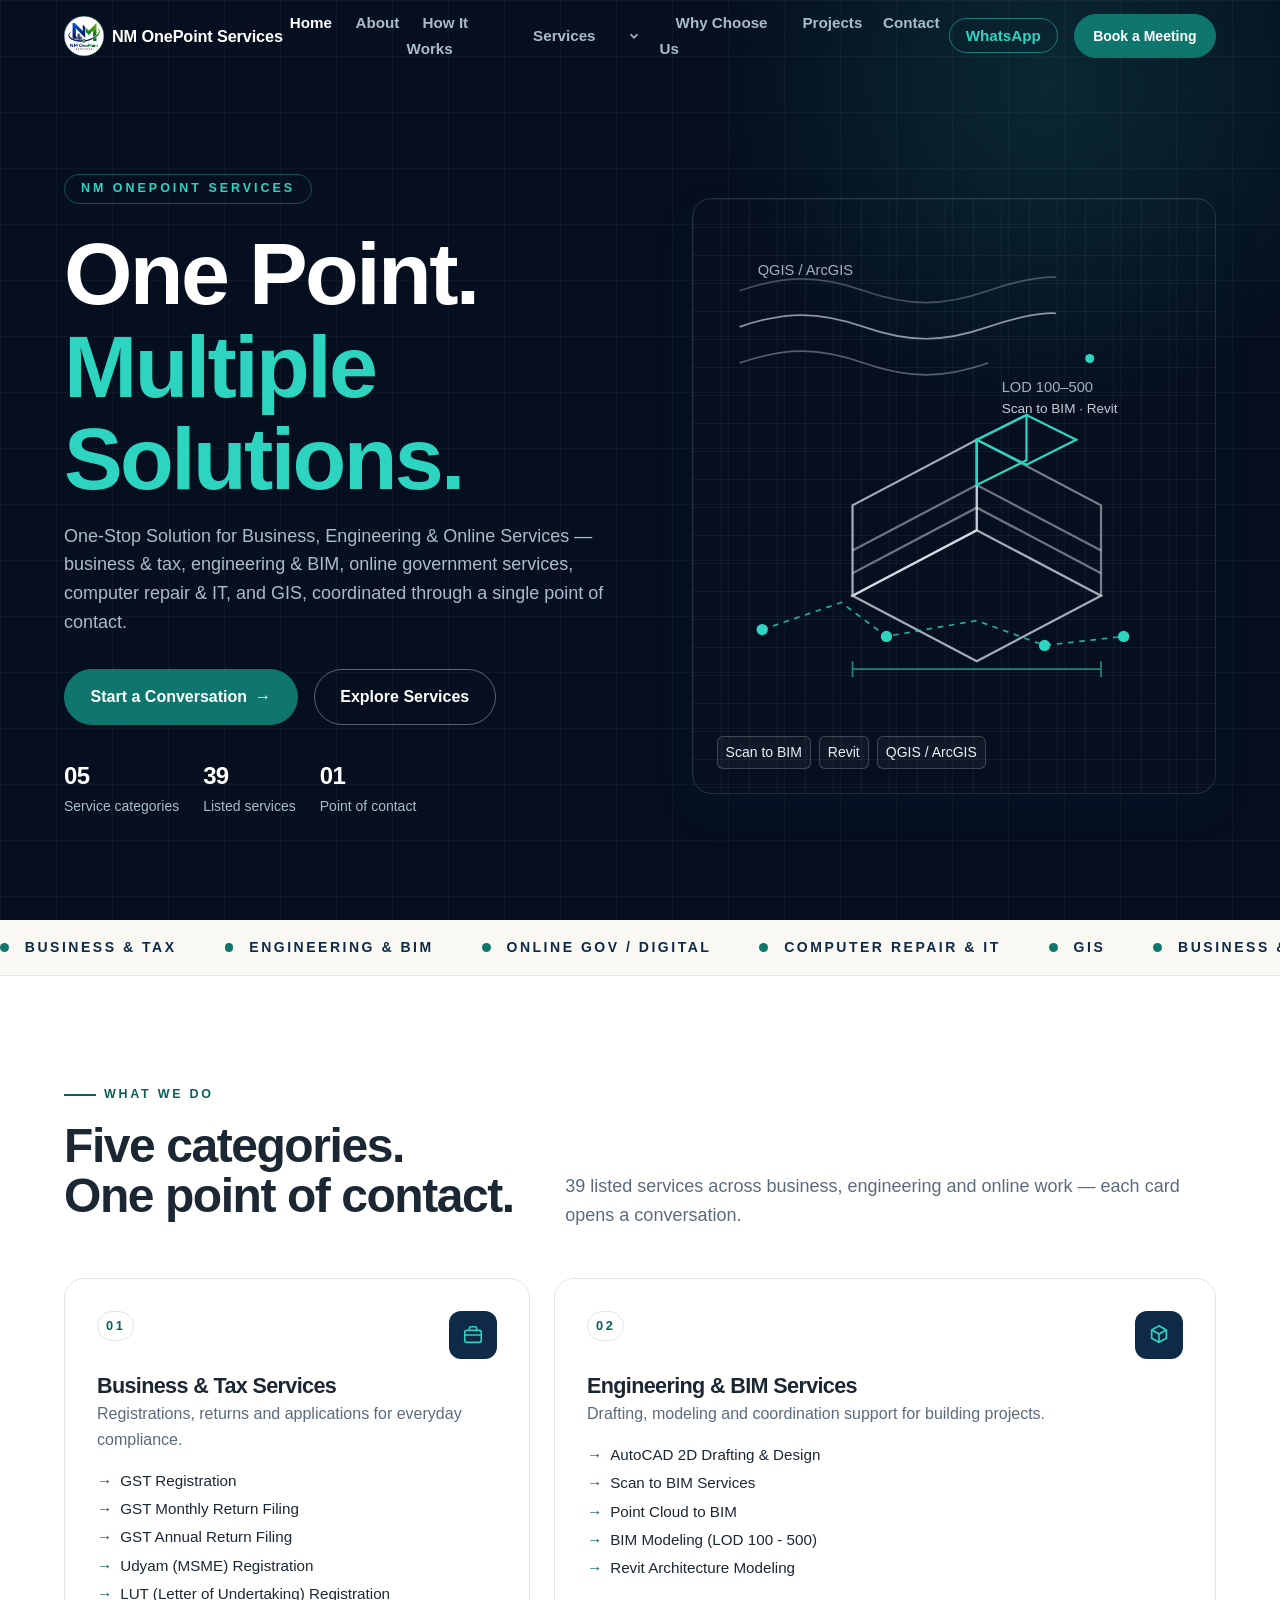
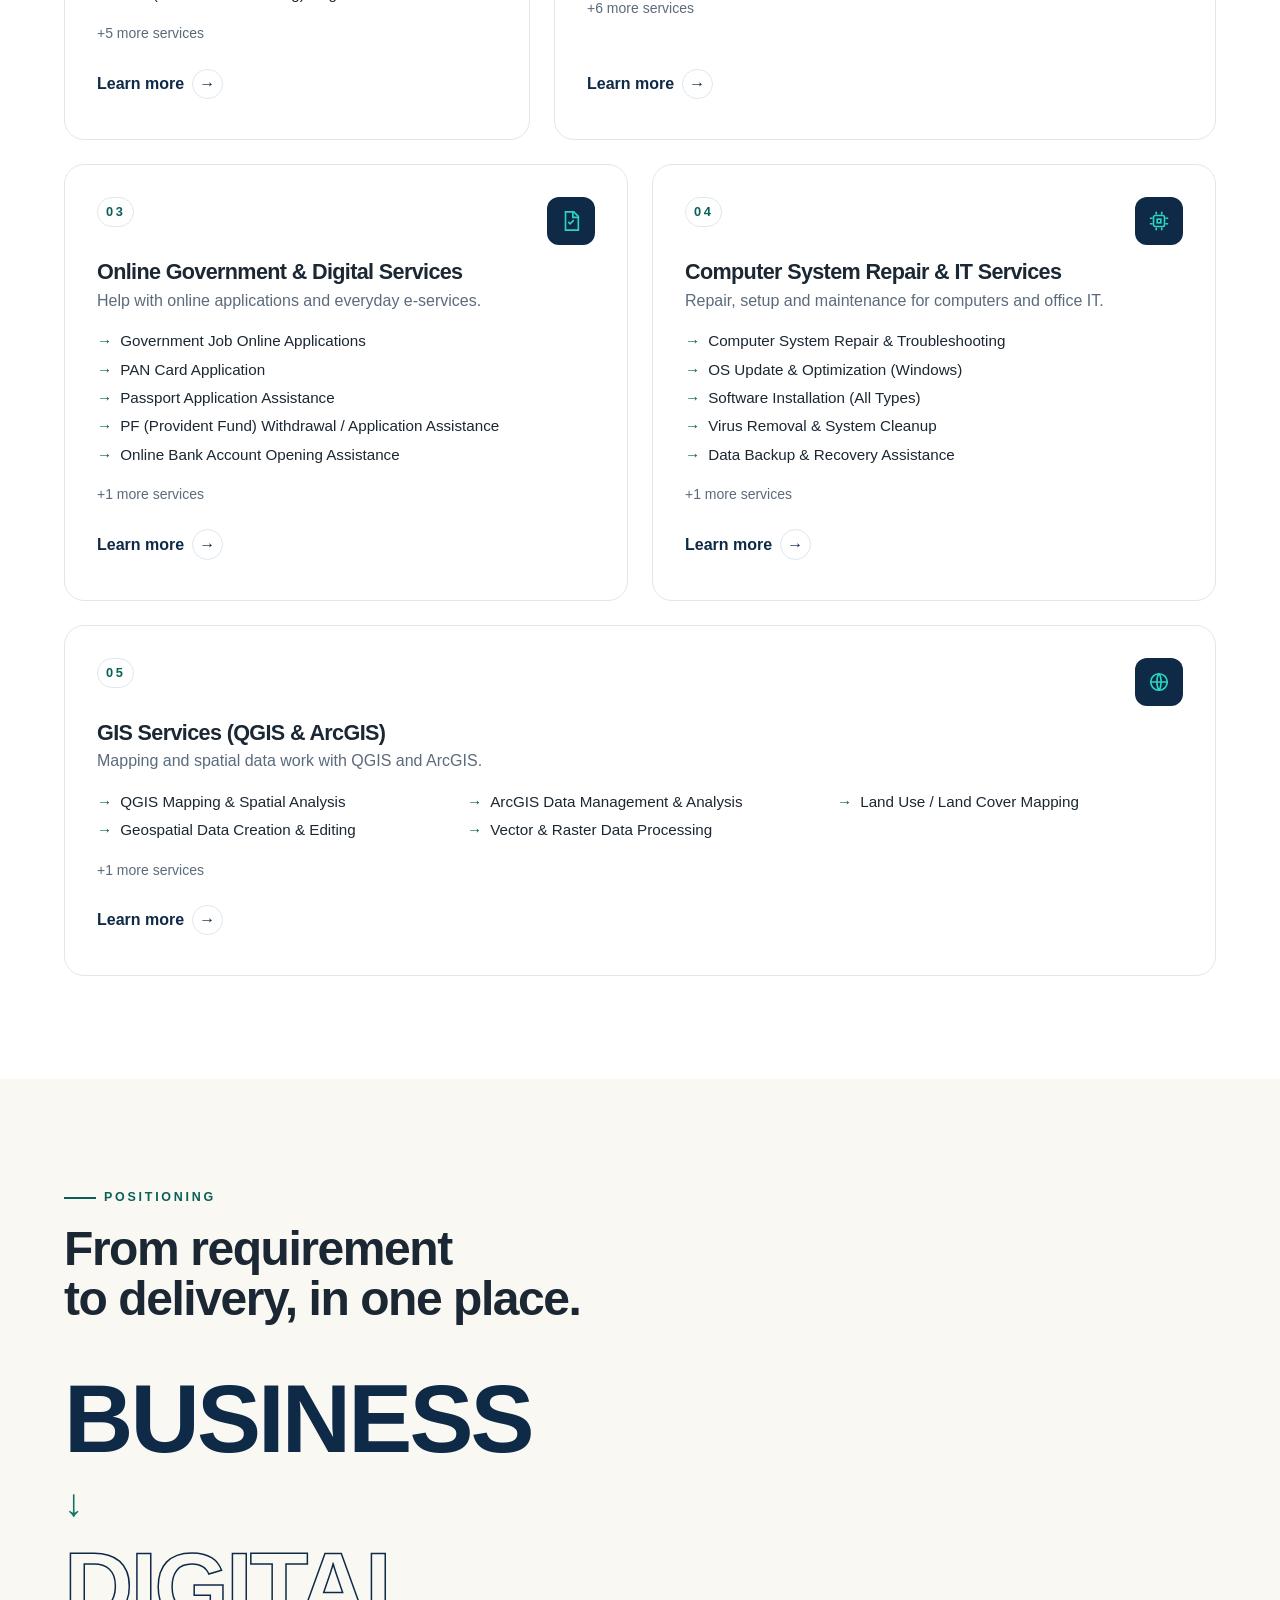
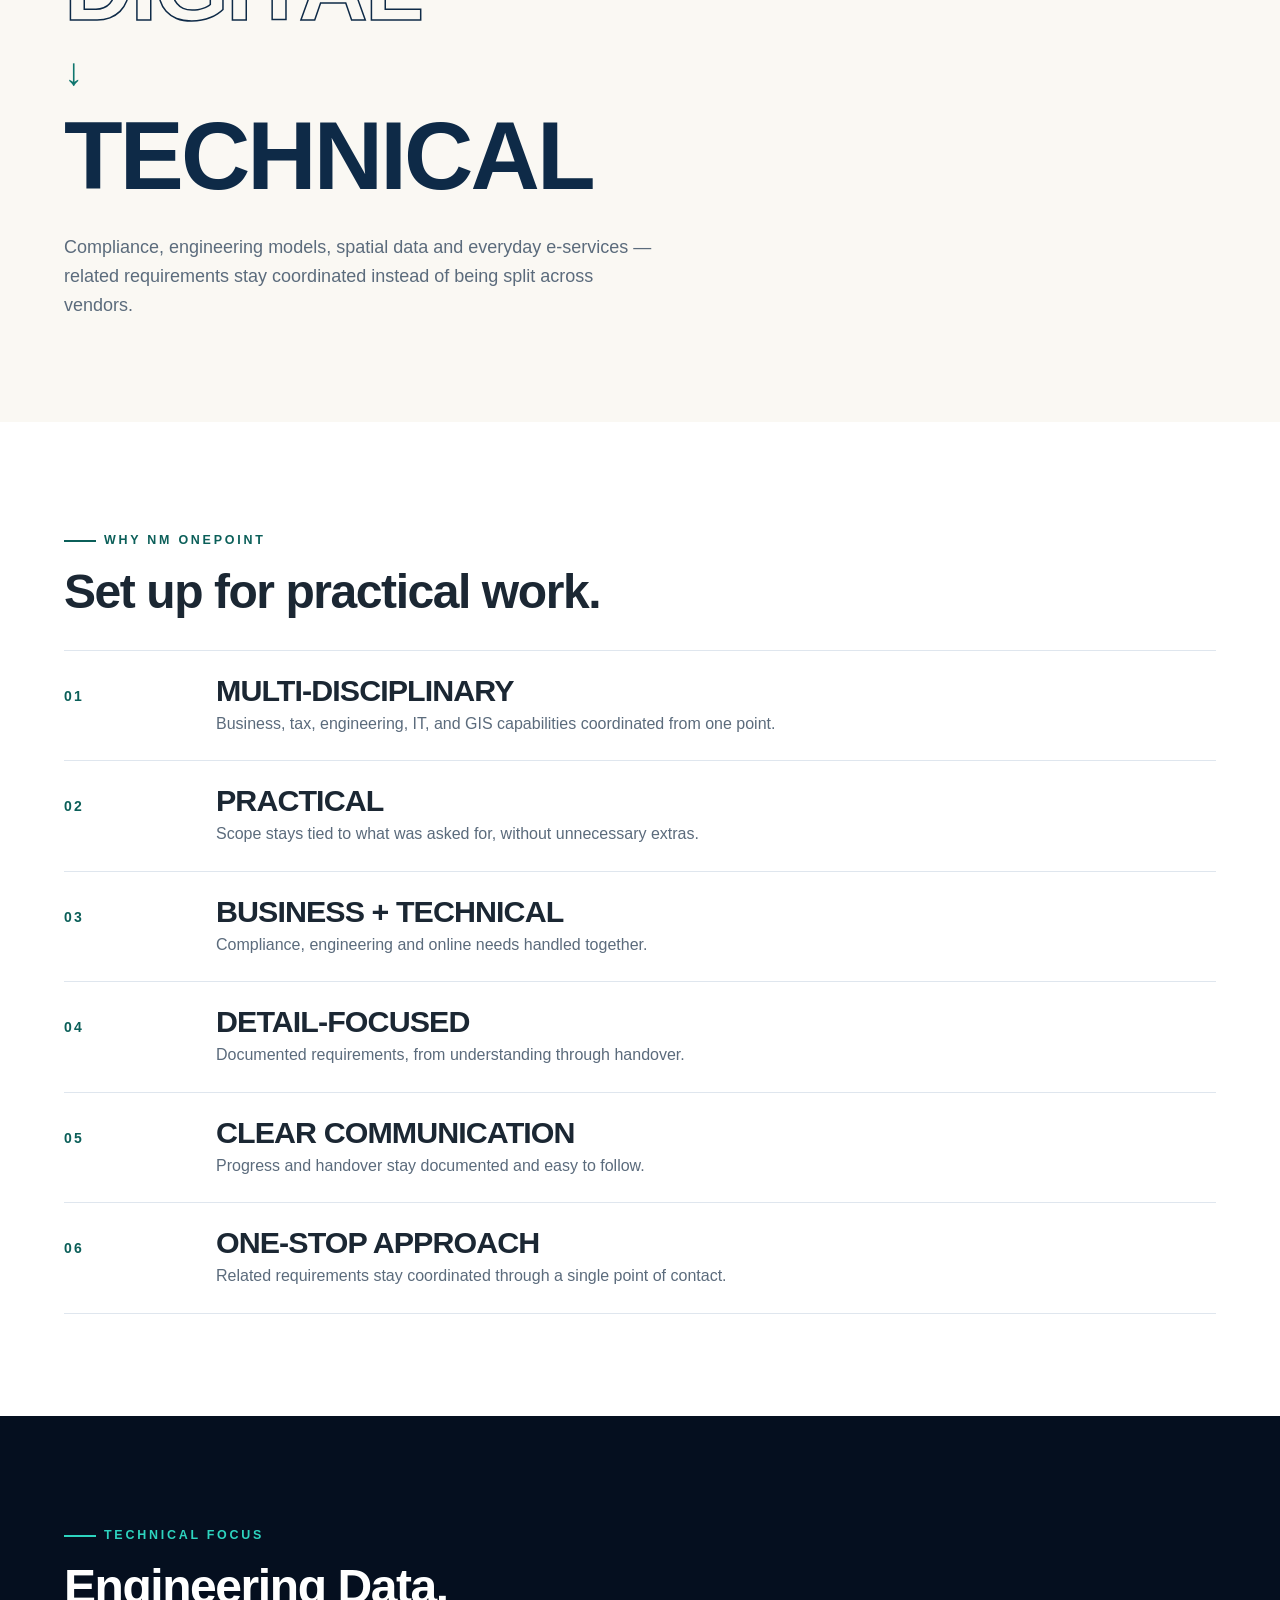
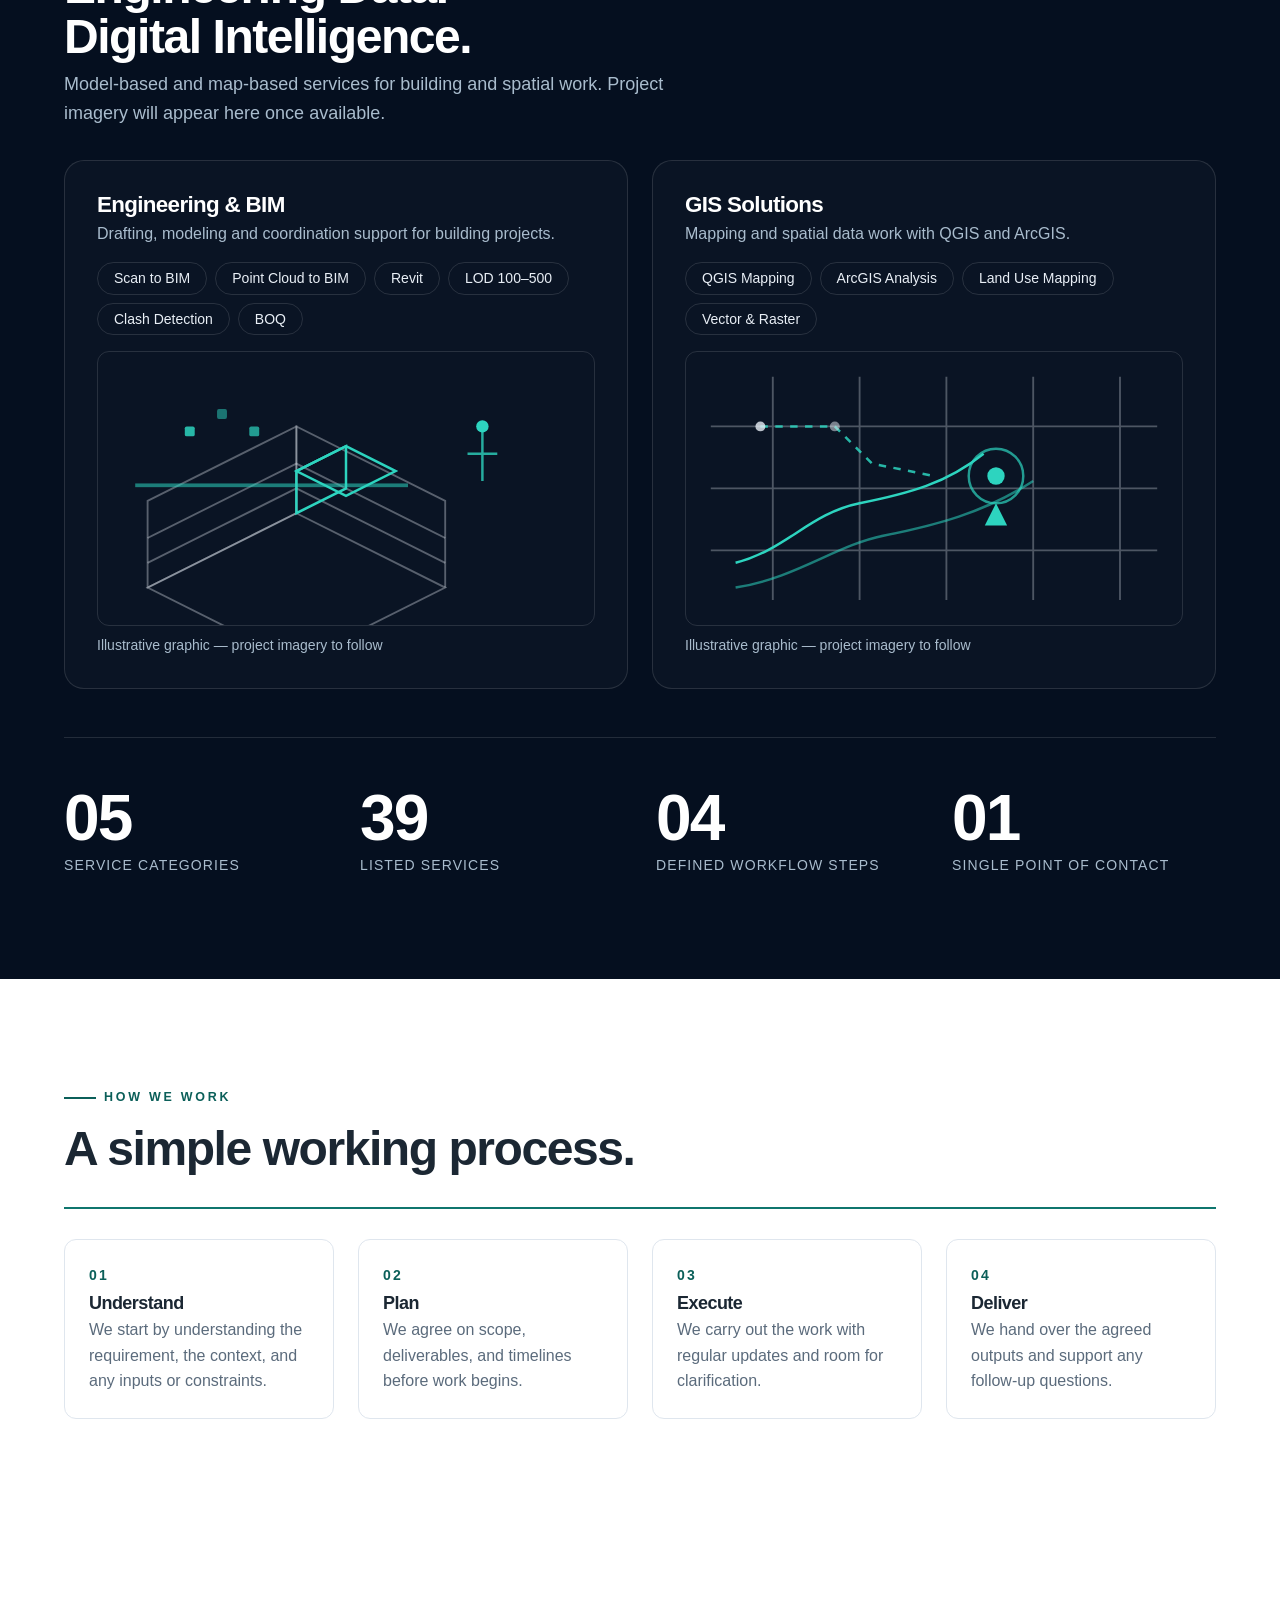
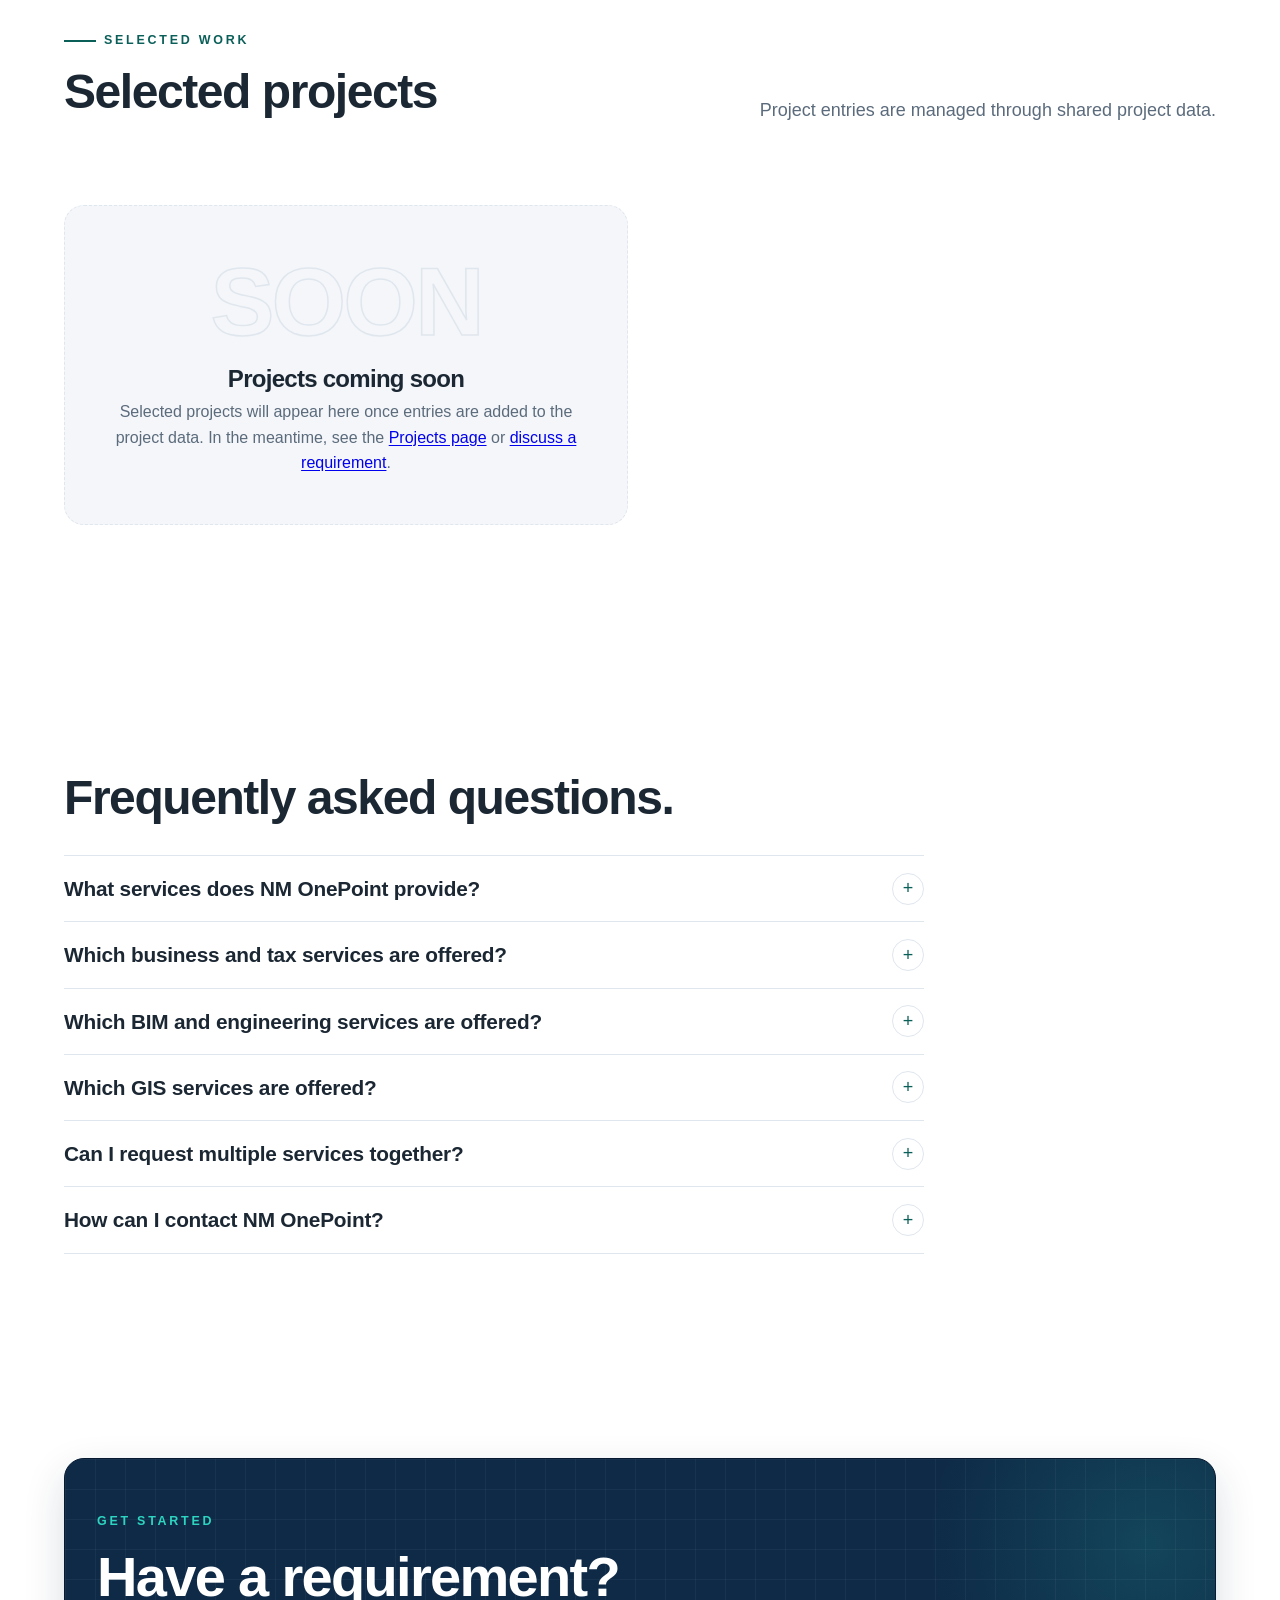
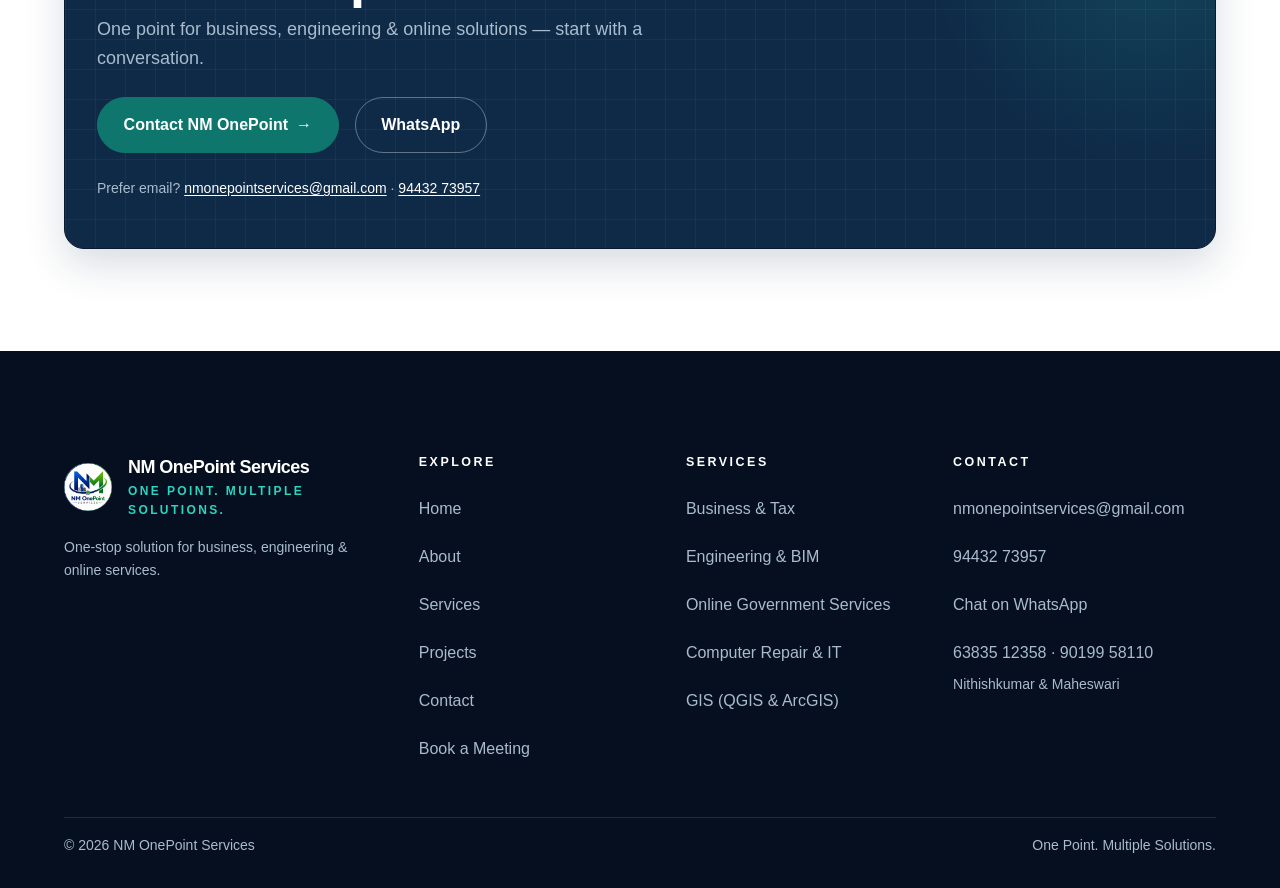
==== index.html @ 9d51ae18 "feat: finalize modern NM OnePoint website" ====
﻿<!DOCTYPE html>
<html lang="en">
<head>
    <meta charset="UTF-8">
    <meta name="viewport" content="width=device-width, initial-scale=1.0">
    <meta name="description" content="NM OnePoint Services — One Point. Multiple Solutions. Business & tax, engineering & BIM, online government services, computer repair & IT, and GIS with QGIS & ArcGIS.">
    <title>NM OnePoint Services | One Point. Multiple Solutions.</title>

    <meta property="og:type" content="website">
    <meta property="og:title" content="NM OnePoint Services | One Point. Multiple Solutions.">
    <meta property="og:description" content="One-stop solution for business, engineering & online services: business & tax, engineering & BIM, online government services, IT support, and GIS.">
    <meta property="og:image" content="assets/images/og-image.svg">
    <meta property="og:image:width" content="1200">
    <meta property="og:image:height" content="630">
    <meta property="og:image:alt" content="NM OnePoint Services — one point for business and technical solutions">
    <meta name="twitter:card" content="summary_large_image">
    <meta name="twitter:title" content="NM OnePoint Services | One Point. Multiple Solutions.">
    <meta name="twitter:description" content="One-stop solution for business, engineering & online services: business & tax, engineering & BIM, online government services, IT support, and GIS.">
    <meta name="twitter:image" content="assets/images/og-image.svg">
    <meta name="theme-color" content="#050f1f">

    <link rel="icon" type="image/svg+xml" href="assets/icons/favicon.svg">
    <link rel="apple-touch-icon" href="assets/logos/logo.jpg">
    <link rel="manifest" href="site.webmanifest">

    <link rel="stylesheet" href="css/variables.css">
    <link rel="stylesheet" href="css/reset.css">
    <link rel="stylesheet" href="css/style.css">
    <link rel="stylesheet" href="css/components.css">
    <link rel="stylesheet" href="css/responsive.css">
</head>
<body>

    <a class="skip-link" href="#main-content">Skip to main content</a>

    <div data-component="header">
        <noscript>
            <header class="site-header is-scrolled">
                <div class="container site-header-inner">
                    <a class="site-brand" href="index.html">NM OnePoint Services</a>
                    <nav class="site-nav" aria-label="Primary">
                        <ul>
                            <li><a href="index.html" aria-current="page">Home</a></li>
                            <li><a href="about.html">About</a></li>
                            <li><a href="services.html">Services</a></li>
                            <li><a href="projects.html">Projects</a></li>
                            <li><a href="contact.html">Contact</a></li>
                        </ul>
                    </nav>
                </div>
            </header>
        </noscript>
    </div>

    <main id="main-content" class="site-main">
        <section class="hero" aria-labelledby="hero-title">
            <div class="container hero-grid">
                <div>
                    <p class="hero-eyebrow" data-reveal="fade">NM OnePoint Services</p>
                    <h1 class="hero-title" id="hero-title" data-reveal="up">One Point.<br><span class="accent">Multiple Solutions.</span></h1>
                    <p class="hero-lead" data-reveal="up" data-delay="100">One-Stop Solution for Business, Engineering &amp; Online Services — business &amp; tax, engineering &amp; BIM, online government services, computer repair &amp; IT, and GIS, coordinated through a single point of contact.</p>
                    <div class="hero-actions" data-reveal="up" data-delay="200">
                        <a class="btn btn-primary" href="contact.html">Start a Conversation <span class="btn-arrow" aria-hidden="true">&rarr;</span></a>
                        <a class="btn btn-secondary" href="services.html">Explore Services</a>
                    </div>
                    <div class="hero-meta" data-reveal="fade" data-delay="300">
                        <div><strong>05</strong>Service categories</div>
                        <div><strong>39</strong>Listed services</div>
                        <div><strong>01</strong>Point of contact</div>
                    </div>
                </div>
                <figure class="hero-visual" aria-label="Technical disciplines overview" data-reveal="scale" data-delay="200">
                    <div class="tech-stage">
                        <span class="tech-scan" aria-hidden="true"></span>
                        <svg class="tech-art" viewBox="0 0 420 440" aria-hidden="true" focusable="false">
                            <g fill="none" stroke="#e8eef5" stroke-opacity="0.28" stroke-width="1.5">
                                <path d="M20 60c40-14 70-14 110 0s70 14 110 0 60-12 60-12"/>
                                <path d="M20 92c40-14 70-14 110 0s70 14 110 0 60-12 60-12" stroke-opacity="0.6"/>
                                <path d="M20 124c40-14 70-14 110 0s70 14 110 0" stroke-opacity="0.35"/>
                            </g>
                            <g class="tech-drift">
                                <g fill="none" stroke="#e8eef5" stroke-opacity="0.7" stroke-width="2">
                                    <path d="M120 330l110-58 110 58-110 58z"/>
                                    <path d="M120 330v-80l110-58v80z"/>
                                    <path d="M340 330v-80l-110-58v80" stroke-opacity="0.5"/>
                                    <path d="M120 290l110-58 110 58M120 310l110-58 110 58" stroke-opacity="0.45"/>
                                </g>
                                <g fill="none" stroke="#2dd4bf" stroke-width="2">
                                    <path d="M230 232v-40l44-22v40z"/>
                                    <path d="M230 192l44-22 44 22-44 22z"/>
                                </g>
                            </g>
                            <g fill="none" stroke="#2dd4bf" stroke-width="1.5" stroke-dasharray="5 5" stroke-opacity="0.8">
                                <path d="M40 360l70-24 40 30 80-14 60 22 70-8"/>
                            </g>
                            <g>
                                <circle class="tech-node" cx="40" cy="360" r="5" fill="#2dd4bf"/>
                                <circle class="tech-node" cx="150" cy="366" r="5" fill="#2dd4bf" style="animation-delay:0.9s"/>
                                <circle class="tech-node" cx="290" cy="374" r="5" fill="#2dd4bf" style="animation-delay:1.8s"/>
                                <circle class="tech-node" cx="360" cy="366" r="5" fill="#2dd4bf" style="animation-delay:2.6s"/>
                                <circle class="tech-node" cx="330" cy="120" r="4" fill="#2dd4bf" style="animation-delay:1.2s"/>
                            </g>
                            <g font-family="Arial, Helvetica, sans-serif" font-size="13" fill="#9fb0c3">
                                <text x="252" y="150">LOD 100–500</text>
                                <text x="36" y="46">QGIS / ArcGIS</text>
                            </g>
                            <g font-family="Arial, Helvetica, sans-serif" font-size="12" fill="#e8eef5" fill-opacity="0.85">
                                <text x="252" y="168">Scan to BIM · Revit</text>
                            </g>
                            <g stroke="#2dd4bf" stroke-opacity="0.6" stroke-width="1.5">
                                <path d="M120 388v14M340 388v14M120 395h220"/>
                            </g>
                        </svg>
                        <div class="tech-float-row" aria-hidden="true">
                            <span class="tech-float-card">Scan to BIM</span>
                            <span class="tech-float-card">Revit</span>
                            <span class="tech-float-card">QGIS / ArcGIS</span>
                        </div>
                    </div>
                </figure>
            </div>
        </section>

        <div class="ticker" role="marquee" aria-label="Service capabilities">
            <ul class="ticker-track">
                <li>Business &amp; Tax</li>
                <li>Engineering &amp; BIM</li>
                <li>Online Gov / Digital</li>
                <li>Computer Repair &amp; IT</li>
                <li>GIS</li>
                <li aria-hidden="true">Business &amp; Tax</li>
                <li aria-hidden="true">Engineering &amp; BIM</li>
                <li aria-hidden="true">Online Gov / Digital</li>
                <li aria-hidden="true">Computer Repair &amp; IT</li>
                <li aria-hidden="true">GIS</li>
            </ul>
        </div>

        <section class="section" aria-labelledby="services-title">
            <div class="container">
                <div class="section-head split">
                    <div>
                        <p class="eyebrow" data-reveal="fade">What we do</p>
                        <h2 class="section-title" id="services-title" data-reveal="up">Five categories.<br>One point of contact.</h2>
                    </div>
                    <p class="section-lead" data-reveal="up" data-delay="100">39 listed services across business, engineering and online work — each card opens a conversation.</p>
                </div>
                <div class="bento" data-services-grid>
                    <article class="card" data-reveal>
                        <h3>Services</h3>
                        <p>Service details are listed on the <a href="services.html">Services page</a>.</p>
                    </article>
                </div>
            </div>
        </section>

        <section class="section story" aria-labelledby="story-title">
            <div class="container">
                <p class="eyebrow" data-reveal="fade">Positioning</p>
                <h2 class="section-title" id="story-title" data-reveal="up">From requirement<br>to delivery, in one place.</h2>
                <div style="margin-top: var(--space-xxl)">
                    <p class="story-word" data-reveal="right">BUSINESS</p>
                    <p class="story-arrow" aria-hidden="true" data-reveal="fade">&darr;</p>
                    <p class="story-word dim" data-reveal="left">DIGITAL</p>
                    <p class="story-arrow" aria-hidden="true" data-reveal="fade">&darr;</p>
                    <p class="story-word" data-reveal="right">TECHNICAL</p>
                </div>
                <p class="story-note" data-reveal="up">Compliance, engineering models, spatial data and everyday e-services — related requirements stay coordinated instead of being split across vendors.</p>
            </div>
        </section>

        <section class="section" aria-labelledby="why-title">
            <div class="container">
                <p class="eyebrow" data-reveal="fade">Why NM OnePoint</p>
                <h2 class="section-title" id="why-title" data-reveal="up">Set up for practical work.</h2>
                <div class="why-list">
                    <div class="why-row" data-reveal="right">
                        <span class="why-num">01</span>
                        <div><h3>Multi-disciplinary</h3><p>Business, tax, engineering, IT, and GIS capabilities coordinated from one point.</p></div>
                    </div>
                    <div class="why-row" data-reveal="right" data-delay="80">
                        <span class="why-num">02</span>
                        <div><h3>Practical</h3><p>Scope stays tied to what was asked for, without unnecessary extras.</p></div>
                    </div>
                    <div class="why-row" data-reveal="right" data-delay="120">
                        <span class="why-num">03</span>
                        <div><h3>Business + Technical</h3><p>Compliance, engineering and online needs handled together.</p></div>
                    </div>
                    <div class="why-row" data-reveal="right" data-delay="160">
                        <span class="why-num">04</span>
                        <div><h3>Detail-focused</h3><p>Documented requirements, from understanding through handover.</p></div>
                    </div>
                    <div class="why-row" data-reveal="right" data-delay="200">
                        <span class="why-num">05</span>
                        <div><h3>Clear communication</h3><p>Progress and handover stay documented and easy to follow.</p></div>
                    </div>
                    <div class="why-row" data-reveal="right" data-delay="240">
                        <span class="why-num">06</span>
                        <div><h3>One-stop approach</h3><p>Related requirements stay coordinated through a single point of contact.</p></div>
                    </div>
                </div>
            </div>
        </section>

        <section class="section section-dark tech-section" aria-labelledby="tech-title">
            <div class="container">
                <p class="eyebrow eyebrow-light" data-reveal="fade">Technical focus</p>
                <h2 class="section-title" id="tech-title" data-reveal="up">Engineering Data.<br>Digital Intelligence.</h2>
                <p class="section-lead" data-reveal="up" data-delay="100">Model-based and map-based services for building and spatial work. Project imagery will appear here once available.</p>
                <div class="tech-grid">
                    <article class="tech-panel" data-reveal="up">
                        <h3>Engineering &amp; BIM</h3>
                        <p>Drafting, modeling and coordination support for building projects.</p>
                        <ul>
                            <li>Scan to BIM</li>
                            <li>Point Cloud to BIM</li>
                            <li>Revit</li>
                            <li>LOD 100–500</li>
                            <li>Clash Detection</li>
                            <li>BOQ</li>
                        </ul>
                        <figure class="tech-figure" role="img" aria-label="Illustrative BIM graphic: building model wireframe with a scan line">
                            <span class="showcase-scan" aria-hidden="true"></span>
                            <svg viewBox="0 0 400 220" aria-hidden="true" focusable="false">
                                <g fill="none" stroke="#e8eef5" stroke-opacity="0.35" stroke-width="1.5">
                                    <path d="M40 190l120-60 120 60-120 60z"/>
                                    <path d="M40 190v-70l120-60v70z"/>
                                    <path d="M280 190v-70l-120-60v70"/>
                                    <path d="M40 150l120-60 120 60M40 170l120-60 120 60"/>
                                </g>
                                <g fill="none" stroke="#2dd4bf" stroke-width="2">
                                    <path d="M160 130v-34l40-20v34z"/>
                                    <path d="M160 96l40-20 40 20-40 20z"/>
                                    <path d="M310 60v44M298 82h24" stroke-opacity="0.8"/>
                                    <circle cx="310" cy="60" r="5" fill="#2dd4bf" stroke="none"/>
                                </g>
                                <g fill="#2dd4bf">
                                    <rect x="70" y="60" width="8" height="8" rx="1.5" fill-opacity="0.85"/>
                                    <rect x="96" y="46" width="8" height="8" rx="1.5" fill-opacity="0.5"/>
                                    <rect x="122" y="60" width="8" height="8" rx="1.5" fill-opacity="0.7"/>
                                </g>
                                <rect x="30" y="106" width="220" height="3" fill="#2dd4bf" fill-opacity="0.55"/>
                            </svg>
                        </figure>
                        <span class="tech-caption">Illustrative graphic — project imagery to follow</span>
                    </article>
                    <article class="tech-panel" data-reveal="up" data-delay="150">
                        <h3>GIS Solutions</h3>
                        <p>Mapping and spatial data work with QGIS and ArcGIS.</p>
                        <ul>
                            <li>QGIS Mapping</li>
                            <li>ArcGIS Analysis</li>
                            <li>Land Use Mapping</li>
                            <li>Vector &amp; Raster</li>
                        </ul>
                        <figure class="tech-figure" role="img" aria-label="Illustrative GIS graphic: map contours with a location marker">
                            <span class="showcase-scan" aria-hidden="true"></span>
                            <svg viewBox="0 0 400 220" aria-hidden="true" focusable="false">
                                <g fill="none" stroke="#e8eef5" stroke-opacity="0.3" stroke-width="1.5">
                                    <path d="M20 60h360M20 110h360M20 160h360M70 20v180M140 20v180M210 20v180M280 20v180M350 20v180"/>
                                </g>
                                <g fill="none" stroke="#2dd4bf" stroke-width="2">
                                    <path d="M40 170c40-10 60-40 100-48s70-16 100-40"/>
                                    <path d="M40 190c50-8 80-34 120-42s80-18 120-44" stroke-opacity="0.55"/>
                                    <path d="M60 60h60l30 30 50 10" stroke-dasharray="6 6" stroke-opacity="0.85"/>
                                </g>
                                <g>
                                    <circle cx="250" cy="100" r="22" fill="none" stroke="#2dd4bf" stroke-width="2" stroke-opacity="0.7"/>
                                    <circle cx="250" cy="100" r="7" fill="#2dd4bf"/>
                                    <path d="M250 122l-9 18h18z" fill="#2dd4bf"/>
                                </g>
                                <g fill="#e8eef5" fill-opacity="0.8">
                                    <circle cx="60" cy="60" r="4"/>
                                    <circle cx="120" cy="60" r="4" fill-opacity="0.5"/>
                                </g>
                            </svg>
                        </figure>
                        <span class="tech-caption">Illustrative graphic — project imagery to follow</span>
                    </article>
                </div>
                <div class="stats-band">
                    <div class="stats-grid" data-stats-grid>
                        <div data-reveal="up">
                            <span class="stat-value" data-count="5">05</span>
                            <p class="stat-label">Service categories</p>
                        </div>
                        <div data-reveal="up" data-delay="100">
                            <span class="stat-value" data-count="39">39</span>
                            <p class="stat-label">Listed services</p>
                        </div>
                        <div data-reveal="up" data-delay="200">
                            <span class="stat-value" data-count="4">04</span>
                            <p class="stat-label">Defined workflow steps</p>
                        </div>
                        <div data-reveal="up" data-delay="300">
                            <span class="stat-value" data-count="1">01</span>
                            <p class="stat-label">Single point of contact</p>
                        </div>
                    </div>
                </div>
            </div>
        </section>

        <section class="section" aria-labelledby="process-title">
            <div class="container">
                <p class="eyebrow" data-reveal="fade">How we work</p>
                <h2 class="section-title" id="process-title" data-reveal="up">A simple working process.</h2>
                <div class="process" data-reveal="fade">
                    <div class="process-line" aria-hidden="true"><div class="process-fill"></div></div>
                    <div class="process-grid">
                        <article class="step" data-reveal="up">
                            <span class="step-number">01</span>
                            <h3>Understand</h3>
                            <p>We start by understanding the requirement, the context, and any inputs or constraints.</p>
                        </article>
                        <article class="step" data-reveal="up" data-delay="100">
                            <span class="step-number">02</span>
                            <h3>Plan</h3>
                            <p>We agree on scope, deliverables, and timelines before work begins.</p>
                        </article>
                        <article class="step" data-reveal="up" data-delay="200">
                            <span class="step-number">03</span>
                            <h3>Execute</h3>
                            <p>We carry out the work with regular updates and room for clarification.</p>
                        </article>
                        <article class="step" data-reveal="up" data-delay="300">
                            <span class="step-number">04</span>
                            <h3>Deliver</h3>
                            <p>We hand over the agreed outputs and support any follow-up questions.</p>
                        </article>
                    </div>
                </div>
            </div>
        </section>

        <section class="section" aria-labelledby="projects-title">
            <div class="container">
                <div class="section-head split">
                    <div>
                        <p class="eyebrow" data-reveal="fade">Selected work</p>
                        <h2 class="section-title" id="projects-title" data-reveal="up">Selected projects</h2>
                    </div>
                    <p class="section-lead" data-reveal="up" data-delay="100">Project entries are managed through shared project data.</p>
                </div>
                <div class="card-grid" data-projects-grid>
                    <article class="card project-empty" data-reveal="up">
                        <span class="project-empty-ghost" aria-hidden="true">SOON</span>
                        <h3>Projects coming soon</h3>
                        <p>Selected projects will appear here once entries are added to the project data. In the meantime, see the <a href="projects.html">Projects page</a> or <a href="contact.html">discuss a requirement</a>.</p>
                    </article>
                </div>
            </div>
        </section>

        <section class="section" aria-labelledby="faq-title">
            <div class="container">
                <p class="eyebrow" data-reveal="fade">Questions</p>
                <h2 class="section-title" id="faq-title" data-reveal="up">Frequently asked questions.</h2>
                <div class="faq-list" data-faq-list>
                    <div class="faq-item" data-reveal>
                        <p>Questions and answers appear here. See the <a href="contact.html">Contact page</a> for anything else.</p>
                    </div>
                </div>
            </div>
        </section>

        <section class="section" aria-labelledby="cta-title">
            <div class="container">
                <div class="cta-band" data-reveal="scale">
                    <p class="cta-kicker">Get started</p>
                    <h2 class="cta-title" id="cta-title">Have a requirement?</h2>
                    <p class="section-lead">One point for business, engineering &amp; online solutions — start with a conversation.</p>
                    <div class="cta-actions">
                        <a class="btn btn-primary" href="contact.html">Contact NM OnePoint <span class="btn-arrow" aria-hidden="true">&rarr;</span></a>
                        <a class="btn btn-secondary" href="https://wa.me/919443273957" rel="noopener">WhatsApp</a>
                    </div>
                    <p class="cta-contact-line">Prefer email? <a href="mailto:nmonepointservices@gmail.com">nmonepointservices@gmail.com</a> · <a href="tel:+919443273957">94432 73957</a></p>
                </div>
            </div>
        </section>
    </main>

    <div data-component="footer">
        <noscript>
            <footer class="site-footer">
                <div class="container">
                    <p>&copy; 2026 NM OnePoint Services</p>
                </div>
            </footer>
        </noscript>
    </div>

    <script src="js/navigation.js" defer></script>
    <script src="js/animations.js" defer></script>
    <script src="js/forms.js" defer></script>
    <script src="js/main.js" defer></script>
</body>
</html>
---- css/variables.css ----
﻿:root {
    /* NM OnePoint 2026 Hybrid — brand core (compatible with verified identity) */
    --color-primary: #0e2a47;
    --color-navy: #0e2a47;
    --color-navy-deep: #081a30;
    --color-abyss: #050f1f;
    --color-ink: #15202c;
    --color-background: #ffffff;
    --color-surface: #f4f6f9;
    --color-cream: #faf8f3;
    --color-text: #1b2733;
    --color-muted: #5b6b7c;
    --color-border: #dfe6ee;
    --color-line-dark: rgba(255, 255, 255, 0.12);
    --color-accent: #0f766e;
    --color-accent-ink: #0b5f59;
    --color-mint: #2dd4bf;
    --color-mint-soft: rgba(45, 212, 191, 0.14);
    --color-leaf: #2e9e4f;
    --color-focus: #2563eb;

    /* Dark-section text */
    --color-dark-text: #e9eff6;
    --color-dark-muted: #a9bccd;

    /* Typography — system stack, editorial scale */
    --font-sans: -apple-system, BlinkMacSystemFont, "Segoe UI", Roboto, Arial, Helvetica, sans-serif;
    --font-size-sm: 0.875rem;
    --font-size-base: 1rem;
    --font-size-lg: 1.125rem;
    --font-size-xl: 1.5rem;
    --font-size-xxl: 2rem;
    --font-size-hero: clamp(2.75rem, 7vw + 1rem, 5.5rem);
    --font-size-display: clamp(2.5rem, 8vw, 6rem);
    --font-size-section: clamp(1.9rem, 3.5vw + 0.75rem, 3rem);
    --line-height-base: 1.6;
    --line-height-heading: 1.05;
    --font-weight-normal: 400;
    --font-weight-semibold: 600;
    --font-weight-bold: 700;
    --font-weight-black: 800;
    --letter-tight: -0.03em;

    /* Spacing scale */
    --space-xs: 0.25rem;
    --space-sm: 0.5rem;
    --space-md: 1rem;
    --space-lg: 1.5rem;
    --space-xl: 2rem;
    --space-xxl: 3rem;
    --space-xxxl: 4rem;
    --space-mega: clamp(4rem, 8vw, 8rem);

    /* Radius — restrained */
    --radius-sm: 6px;
    --radius-md: 12px;
    --radius-lg: 20px;
    --radius-pill: 999px;

    /* Shadows — subtle */
    --shadow-sm: 0 1px 2px rgba(14, 42, 71, 0.08);
    --shadow-md: 0 6px 18px rgba(14, 42, 71, 0.1);
    --shadow-lg: 0 16px 40px rgba(14, 42, 71, 0.16);

    /* Containers */
    --container-max: 1200px;
    --container-padding: 1.25rem;

    /* Motion */
    --transition-fast: 150ms ease;
    --transition-base: 250ms ease;
    --ease-out: cubic-bezier(0.22, 0.9, 0.28, 1);
    --reveal-duration: 700ms;
    --reveal-distance: 26px;

    /* Header */
    --header-height: 4.5rem;

    /* Z-index */
    --z-skip: 1000;
    --z-header: 100;
    --z-nav: 200;
}
---- css/style.css ----
body {
    font-family: var(--font-sans);
    font-size: var(--font-size-base);
    line-height: var(--line-height-base);
    background: var(--color-background);
    color: var(--color-text);
    overflow-x: clip;
}

body.menu-open {
    overflow: hidden;
}

main {
    display: block;
}

h1,
h2,
h3 {
    line-height: var(--line-height-heading);
    letter-spacing: var(--letter-tight);
    margin-bottom: var(--space-md);
    text-wrap: balance;
}

p {
    margin-bottom: var(--space-md);
    max-width: 65ch;
}

::selection {
    background: var(--color-accent);
    color: #ffffff;
}

.container {
    width: 100%;
    max-width: var(--container-max);
    margin-left: auto;
    margin-right: auto;
    padding-left: var(--container-padding);
    padding-right: var(--container-padding);
}

.site-main {
    padding-top: 0;
    padding-bottom: 0;
}

/* Section shells — light / dark rhythm */

.section {
    padding-top: var(--space-mega);
    padding-bottom: var(--space-mega);
}

.section-dark {
    background: var(--color-abyss);
    color: var(--color-dark-text);
}

.section-dark .section-title {
    color: #ffffff;
}

.section-dark .section-lead {
    color: var(--color-dark-muted);
}

.section-title {
    font-size: var(--font-size-section);
    font-weight: var(--font-weight-black);
    margin-bottom: var(--space-sm);
}

.section-lead {
    color: var(--color-muted);
    font-size: var(--font-size-lg);
    margin-bottom: 0;
}

.section-head {
    max-width: 780px;
    margin-bottom: var(--space-xxl);
}

.section-head.split {
    display: flex;
    flex-wrap: wrap;
    align-items: end;
    justify-content: space-between;
    gap: var(--space-md);
    max-width: none;
}

.eyebrow {
    display: inline-flex;
    align-items: center;
    gap: var(--space-sm);
    font-size: 0.78rem;
    font-weight: var(--font-weight-bold);
    letter-spacing: 0.22em;
    text-transform: uppercase;
    color: var(--color-accent-ink);
    margin-bottom: var(--space-md);
}

.eyebrow::before {
    content: "";
    width: 2rem;
    height: 2px;
    background: currentColor;
    flex: none;
}

.eyebrow-light {
    color: var(--color-mint);
}

.skip-link {
    position: absolute;
    left: var(--space-md);
    top: -100px;
    z-index: var(--z-skip);
    background: var(--color-primary);
    color: var(--color-background);
    padding: var(--space-sm) var(--space-md);
    border-radius: var(--radius-sm);
    text-decoration: none;
    transition: top var(--transition-fast);
}

.skip-link:focus {
    top: var(--space-sm);
}

/* Anchored headings clear the fixed header */

[id] {
    scroll-margin-top: calc(var(--header-height) + 1rem);
}

:focus-visible {
    outline: 3px solid var(--color-focus);
    outline-offset: 2px;
}
---- css/components.css ----
/* NM OnePoint 2026 Hybrid — component system */

/* ---------- Buttons ---------- */

.btn {
    display: inline-flex;
    align-items: center;
    gap: var(--space-sm);
    padding: 0.9rem 1.6rem;
    border: 1px solid var(--color-primary);
    border-radius: var(--radius-pill);
    background: transparent;
    color: var(--color-text);
    font-weight: var(--font-weight-semibold);
    font-size: var(--font-size-base);
    text-decoration: none;
    cursor: pointer;
    white-space: nowrap;
    transition: background var(--transition-base), color var(--transition-base),
        border-color var(--transition-base), transform var(--transition-base);
}

.btn .btn-arrow {
    transition: transform var(--transition-base);
}

.btn:hover .btn-arrow {
    transform: translateX(4px);
}

.btn-primary {
    background: var(--color-accent);
    border-color: var(--color-accent);
    color: #ffffff;
}

.btn-primary:hover {
    background: var(--color-accent-ink);
    border-color: var(--color-accent-ink);
    transform: translateY(-1px);
}

.btn-secondary {
    border-color: rgba(255, 255, 255, 0.35);
    background: transparent;
    color: #ffffff;
}

.btn-secondary:hover {
    border-color: #ffffff;
    background: rgba(255, 255, 255, 0.08);
}

.btn-light {
    background: #ffffff;
    border-color: #ffffff;
    color: var(--color-primary);
}

.btn-light:hover {
    background: var(--color-surface);
    border-color: var(--color-surface);
}

.btn-small {
    padding: 0.6rem 1.15rem;
    font-size: var(--font-size-sm);
}

.btn-dark {
    background: var(--color-primary);
    border-color: var(--color-primary);
    color: #ffffff;
}

.btn-dark:hover {
    background: var(--color-navy-deep);
    border-color: var(--color-navy-deep);
}

/* ---------- Header ---------- */

.site-header {
    position: fixed;
    top: 0;
    left: 0;
    right: 0;
    z-index: var(--z-header);
    border-bottom: 1px solid transparent;
    background: transparent;
    transition: background var(--transition-base), border-color var(--transition-base),
        backdrop-filter var(--transition-base);
}

.site-header.is-scrolled {
    background: rgba(5, 15, 31, 0.86);
    -webkit-backdrop-filter: blur(14px);
    backdrop-filter: blur(14px);
    border-bottom-color: var(--color-line-dark);
}

.site-header-inner {
    display: flex;
    align-items: center;
    justify-content: space-between;
    gap: var(--space-md);
    height: var(--header-height);
}

.site-brand {
    display: inline-flex;
    align-items: center;
    gap: var(--space-sm);
    font-weight: var(--font-weight-bold);
    text-decoration: none;
    color: #ffffff;
    font-size: 1.02rem;
    white-space: nowrap;
}

.site-brand-logo {
    width: 2.5rem;
    height: 2.5rem;
    flex: none;
    border-radius: 50%;
    background: #ffffff;
    object-fit: cover;
    transition: transform var(--transition-base);
}

.site-brand:hover .site-brand-logo {
    transform: rotate(-6deg) scale(1.04);
}

.site-brand-text {
    font-weight: var(--font-weight-bold);
    letter-spacing: -0.01em;
}

.site-nav ul {
    display: flex;
    align-items: center;
    gap: var(--space-xs);
    list-style: none;
}

.site-nav a {
    position: relative;
    color: var(--color-dark-muted);
    text-decoration: none;
    font-size: 0.95rem;
    font-weight: var(--font-weight-semibold);
    padding: var(--space-sm) var(--space-md);
    transition: color var(--transition-fast);
}

.site-nav a::after {
    content: "";
    position: absolute;
    left: var(--space-md);
    right: var(--space-md);
    bottom: 2px;
    height: 2px;
    border-radius: 2px;
    background: var(--color-mint);
    transform: scaleX(0);
    transform-origin: left;
    transition: transform var(--transition-base);
}

.site-nav a:hover {
    color: #ffffff;
}

.site-nav a:hover::after,
.site-nav a[aria-current="page"]::after {
    transform: scaleX(1);
}

.site-nav a[aria-current="page"] {
    color: #ffffff;
}

.header-actions {
    display: flex;
    align-items: center;
    gap: var(--space-sm);
}

.nav-toggle {
    display: none;
    border: 1px solid var(--color-line-dark);
    border-radius: var(--radius-sm);
    background: transparent;
    color: #ffffff;
    padding: var(--space-xs) var(--space-md);
    min-height: 44px;
    cursor: pointer;
    font: inherit;
    font-weight: var(--font-weight-semibold);
}

/* ---------- Hero ---------- */

.hero {
    position: relative;
    overflow: hidden;
    background: var(--color-abyss);
    color: var(--color-dark-text);
    padding-top: calc(var(--header-height) + var(--space-mega));
    padding-bottom: var(--space-mega);
    background-image:
        linear-gradient(rgba(255, 255, 255, 0.035) 1px, transparent 1px),
        linear-gradient(90deg, rgba(255, 255, 255, 0.035) 1px, transparent 1px);
    background-size: 56px 56px;
}

.hero::after {
    content: "";
    position: absolute;
    top: -30%;
    right: -10%;
    width: 60vw;
    height: 60vw;
    max-width: 720px;
    max-height: 720px;
    background: radial-gradient(circle, rgba(45, 212, 191, 0.13) 0%, transparent 65%);
    pointer-events: none;
}

.hero-grid {
    position: relative;
    z-index: 1;
    display: grid;
    grid-template-columns: 1fr;
    gap: var(--space-xxl);
    align-items: center;
}

.hero-eyebrow {
    display: inline-flex;
    align-items: center;
    gap: var(--space-sm);
    font-size: 0.78rem;
    font-weight: var(--font-weight-bold);
    letter-spacing: 0.24em;
    text-transform: uppercase;
    color: var(--color-mint);
    border: 1px solid rgba(45, 212, 191, 0.35);
    border-radius: var(--radius-pill);
    padding: var(--space-xs) var(--space-md);
    margin-bottom: var(--space-lg);
}

.hero-title {
    font-size: var(--font-size-hero);
    font-weight: var(--font-weight-black);
    color: #ffffff;
    margin-bottom: var(--space-md);
}

.hero-title .accent {
    color: var(--color-mint);
}

.hero-lead {
    font-size: var(--font-size-lg);
    color: var(--color-dark-muted);
    max-width: 56ch;
    margin-bottom: var(--space-xl);
}

.hero-actions {
    display: flex;
    flex-wrap: wrap;
    gap: var(--space-md);
    margin-bottom: var(--space-xl);
}

.hero-meta {
    display: flex;
    flex-wrap: wrap;
    gap: var(--space-lg);
    font-size: var(--font-size-sm);
    color: var(--color-dark-muted);
}

.hero-meta strong {
    display: block;
    font-size: var(--font-size-xl);
    color: #ffffff;
    letter-spacing: var(--letter-tight);
}

.hero-visual {
    margin: 0;
    min-width: 0;
}

.tech-stage {
    position: relative;
    overflow: hidden;
    border: 1px solid var(--color-line-dark);
    border-radius: var(--radius-lg);
    background: linear-gradient(160deg, rgba(14, 42, 71, 0.9), rgba(5, 15, 31, 0.95));
    padding: var(--space-lg);
    box-shadow: var(--shadow-lg);
    background-image:
        linear-gradient(rgba(255, 255, 255, 0.05) 1px, transparent 1px),
        linear-gradient(90deg, rgba(255, 255, 255, 0.05) 1px, transparent 1px);
    background-size: 28px 28px;
}

.tech-art {
    display: block;
    width: 100%;
    height: auto;
}

.tech-scan {
    position: absolute;
    left: 0;
    right: 0;
    top: -20%;
    height: 20%;
    background: linear-gradient(transparent, rgba(45, 212, 191, 0.16), transparent);
    animation: tech-scan 7s ease-in-out infinite;
    pointer-events: none;
}

.tech-node {
    transform-box: fill-box;
    transform-origin: center;
    animation: node-pulse 3.4s ease-in-out infinite;
}

.tech-drift {
    animation: drift-soft 8s ease-in-out infinite;
}

.tech-drift-slow {
    animation: drift-soft 11s ease-in-out infinite reverse;
}

.tech-float-row {
    position: relative;
    display: flex;
    flex-wrap: wrap;
    gap: var(--space-sm);
    margin-top: var(--space-md);
}

.tech-float-card {
    border: 1px solid rgba(255, 255, 255, 0.2);
    border-radius: var(--radius-sm);
    padding: var(--space-xs) var(--space-sm);
    font-size: var(--font-size-sm);
    color: var(--color-dark-text);
    background: rgba(255, 255, 255, 0.04);
    animation: float-soft 6s ease-in-out infinite;
}

.tech-float-card:nth-child(2) {
    animation-delay: 1.4s;
}

.tech-float-card:nth-child(3) {
    animation-delay: 2.8s;
}

@keyframes tech-scan {
    0%, 100% { top: -20%; }
    50% { top: 110%; }
}

@keyframes node-pulse {
    0%, 100% { opacity: 0.3; transform: scale(1); }
    50% { opacity: 1; transform: scale(1.4); }
}

@keyframes drift-soft {
    0%, 100% { transform: translate(0, 0); }
    50% { transform: translate(6px, -8px); }
}

@keyframes float-soft {
    0%, 100% { transform: translateY(0); }
    50% { transform: translateY(-5px); }
}

/* ---------- Capability ticker ---------- */

.ticker {
    overflow: hidden;
    background: var(--color-cream);
    border-bottom: 1px solid var(--color-border);
    padding-top: var(--space-md);
    padding-bottom: var(--space-md);
}

.ticker-track {
    display: flex;
    width: max-content;
    list-style: none;
    margin: 0;
    padding: 0;
    animation: ticker-scroll 32s linear infinite;
}

.ticker-track li {
    display: inline-flex;
    align-items: center;
    gap: var(--space-md);
    padding-right: var(--space-xxl);
    font-size: var(--font-size-sm);
    font-weight: var(--font-weight-bold);
    letter-spacing: 0.18em;
    text-transform: uppercase;
    color: var(--color-primary);
    white-space: nowrap;
}

.ticker-track li::before {
    content: "";
    width: 0.55rem;
    height: 0.55rem;
    border-radius: var(--radius-pill);
    background: var(--color-accent);
    flex: none;
}

@keyframes ticker-scroll {
    from { transform: translateX(0); }
    to { transform: translateX(-50%); }
}

/* ---------- Bento services ---------- */

.bento {
    display: grid;
    grid-template-columns: 1fr;
    gap: var(--space-lg);
    margin-top: var(--space-xl);
}

.bento-card {
    position: relative;
    overflow: hidden;
    display: flex;
    flex-direction: column;
    border: 1px solid var(--color-border);
    border-radius: var(--radius-lg);
    background: var(--color-background);
    padding: var(--space-xl);
    transition: transform var(--transition-base), border-color var(--transition-base),
        box-shadow var(--transition-base);
}

.bento-card::after {
    content: "";
    position: absolute;
    inset: 0;
    background-image:
        linear-gradient(rgba(14, 42, 71, 0.05) 1px, transparent 1px),
        linear-gradient(90deg, rgba(14, 42, 71, 0.05) 1px, transparent 1px);
    background-size: 26px 26px;
    opacity: 0;
    transition: opacity var(--transition-base);
    pointer-events: none;
}

.bento-card:hover {
    transform: translateY(-4px);
    border-color: var(--color-accent);
    box-shadow: var(--shadow-md);
}

.bento-card:hover::after {
    opacity: 1;
}

.bento-top {
    display: flex;
    align-items: flex-start;
    justify-content: space-between;
    gap: var(--space-md);
    margin-bottom: var(--space-md);
}

.bento-num {
    font-size: 0.8rem;
    font-weight: var(--font-weight-bold);
    letter-spacing: 0.2em;
    color: var(--color-accent-ink);
    border: 1px solid var(--color-border);
    border-radius: var(--radius-pill);
    padding: var(--space-xs) var(--space-sm);
}

.bento-icon {
    display: inline-flex;
    align-items: center;
    justify-content: center;
    width: 3rem;
    height: 3rem;
    border-radius: var(--radius-md);
    background: var(--color-navy);
    color: var(--color-mint);
    transition: transform var(--transition-base), background var(--transition-base);
}

.bento-card:hover .bento-icon {
    transform: translateY(-3px) rotate(-4deg);
    background: var(--color-accent-ink);
}

.bento-icon svg {
    display: block;
}

.bento-card h3 {
    font-size: 1.35rem;
    font-weight: var(--font-weight-black);
    margin-bottom: var(--space-xs);
}

.bento-tag {
    color: var(--color-muted);
    margin-bottom: var(--space-md);
}

.bento-list {
    list-style: none;
    margin: 0 0 var(--space-md);
    padding: 0;
    display: grid;
    gap: var(--space-xs);
    font-size: 0.95rem;
    color: var(--color-text);
}

.bento-list li {
    display: flex;
    gap: var(--space-sm);
    align-items: baseline;
}

.bento-list li::before {
    content: "→";
    color: var(--color-accent-ink);
    flex: none;
    font-weight: var(--font-weight-bold);
}

.bento-more {
    font-size: var(--font-size-sm);
    color: var(--color-muted);
    margin-bottom: var(--space-md);
}

.bento-link {
    margin-top: auto;
    display: inline-flex;
    align-items: center;
    gap: var(--space-sm);
    padding: 0.5rem 0;
    font-weight: var(--font-weight-bold);
    color: var(--color-primary);
    text-decoration: none;
}

.bento-link .bento-arrow {
    display: inline-flex;
    align-items: center;
    justify-content: center;
    width: 1.9rem;
    height: 1.9rem;
    border: 1px solid var(--color-border);
    border-radius: var(--radius-pill);
    transition: background var(--transition-base), border-color var(--transition-base),
        transform var(--transition-base);
}

.bento-link:hover .bento-arrow {
    background: var(--color-primary);
    border-color: var(--color-primary);
    color: #ffffff;
    transform: translateX(4px);
}

/* Fallback card (JS-disabled service/project placeholders) */

.card-grid {
    display: grid;
    grid-template-columns: 1fr;
    gap: var(--space-lg);
    margin-top: var(--space-xl);
}

.card {
    border: 1px solid var(--color-border);
    border-radius: var(--radius-md);
    background: var(--color-background);
    padding: var(--space-lg);
}

.card h3 {
    font-size: var(--font-size-lg);
    margin-bottom: var(--space-sm);
}

.card p {
    color: var(--color-muted);
    margin-bottom: 0;
}

.card-list {
    list-style: none;
    margin: 0 0 var(--space-md);
    padding: 0;
    display: grid;
    gap: var(--space-sm);
}

/* ---------- Story: business → digital → technical ---------- */

.story {
    background: var(--color-cream);
}

.story-word {
    font-size: var(--font-size-display);
    font-weight: var(--font-weight-black);
    letter-spacing: var(--letter-tight);
    line-height: 0.95;
    color: var(--color-primary);
    margin-bottom: 0;
}

.story-word.dim {
    color: transparent;
    -webkit-text-stroke: 1.5px var(--color-primary);
}

.story-arrow {
    font-size: clamp(1.5rem, 3vw, 2.5rem);
    color: var(--color-accent);
    margin: var(--space-sm) 0;
}

.story-note {
    color: var(--color-muted);
    font-size: var(--font-size-lg);
    max-width: 60ch;
    margin-top: var(--space-xl);
    margin-bottom: 0;
}

/* ---------- Tech experience (dark) ---------- */

.tech-section {
    background: var(--color-abyss);
    color: var(--color-dark-text);
    position: relative;
    overflow: hidden;
}

.tech-grid {
    display: grid;
    grid-template-columns: 1fr;
    gap: var(--space-lg);
    margin-top: var(--space-xl);
}

.tech-panel {
    position: relative;
    overflow: hidden;
    border: 1px solid var(--color-line-dark);
    border-radius: var(--radius-lg);
    background: rgba(255, 255, 255, 0.025);
    padding: var(--space-xl);
}

.tech-panel h3 {
    color: #ffffff;
    font-size: 1.4rem;
    margin-bottom: var(--space-xs);
}

.tech-panel > p {
    color: var(--color-dark-muted);
    margin-bottom: var(--space-md);
}

.tech-panel ul {
    margin: 0 0 var(--space-md);
    padding: 0;
    list-style: none;
    display: flex;
    flex-wrap: wrap;
    gap: var(--space-sm);
}

.tech-panel ul li {
    border: 1px solid var(--color-line-dark);
    border-radius: var(--radius-pill);
    padding: var(--space-xs) var(--space-md);
    font-size: var(--font-size-sm);
    color: var(--color-dark-text);
}

.tech-figure {
    position: relative;
    overflow: hidden;
    border-radius: var(--radius-md);
    border: 1px solid var(--color-line-dark);
    margin: 0;
}

.tech-figure svg {
    display: block;
    width: 100%;
    height: auto;
}

.tech-caption {
    display: block;
    margin-top: var(--space-sm);
    font-size: var(--font-size-sm);
    color: var(--color-dark-muted);
}

.showcase-scan {
    position: absolute;
    left: 0;
    right: 0;
    top: -30%;
    height: 30%;
    background: linear-gradient(transparent, rgba(45, 212, 191, 0.2), transparent);
    animation: tech-scan 8s ease-in-out infinite;
    pointer-events: none;
}

/* ---------- Stats ---------- */

.stats-band {
    border-top: 1px solid var(--color-line-dark);
    margin-top: var(--space-xxl);
    padding-top: var(--space-xxl);
}

.stats-grid {
    display: grid;
    grid-template-columns: repeat(2, 1fr);
    gap: var(--space-xl);
}

.stat-value {
    display: block;
    font-size: clamp(2.5rem, 5vw, 4rem);
    font-weight: var(--font-weight-black);
    letter-spacing: var(--letter-tight);
    color: #ffffff;
    line-height: 1;
}

.stat-value .stat-suffix {
    color: var(--color-mint);
}

.stat-label {
    color: var(--color-dark-muted);
    font-size: var(--font-size-sm);
    letter-spacing: 0.08em;
    text-transform: uppercase;
    margin-bottom: 0;
    margin-top: var(--space-xs);
}

/* ---------- Why: numbered statements ---------- */

.why-list {
    margin-top: var(--space-xl);
    border-top: 1px solid var(--color-border);
}

.why-row {
    display: grid;
    grid-template-columns: auto 1fr;
    gap: var(--space-md) var(--space-xl);
    align-items: baseline;
    padding: var(--space-lg) 0;
    border-bottom: 1px solid var(--color-border);
}

.why-num {
    font-size: var(--font-size-sm);
    font-weight: var(--font-weight-bold);
    letter-spacing: 0.15em;
    color: var(--color-accent-ink);
}

.why-row h3 {
    font-size: clamp(1.3rem, 2.5vw, 1.9rem);
    font-weight: var(--font-weight-black);
    text-transform: uppercase;
    margin-bottom: var(--space-xs);
}

.why-row p {
    color: var(--color-muted);
    margin-bottom: 0;
    max-width: 70ch;
}

/* ---------- Projects ---------- */

.project-empty {
    border: 1px dashed var(--color-border);
    border-radius: var(--radius-lg);
    background: var(--color-surface);
    padding: var(--space-xxl) var(--space-xl);
    text-align: center;
    margin-top: var(--space-xl);
}

.project-empty-ghost {
    display: block;
    font-size: clamp(3rem, 9vw, 6rem);
    font-weight: var(--font-weight-black);
    letter-spacing: var(--letter-tight);
    color: transparent;
    -webkit-text-stroke: 1.5px var(--color-border);
    line-height: 1;
    margin-bottom: var(--space-md);
    user-select: none;
}

.project-empty h3 {
    font-size: var(--font-size-xl);
    margin-bottom: var(--space-sm);
}

.project-empty p {
    color: var(--color-muted);
    margin-left: auto;
    margin-right: auto;
}

.filter-row {
    display: flex;
    flex-wrap: wrap;
    gap: var(--space-sm);
    margin-top: var(--space-lg);
}

.filter-row[hidden] {
    display: none;
}

.filter-chip {
    border: 1px solid var(--color-border);
    border-radius: var(--radius-pill);
    background: var(--color-background);
    padding: var(--space-xs) var(--space-md);
    font: inherit;
    font-size: var(--font-size-sm);
    font-weight: var(--font-weight-semibold);
    cursor: pointer;
    min-height: 44px;
    transition: background var(--transition-base), border-color var(--transition-base),
        color var(--transition-base);
}

.filter-chip:hover {
    border-color: var(--color-primary);
}

.filter-chip[aria-pressed="true"] {
    background: var(--color-primary);
    border-color: var(--color-primary);
    color: #ffffff;
}

a.filter-chip {
    display: inline-flex;
    align-items: center;
    text-decoration: none;
    color: var(--color-text);
}

/* ---------- Process timeline ---------- */

.process {
    position: relative;
    margin-top: var(--space-xl);
}

.process-line {
    position: absolute;
    background: var(--color-border);
}

.process-fill {
    background: var(--color-accent);
    transform-origin: left;
}

.process-grid {
    display: grid;
    grid-template-columns: 1fr;
    gap: var(--space-lg);
}

.step {
    position: relative;
    border: 1px solid var(--color-border);
    border-radius: var(--radius-md);
    background: var(--color-background);
    padding: var(--space-lg);
}

.step-number {
    display: block;
    font-size: var(--font-size-sm);
    font-weight: var(--font-weight-bold);
    letter-spacing: 0.15em;
    color: var(--color-accent-ink);
    margin-bottom: var(--space-sm);
}

.step h3 {
    font-size: var(--font-size-lg);
    margin-bottom: var(--space-xs);
}

.step p {
    color: var(--color-muted);
    margin-bottom: 0;
}

/* ---------- FAQ ---------- */

.faq-list {
    margin-top: var(--space-xl);
    max-width: 860px;
    border-top: 1px solid var(--color-border);
}

.faq-item {
    border-bottom: 1px solid var(--color-border);
}

.faq-question {
    display: flex;
    align-items: center;
    justify-content: space-between;
    gap: var(--space-md);
    width: 100%;
    min-height: 64px;
    padding: var(--space-md) 0;
    background: transparent;
    border: none;
    cursor: pointer;
    font: inherit;
    font-size: clamp(1.05rem, 1.5vw + 0.8rem, 1.3rem);
    font-weight: var(--font-weight-bold);
    letter-spacing: -0.01em;
    color: var(--color-text);
    text-align: left;
    transition: color var(--transition-fast);
}

.faq-question:hover {
    color: var(--color-accent-ink);
}

.faq-marker {
    flex: none;
    display: inline-flex;
    align-items: center;
    justify-content: center;
    width: 2rem;
    height: 2rem;
    border: 1px solid var(--color-border);
    border-radius: var(--radius-pill);
    font-size: var(--font-size-lg);
    font-weight: var(--font-weight-normal);
    color: var(--color-accent-ink);
    transition: transform var(--transition-base), background var(--transition-base),
        border-color var(--transition-base);
}

.faq-question[aria-expanded="true"] .faq-marker {
    transform: rotate(45deg);
    background: var(--color-primary);
    border-color: var(--color-primary);
    color: #ffffff;
}

.faq-answer {
    padding-bottom: var(--space-lg);
}

.faq-answer[hidden] {
    display: none;
}

.faq-answer p {
    color: var(--color-muted);
    margin-bottom: 0;
    max-width: 70ch;
}

/* ---------- CTA ---------- */

.cta-band {
    position: relative;
    overflow: hidden;
    background: var(--color-navy);
    border: 1px solid var(--color-navy-deep);
    border-radius: var(--radius-lg);
    padding: var(--space-xxl) var(--space-xl);
    color: var(--color-dark-text);
    box-shadow: var(--shadow-lg);
    background-image:
        linear-gradient(rgba(255, 255, 255, 0.045) 1px, transparent 1px),
        linear-gradient(90deg, rgba(255, 255, 255, 0.045) 1px, transparent 1px);
    background-size: 30px 30px;
}

.cta-band::after {
    content: "";
    position: absolute;
    top: -40%;
    right: -15%;
    width: 480px;
    height: 480px;
    background: radial-gradient(circle, rgba(45, 212, 191, 0.16) 0%, transparent 65%);
    pointer-events: none;
}

.cta-band > * {
    position: relative;
    z-index: 1;
}

.cta-kicker {
    display: inline-flex;
    align-items: center;
    gap: var(--space-sm);
    font-size: 0.78rem;
    font-weight: var(--font-weight-bold);
    letter-spacing: 0.22em;
    text-transform: uppercase;
    color: var(--color-mint);
    margin-bottom: var(--space-md);
}

.cta-title {
    font-size: clamp(2rem, 5vw, 3.5rem);
    font-weight: var(--font-weight-black);
    color: #ffffff;
    margin-bottom: var(--space-sm);
}

.cta-band .section-lead {
    color: var(--color-dark-muted);
}

.cta-actions {
    display: flex;
    flex-wrap: wrap;
    gap: var(--space-md);
    margin-top: var(--space-lg);
}

.cta-contact-line {
    margin-top: var(--space-lg);
    margin-bottom: 0;
    font-size: var(--font-size-sm);
    color: var(--color-dark-muted);
}

.cta-contact-line a {
    color: #ffffff;
}

/* ---------- Footer ---------- */

.site-footer {
    background: var(--color-abyss);
    color: var(--color-dark-muted);
    padding-top: var(--space-mega);
    padding-bottom: var(--space-xl);
}

.footer-grid {
    display: grid;
    grid-template-columns: 1fr;
    gap: var(--space-xxl);
}

.footer-brand {
    display: flex;
    align-items: center;
    gap: var(--space-md);
    margin-bottom: var(--space-md);
}

.footer-brand img {
    width: 3rem;
    height: 3rem;
    border-radius: 50%;
    background: #ffffff;
    object-fit: cover;
    flex: none;
}

.footer-brand strong {
    display: block;
    color: #ffffff;
    font-size: var(--font-size-lg);
    letter-spacing: var(--letter-tight);
}

.footer-brand small {
    display: block;
    font-size: 0.75rem;
    letter-spacing: 0.2em;
    text-transform: uppercase;
    color: var(--color-mint);
    font-weight: var(--font-weight-bold);
}

.footer-note {
    font-size: var(--font-size-sm);
    color: var(--color-dark-muted);
    margin-bottom: var(--space-sm);
}

.footer-heading {
    font-size: 0.78rem;
    font-weight: var(--font-weight-bold);
    letter-spacing: 0.2em;
    text-transform: uppercase;
    color: #ffffff;
    margin-bottom: var(--space-md);
}

.site-footer nav ul,
.footer-contact {
    display: grid;
    gap: var(--space-sm);
    list-style: none;
    margin: 0;
    padding: 0;
}

.site-footer a {
    display: inline-block;
    padding: 0.45rem 0;
    color: var(--color-dark-muted);
    text-decoration: none;
    transition: color var(--transition-fast);
}

.site-footer a:hover {
    color: #ffffff;
    text-decoration: underline;
    text-underline-offset: 4px;
}

.footer-bottom {
    border-top: 1px solid var(--color-line-dark);
    margin-top: var(--space-xxl);
    padding-top: var(--space-md);
    display: flex;
    flex-wrap: wrap;
    gap: var(--space-sm) var(--space-xl);
    justify-content: space-between;
    font-size: var(--font-size-sm);
    color: var(--color-dark-muted);
}

.footer-bottom p {
    margin-bottom: 0;
}

/* ---------- Inner page hero ---------- */

.page-hero {
    position: relative;
    overflow: hidden;
    background: var(--color-abyss);
    color: var(--color-dark-text);
    padding-top: calc(var(--header-height) + var(--space-xxl));
    padding-bottom: var(--space-xxl);
    background-image:
        linear-gradient(rgba(255, 255, 255, 0.035) 1px, transparent 1px),
        linear-gradient(90deg, rgba(255, 255, 255, 0.035) 1px, transparent 1px);
    background-size: 56px 56px;
}

.page-hero h1 {
    color: #ffffff;
    font-size: var(--font-size-section);
    font-weight: var(--font-weight-black);
    max-width: 22ch;
}

.page-lead {
    font-size: var(--font-size-lg);
    color: var(--color-dark-muted);
    max-width: 62ch;
    margin-bottom: 0;
}

/* ---------- Contact ---------- */

.contact-grid {
    display: grid;
    grid-template-columns: 1fr;
    gap: var(--space-xxl);
    margin-top: var(--space-xl);
}

.contact-aside {
    border: 1px solid var(--color-border);
    border-radius: var(--radius-lg);
    background: var(--color-navy);
    color: var(--color-dark-text);
    padding: var(--space-xl);
    align-self: start;
    background-image:
        linear-gradient(rgba(255, 255, 255, 0.045) 1px, transparent 1px),
        linear-gradient(90deg, rgba(255, 255, 255, 0.045) 1px, transparent 1px);
    background-size: 26px 26px;
}

.contact-aside h2 {
    font-size: var(--font-size-lg);
    color: #ffffff;
}

.contact-aside p {
    color: var(--color-dark-muted);
}

.contact-aside a {
    color: #ffffff;
}

.contact-aside .card-list li {
    border-top: 1px solid var(--color-line-dark);
    padding: var(--space-sm) 0;
    color: var(--color-dark-text);
}

.contact-aside .card-list li:first-child {
    border-top: none;
}

.contact-cards {
    display: grid;
    grid-template-columns: 1fr;
    gap: var(--space-md);
    margin-top: var(--space-xl);
}

.contact-card {
    display: block;
    border: 1px solid var(--color-border);
    border-radius: var(--radius-md);
    padding: var(--space-lg);
    text-decoration: none;
    color: var(--color-text);
    transition: border-color var(--transition-base), transform var(--transition-base);
}

.contact-card:hover {
    border-color: var(--color-accent);
    transform: translateY(-2px);
}

.contact-card span {
    display: block;
    font-size: var(--font-size-sm);
    letter-spacing: 0.12em;
    text-transform: uppercase;
    font-weight: var(--font-weight-bold);
    color: var(--color-accent-ink);
    margin-bottom: var(--space-xs);
}

.contact-card strong {
    font-size: var(--font-size-lg);
    letter-spacing: var(--letter-tight);
}

/* ---------- Forms ---------- */

form label {
    display: block;
    margin-bottom: var(--space-xs);
    font-weight: var(--font-weight-bold);
}

form input,
form textarea,
form select {
    width: 100%;
    padding: 0.85rem var(--space-md);
    border: 1px solid var(--color-border);
    border-radius: var(--radius-sm);
    margin-bottom: var(--space-md);
    background: var(--color-background);
    font-size: 1rem;
    min-height: 48px;
}

form input:focus,
form textarea:focus,
form select:focus {
    border-color: var(--color-accent);
    outline: 2px solid rgba(15, 118, 110, 0.25);
    outline-offset: 1px;
}

.form-field {
    margin-bottom: var(--space-md);
}

.form-field label {
    margin-bottom: var(--space-xs);
}

.form-field input,
.form-field select,
.form-field textarea {
    margin-bottom: 0;
}

.form-status {
    border: 1px solid var(--color-border);
    border-radius: var(--radius-sm);
    background: var(--color-surface);
    color: var(--color-text);
    padding: var(--space-sm) var(--space-md);
    margin-bottom: var(--space-md);
}

.form-status[hidden] {
    display: none;
}

.form-note {
    font-size: var(--font-size-sm);
    color: var(--color-muted);
}

/* ---------- Reveal animation system ---------- */

[data-reveal] {
    transition:
        opacity var(--reveal-duration) var(--ease-out),
        transform var(--reveal-duration) var(--ease-out);
    will-change: opacity, transform;
}

.has-js-anim [data-reveal],
.has-js-anim [data-reveal="up"] {
    opacity: 0;
    transform: translateY(var(--reveal-distance));
}

.has-js-anim [data-reveal="down"] {
    opacity: 0;
    transform: translateY(calc(var(--reveal-distance) * -1));
}

.has-js-anim [data-reveal="left"] {
    opacity: 0;
    transform: translateX(var(--reveal-distance));
}

.has-js-anim [data-reveal="right"] {
    opacity: 0;
    transform: translateX(calc(var(--reveal-distance) * -1));
}

.has-js-anim [data-reveal="scale"] {
    opacity: 0;
    transform: scale(0.96);
}

.has-js-anim [data-reveal="fade"] {
    opacity: 0;
    transform: none;
}

.has-js-anim [data-reveal][data-revealed="true"] {
    opacity: 1;
    transform: none;
    will-change: auto;
}

/* ---------- Back to top ---------- */

.back-to-top {
    position: fixed;
    right: var(--space-lg);
    bottom: var(--space-lg);
    z-index: var(--z-nav);
    width: 3rem;
    height: 3rem;
    border: 1px solid var(--color-accent);
    border-radius: var(--radius-pill);
    background: var(--color-accent);
    color: #ffffff;
    font-size: var(--font-size-lg);
    line-height: 1;
    cursor: pointer;
    box-shadow: var(--shadow-md);
    transition: background var(--transition-base), transform var(--transition-base);
}

.back-to-top:hover {
    background: var(--color-accent-ink);
    border-color: var(--color-accent-ink);
    transform: translateY(-2px);
}

.back-to-top[hidden] {
    display: none;
}

/* ---------- Services dropdown (compact) + flyout submenus ---------- */

.nav-item-has-mega {
    position: relative;
    display: flex;
    align-items: center;
}

.mega-toggle {
    display: inline-flex;
    align-items: center;
    justify-content: center;
    min-width: 44px;
    min-height: 44px;
    border: none;
    border-radius: var(--radius-sm);
    background: transparent;
    color: var(--color-dark-muted);
    cursor: pointer;
    transition: color var(--transition-fast), transform 200ms ease;
}

.mega-toggle:hover {
    color: #ffffff;
}

.nav-item-has-mega.mega-open .mega-toggle {
    transform: rotate(180deg);
    color: var(--color-mint);
}

/* Hover-safe bridge: transparent padding keeps the pointer inside the menu */

.mega-menu {
    position: absolute;
    top: 100%;
    left: 0;
    min-width: 264px;
    padding-top: 12px;
    background: transparent;
    visibility: hidden;
    opacity: 0;
    transform: translateY(8px);
    transition: opacity 200ms ease, transform 200ms ease, visibility 0s linear 200ms;
    pointer-events: none;
    z-index: var(--z-nav);
}

.nav-item-has-mega:hover .mega-menu,
.nav-item-has-mega:focus-within .mega-menu,
.nav-item-has-mega.mega-open .mega-menu {
    visibility: visible;
    opacity: 1;
    transform: none;
    transition: opacity 200ms ease, transform 200ms ease;
    pointer-events: auto;
}

.mega-panel {
    background: var(--color-background);
    border: 1px solid var(--color-border);
    border-radius: var(--radius-md);
    box-shadow: var(--shadow-lg);
    padding: var(--space-sm);
}

.drop-cat {
    position: relative;
}

.drop-cat-row {
    display: contents;
}

.drop-cat-link {
    display: flex;
    align-items: center;
    justify-content: space-between;
    gap: var(--space-md);
    min-height: 46px;
    padding: 0.6rem var(--space-md);
    border-radius: var(--radius-sm);
    color: var(--color-primary) !important;
    font-weight: var(--font-weight-semibold);
    font-size: 0.95rem;
    text-decoration: none;
    white-space: nowrap;
    transition: background var(--transition-fast), color var(--transition-fast);
}

.drop-cat-link::after {
    display: none;
}

.drop-cat-link svg {
    color: var(--color-muted);
    flex: none;
    transition: transform var(--transition-fast), color var(--transition-fast);
}

.drop-cat:hover .drop-cat-link,
.drop-cat:focus-within .drop-cat-link {
    background: var(--color-surface);
    color: var(--color-accent-ink) !important;
}

.drop-cat:hover .drop-cat-link svg,
.drop-cat:focus-within .drop-cat-link svg {
    color: var(--color-accent-ink);
    transform: translateX(3px);
}

.drop-sub-toggle {
    display: none;
}

.drop-sub {
    position: absolute;
    top: -4px;
    left: calc(100% + 10px);
    min-width: 270px;
    max-width: 320px;
    max-height: 70vh;
    overflow-y: auto;
    list-style: none;
    margin: 0;
    padding: var(--space-sm);
    background: var(--color-background);
    border: 1px solid var(--color-border);
    border-radius: var(--radius-md);
    box-shadow: var(--shadow-lg);
    visibility: hidden;
    opacity: 0;
    transform: translateX(-6px);
    transition: opacity 180ms ease, transform 180ms ease, visibility 0s linear 180ms;
    pointer-events: none;
    z-index: var(--z-nav);
}

.drop-cat:hover > .drop-sub,
.drop-cat:focus-within > .drop-sub {
    visibility: visible;
    opacity: 1;
    transform: none;
    transition: opacity 180ms ease, transform 180ms ease;
    pointer-events: auto;
}

.drop-sub a {
    display: block;
    min-height: 44px;
    padding: 0.55rem var(--space-md);
    border-radius: var(--radius-sm);
    font-size: 0.88rem;
    color: var(--color-text) !important;
    text-decoration: none;
    transition: background var(--transition-fast), color var(--transition-fast);
}

.drop-sub a::after {
    display: none;
}

.drop-sub a:hover {
    background: var(--color-surface);
    color: var(--color-accent-ink) !important;
}

.drop-all {
    display: flex;
    align-items: center;
    justify-content: space-between;
    gap: var(--space-md);
    margin-top: var(--space-xs);
    padding: 0.7rem var(--space-md);
    border-top: 1px solid var(--color-border);
    border-radius: 0 0 var(--radius-sm) var(--radius-sm);
    color: var(--color-accent-ink) !important;
    font-weight: var(--font-weight-bold);
    font-size: 0.9rem;
    text-decoration: none;
    white-space: nowrap;
}

.drop-all::after {
    display: none;
}

.drop-all:hover {
    background: var(--color-surface);
}

.nav-whatsapp a {
    border: 1px solid rgba(45, 212, 191, 0.5);
    border-radius: var(--radius-pill);
    color: var(--color-mint) !important;
    margin-left: var(--space-xs);
}

.nav-whatsapp a::after {
    display: none;
}

.nav-whatsapp a:hover {
    background: rgba(45, 212, 191, 0.12);
    color: #ffffff !important;
}

.nav-book {
    display: none;
}

/* ---------- Service directory ---------- */

.dir-toolbar {
    display: flex;
    flex-wrap: wrap;
    gap: var(--space-md);
    align-items: center;
    justify-content: space-between;
    margin-top: var(--space-xl);
}

.dir-filter-row {
    display: flex;
    flex-wrap: wrap;
    gap: var(--space-sm);
}

.dir-search {
    flex: 1 1 240px;
    max-width: 360px;
}

.dir-search input {
    margin-bottom: 0;
}

.dir-cats {
    display: grid;
    gap: var(--space-xxl);
    margin-top: var(--space-xl);
}

.dir-cat {
    border-top: 2px solid var(--color-primary);
    padding-top: var(--space-lg);
}

.dir-cat-head {
    display: flex;
    align-items: center;
    gap: var(--space-md);
    margin-bottom: var(--space-md);
}

.dir-cat-head h3 {
    font-size: 1.4rem;
    font-weight: var(--font-weight-black);
    margin-bottom: 2px;
}

.dir-cat-head p {
    color: var(--color-muted);
    margin-bottom: 0;
    font-size: 0.95rem;
}

.dir-list {
    list-style: none;
    margin: 0;
    padding: 0;
    display: grid;
    grid-template-columns: 1fr;
    gap: var(--space-sm);
}

.dir-list a {
    display: flex;
    align-items: center;
    justify-content: space-between;
    gap: var(--space-md);
    border: 1px solid var(--color-border);
    border-radius: var(--radius-md);
    padding: var(--space-md) var(--space-lg);
    min-height: 56px;
    text-decoration: none;
    color: var(--color-text);
    font-weight: var(--font-weight-semibold);
    background: var(--color-background);
    transition: border-color var(--transition-base), transform var(--transition-base);
}

.dir-list a:hover {
    border-color: var(--color-accent);
    transform: translateX(4px);
}

.dir-list a span {
    color: var(--color-accent-ink);
    font-weight: var(--font-weight-bold);
}

.dir-empty {
    border: 1px dashed var(--color-border);
    border-radius: var(--radius-md);
    padding: var(--space-xl);
    text-align: center;
    color: var(--color-muted);
    margin-top: var(--space-lg);
}

.dir-empty[hidden] {
    display: none;
}

/* ---------- Service detail ---------- */

.service-detail {
    max-width: 820px;
}

.detail-crumb {
    display: flex;
    flex-wrap: wrap;
    gap: var(--space-sm);
    font-size: var(--font-size-sm);
    color: var(--color-muted);
    margin-bottom: var(--space-lg);
}

.detail-crumb a {
    color: var(--color-accent-ink);
}

.detail-siblings {
    margin-top: var(--space-xxl);
    border-top: 1px solid var(--color-border);
    padding-top: var(--space-lg);
}

.detail-siblings h2 {
    font-size: var(--font-size-lg);
    margin-bottom: var(--space-md);
}

.detail-siblings ul {
    list-style: none;
    margin: 0;
    padding: 0;
    display: grid;
    gap: var(--space-sm);
}

.detail-siblings a {
    color: var(--color-primary);
    font-weight: var(--font-weight-semibold);
}

.detail-steps {
    margin: 0 0 var(--space-lg);
    padding-left: var(--space-lg);
    display: grid;
    gap: var(--space-sm);
    color: var(--color-text);
}

.detail-steps li::marker {
    color: var(--color-accent-ink);
    font-weight: var(--font-weight-bold);
}

.service-detail h2 {
    font-size: var(--font-size-lg);
    margin-top: var(--space-xl);
}

/* ---------- Media guards ---------- */

.site-brand-logo,
.tech-art,
.hero-visual svg,
.tech-figure svg {
    max-width: 100%;
}

.hero-visual,
.tech-figure,
.bento-card {
    min-width: 0;
}

/* ---------- Reduced motion: content fully visible, effects off ---------- */

@media (prefers-reduced-motion: reduce) {
    [data-reveal] {
        transition: none;
    }

    .has-js-anim [data-reveal] {
        opacity: 1;
        transform: none;
    }

    .tech-scan,
    .showcase-scan,
    .tech-float-card,
    .tech-node,
    .tech-drift,
    .tech-drift-slow,
    .ticker-track,
    .mega-menu {
        animation: none;
    }

    .mega-menu {
        transition: none;
    }

    .bento-card:hover,
    .btn-primary:hover,
    .back-to-top:hover {
        transform: none;
    }
}
---- css/responsive.css ----
/* NM OnePoint 2026 Hybrid — responsive, mobile-first. No framework. */

/* ---------- Mobile navigation panel ---------- */

@media (max-width: 860px) {
    .nav-toggle {
        display: inline-flex;
        align-items: center;
    }

    .header-cta {
        display: none;
    }

    .site-nav ul[data-nav-menu][hidden] {
        display: none;
    }

    .site-nav ul[data-nav-menu] {
        position: fixed;
        top: var(--header-height);
        left: 0;
        right: 0;
        flex-direction: column;
        align-items: stretch;
        gap: 0;
        background: rgba(5, 15, 31, 0.98);
        border-bottom: 1px solid var(--color-line-dark);
        padding: var(--space-md) var(--container-padding) var(--space-xl);
        z-index: var(--z-nav);
        animation: menu-in 280ms var(--ease-out);
    }

    .site-nav ul[data-nav-menu] a {
        display: block;
        font-size: 1.35rem;
        font-weight: var(--font-weight-black);
        letter-spacing: var(--letter-tight);
        color: #ffffff;
        padding: var(--space-md) var(--space-xs);
        border-bottom: 1px solid var(--color-line-dark);
    }

    .site-nav ul[data-nav-menu] a::after {
        display: none;
    }

    .nav-book {
        display: block;
    }

    .nav-book a {
        border: 1px solid var(--color-accent);
        background: var(--color-accent);
        border-radius: var(--radius-md);
        text-align: center;
        margin-top: var(--space-md);
        font-size: 1.1rem;
        color: #ffffff !important;
    }

    .nav-book a:hover {
        background: var(--color-accent-ink);
        border-color: var(--color-accent-ink);
    }

    .nav-whatsapp a {
        border: 1px solid rgba(45, 212, 191, 0.5);
        border-radius: var(--radius-md);
        text-align: center;
        margin-top: var(--space-md);
        font-size: 1.1rem;
    }

    /* Services dropdown becomes a stacked accordion inside the mobile panel */

    .nav-item-has-mega {
        flex-direction: row;
        flex-wrap: wrap;
        align-items: center;
    }

    .nav-item-has-mega > a {
        flex: 1;
        border-bottom: 1px solid var(--color-line-dark);
    }

    .mega-toggle {
        display: inline-flex;
        width: 44px;
        height: 44px;
        flex: none;
        border: 1px solid var(--color-line-dark);
        border-radius: var(--radius-sm);
        color: var(--color-mint);
    }

    .mega-toggle[aria-expanded="true"] {
        transform: rotate(180deg);
    }

    .mega-menu {
        position: static;
        flex-basis: 100%;
        min-width: 0;
        padding-top: 0;
        visibility: visible;
        opacity: 1;
        transform: none;
        pointer-events: auto;
        transition: none;
        display: none;
    }

    .nav-item-has-mega.mega-open .mega-menu {
        display: block;
    }

    .mega-panel {
        background: transparent;
        border: none;
        border-radius: 0;
        box-shadow: none;
        padding: 0;
    }

    .drop-cat {
        position: static;
        border-bottom: 1px solid var(--color-line-dark);
    }

    .drop-cat-row {
        display: flex;
        align-items: center;
    }

    .drop-cat-link {
        flex: 1;
        padding: var(--space-md) var(--space-xs);
        font-size: 1.05rem;
        color: #ffffff !important;
        white-space: normal;
    }

    .drop-cat-link svg {
        display: none;
    }

    .drop-cat:hover > .drop-cat-link,
    .drop-cat:focus-within > .drop-cat-link {
        background: transparent;
        color: var(--color-mint) !important;
    }

    .drop-sub-toggle {
        display: inline-flex;
        align-items: center;
        justify-content: center;
        width: 44px;
        height: 44px;
        flex: none;
        border: 1px solid var(--color-line-dark);
        border-radius: var(--radius-sm);
        background: transparent;
        color: var(--color-mint);
        cursor: pointer;
        transition: transform 200ms ease;
    }

    .drop-sub-toggle[aria-expanded="true"] {
        transform: rotate(180deg);
    }

    .drop-sub {
        position: static;
        min-width: 0;
        max-width: none;
        max-height: none;
        overflow: visible;
        visibility: visible;
        opacity: 1;
        transform: none;
        pointer-events: auto;
        background: transparent;
        border: none;
        border-radius: 0;
        box-shadow: none;
        transition: none;
        display: none;
        padding: 0 0 var(--space-md) var(--space-md);
    }

    .drop-cat.open .drop-sub {
        display: block;
    }

    .drop-cat:hover > .drop-sub,
    .drop-cat:focus-within > .drop-sub {
        visibility: visible;
        opacity: 1;
        transform: none;
        pointer-events: auto;
    }

    .drop-sub a {
        padding: 0.7rem 0;
        font-size: 0.95rem;
        min-height: 44px;
        display: flex;
        align-items: center;
        color: var(--color-dark-muted) !important;
    }

    .drop-sub a:hover {
        background: transparent;
        color: #ffffff !important;
    }

    .drop-all {
        border-top: none;
        padding: var(--space-md) 0;
        color: var(--color-mint) !important;
    }

    .drop-all:hover {
        background: transparent;
    }

    @keyframes menu-in {
        from {
            opacity: 0;
            transform: translateY(-12px);
        }
        to {
            opacity: 1;
            transform: none;
        }
    }
}

/* ---------- Small phones ---------- */

@media (max-width: 480px) {
    :root {
        --container-padding: 1rem;
    }

    .hero-actions .btn {
        width: 100%;
        justify-content: center;
    }

    .site-brand-text {
        font-size: 0.92rem;
    }

    .site-brand-logo {
        width: 2rem;
        height: 2rem;
    }

    .ticker-track {
        animation-duration: 48s;
    }

    .cta-band {
        padding: var(--space-xl) var(--space-md);
    }

    .cta-actions .btn {
        width: 100%;
        justify-content: center;
    }

    .stats-grid {
        grid-template-columns: 1fr 1fr;
    }
}

/* ---------- Tablet and up ---------- */

@media (min-width: 768px) {
    :root {
        --container-padding: 1.5rem;
    }

    .bento {
        grid-template-columns: repeat(2, 1fr);
    }

    .card-grid {
        grid-template-columns: repeat(2, 1fr);
    }

    .dir-list {
        grid-template-columns: repeat(2, 1fr);
    }

    .bento-lg,
    .bento-wide {
        grid-column: span 2;
    }

    .tech-grid {
        grid-template-columns: repeat(2, 1fr);
    }

    .contact-cards {
        grid-template-columns: repeat(3, 1fr);
    }

    .footer-grid {
        grid-template-columns: repeat(2, 1fr);
    }

    .why-row {
        grid-template-columns: 120px 1fr;
    }
}

/* ---------- Desktop ---------- */

@media (min-width: 1024px) {
    .hero-grid {
        grid-template-columns: 1.05fr 0.95fr;
        gap: var(--space-xxl);
    }

    .bento {
        grid-template-columns: repeat(12, 1fr);
    }

    .bento-lg {
        grid-column: span 7;
    }

    .bento-md {
        grid-column: span 5;
    }

    .bento-half {
        grid-column: span 6;
    }

    .bento-wide {
        grid-column: span 12;
    }

    .bento-wide .bento-list {
        grid-template-columns: repeat(3, 1fr);
        gap: var(--space-xs) var(--space-lg);
    }

    .stats-grid {
        grid-template-columns: repeat(4, 1fr);
    }

    .process-grid {
        grid-template-columns: repeat(4, 1fr);
    }

    .process {
        padding-top: var(--space-xl);
    }

    .process-line {
        top: 0;
        left: 0;
        right: 0;
        height: 2px;
    }

    .process-fill {
        height: 100%;
        transform: scaleX(0);
        transition: transform 1.4s var(--ease-out) 0.2s;
    }

    .process[data-revealed="true"] .process-fill {
        transform: scaleX(1);
    }

    .footer-grid {
        grid-template-columns: 1.4fr 1fr 1fr 1.2fr;
    }

    .contact-grid {
        grid-template-columns: 1.15fr 0.85fr;
        align-items: start;
    }
}

/* ---------- Mobile process rail ---------- */

@media (max-width: 1023px) {
    .process {
        padding-left: var(--space-lg);
    }

    .process-line {
        top: 0;
        bottom: 0;
        left: 6px;
        width: 2px;
    }

    .process-fill {
        width: 100%;
        height: 100%;
    }
}

/* ---------- Compact desktop nav (many items must fit above mobile breakpoint) ---------- */

@media (max-width: 1150px) and (min-width: 861px) {
    .site-nav a {
        font-size: 0.85rem;
        padding: var(--space-xs) var(--space-sm);
    }

    .site-nav a::after {
        left: var(--space-sm);
        right: var(--space-sm);
    }

    .nav-whatsapp a {
        font-size: 0.85rem;
        margin-left: 0;
    }

    .header-cta {
        padding: 0.5rem 0.9rem;
        font-size: 0.82rem;
    }
}

@media (max-width: 1080px) and (min-width: 861px) {
    .site-brand-text {
        position: absolute;
        width: 1px;
        height: 1px;
        margin: -1px;
        padding: 0;
        overflow: hidden;
        clip: rect(0 0 0 0);
        clip-path: inset(50%);
        border: 0;
        white-space: nowrap;
    }
}

/* ---------- Large screens ---------- */

@media (min-width: 1440px) {
    :root {
        --container-max: 1280px;
    }
}

@media (min-width: 1920px) {
    .hero {
        padding-top: calc(var(--header-height) + var(--space-mega) + var(--space-xxl));
        padding-bottom: calc(var(--space-mega) + var(--space-xxl));
    }
}

/* ---------- Reduced motion: no menu animation ---------- */

@media (prefers-reduced-motion: reduce) {
    .site-nav ul[data-nav-menu] {
        animation: none;
    }

    .process-fill {
        transition: none;
    }

    .process[data-revealed="true"] .process-fill,
    .process-fill {
        transform: none;
    }
}
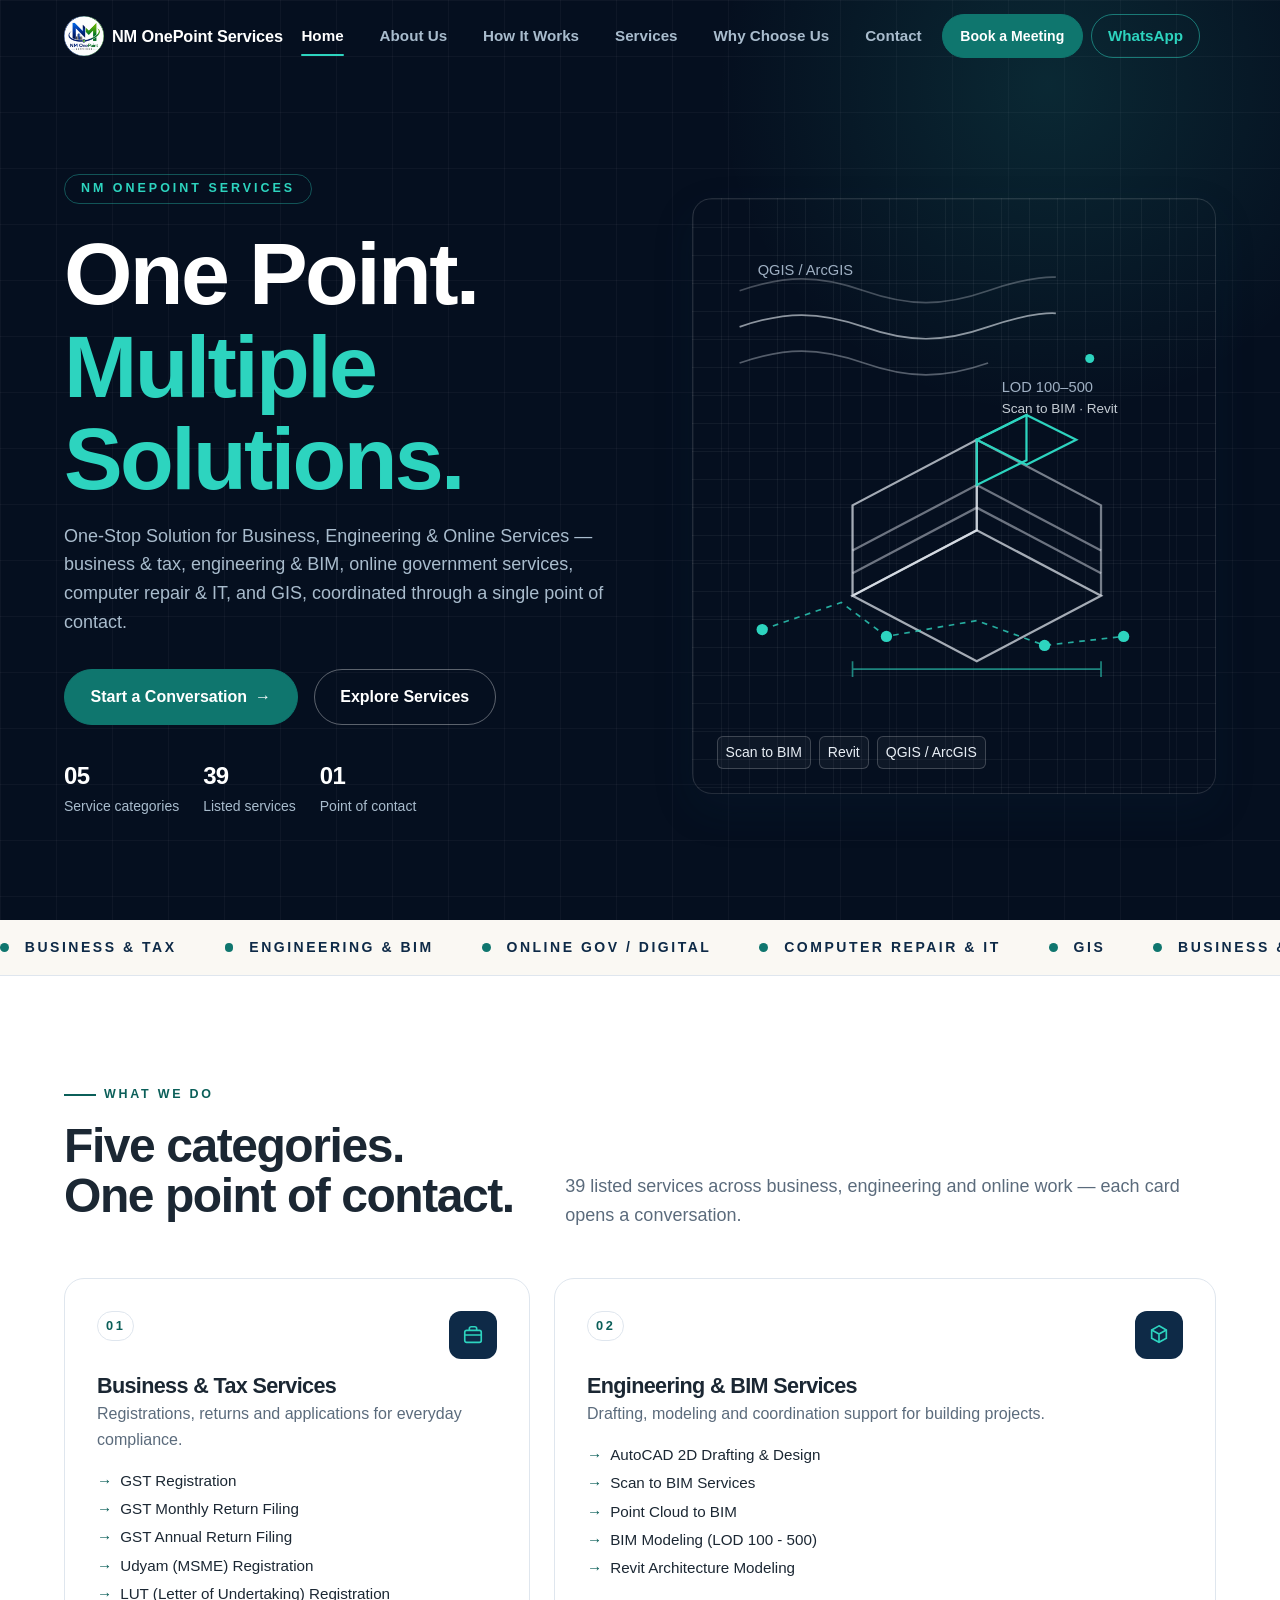
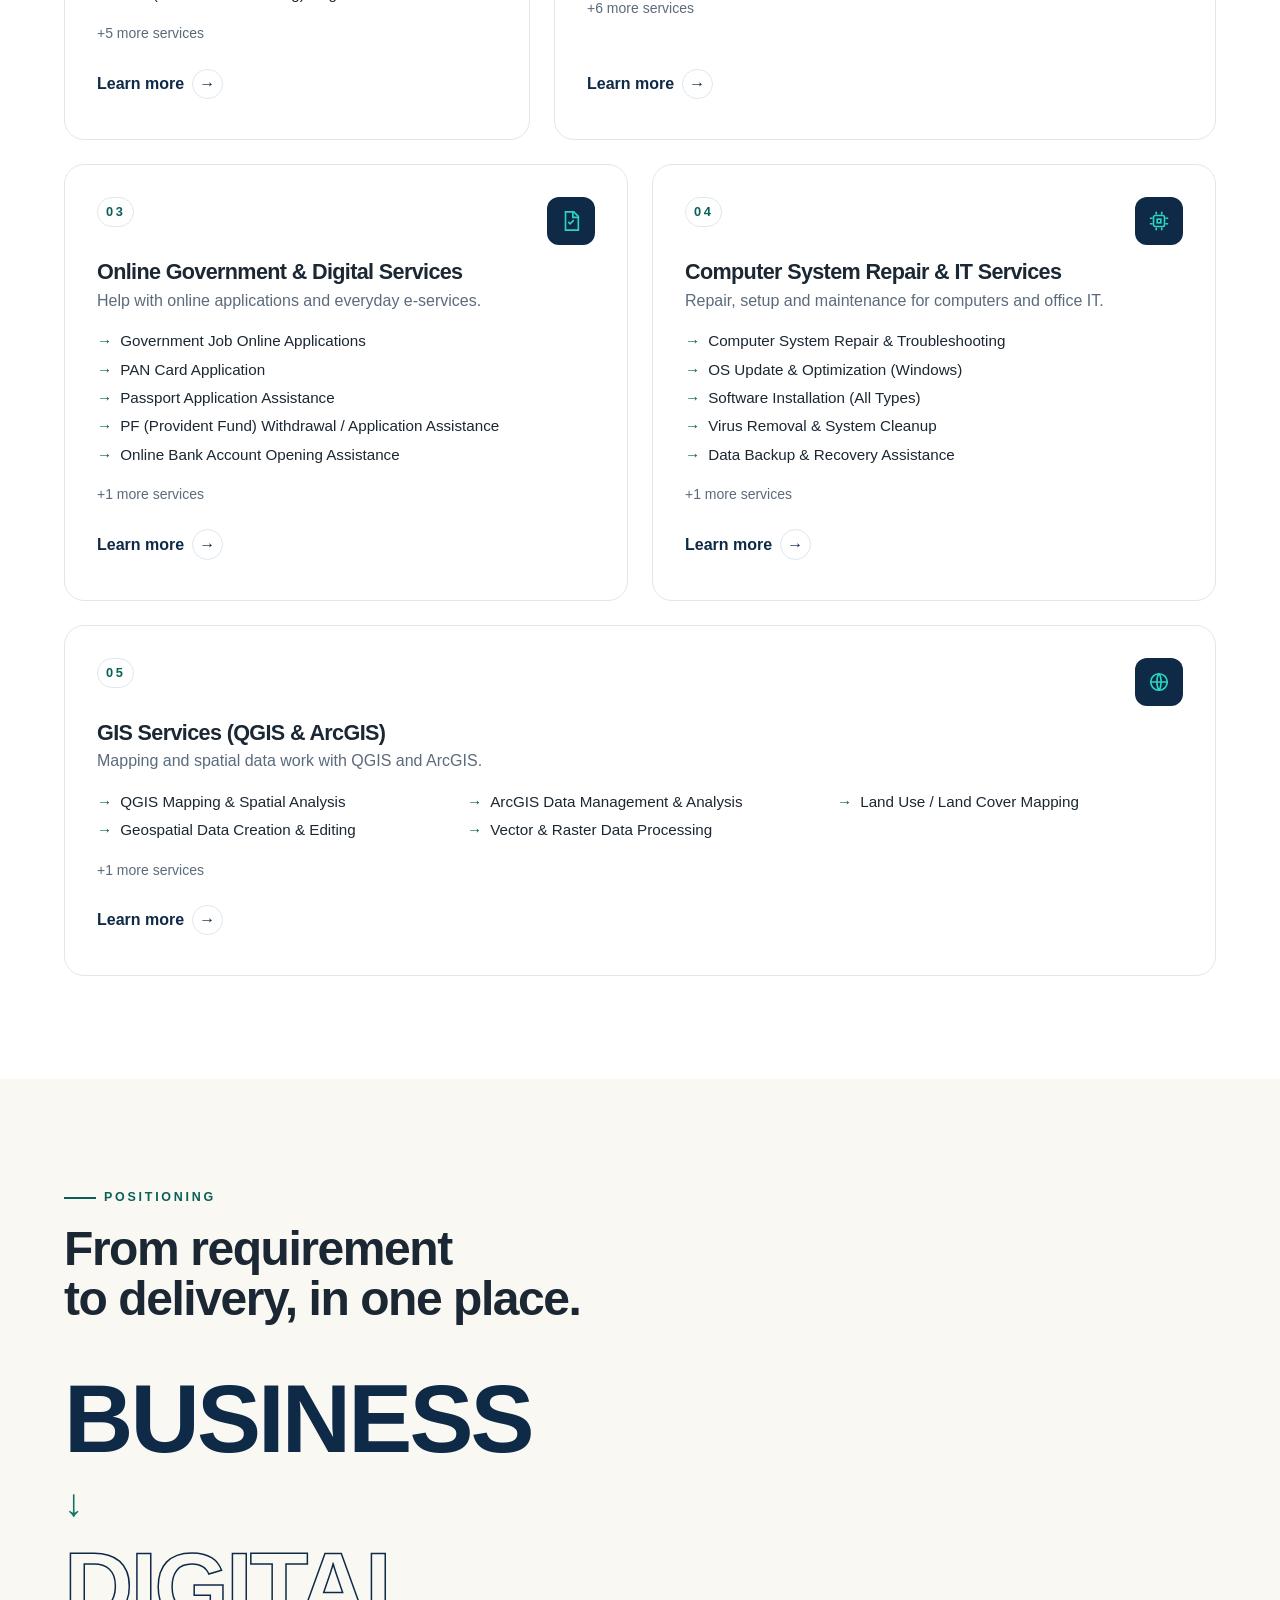
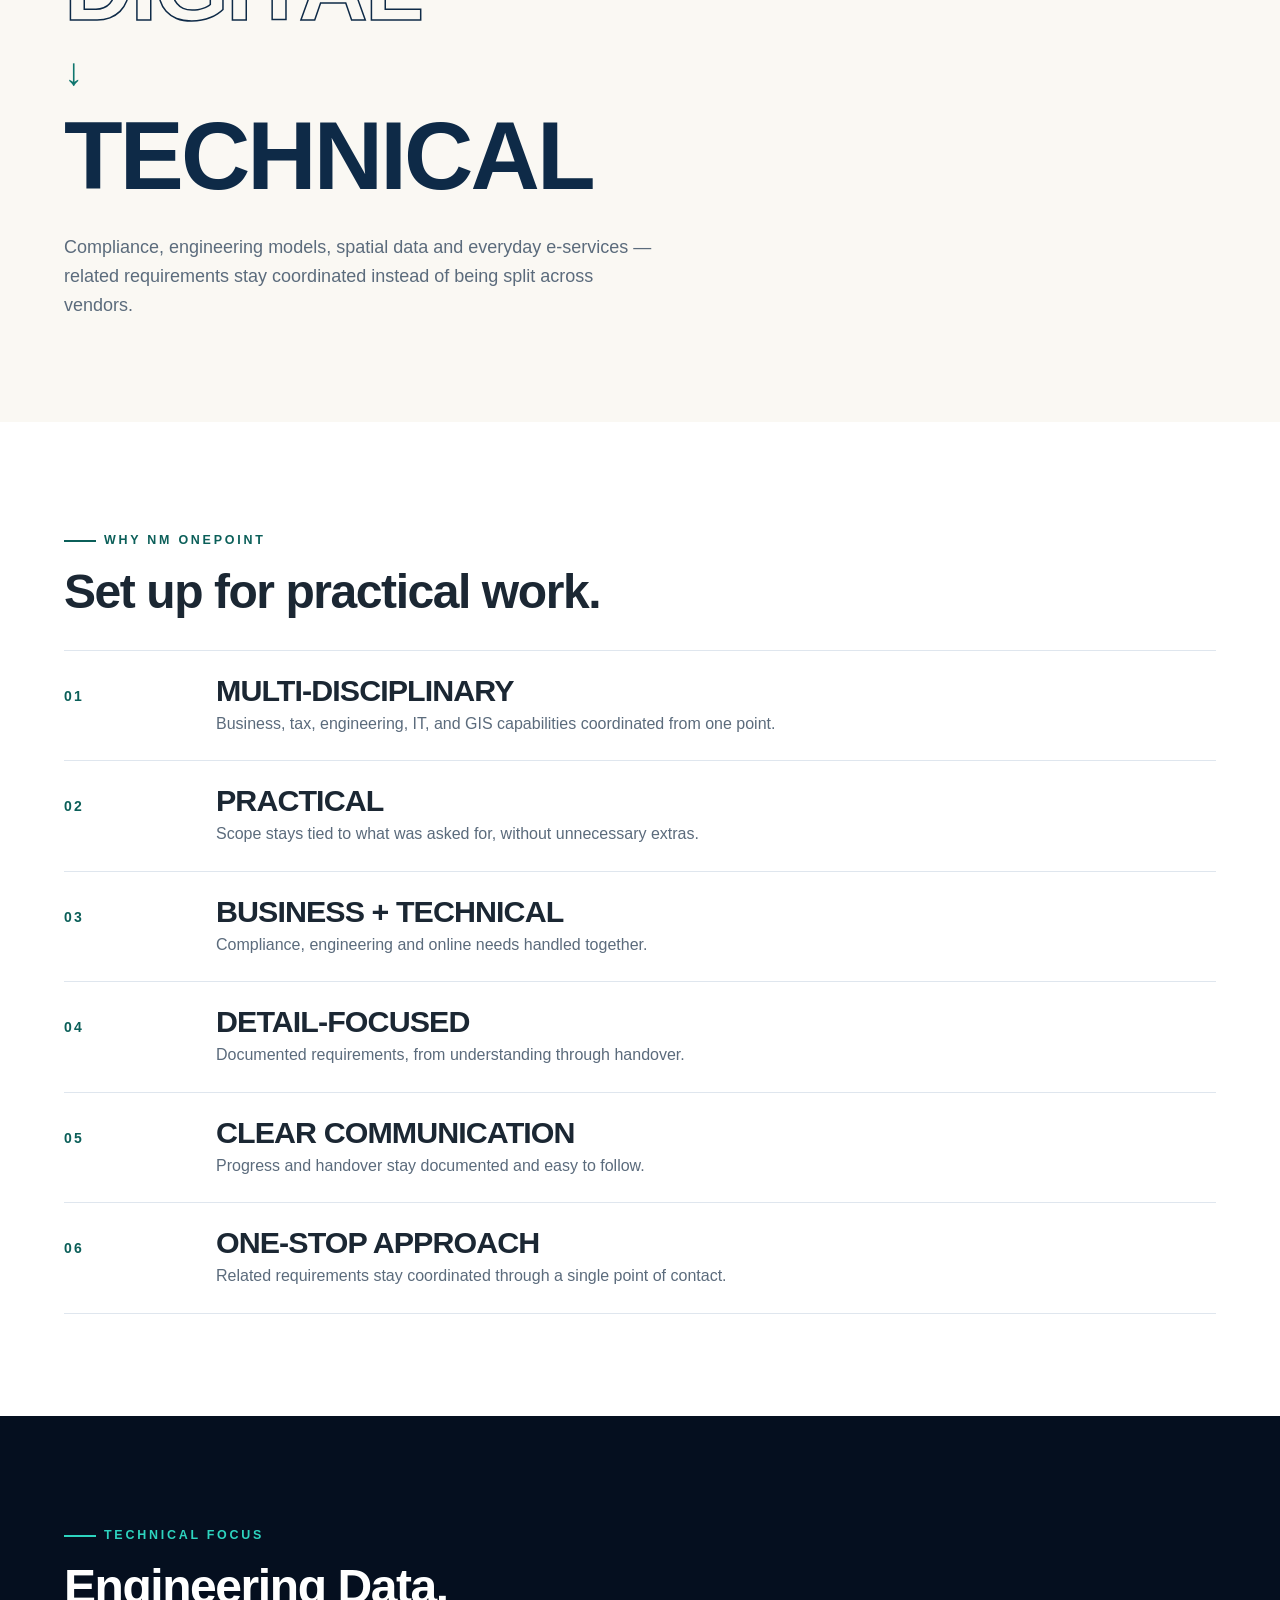
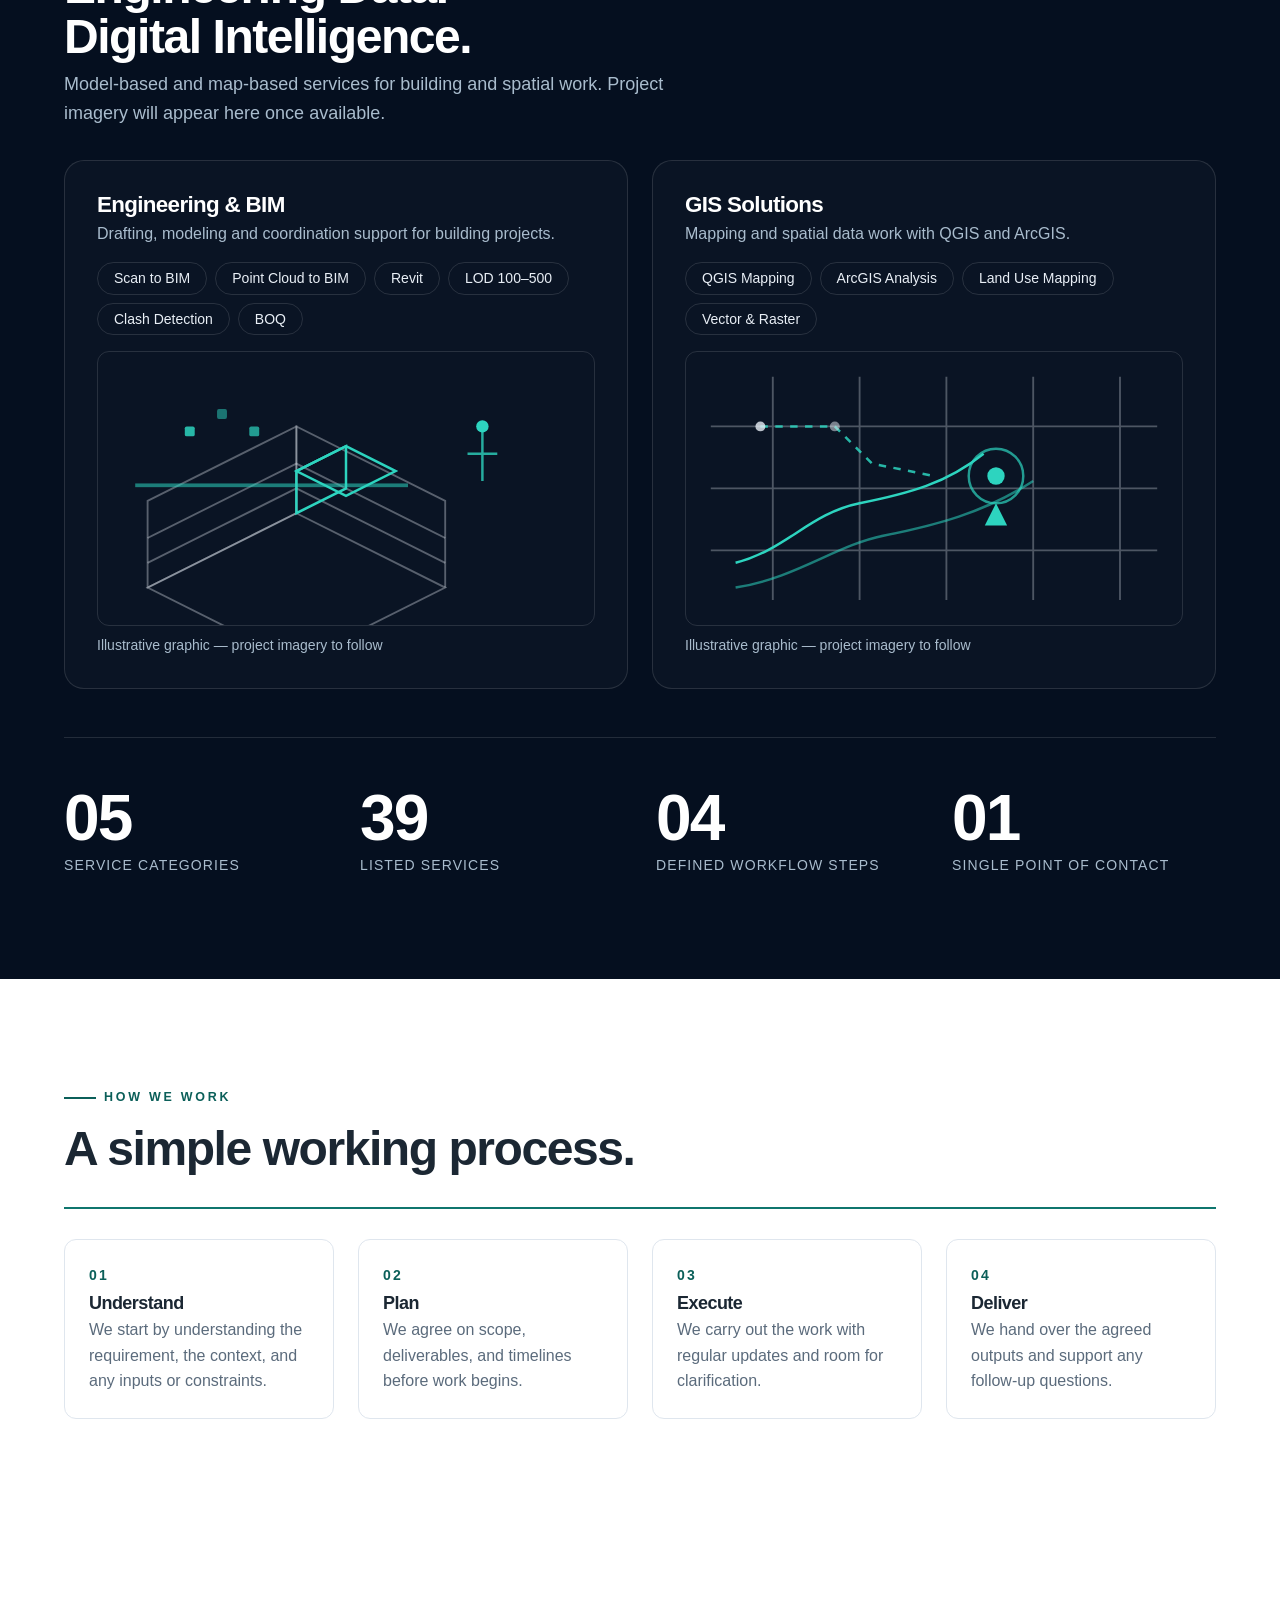
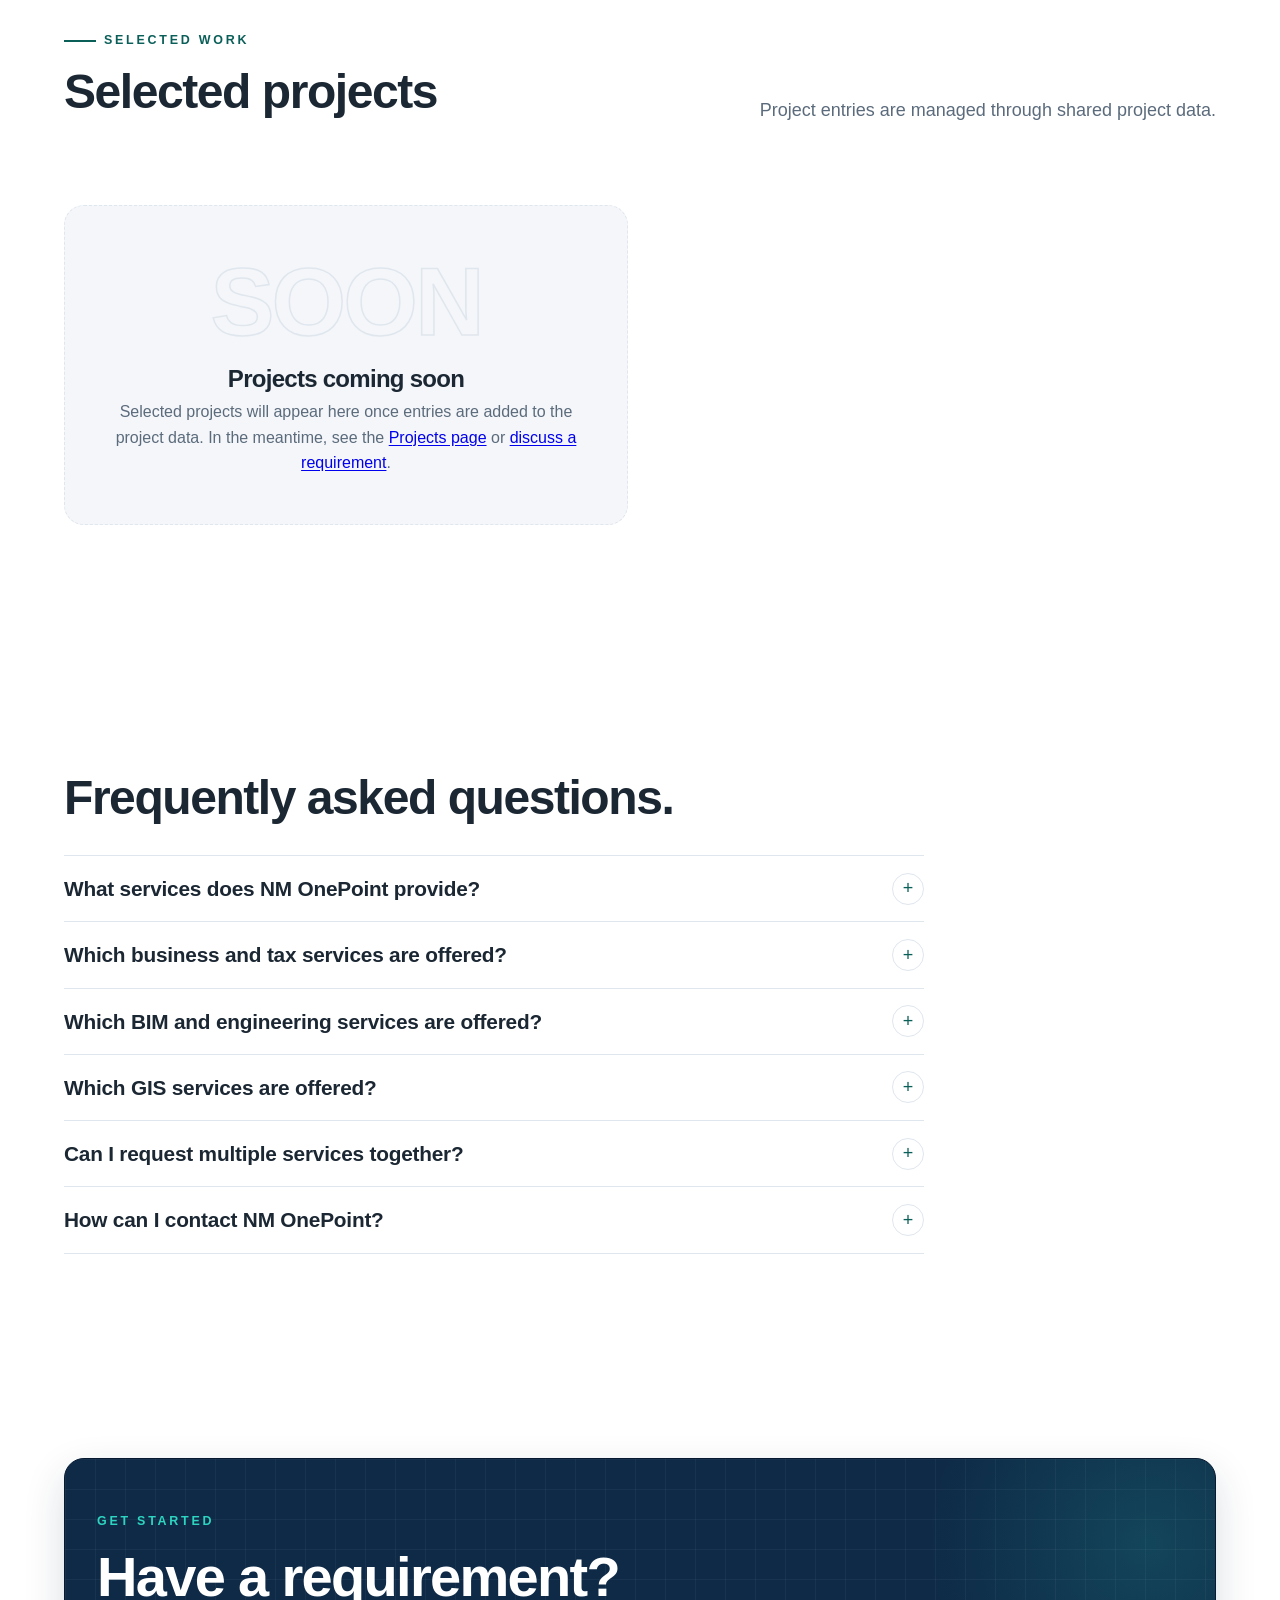
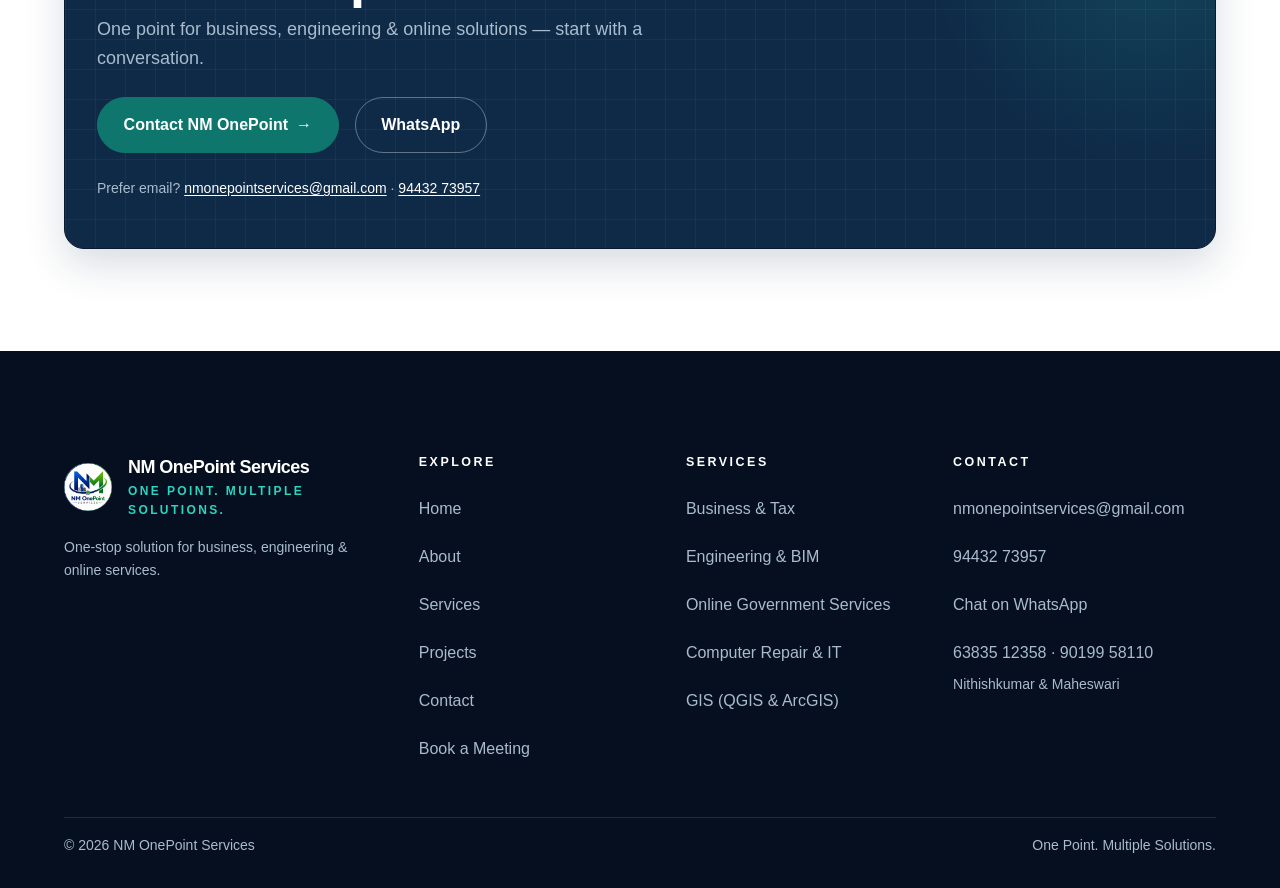
==== commit 07efeed3: "feat: refine services navigation" ====
--- a/index.html
+++ b/index.html
@@ -41,10 +41,13 @@
                     <nav class="site-nav" aria-label="Primary">
                         <ul>
                             <li><a href="index.html" aria-current="page">Home</a></li>
-                            <li><a href="about.html">About</a></li>
+                            <li><a href="about.html">About Us</a></li>
+                            <li><a href="index.html#process-title">How It Works</a></li>
                             <li><a href="services.html">Services</a></li>
-                            <li><a href="projects.html">Projects</a></li>
+                            <li><a href="index.html#why-title">Why Choose Us</a></li>
                             <li><a href="contact.html">Contact</a></li>
+                            <li><a href="contact.html">Book a Meeting</a></li>
+                            <li><a href="https://wa.me/919443273957" rel="noopener">WhatsApp</a></li>
                         </ul>
                     </nav>
                 </div>
--- a/css/components.css
+++ b/css/components.css
@@ -126,6 +126,7 @@
     background: #ffffff;
     object-fit: cover;
     transition: transform var(--transition-base);
+    animation: brand-mark-in 750ms var(--ease-out) backwards;
 }
 
 .site-brand:hover .site-brand-logo {
@@ -135,6 +136,32 @@
 .site-brand-text {
     font-weight: var(--font-weight-bold);
     letter-spacing: -0.01em;
+    animation: brand-text-in 750ms var(--ease-out) backwards;
+}
+
+/* One-time brand entrance: mark settles while the wordmark glides in.
+   Transform/opacity only — no layout shift, runs once, then stable. */
+
+@keyframes brand-mark-in {
+    from {
+        opacity: 0;
+        transform: scale(0.92);
+    }
+    to {
+        opacity: 1;
+        transform: scale(1);
+    }
+}
+
+@keyframes brand-text-in {
+    from {
+        opacity: 0;
+        transform: translateX(10px);
+    }
+    to {
+        opacity: 1;
+        transform: none;
+    }
 }
 
 .site-nav ul {
@@ -1472,7 +1499,8 @@
     position: absolute;
     top: 100%;
     left: 0;
-    min-width: 264px;
+    min-width: 400px;
+    max-width: calc(100vw - 2rem);
     padding-top: 12px;
     background: transparent;
     visibility: hidden;
@@ -1548,16 +1576,41 @@
 }
 
 .drop-sub-toggle {
-    display: none;
-}
+    display: inline-flex;
+    align-items: center;
+    justify-content: center;
+    width: 44px;
+    height: 44px;
+    flex: none;
+    border: none;
+    border-radius: var(--radius-sm);
+    background: transparent;
+    color: var(--color-muted);
+    cursor: pointer;
+    transition: background var(--transition-fast), color var(--transition-fast),
+        transform 200ms ease;
+}
+
+.drop-sub-toggle:hover {
+    background: var(--color-surface);
+    color: var(--color-accent-ink);
+}
+
+.drop-sub-toggle[aria-expanded="true"] {
+    transform: rotate(90deg);
+    color: var(--color-accent-ink);
+}
+
+/* Compact second-level flyout: one category at a time, single column.
+   Mobile accordion overrides this further below. */
 
 .drop-sub {
     position: absolute;
-    top: -4px;
+    top: -6px;
     left: calc(100% + 10px);
     min-width: 270px;
-    max-width: 320px;
-    max-height: 70vh;
+    max-width: 300px;
+    max-height: 60vh;
     overflow-y: auto;
     list-style: none;
     margin: 0;
@@ -1574,14 +1627,39 @@
     z-index: var(--z-nav);
 }
 
-.drop-cat:hover > .drop-sub,
-.drop-cat:focus-within > .drop-sub {
+.drop-cat:hover .drop-sub,
+.drop-cat:focus-within .drop-sub,
+.drop-cat.open .drop-sub {
     visibility: visible;
     opacity: 1;
     transform: none;
     transition: opacity 180ms ease, transform 180ms ease;
     pointer-events: auto;
 }
+
+/* Viewport guard: flip the flyout left when near the right edge. */
+
+.flip-flyouts .drop-sub {
+    left: auto;
+    right: calc(100% + 10px);
+    transform: translateX(6px);
+}
+
+.flip-flyouts .drop-cat:hover .drop-sub,
+.flip-flyouts .drop-cat:focus-within .drop-sub,
+.flip-flyouts .drop-cat.open .drop-sub {
+    transform: none;
+}
+
+
+
+
+
+
+
+
+
+
 
 .drop-sub a {
     display: block;
@@ -1643,8 +1721,28 @@
     color: #ffffff !important;
 }
 
-.nav-book {
+.nav-book a {
+    display: inline-flex;
+    align-items: center;
+    min-height: 44px;
+    padding: 0.55rem 1.1rem;
+    border: 1px solid var(--color-accent);
+    border-radius: var(--radius-pill);
+    background: var(--color-accent);
+    color: #ffffff !important;
+    font-size: 0.88rem;
+    white-space: nowrap;
+    transition: background var(--transition-base), border-color var(--transition-base);
+}
+
+.nav-book a::after {
     display: none;
+}
+
+.nav-book a:hover {
+    background: var(--color-accent-ink);
+    border-color: var(--color-accent-ink);
+    color: #ffffff !important;
 }
 
 /* ---------- Service directory ---------- */
@@ -1846,7 +1944,9 @@
     .tech-drift,
     .tech-drift-slow,
     .ticker-track,
-    .mega-menu {
+    .mega-menu,
+    .site-brand-logo,
+    .site-brand-text {
         animation: none;
     }
 
--- a/css/responsive.css
+++ b/css/responsive.css
@@ -6,10 +6,6 @@
     .nav-toggle {
         display: inline-flex;
         align-items: center;
-    }
-
-    .header-cta {
-        display: none;
     }
 
     .site-nav ul[data-nav-menu][hidden] {
@@ -146,8 +142,8 @@
         display: none;
     }
 
-    .drop-cat:hover > .drop-cat-link,
-    .drop-cat:focus-within > .drop-cat-link {
+    .drop-cat:hover .drop-cat-link,
+    .drop-cat:focus-within .drop-cat-link {
         background: transparent;
         color: var(--color-mint) !important;
     }
@@ -194,12 +190,18 @@
         display: block;
     }
 
-    .drop-cat:hover > .drop-sub,
-    .drop-cat:focus-within > .drop-sub {
+    .drop-cat:hover .drop-sub,
+    .drop-cat:focus-within .drop-sub {
         visibility: visible;
         opacity: 1;
         transform: none;
         pointer-events: auto;
+    }
+
+    /* Drill-down detail view is desktop-only; mobile keeps the accordion. */
+
+    .drop-detail {
+        display: none;
     }
 
     .drop-sub a {
@@ -428,9 +430,9 @@
         margin-left: 0;
     }
 
-    .header-cta {
+    .nav-book a {
+        font-size: 0.82rem;
         padding: 0.5rem 0.9rem;
-        font-size: 0.82rem;
     }
 }
 
@@ -449,6 +451,26 @@
     }
 }
 
+/* ---------- Desktop nav baseline: one aligned row, no wrapping (861px and up) ---------- */
+
+@media (min-width: 861px) {
+    .site-nav > ul > li:not(.nav-book) {
+        display: flex;
+        align-items: center;
+    }
+
+    .site-nav > ul > li > a {
+        display: inline-flex;
+        align-items: center;
+        min-height: 44px;
+        white-space: nowrap;
+    }
+
+    .nav-item-has-mega .mega-toggle {
+        display: none;
+    }
+}
+
 /* ---------- Large screens ---------- */
 
 @media (min-width: 1440px) {
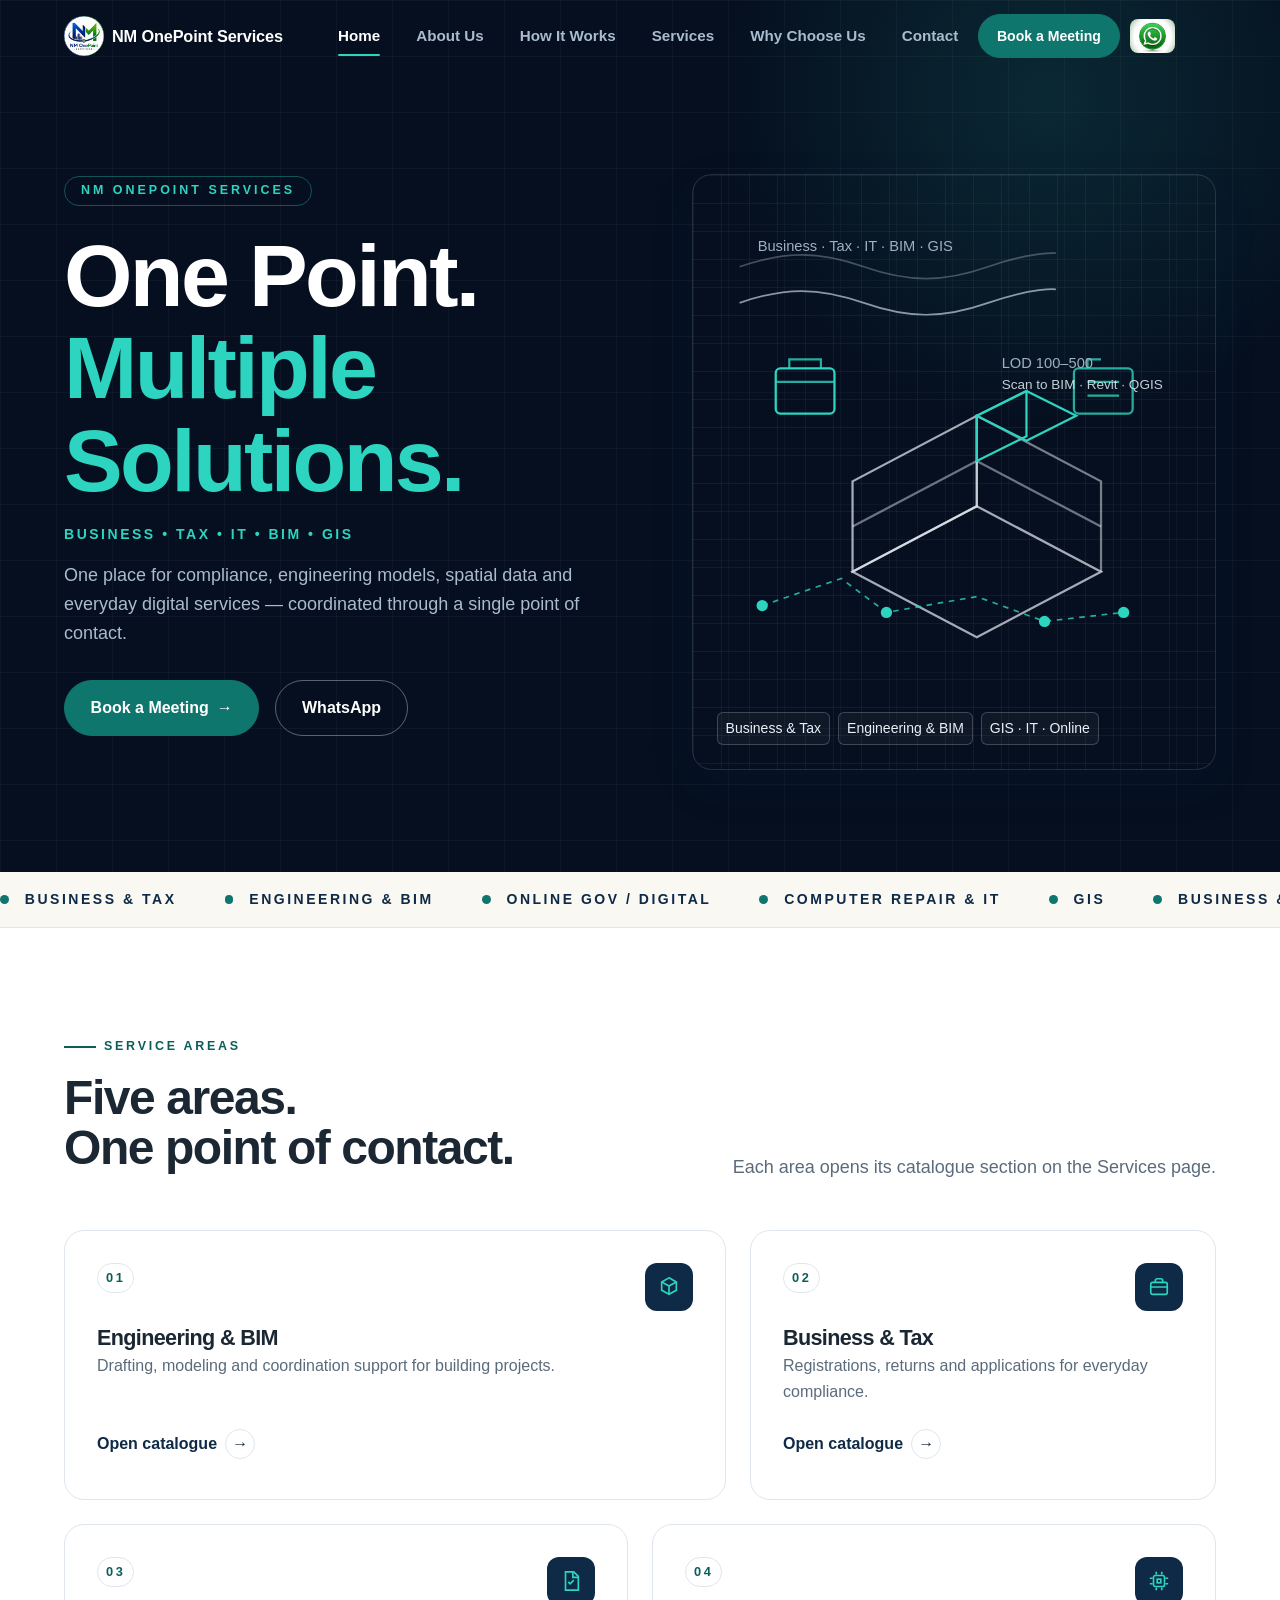
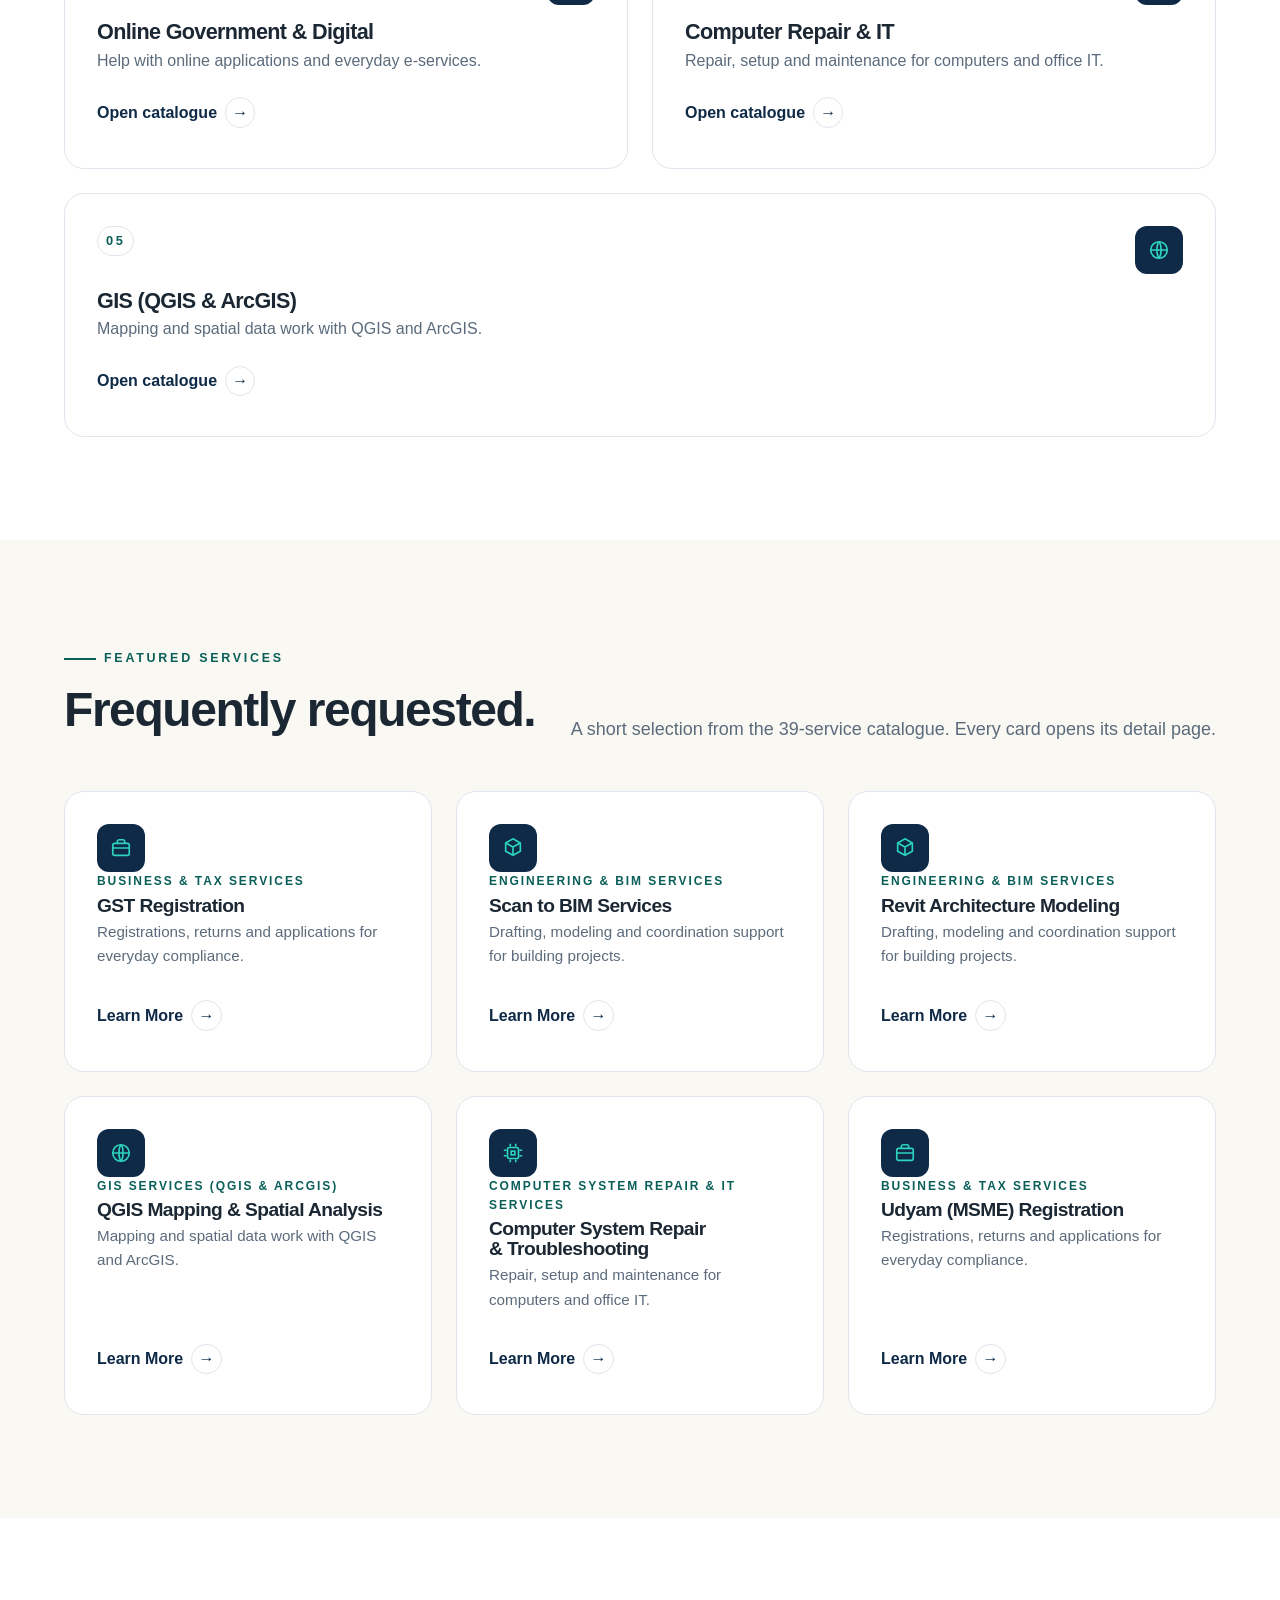
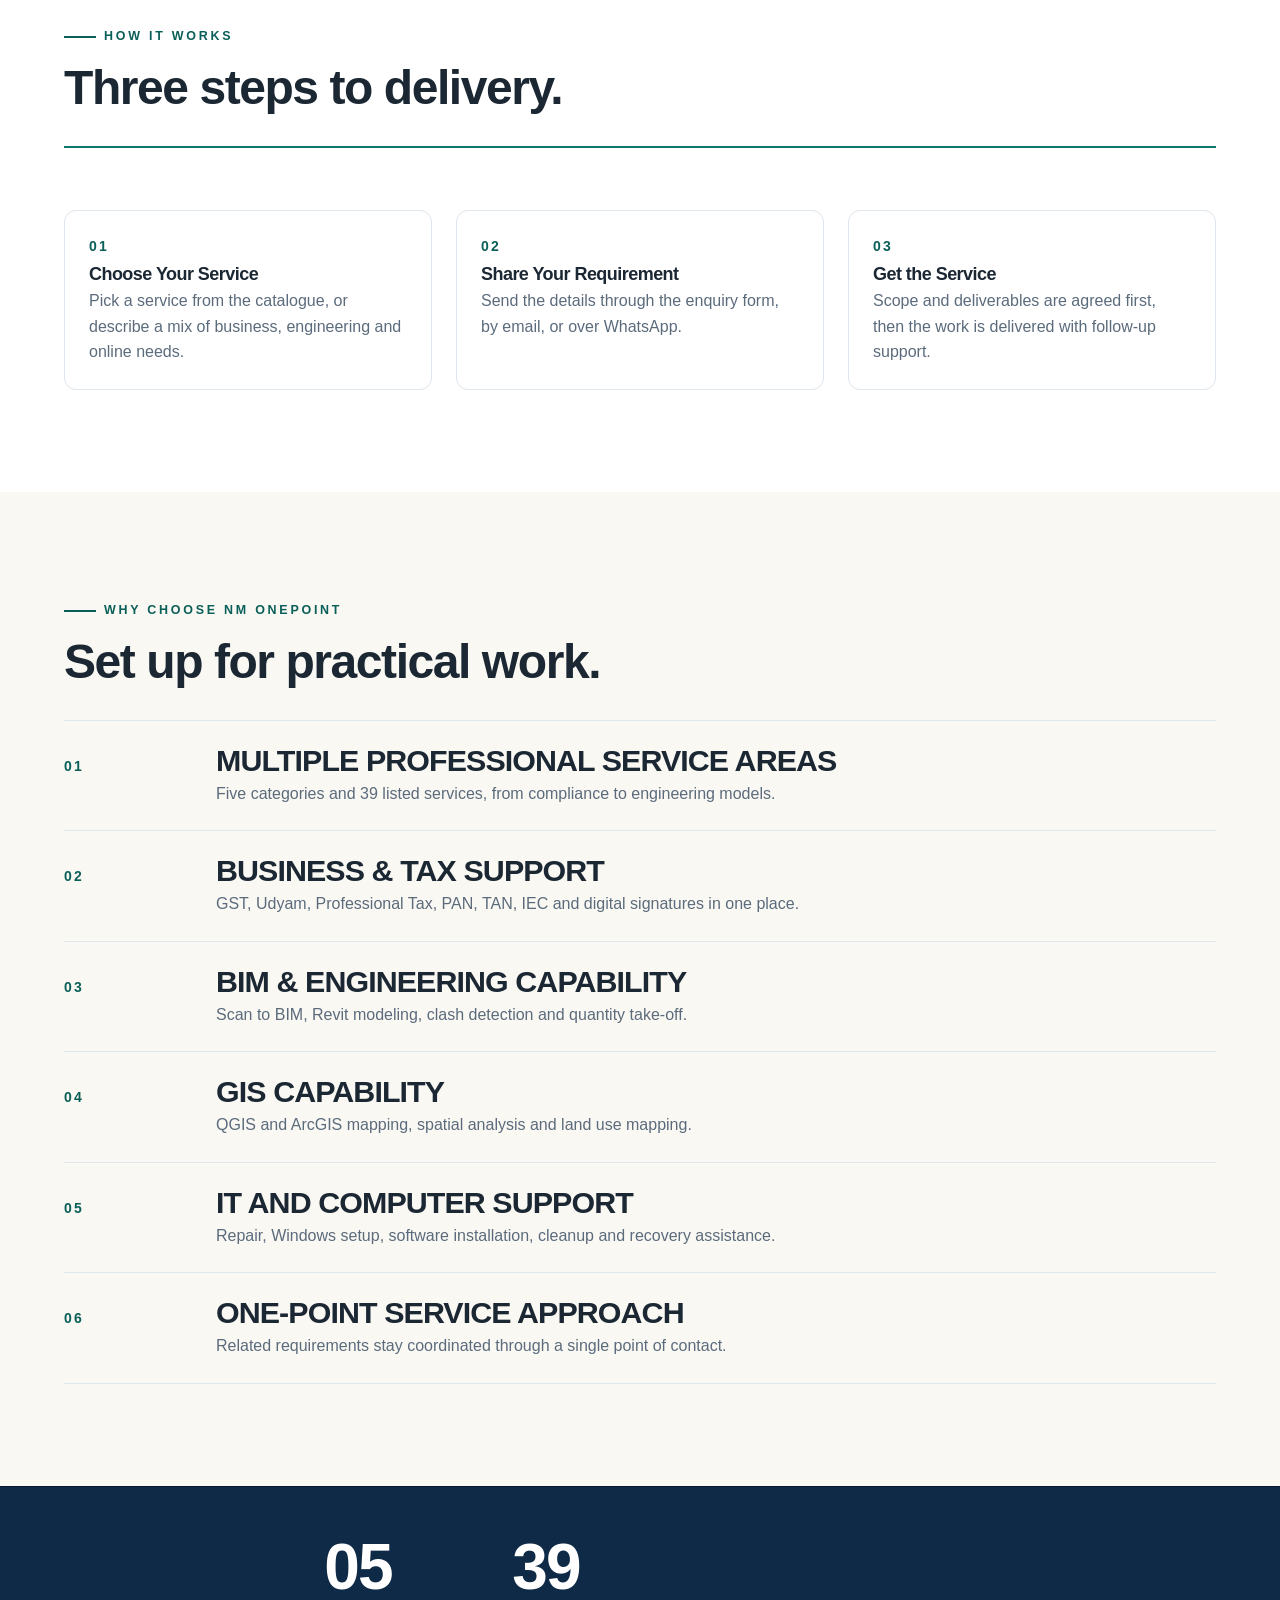
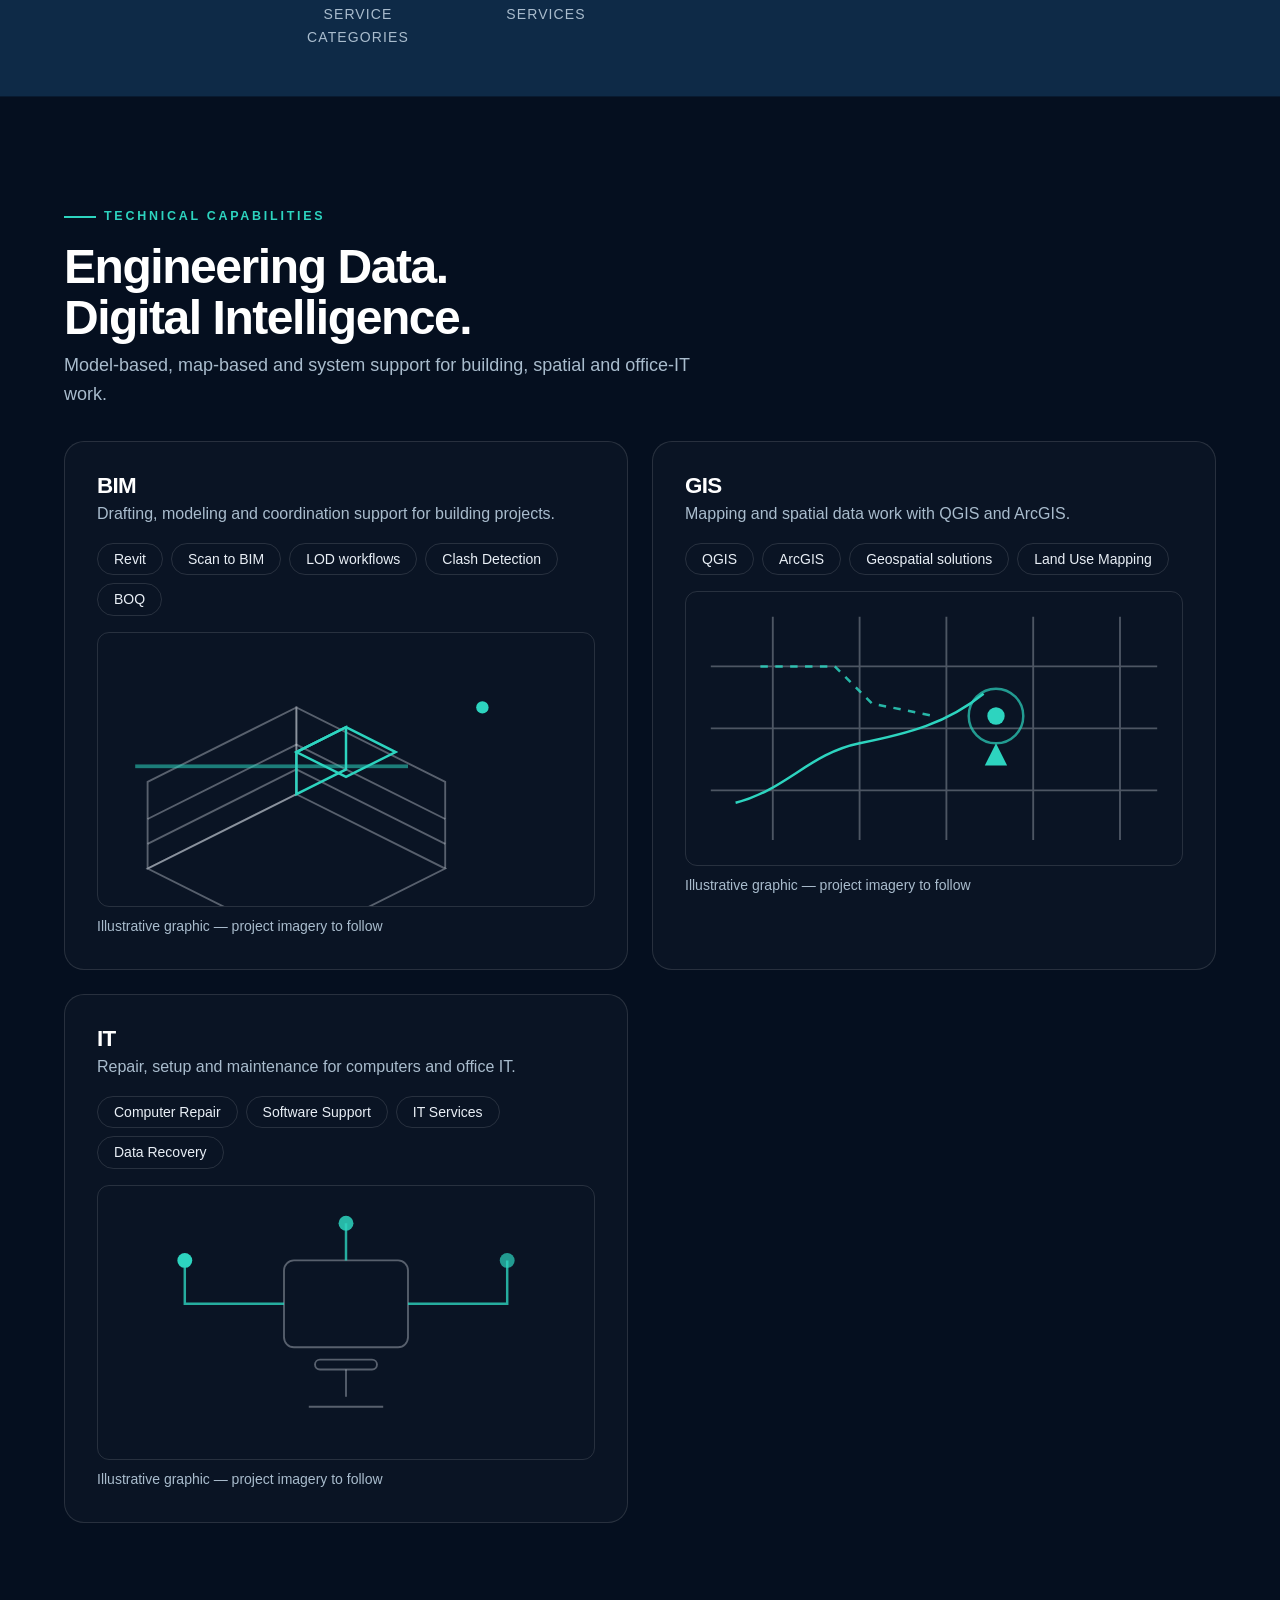
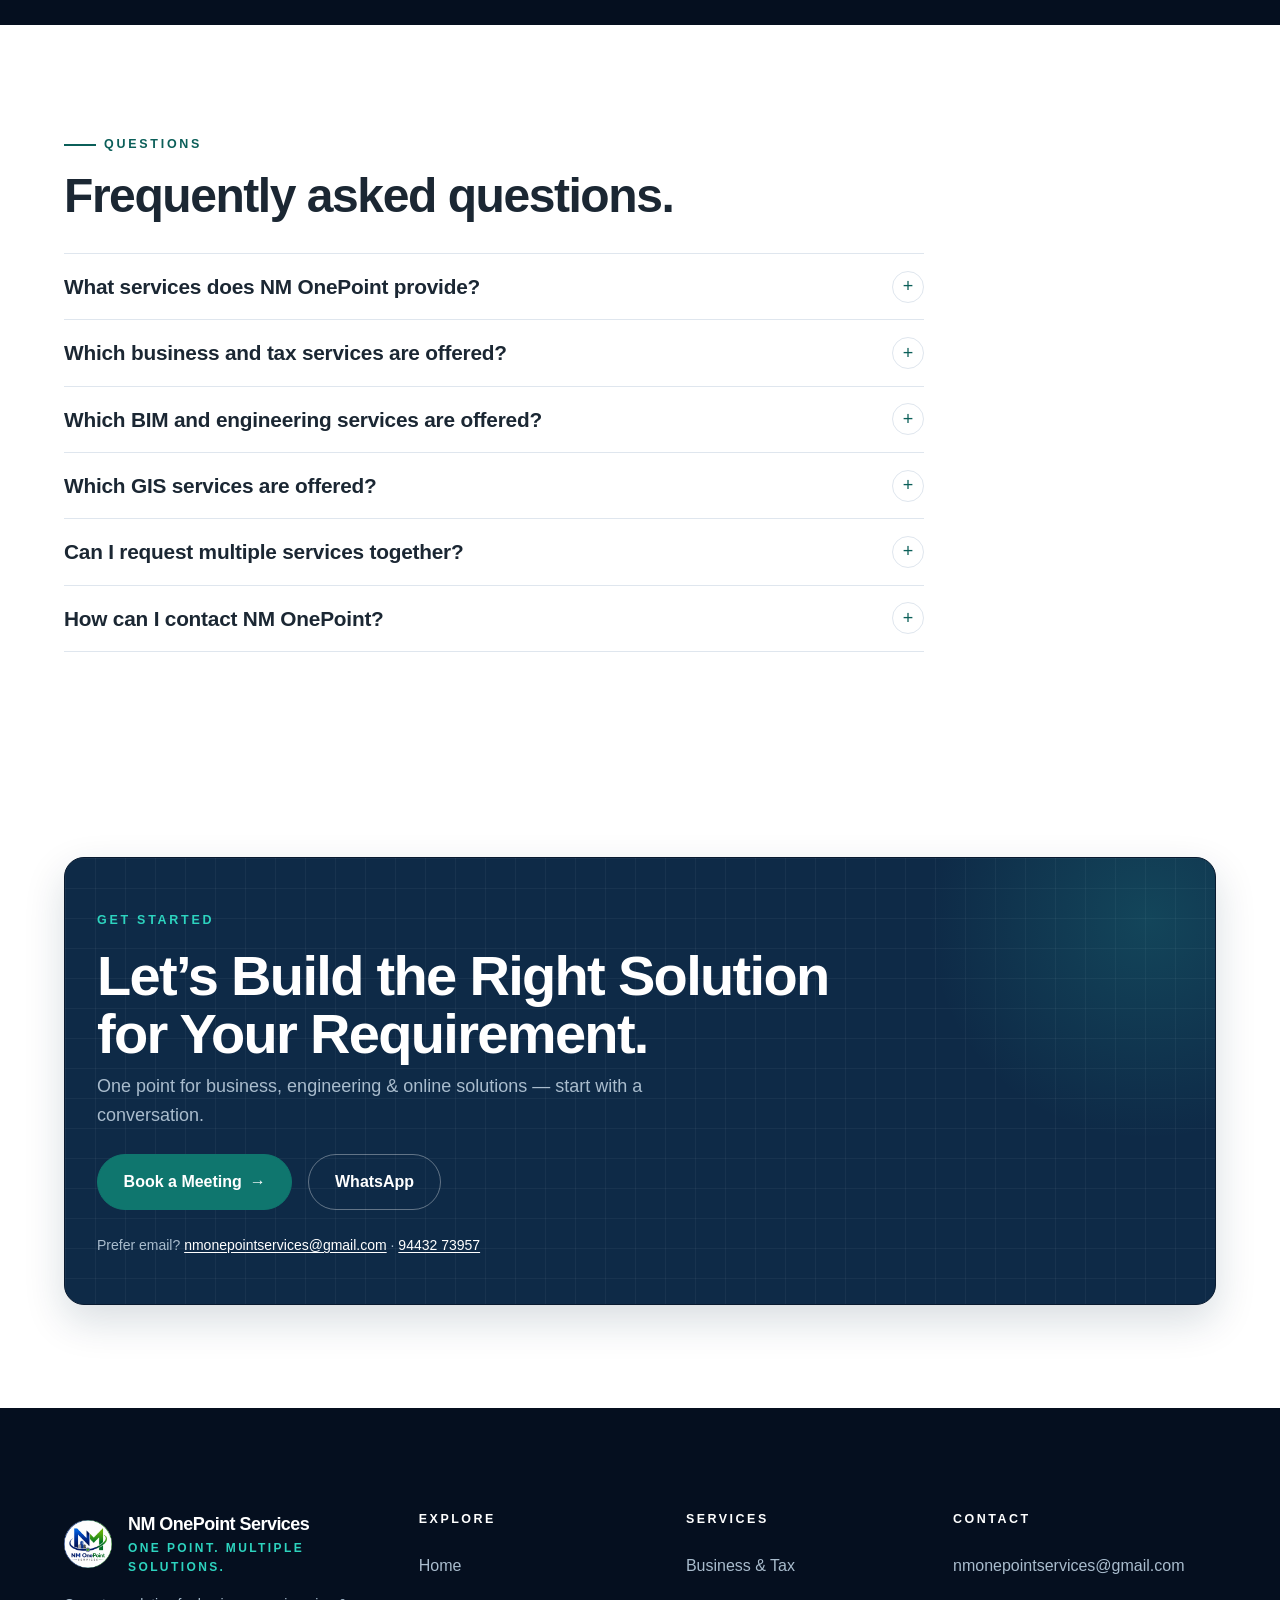
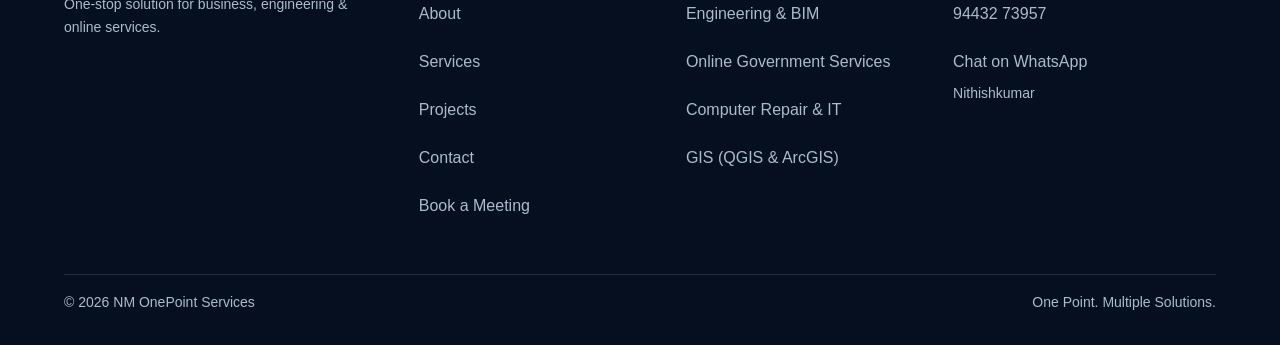
==== commit 882216f7: "feat: sync complete NM OnePoint website" ====
--- a/index.html
+++ b/index.html
@@ -19,7 +19,7 @@
     <meta name="twitter:image" content="assets/images/og-image.svg">
     <meta name="theme-color" content="#050f1f">
 
-    <link rel="icon" type="image/svg+xml" href="assets/icons/favicon.svg">
+    <link rel="icon" type="image/jpeg" href="assets/logos/logo.jpg">
     <link rel="apple-touch-icon" href="assets/logos/logo.jpg">
     <link rel="manifest" href="site.webmanifest">
 
@@ -41,13 +41,10 @@
                     <nav class="site-nav" aria-label="Primary">
                         <ul>
                             <li><a href="index.html" aria-current="page">Home</a></li>
-                            <li><a href="about.html">About Us</a></li>
-                            <li><a href="index.html#process-title">How It Works</a></li>
+                            <li><a href="about.html">About</a></li>
                             <li><a href="services.html">Services</a></li>
-                            <li><a href="index.html#why-title">Why Choose Us</a></li>
+                            <li><a href="projects.html">Projects</a></li>
                             <li><a href="contact.html">Contact</a></li>
-                            <li><a href="contact.html">Book a Meeting</a></li>
-                            <li><a href="https://wa.me/919443273957" rel="noopener">WhatsApp</a></li>
                         </ul>
                     </nav>
                 </div>
@@ -61,37 +58,38 @@
                 <div>
                     <p class="hero-eyebrow" data-reveal="fade">NM OnePoint Services</p>
                     <h1 class="hero-title" id="hero-title" data-reveal="up">One Point.<br><span class="accent">Multiple Solutions.</span></h1>
-                    <p class="hero-lead" data-reveal="up" data-delay="100">One-Stop Solution for Business, Engineering &amp; Online Services — business &amp; tax, engineering &amp; BIM, online government services, computer repair &amp; IT, and GIS, coordinated through a single point of contact.</p>
+                    <p class="hero-domains" data-reveal="up" data-delay="80">Business &bull; Tax &bull; IT &bull; BIM &bull; GIS</p>
+                    <p class="hero-lead" data-reveal="up" data-delay="140">One place for compliance, engineering models, spatial data and everyday digital services — coordinated through a single point of contact.</p>
                     <div class="hero-actions" data-reveal="up" data-delay="200">
-                        <a class="btn btn-primary" href="contact.html">Start a Conversation <span class="btn-arrow" aria-hidden="true">&rarr;</span></a>
-                        <a class="btn btn-secondary" href="services.html">Explore Services</a>
-                    </div>
-                    <div class="hero-meta" data-reveal="fade" data-delay="300">
-                        <div><strong>05</strong>Service categories</div>
-                        <div><strong>39</strong>Listed services</div>
-                        <div><strong>01</strong>Point of contact</div>
-                    </div>
-                </div>
-                <figure class="hero-visual" aria-label="Technical disciplines overview" data-reveal="scale" data-delay="200">
+                        <a class="btn btn-primary" href="contact.html">Book a Meeting <span class="btn-arrow" aria-hidden="true">&rarr;</span></a>
+                        <a class="btn btn-secondary" href="https://wa.me/919443273957" rel="noopener">WhatsApp</a>
+                    </div>
+                </div>
+                <figure class="hero-visual" aria-label="Business, digital, BIM, GIS and IT disciplines overview" data-reveal="scale" data-delay="200">
                     <div class="tech-stage">
                         <span class="tech-scan" aria-hidden="true"></span>
                         <svg class="tech-art" viewBox="0 0 420 440" aria-hidden="true" focusable="false">
                             <g fill="none" stroke="#e8eef5" stroke-opacity="0.28" stroke-width="1.5">
                                 <path d="M20 60c40-14 70-14 110 0s70 14 110 0 60-12 60-12"/>
                                 <path d="M20 92c40-14 70-14 110 0s70 14 110 0 60-12 60-12" stroke-opacity="0.6"/>
-                                <path d="M20 124c40-14 70-14 110 0s70 14 110 0" stroke-opacity="0.35"/>
                             </g>
                             <g class="tech-drift">
                                 <g fill="none" stroke="#e8eef5" stroke-opacity="0.7" stroke-width="2">
                                     <path d="M120 330l110-58 110 58-110 58z"/>
                                     <path d="M120 330v-80l110-58v80z"/>
                                     <path d="M340 330v-80l-110-58v80" stroke-opacity="0.5"/>
-                                    <path d="M120 290l110-58 110 58M120 310l110-58 110 58" stroke-opacity="0.45"/>
+                                    <path d="M120 290l110-58 110 58" stroke-opacity="0.45"/>
                                 </g>
                                 <g fill="none" stroke="#2dd4bf" stroke-width="2">
                                     <path d="M230 232v-40l44-22v40z"/>
                                     <path d="M230 192l44-22 44 22-44 22z"/>
                                 </g>
+                            </g>
+                            <g fill="none" stroke="#2dd4bf" stroke-width="2">
+                                <rect x="52" y="150" width="52" height="40" rx="4"/>
+                                <path d="M52 162h52M64 150v-8h28v8" stroke-opacity="0.8"/>
+                                <rect x="316" y="150" width="52" height="40" rx="4" stroke-opacity="0.8"/>
+                                <path d="M328 162h28M328 174h28M328 150v-8h12" stroke-opacity="0.8"/>
                             </g>
                             <g fill="none" stroke="#2dd4bf" stroke-width="1.5" stroke-dasharray="5 5" stroke-opacity="0.8">
                                 <path d="M40 360l70-24 40 30 80-14 60 22 70-8"/>
@@ -101,23 +99,19 @@
                                 <circle class="tech-node" cx="150" cy="366" r="5" fill="#2dd4bf" style="animation-delay:0.9s"/>
                                 <circle class="tech-node" cx="290" cy="374" r="5" fill="#2dd4bf" style="animation-delay:1.8s"/>
                                 <circle class="tech-node" cx="360" cy="366" r="5" fill="#2dd4bf" style="animation-delay:2.6s"/>
-                                <circle class="tech-node" cx="330" cy="120" r="4" fill="#2dd4bf" style="animation-delay:1.2s"/>
                             </g>
                             <g font-family="Arial, Helvetica, sans-serif" font-size="13" fill="#9fb0c3">
+                                <text x="36" y="46">Business · Tax · IT · BIM · GIS</text>
                                 <text x="252" y="150">LOD 100–500</text>
-                                <text x="36" y="46">QGIS / ArcGIS</text>
                             </g>
                             <g font-family="Arial, Helvetica, sans-serif" font-size="12" fill="#e8eef5" fill-opacity="0.85">
-                                <text x="252" y="168">Scan to BIM · Revit</text>
-                            </g>
-                            <g stroke="#2dd4bf" stroke-opacity="0.6" stroke-width="1.5">
-                                <path d="M120 388v14M340 388v14M120 395h220"/>
+                                <text x="252" y="168">Scan to BIM · Revit · QGIS</text>
                             </g>
                         </svg>
                         <div class="tech-float-row" aria-hidden="true">
-                            <span class="tech-float-card">Scan to BIM</span>
-                            <span class="tech-float-card">Revit</span>
-                            <span class="tech-float-card">QGIS / ArcGIS</span>
+                            <span class="tech-float-card">Business &amp; Tax</span>
+                            <span class="tech-float-card">Engineering &amp; BIM</span>
+                            <span class="tech-float-card">GIS · IT · Online</span>
                         </div>
                     </div>
                 </figure>
@@ -139,67 +133,153 @@
             </ul>
         </div>
 
-        <section class="section" aria-labelledby="services-title">
+        <section class="section" aria-labelledby="areas-title">
             <div class="container">
                 <div class="section-head split">
                     <div>
-                        <p class="eyebrow" data-reveal="fade">What we do</p>
-                        <h2 class="section-title" id="services-title" data-reveal="up">Five categories.<br>One point of contact.</h2>
-                    </div>
-                    <p class="section-lead" data-reveal="up" data-delay="100">39 listed services across business, engineering and online work — each card opens a conversation.</p>
-                </div>
-                <div class="bento" data-services-grid>
+                        <p class="eyebrow" data-reveal="fade">Service areas</p>
+                        <h2 class="section-title" id="areas-title" data-reveal="up">Five areas.<br>One point of contact.</h2>
+                    </div>
+                    <p class="section-lead" data-reveal="up" data-delay="100">Each area opens its catalogue section on the Services page.</p>
+                </div>
+                <div class="bento">
+                    <a class="bento-card bento-lg" href="services.html#cat-engineering-bim" data-reveal="up">
+                        <div class="bento-top">
+                            <span class="bento-num" aria-hidden="true">01</span>
+                            <span class="bento-icon" aria-hidden="true"><svg viewBox="0 0 24 24" width="22" height="22" fill="none" stroke="currentColor" stroke-width="1.8"><path d="M12 2l8 4.5v9L12 20l-8-4.5v-9L12 2z"/><path d="M12 11L4 6.5M12 11l8-4.5M12 11v9"/></svg></span>
+                        </div>
+                        <h3>Engineering &amp; BIM</h3>
+                        <p class="bento-tag">Drafting, modeling and coordination support for building projects.</p>
+                        <span class="bento-link">Open catalogue <span class="bento-arrow" aria-hidden="true">&rarr;</span></span>
+                    </a>
+                    <a class="bento-card bento-md" href="services.html#cat-business-tax" data-reveal="up" data-delay="100">
+                        <div class="bento-top">
+                            <span class="bento-num" aria-hidden="true">02</span>
+                            <span class="bento-icon" aria-hidden="true"><svg viewBox="0 0 24 24" width="22" height="22" fill="none" stroke="currentColor" stroke-width="1.8"><rect x="3" y="7" width="18" height="13" rx="2"/><path d="M8 7V5a2 2 0 0 1 2-2h4a2 2 0 0 1 2 2v2M3 12h18"/></svg></span>
+                        </div>
+                        <h3>Business &amp; Tax</h3>
+                        <p class="bento-tag">Registrations, returns and applications for everyday compliance.</p>
+                        <span class="bento-link">Open catalogue <span class="bento-arrow" aria-hidden="true">&rarr;</span></span>
+                    </a>
+                    <a class="bento-card bento-half" href="services.html#cat-online-government" data-reveal="up">
+                        <div class="bento-top">
+                            <span class="bento-num" aria-hidden="true">03</span>
+                            <span class="bento-icon" aria-hidden="true"><svg viewBox="0 0 24 24" width="22" height="22" fill="none" stroke="currentColor" stroke-width="1.8"><path d="M6 2h9l5 5v15H6z"/><path d="M14 2v6h6M9 13l2 2 4-4"/></svg></span>
+                        </div>
+                        <h3>Online Government &amp; Digital</h3>
+                        <p class="bento-tag">Help with online applications and everyday e-services.</p>
+                        <span class="bento-link">Open catalogue <span class="bento-arrow" aria-hidden="true">&rarr;</span></span>
+                    </a>
+                    <a class="bento-card bento-half" href="services.html#cat-it-support" data-reveal="up" data-delay="100">
+                        <div class="bento-top">
+                            <span class="bento-num" aria-hidden="true">04</span>
+                            <span class="bento-icon" aria-hidden="true"><svg viewBox="0 0 24 24" width="22" height="22" fill="none" stroke="currentColor" stroke-width="1.8"><rect x="6" y="6" width="12" height="12" rx="2"/><rect x="10" y="10" width="4" height="4"/><path d="M9 2v3M15 2v3M9 19v3M15 19v3M2 9h3M2 15h3M19 9h3M19 15h3"/></svg></span>
+                        </div>
+                        <h3>Computer Repair &amp; IT</h3>
+                        <p class="bento-tag">Repair, setup and maintenance for computers and office IT.</p>
+                        <span class="bento-link">Open catalogue <span class="bento-arrow" aria-hidden="true">&rarr;</span></span>
+                    </a>
+                    <a class="bento-card bento-wide" href="services.html#cat-gis" data-reveal="up">
+                        <div class="bento-top">
+                            <span class="bento-num" aria-hidden="true">05</span>
+                            <span class="bento-icon" aria-hidden="true"><svg viewBox="0 0 24 24" width="22" height="22" fill="none" stroke="currentColor" stroke-width="1.8"><circle cx="12" cy="12" r="9"/><path d="M3 12h18M12 3c3 3.5 3 14 0 18M12 3c-3 3.5-3 14 0 18"/></svg></span>
+                        </div>
+                        <h3>GIS (QGIS &amp; ArcGIS)</h3>
+                        <p class="bento-tag">Mapping and spatial data work with QGIS and ArcGIS.</p>
+                        <span class="bento-link">Open catalogue <span class="bento-arrow" aria-hidden="true">&rarr;</span></span>
+                    </a>
+                </div>
+            </div>
+        </section>
+
+        <section class="section story" aria-labelledby="featured-title">
+            <div class="container">
+                <div class="section-head split">
+                    <div>
+                        <p class="eyebrow" data-reveal="fade">Featured services</p>
+                        <h2 class="section-title" id="featured-title" data-reveal="up">Frequently requested.</h2>
+                    </div>
+                    <p class="section-lead" data-reveal="up" data-delay="100">A short selection from the 39-service catalogue. Every card opens its detail page.</p>
+                </div>
+                <div class="feat-grid" data-featured-grid>
                     <article class="card" data-reveal>
-                        <h3>Services</h3>
-                        <p>Service details are listed on the <a href="services.html">Services page</a>.</p>
+                        <h3>Featured services</h3>
+                        <p>Featured services appear here once loaded. See <a href="services.html">all services</a>.</p>
                     </article>
                 </div>
             </div>
         </section>
 
-        <section class="section story" aria-labelledby="story-title">
-            <div class="container">
-                <p class="eyebrow" data-reveal="fade">Positioning</p>
-                <h2 class="section-title" id="story-title" data-reveal="up">From requirement<br>to delivery, in one place.</h2>
-                <div style="margin-top: var(--space-xxl)">
-                    <p class="story-word" data-reveal="right">BUSINESS</p>
-                    <p class="story-arrow" aria-hidden="true" data-reveal="fade">&darr;</p>
-                    <p class="story-word dim" data-reveal="left">DIGITAL</p>
-                    <p class="story-arrow" aria-hidden="true" data-reveal="fade">&darr;</p>
-                    <p class="story-word" data-reveal="right">TECHNICAL</p>
-                </div>
-                <p class="story-note" data-reveal="up">Compliance, engineering models, spatial data and everyday e-services — related requirements stay coordinated instead of being split across vendors.</p>
-            </div>
-        </section>
-
-        <section class="section" aria-labelledby="why-title">
-            <div class="container">
-                <p class="eyebrow" data-reveal="fade">Why NM OnePoint</p>
+        <section class="section" aria-labelledby="process-title">
+            <div class="container">
+                <p class="eyebrow" data-reveal="fade">How it works</p>
+                <h2 class="section-title" id="process-title" data-reveal="up">Three steps to delivery.</h2>
+                <div class="process" data-reveal="fade">
+                    <div class="process-line" aria-hidden="true"><div class="process-fill"></div></div>
+                    <div class="steps-three">
+                        <article class="step" data-reveal="up">
+                            <span class="step-number">01</span>
+                            <h3>Choose Your Service</h3>
+                            <p>Pick a service from the catalogue, or describe a mix of business, engineering and online needs.</p>
+                        </article>
+                        <article class="step" data-reveal="up" data-delay="100">
+                            <span class="step-number">02</span>
+                            <h3>Share Your Requirement</h3>
+                            <p>Send the details through the enquiry form, by email, or over WhatsApp.</p>
+                        </article>
+                        <article class="step" data-reveal="up" data-delay="200">
+                            <span class="step-number">03</span>
+                            <h3>Get the Service</h3>
+                            <p>Scope and deliverables are agreed first, then the work is delivered with follow-up support.</p>
+                        </article>
+                    </div>
+                </div>
+            </div>
+        </section>
+
+        <section class="section story" aria-labelledby="why-title">
+            <div class="container">
+                <p class="eyebrow" data-reveal="fade">Why choose NM OnePoint</p>
                 <h2 class="section-title" id="why-title" data-reveal="up">Set up for practical work.</h2>
                 <div class="why-list">
                     <div class="why-row" data-reveal="right">
                         <span class="why-num">01</span>
-                        <div><h3>Multi-disciplinary</h3><p>Business, tax, engineering, IT, and GIS capabilities coordinated from one point.</p></div>
+                        <div><h3>Multiple professional service areas</h3><p>Five categories and 39 listed services, from compliance to engineering models.</p></div>
                     </div>
                     <div class="why-row" data-reveal="right" data-delay="80">
                         <span class="why-num">02</span>
-                        <div><h3>Practical</h3><p>Scope stays tied to what was asked for, without unnecessary extras.</p></div>
+                        <div><h3>Business &amp; tax support</h3><p>GST, Udyam, Professional Tax, PAN, TAN, IEC and digital signatures in one place.</p></div>
                     </div>
                     <div class="why-row" data-reveal="right" data-delay="120">
                         <span class="why-num">03</span>
-                        <div><h3>Business + Technical</h3><p>Compliance, engineering and online needs handled together.</p></div>
+                        <div><h3>BIM &amp; engineering capability</h3><p>Scan to BIM, Revit modeling, clash detection and quantity take-off.</p></div>
                     </div>
                     <div class="why-row" data-reveal="right" data-delay="160">
                         <span class="why-num">04</span>
-                        <div><h3>Detail-focused</h3><p>Documented requirements, from understanding through handover.</p></div>
+                        <div><h3>GIS capability</h3><p>QGIS and ArcGIS mapping, spatial analysis and land use mapping.</p></div>
                     </div>
                     <div class="why-row" data-reveal="right" data-delay="200">
                         <span class="why-num">05</span>
-                        <div><h3>Clear communication</h3><p>Progress and handover stay documented and easy to follow.</p></div>
+                        <div><h3>IT and computer support</h3><p>Repair, Windows setup, software installation, cleanup and recovery assistance.</p></div>
                     </div>
                     <div class="why-row" data-reveal="right" data-delay="240">
                         <span class="why-num">06</span>
-                        <div><h3>One-stop approach</h3><p>Related requirements stay coordinated through a single point of contact.</p></div>
+                        <div><h3>One-point service approach</h3><p>Related requirements stay coordinated through a single point of contact.</p></div>
+                    </div>
+                </div>
+            </div>
+        </section>
+
+        <section class="scale-band" aria-label="Verified service scale">
+            <div class="container">
+                <div class="stats-grid">
+                    <div data-reveal="up">
+                        <span class="stat-value" data-count="5">05</span>
+                        <p class="stat-label">Service Categories</p>
+                    </div>
+                    <div data-reveal="up" data-delay="100">
+                        <span class="stat-value" data-count="39">39</span>
+                        <p class="stat-label">Services</p>
                     </div>
                 </div>
             </div>
@@ -207,22 +287,21 @@
 
         <section class="section section-dark tech-section" aria-labelledby="tech-title">
             <div class="container">
-                <p class="eyebrow eyebrow-light" data-reveal="fade">Technical focus</p>
+                <p class="eyebrow eyebrow-light" data-reveal="fade">Technical capabilities</p>
                 <h2 class="section-title" id="tech-title" data-reveal="up">Engineering Data.<br>Digital Intelligence.</h2>
-                <p class="section-lead" data-reveal="up" data-delay="100">Model-based and map-based services for building and spatial work. Project imagery will appear here once available.</p>
+                <p class="section-lead" data-reveal="up" data-delay="100">Model-based, map-based and system support for building, spatial and office-IT work.</p>
                 <div class="tech-grid">
                     <article class="tech-panel" data-reveal="up">
-                        <h3>Engineering &amp; BIM</h3>
+                        <h3>BIM</h3>
                         <p>Drafting, modeling and coordination support for building projects.</p>
                         <ul>
+                            <li>Revit</li>
                             <li>Scan to BIM</li>
-                            <li>Point Cloud to BIM</li>
-                            <li>Revit</li>
-                            <li>LOD 100–500</li>
+                            <li>LOD workflows</li>
                             <li>Clash Detection</li>
                             <li>BOQ</li>
                         </ul>
-                        <figure class="tech-figure" role="img" aria-label="Illustrative BIM graphic: building model wireframe with a scan line">
+                        <figure class="tech-figure" role="img" aria-label="Illustrative BIM graphic: building model wireframe">
                             <span class="showcase-scan" aria-hidden="true"></span>
                             <svg viewBox="0 0 400 220" aria-hidden="true" focusable="false">
                                 <g fill="none" stroke="#e8eef5" stroke-opacity="0.35" stroke-width="1.5">
@@ -234,13 +313,7 @@
                                 <g fill="none" stroke="#2dd4bf" stroke-width="2">
                                     <path d="M160 130v-34l40-20v34z"/>
                                     <path d="M160 96l40-20 40 20-40 20z"/>
-                                    <path d="M310 60v44M298 82h24" stroke-opacity="0.8"/>
                                     <circle cx="310" cy="60" r="5" fill="#2dd4bf" stroke="none"/>
-                                </g>
-                                <g fill="#2dd4bf">
-                                    <rect x="70" y="60" width="8" height="8" rx="1.5" fill-opacity="0.85"/>
-                                    <rect x="96" y="46" width="8" height="8" rx="1.5" fill-opacity="0.5"/>
-                                    <rect x="122" y="60" width="8" height="8" rx="1.5" fill-opacity="0.7"/>
                                 </g>
                                 <rect x="30" y="106" width="220" height="3" fill="#2dd4bf" fill-opacity="0.55"/>
                             </svg>
@@ -248,13 +321,13 @@
                         <span class="tech-caption">Illustrative graphic — project imagery to follow</span>
                     </article>
                     <article class="tech-panel" data-reveal="up" data-delay="150">
-                        <h3>GIS Solutions</h3>
+                        <h3>GIS</h3>
                         <p>Mapping and spatial data work with QGIS and ArcGIS.</p>
                         <ul>
-                            <li>QGIS Mapping</li>
-                            <li>ArcGIS Analysis</li>
+                            <li>QGIS</li>
+                            <li>ArcGIS</li>
+                            <li>Geospatial solutions</li>
                             <li>Land Use Mapping</li>
-                            <li>Vector &amp; Raster</li>
                         </ul>
                         <figure class="tech-figure" role="img" aria-label="Illustrative GIS graphic: map contours with a location marker">
                             <span class="showcase-scan" aria-hidden="true"></span>
@@ -264,7 +337,6 @@
                                 </g>
                                 <g fill="none" stroke="#2dd4bf" stroke-width="2">
                                     <path d="M40 170c40-10 60-40 100-48s70-16 100-40"/>
-                                    <path d="M40 190c50-8 80-34 120-42s80-18 120-44" stroke-opacity="0.55"/>
                                     <path d="M60 60h60l30 30 50 10" stroke-dasharray="6 6" stroke-opacity="0.85"/>
                                 </g>
                                 <g>
@@ -272,84 +344,38 @@
                                     <circle cx="250" cy="100" r="7" fill="#2dd4bf"/>
                                     <path d="M250 122l-9 18h18z" fill="#2dd4bf"/>
                                 </g>
-                                <g fill="#e8eef5" fill-opacity="0.8">
-                                    <circle cx="60" cy="60" r="4"/>
-                                    <circle cx="120" cy="60" r="4" fill-opacity="0.5"/>
-                                </g>
                             </svg>
                         </figure>
                         <span class="tech-caption">Illustrative graphic — project imagery to follow</span>
                     </article>
-                </div>
-                <div class="stats-band">
-                    <div class="stats-grid" data-stats-grid>
-                        <div data-reveal="up">
-                            <span class="stat-value" data-count="5">05</span>
-                            <p class="stat-label">Service categories</p>
-                        </div>
-                        <div data-reveal="up" data-delay="100">
-                            <span class="stat-value" data-count="39">39</span>
-                            <p class="stat-label">Listed services</p>
-                        </div>
-                        <div data-reveal="up" data-delay="200">
-                            <span class="stat-value" data-count="4">04</span>
-                            <p class="stat-label">Defined workflow steps</p>
-                        </div>
-                        <div data-reveal="up" data-delay="300">
-                            <span class="stat-value" data-count="1">01</span>
-                            <p class="stat-label">Single point of contact</p>
-                        </div>
-                    </div>
-                </div>
-            </div>
-        </section>
-
-        <section class="section" aria-labelledby="process-title">
-            <div class="container">
-                <p class="eyebrow" data-reveal="fade">How we work</p>
-                <h2 class="section-title" id="process-title" data-reveal="up">A simple working process.</h2>
-                <div class="process" data-reveal="fade">
-                    <div class="process-line" aria-hidden="true"><div class="process-fill"></div></div>
-                    <div class="process-grid">
-                        <article class="step" data-reveal="up">
-                            <span class="step-number">01</span>
-                            <h3>Understand</h3>
-                            <p>We start by understanding the requirement, the context, and any inputs or constraints.</p>
-                        </article>
-                        <article class="step" data-reveal="up" data-delay="100">
-                            <span class="step-number">02</span>
-                            <h3>Plan</h3>
-                            <p>We agree on scope, deliverables, and timelines before work begins.</p>
-                        </article>
-                        <article class="step" data-reveal="up" data-delay="200">
-                            <span class="step-number">03</span>
-                            <h3>Execute</h3>
-                            <p>We carry out the work with regular updates and room for clarification.</p>
-                        </article>
-                        <article class="step" data-reveal="up" data-delay="300">
-                            <span class="step-number">04</span>
-                            <h3>Deliver</h3>
-                            <p>We hand over the agreed outputs and support any follow-up questions.</p>
-                        </article>
-                    </div>
-                </div>
-            </div>
-        </section>
-
-        <section class="section" aria-labelledby="projects-title">
-            <div class="container">
-                <div class="section-head split">
-                    <div>
-                        <p class="eyebrow" data-reveal="fade">Selected work</p>
-                        <h2 class="section-title" id="projects-title" data-reveal="up">Selected projects</h2>
-                    </div>
-                    <p class="section-lead" data-reveal="up" data-delay="100">Project entries are managed through shared project data.</p>
-                </div>
-                <div class="card-grid" data-projects-grid>
-                    <article class="card project-empty" data-reveal="up">
-                        <span class="project-empty-ghost" aria-hidden="true">SOON</span>
-                        <h3>Projects coming soon</h3>
-                        <p>Selected projects will appear here once entries are added to the project data. In the meantime, see the <a href="projects.html">Projects page</a> or <a href="contact.html">discuss a requirement</a>.</p>
+                    <article class="tech-panel" data-reveal="up" data-delay="300">
+                        <h3>IT</h3>
+                        <p>Repair, setup and maintenance for computers and office IT.</p>
+                        <ul>
+                            <li>Computer Repair</li>
+                            <li>Software Support</li>
+                            <li>IT Services</li>
+                            <li>Data Recovery</li>
+                        </ul>
+                        <figure class="tech-figure" role="img" aria-label="Illustrative IT graphic: system nodes and connections">
+                            <span class="showcase-scan" aria-hidden="true"></span>
+                            <svg viewBox="0 0 400 220" aria-hidden="true" focusable="false">
+                                <g fill="none" stroke="#e8eef5" stroke-opacity="0.35" stroke-width="1.5">
+                                    <rect x="150" y="60" width="100" height="70" rx="8"/>
+                                    <rect x="175" y="140" width="50" height="8" rx="4"/>
+                                    <path d="M200 148v22M170 178h60"/>
+                                </g>
+                                <g fill="none" stroke="#2dd4bf" stroke-width="2">
+                                    <path d="M150 95H70V60M250 95h80v-35M200 60V30" stroke-opacity="0.8"/>
+                                </g>
+                                <g fill="#2dd4bf">
+                                    <circle cx="70" cy="60" r="6"/>
+                                    <circle cx="330" cy="60" r="6" fill-opacity="0.7"/>
+                                    <circle cx="200" cy="30" r="6" fill-opacity="0.85"/>
+                                </g>
+                            </svg>
+                        </figure>
+                        <span class="tech-caption">Illustrative graphic — project imagery to follow</span>
                     </article>
                 </div>
             </div>
@@ -371,10 +397,10 @@
             <div class="container">
                 <div class="cta-band" data-reveal="scale">
                     <p class="cta-kicker">Get started</p>
-                    <h2 class="cta-title" id="cta-title">Have a requirement?</h2>
+                    <h2 class="cta-title" id="cta-title">Let&rsquo;s Build the Right Solution for Your Requirement.</h2>
                     <p class="section-lead">One point for business, engineering &amp; online solutions — start with a conversation.</p>
                     <div class="cta-actions">
-                        <a class="btn btn-primary" href="contact.html">Contact NM OnePoint <span class="btn-arrow" aria-hidden="true">&rarr;</span></a>
+                        <a class="btn btn-primary" href="contact.html">Book a Meeting <span class="btn-arrow" aria-hidden="true">&rarr;</span></a>
                         <a class="btn btn-secondary" href="https://wa.me/919443273957" rel="noopener">WhatsApp</a>
                     </div>
                     <p class="cta-contact-line">Prefer email? <a href="mailto:nmonepointservices@gmail.com">nmonepointservices@gmail.com</a> · <a href="tel:+919443273957">94432 73957</a></p>
--- a/css/components.css
+++ b/css/components.css
@@ -1462,7 +1462,7 @@
     display: none;
 }
 
-/* ---------- Services dropdown (compact) + flyout submenus ---------- */
+/* ---------- Services dropdown (compact single panel) ---------- */
 
 .nav-item-has-mega {
     position: relative;
@@ -1529,14 +1529,6 @@
     padding: var(--space-sm);
 }
 
-.drop-cat {
-    position: relative;
-}
-
-.drop-cat-row {
-    display: contents;
-}
-
 .drop-cat-link {
     display: flex;
     align-items: center;
@@ -1557,168 +1549,35 @@
     display: none;
 }
 
-.drop-cat-link svg {
-    color: var(--color-muted);
+.nav-whatsapp a {
+    display: inline-flex;
+    align-items: center;
+    justify-content: center;
+    position: relative;
+    min-width: 44px;
+    min-height: 44px;
     flex: none;
-    transition: transform var(--transition-fast), color var(--transition-fast);
-}
-
-.drop-cat:hover .drop-cat-link,
-.drop-cat:focus-within .drop-cat-link {
-    background: var(--color-surface);
-    color: var(--color-accent-ink) !important;
-}
-
-.drop-cat:hover .drop-cat-link svg,
-.drop-cat:focus-within .drop-cat-link svg {
-    color: var(--color-accent-ink);
-    transform: translateX(3px);
-}
-
-.drop-sub-toggle {
-    display: inline-flex;
-    align-items: center;
-    justify-content: center;
-    width: 44px;
-    height: 44px;
-    flex: none;
+    padding: 2px;
+    background: transparent;
     border: none;
-    border-radius: var(--radius-sm);
-    background: transparent;
-    color: var(--color-muted);
-    cursor: pointer;
-    transition: background var(--transition-fast), color var(--transition-fast),
-        transform 200ms ease;
-}
-
-.drop-sub-toggle:hover {
-    background: var(--color-surface);
-    color: var(--color-accent-ink);
-}
-
-.drop-sub-toggle[aria-expanded="true"] {
-    transform: rotate(90deg);
-    color: var(--color-accent-ink);
-}
-
-/* Compact second-level flyout: one category at a time, single column.
-   Mobile accordion overrides this further below. */
-
-.drop-sub {
-    position: absolute;
-    top: -6px;
-    left: calc(100% + 10px);
-    min-width: 270px;
-    max-width: 300px;
-    max-height: 60vh;
-    overflow-y: auto;
-    list-style: none;
-    margin: 0;
-    padding: var(--space-sm);
-    background: var(--color-background);
-    border: 1px solid var(--color-border);
-    border-radius: var(--radius-md);
-    box-shadow: var(--shadow-lg);
-    visibility: hidden;
-    opacity: 0;
-    transform: translateX(-6px);
-    transition: opacity 180ms ease, transform 180ms ease, visibility 0s linear 180ms;
-    pointer-events: none;
-    z-index: var(--z-nav);
-}
-
-.drop-cat:hover .drop-sub,
-.drop-cat:focus-within .drop-sub,
-.drop-cat.open .drop-sub {
-    visibility: visible;
-    opacity: 1;
-    transform: none;
-    transition: opacity 180ms ease, transform 180ms ease;
-    pointer-events: auto;
-}
-
-/* Viewport guard: flip the flyout left when near the right edge. */
-
-.flip-flyouts .drop-sub {
-    left: auto;
-    right: calc(100% + 10px);
-    transform: translateX(6px);
-}
-
-.flip-flyouts .drop-cat:hover .drop-sub,
-.flip-flyouts .drop-cat:focus-within .drop-sub,
-.flip-flyouts .drop-cat.open .drop-sub {
-    transform: none;
-}
-
-
-
-
-
-
-
-
-
-
-
-.drop-sub a {
-    display: block;
-    min-height: 44px;
-    padding: 0.55rem var(--space-md);
-    border-radius: var(--radius-sm);
-    font-size: 0.88rem;
-    color: var(--color-text) !important;
-    text-decoration: none;
-    transition: background var(--transition-fast), color var(--transition-fast);
-}
-
-.drop-sub a::after {
-    display: none;
-}
-
-.drop-sub a:hover {
-    background: var(--color-surface);
-    color: var(--color-accent-ink) !important;
-}
-
-.drop-all {
-    display: flex;
-    align-items: center;
-    justify-content: space-between;
-    gap: var(--space-md);
-    margin-top: var(--space-xs);
-    padding: 0.7rem var(--space-md);
-    border-top: 1px solid var(--color-border);
-    border-radius: 0 0 var(--radius-sm) var(--radius-sm);
-    color: var(--color-accent-ink) !important;
-    font-weight: var(--font-weight-bold);
-    font-size: 0.9rem;
-    text-decoration: none;
-    white-space: nowrap;
-}
-
-.drop-all::after {
-    display: none;
-}
-
-.drop-all:hover {
-    background: var(--color-surface);
-}
-
-.nav-whatsapp a {
-    border: 1px solid rgba(45, 212, 191, 0.5);
-    border-radius: var(--radius-pill);
-    color: var(--color-mint) !important;
     margin-left: var(--space-xs);
+    transition: transform 250ms ease;
+}
+
+.nav-whatsapp a:hover {
+    transform: scale(1.05);
 }
 
 .nav-whatsapp a::after {
     display: none;
 }
 
-.nav-whatsapp a:hover {
-    background: rgba(45, 212, 191, 0.12);
-    color: #ffffff !important;
+.wa-img {
+    width: auto;
+    height: 34px;
+    border-radius: 8px;
+    object-fit: contain;
+    display: block;
 }
 
 .nav-book a {
@@ -1925,6 +1784,191 @@
     min-width: 0;
 }
 
+/* ---------- Homepage 22: featured, steps, scale band ---------- */
+
+.hero-domains {
+    font-size: var(--font-size-sm);
+    font-weight: var(--font-weight-bold);
+    letter-spacing: 0.18em;
+    text-transform: uppercase;
+    color: var(--color-mint);
+    margin-bottom: var(--space-md);
+}
+
+.feat-grid {
+    display: grid;
+    grid-template-columns: 1fr;
+    gap: var(--space-lg);
+    margin-top: var(--space-xl);
+}
+
+.feat-card {
+    display: flex;
+    flex-direction: column;
+    border: 1px solid var(--color-border);
+    border-radius: var(--radius-lg);
+    background: var(--color-background);
+    padding: var(--space-xl);
+    transition: transform var(--transition-base), border-color var(--transition-base),
+        box-shadow var(--transition-base);
+}
+
+.feat-card:hover {
+    transform: translateY(-4px);
+    border-color: var(--color-accent);
+    box-shadow: var(--shadow-md);
+}
+
+.feat-card h3 {
+    font-size: 1.2rem;
+    font-weight: var(--font-weight-black);
+    margin-bottom: var(--space-xs);
+}
+
+.feat-card p {
+    color: var(--color-muted);
+    font-size: 0.95rem;
+}
+
+.feat-cat {
+    font-size: 0.75rem !important;
+    font-weight: var(--font-weight-bold);
+    letter-spacing: 0.16em;
+    text-transform: uppercase;
+    color: var(--color-accent-ink) !important;
+    margin-bottom: var(--space-xs);
+}
+
+.feat-card .bento-link {
+    margin-top: auto;
+    padding-top: var(--space-md);
+}
+
+.steps-three {
+    display: grid;
+    grid-template-columns: 1fr;
+    gap: var(--space-lg);
+    margin-top: var(--space-xl);
+}
+
+.scale-band {
+    background: var(--color-navy);
+    border-top: 1px solid var(--color-navy-deep);
+    border-bottom: 1px solid var(--color-navy-deep);
+    padding-top: var(--space-xxl);
+    padding-bottom: var(--space-xxl);
+}
+
+.scale-band .stats-grid {
+    max-width: 720px;
+    margin-left: auto;
+    margin-right: auto;
+    text-align: center;
+}
+
+.scale-band .stat-value {
+    color: #ffffff;
+}
+
+.scale-band .stat-label {
+    color: var(--color-dark-muted);
+}
+
+
+/* TEMP-DEV 23C: WhatsApp icon animation variants. Preview with ?wastyle=1..20
+   (dev-only switcher in js/navigation.js). Production default is
+   .whatsapp-style-20. Variants are isolated here for easy removal. */
+
+.nav-whatsapp a[class*="whatsapp-style-"] {
+    transition: transform 200ms ease, box-shadow 200ms ease, background var(--transition-base);
+}
+
+/* 01 Gentle Pulse */
+.whatsapp-style-01 .wa-img { animation: wa-pulse 2.4s ease-in-out infinite; }
+@keyframes wa-pulse { 0%, 100% { transform: scale(1); } 50% { transform: scale(1.06); } }
+
+/* 02 Soft Floating */
+.whatsapp-style-02 .wa-img { animation: wa-float 3s ease-in-out infinite; }
+@keyframes wa-float { 0%, 100% { transform: translateY(0); } 50% { transform: translateY(-3px); } }
+
+/* 03 Small Bounce */
+.whatsapp-style-03 .wa-img { animation: wa-bounce 2s ease-out infinite; }
+@keyframes wa-bounce { 0%, 100% { transform: translateY(0); } 30% { transform: translateY(-4px); } 55% { transform: translateY(0); } }
+
+/* 04 Hover Scale */
+.whatsapp-style-04:hover .wa-img { transform: scale(1.1); }
+.whatsapp-style-04 .wa-img { transition: transform 200ms ease; }
+
+/* 05 Hover Glow */
+.whatsapp-style-05:hover { box-shadow: 0 0 14px rgba(37, 211, 102, 0.45); }
+
+/* 06 Pulse + Glow */
+.whatsapp-style-06 .wa-img { animation: wa-pulse 2.4s ease-in-out infinite; }
+.whatsapp-style-06 { animation: wa-glow 2.4s ease-in-out infinite; }
+@keyframes wa-glow { 0%, 100% { box-shadow: 0 0 0 rgba(37, 211, 102, 0); } 50% { box-shadow: 0 0 12px rgba(37, 211, 102, 0.4); } }
+
+/* 07 Float + Hover Scale */
+.whatsapp-style-07 .wa-img { animation: wa-float 3s ease-in-out infinite; transition: transform 200ms ease; }
+.whatsapp-style-07:hover .wa-img { animation-play-state: paused; transform: scale(1.12); }
+
+/* 08 Breathing Effect */
+.whatsapp-style-08 .wa-img { animation: wa-breathe 3.5s ease-in-out infinite; }
+@keyframes wa-breathe { 0%, 100% { opacity: 0.85; transform: scale(1); } 50% { opacity: 1; transform: scale(1.03); } }
+
+/* 09 Subtle Shake */
+.whatsapp-style-09 .wa-img { animation: wa-shake 3s ease-in-out infinite; }
+@keyframes wa-shake { 0%, 88%, 100% { transform: rotate(0); } 90% { transform: rotate(-4deg); } 94% { transform: rotate(4deg); } 97% { transform: rotate(0); } }
+
+/* 10 Micro Bounce */
+.whatsapp-style-10 .wa-img { animation: wa-micro 1.6s ease-in-out infinite; }
+@keyframes wa-micro { 0%, 100% { transform: translateY(0); } 50% { transform: translateY(-2px); } }
+
+/* 11 Soft Ring Pulse */
+.whatsapp-style-11::after { content: ""; position: absolute; inset: 0; border-radius: 50%; border: 2px solid rgba(37, 211, 102, 0.55); animation: wa-ring 2.2s ease-out infinite; pointer-events: none; }
+@keyframes wa-ring { 0% { transform: scale(1); opacity: 0.7; } 100% { transform: scale(1.35); opacity: 0; } }
+
+/* 12 Ripple Ring */
+.whatsapp-style-12::after, .whatsapp-style-12::before { content: ""; position: absolute; inset: 0; border-radius: 50%; border: 2px solid rgba(37, 211, 102, 0.5); animation: wa-ring 2.4s ease-out infinite; pointer-events: none; }
+.whatsapp-style-12::before { animation-delay: 1.2s; }
+
+/* 13 Hover Lift */
+.whatsapp-style-13 { transition: transform 200ms ease, box-shadow 200ms ease; }
+.whatsapp-style-13:hover { transform: translateY(-3px); box-shadow: 0 6px 14px rgba(0, 0, 0, 0.3); }
+
+/* 14 Hover Tilt */
+.whatsapp-style-14 .wa-img { transition: transform 200ms ease; }
+.whatsapp-style-14:hover .wa-img { transform: rotate(-6deg) scale(1.05); }
+
+/* 15 Hover Zoom + Glow */
+.whatsapp-style-15 .wa-img { transition: transform 200ms ease; }
+.whatsapp-style-15:hover .wa-img { transform: scale(1.12); }
+.whatsapp-style-15:hover { box-shadow: 0 0 14px rgba(37, 211, 102, 0.45); }
+
+/* 16 Slow Float + Glow */
+.whatsapp-style-16 .wa-img { animation: wa-float-slow 4s ease-in-out infinite; }
+.whatsapp-style-16 { animation: wa-glow-faint 4s ease-in-out infinite; }
+@keyframes wa-float-slow { 0%, 100% { transform: translateY(0); } 50% { transform: translateY(-2px); } }
+@keyframes wa-glow-faint { 0%, 100% { box-shadow: 0 0 0 rgba(37, 211, 102, 0); } 50% { box-shadow: 0 0 8px rgba(37, 211, 102, 0.3); } }
+
+/* 17 Attention Pulse */
+.whatsapp-style-17 .wa-img { animation: wa-attention 4s ease-in-out infinite; }
+@keyframes wa-attention { 0%, 90%, 100% { transform: scale(1); } 94% { transform: scale(1.08); } }
+
+/* 18 Soft Wobble */
+.whatsapp-style-18 .wa-img { animation: wa-wobble 3s ease-in-out infinite; }
+@keyframes wa-wobble { 0%, 100% { transform: rotate(0); } 25% { transform: rotate(3deg); } 75% { transform: rotate(-3deg); } }
+
+/* 19 Scale + Shadow Pulse */
+.whatsapp-style-19 .wa-img { animation: wa-pulse 2.8s ease-in-out infinite; }
+.whatsapp-style-19 { animation: wa-shadow-pulse 2.8s ease-in-out infinite; }
+@keyframes wa-shadow-pulse { 0%, 100% { box-shadow: 0 2px 6px rgba(0, 0, 0, 0.25); } 50% { box-shadow: 0 4px 14px rgba(0, 0, 0, 0.35); } }
+
+/* 20 Premium Minimal Motion (production default): calm idle, gentle hover. */
+.whatsapp-style-20 .wa-img { transition: transform 200ms ease; }
+.whatsapp-style-20:hover .wa-img { transform: scale(1.06); }
+.whatsapp-style-20:hover { box-shadow: 0 0 10px rgba(37, 211, 102, 0.35); }
+
+
 /* ---------- Reduced motion: content fully visible, effects off ---------- */
 
 @media (prefers-reduced-motion: reduce) {
@@ -1946,8 +1990,19 @@
     .ticker-track,
     .mega-menu,
     .site-brand-logo,
-    .site-brand-text {
+    .site-brand-text,
+    .nav-whatsapp a,
+    .nav-whatsapp a .wa-img,
+    .nav-whatsapp a::before,
+    .nav-whatsapp a::after {
         animation: none;
+    }
+
+    .nav-whatsapp a,
+    .nav-whatsapp a:hover {
+        transition: none;
+        transform: none;
+        box-shadow: none;
     }
 
     .mega-menu {
@@ -1960,3 +2015,19 @@
         transform: none;
     }
 }
+
+
+/* ---------- Homepage 22: linked bento cards ---------- */
+
+a.bento-card {
+    color: var(--color-text);
+    text-decoration: none;
+}
+
+a.bento-card h3 {
+    color: var(--color-text);
+}
+
+a.bento-card:hover h3 {
+    color: var(--color-primary);
+}
--- a/css/responsive.css
+++ b/css/responsive.css
@@ -61,11 +61,13 @@
     }
 
     .nav-whatsapp a {
+        display: flex;
+        align-items: center;
+        justify-content: center;
+        min-height: 48px;
         border: 1px solid rgba(45, 212, 191, 0.5);
         border-radius: var(--radius-md);
-        text-align: center;
         margin-top: var(--space-md);
-        font-size: 1.1rem;
     }
 
     /* Services dropdown becomes a stacked accordion inside the mobile panel */
@@ -120,16 +122,6 @@
         padding: 0;
     }
 
-    .drop-cat {
-        position: static;
-        border-bottom: 1px solid var(--color-line-dark);
-    }
-
-    .drop-cat-row {
-        display: flex;
-        align-items: center;
-    }
-
     .drop-cat-link {
         flex: 1;
         padding: var(--space-md) var(--space-xs);
@@ -138,106 +130,6 @@
         white-space: normal;
     }
 
-    .drop-cat-link svg {
-        display: none;
-    }
-
-    .drop-cat:hover .drop-cat-link,
-    .drop-cat:focus-within .drop-cat-link {
-        background: transparent;
-        color: var(--color-mint) !important;
-    }
-
-    .drop-sub-toggle {
-        display: inline-flex;
-        align-items: center;
-        justify-content: center;
-        width: 44px;
-        height: 44px;
-        flex: none;
-        border: 1px solid var(--color-line-dark);
-        border-radius: var(--radius-sm);
-        background: transparent;
-        color: var(--color-mint);
-        cursor: pointer;
-        transition: transform 200ms ease;
-    }
-
-    .drop-sub-toggle[aria-expanded="true"] {
-        transform: rotate(180deg);
-    }
-
-    .drop-sub {
-        position: static;
-        min-width: 0;
-        max-width: none;
-        max-height: none;
-        overflow: visible;
-        visibility: visible;
-        opacity: 1;
-        transform: none;
-        pointer-events: auto;
-        background: transparent;
-        border: none;
-        border-radius: 0;
-        box-shadow: none;
-        transition: none;
-        display: none;
-        padding: 0 0 var(--space-md) var(--space-md);
-    }
-
-    .drop-cat.open .drop-sub {
-        display: block;
-    }
-
-    .drop-cat:hover .drop-sub,
-    .drop-cat:focus-within .drop-sub {
-        visibility: visible;
-        opacity: 1;
-        transform: none;
-        pointer-events: auto;
-    }
-
-    /* Drill-down detail view is desktop-only; mobile keeps the accordion. */
-
-    .drop-detail {
-        display: none;
-    }
-
-    .drop-sub a {
-        padding: 0.7rem 0;
-        font-size: 0.95rem;
-        min-height: 44px;
-        display: flex;
-        align-items: center;
-        color: var(--color-dark-muted) !important;
-    }
-
-    .drop-sub a:hover {
-        background: transparent;
-        color: #ffffff !important;
-    }
-
-    .drop-all {
-        border-top: none;
-        padding: var(--space-md) 0;
-        color: var(--color-mint) !important;
-    }
-
-    .drop-all:hover {
-        background: transparent;
-    }
-
-    @keyframes menu-in {
-        from {
-            opacity: 0;
-            transform: translateY(-12px);
-        }
-        to {
-            opacity: 1;
-            transform: none;
-        }
-    }
 }
 
 /* ---------- Small phones ---------- */
@@ -502,3 +394,22 @@
         transform: none;
     }
 }
+
+
+/* ---------- Homepage 22 grids ---------- */
+
+@media (min-width: 768px) {
+    .feat-grid {
+        grid-template-columns: repeat(2, 1fr);
+    }
+}
+
+@media (min-width: 1024px) {
+    .feat-grid {
+        grid-template-columns: repeat(3, 1fr);
+    }
+
+    .steps-three {
+        grid-template-columns: repeat(3, 1fr);
+    }
+}
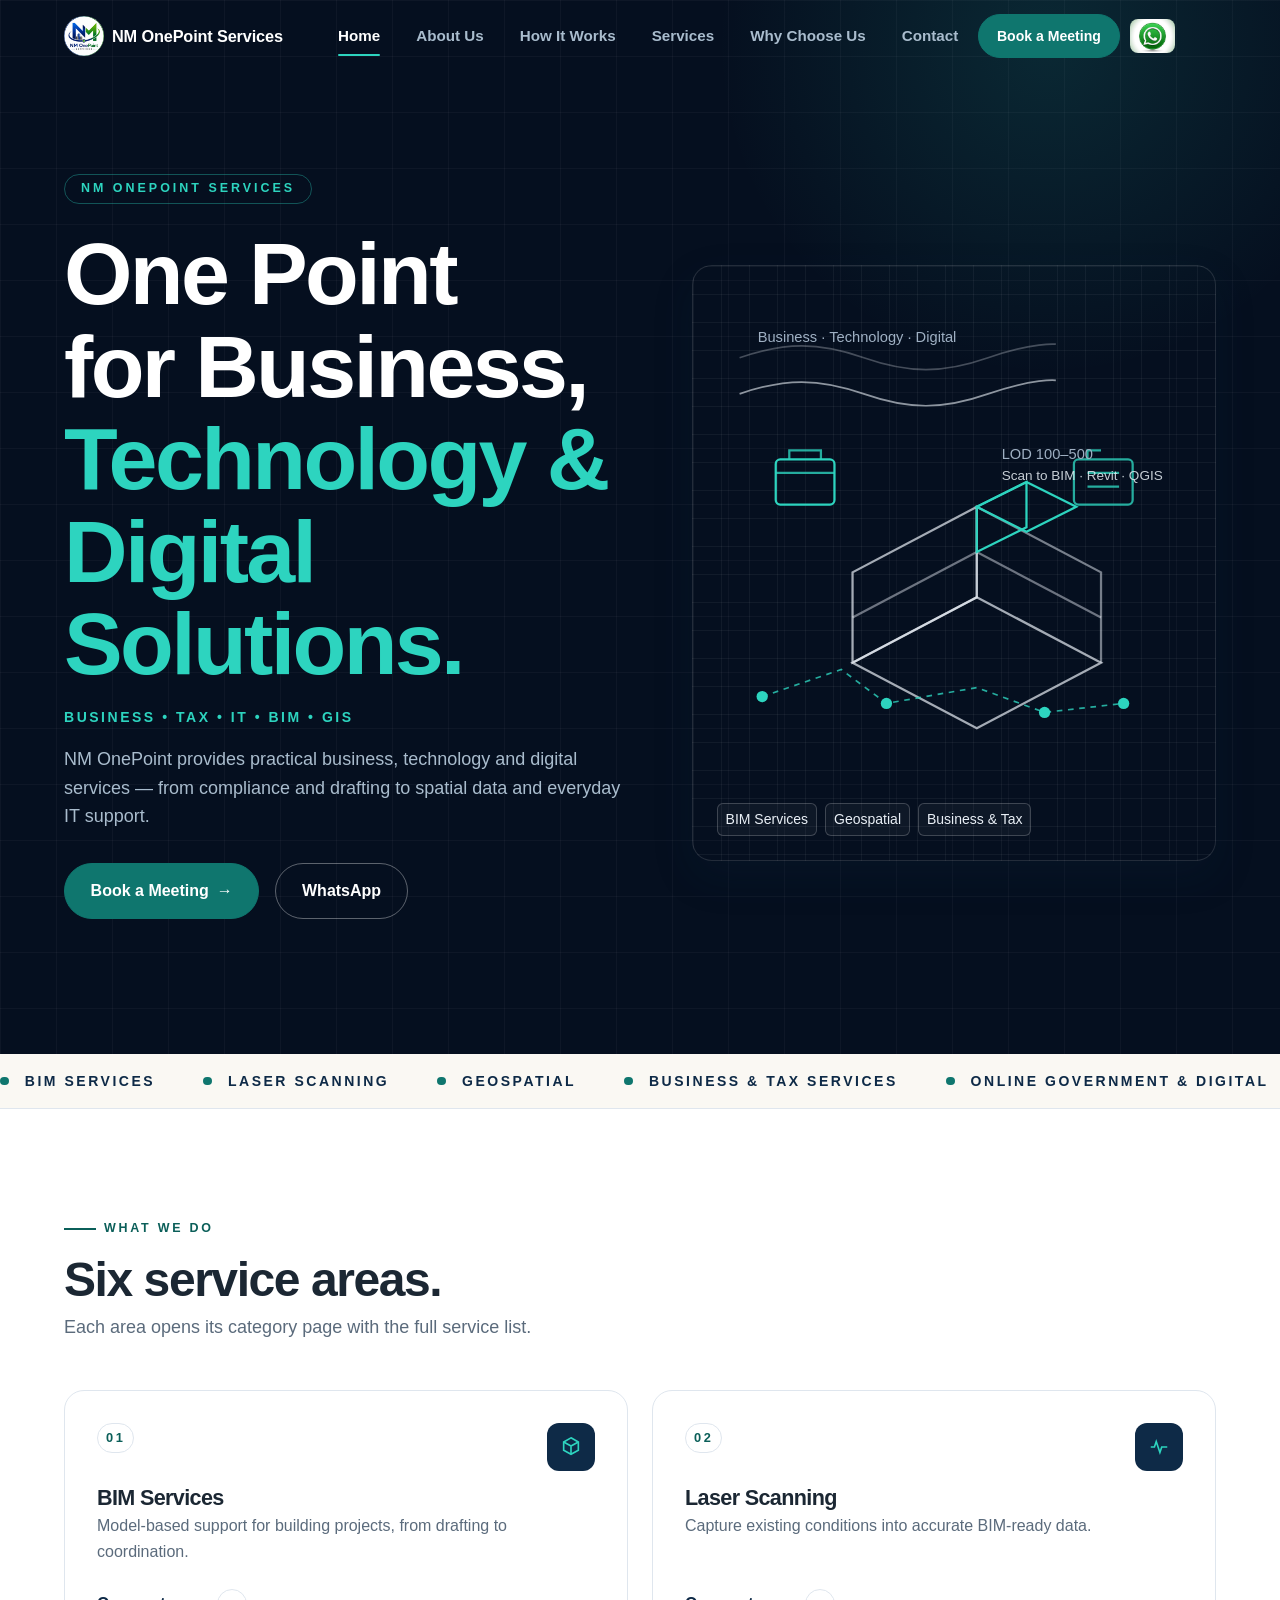
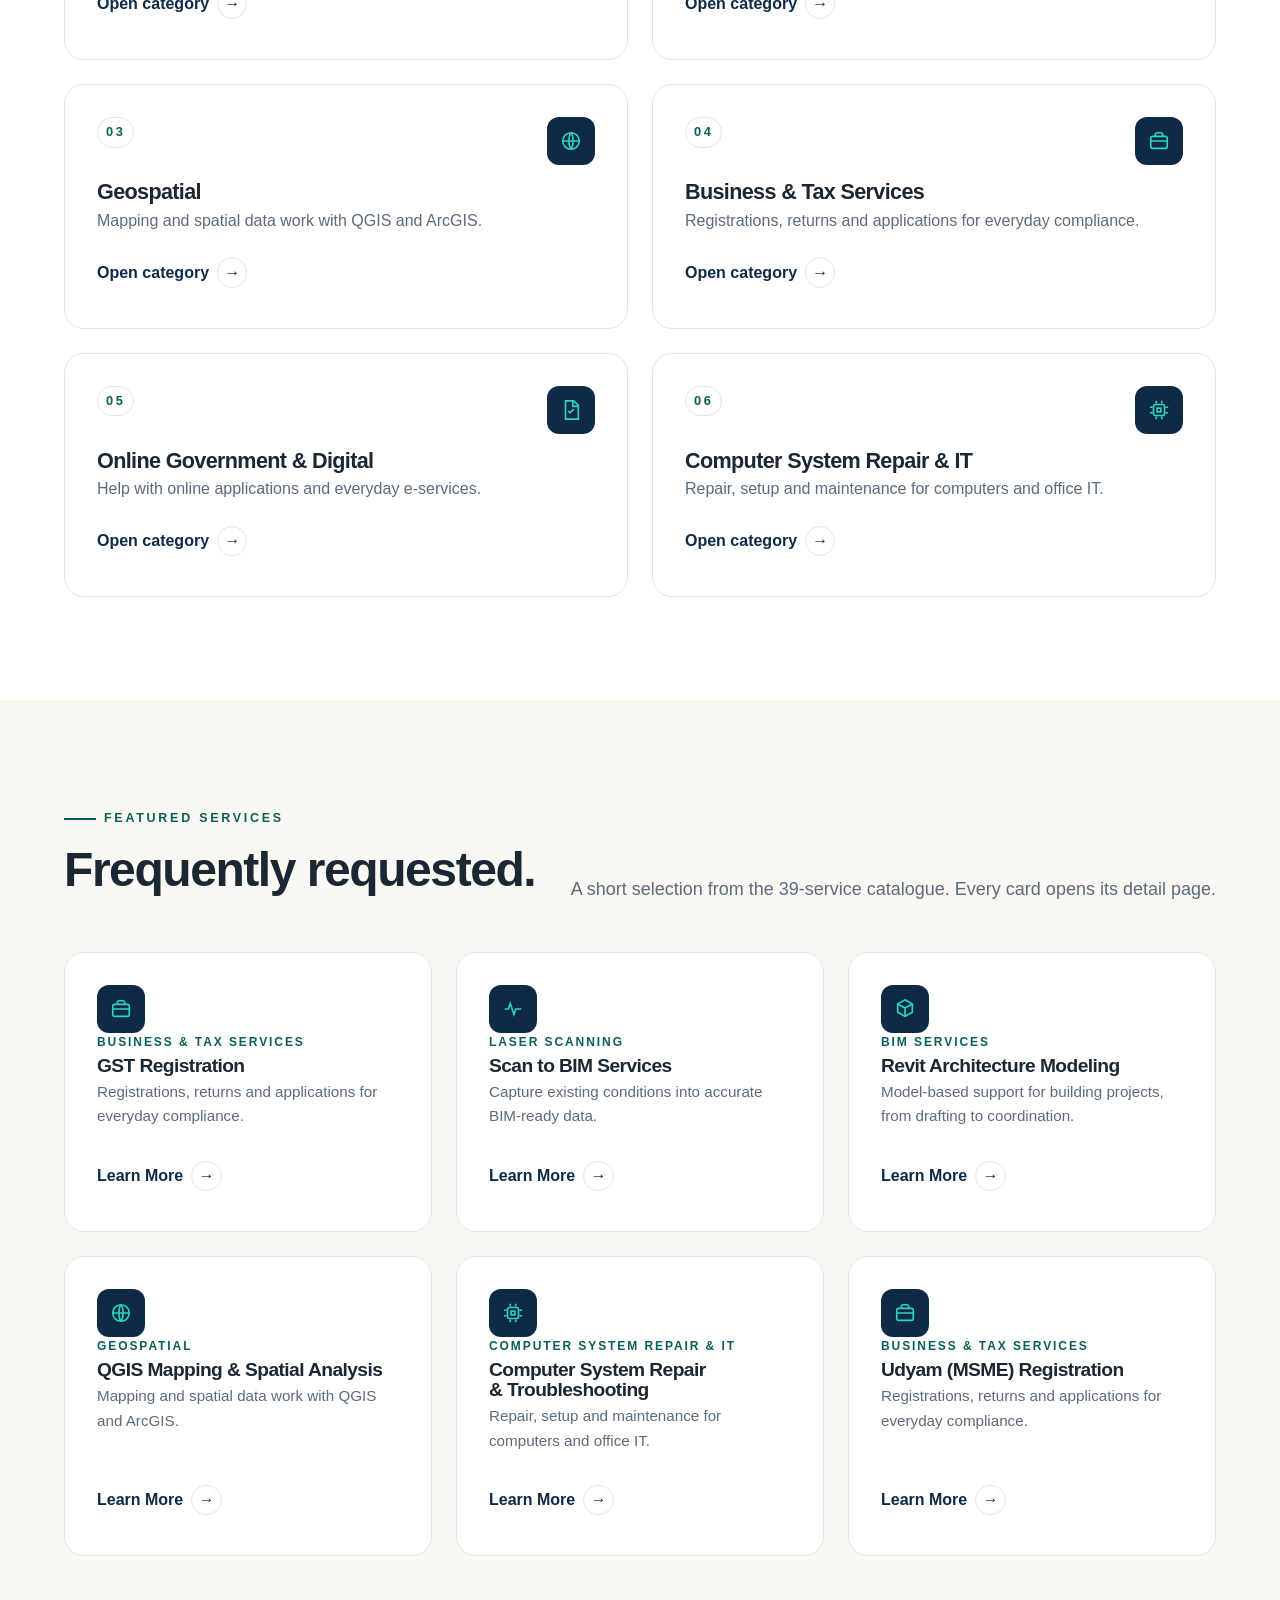
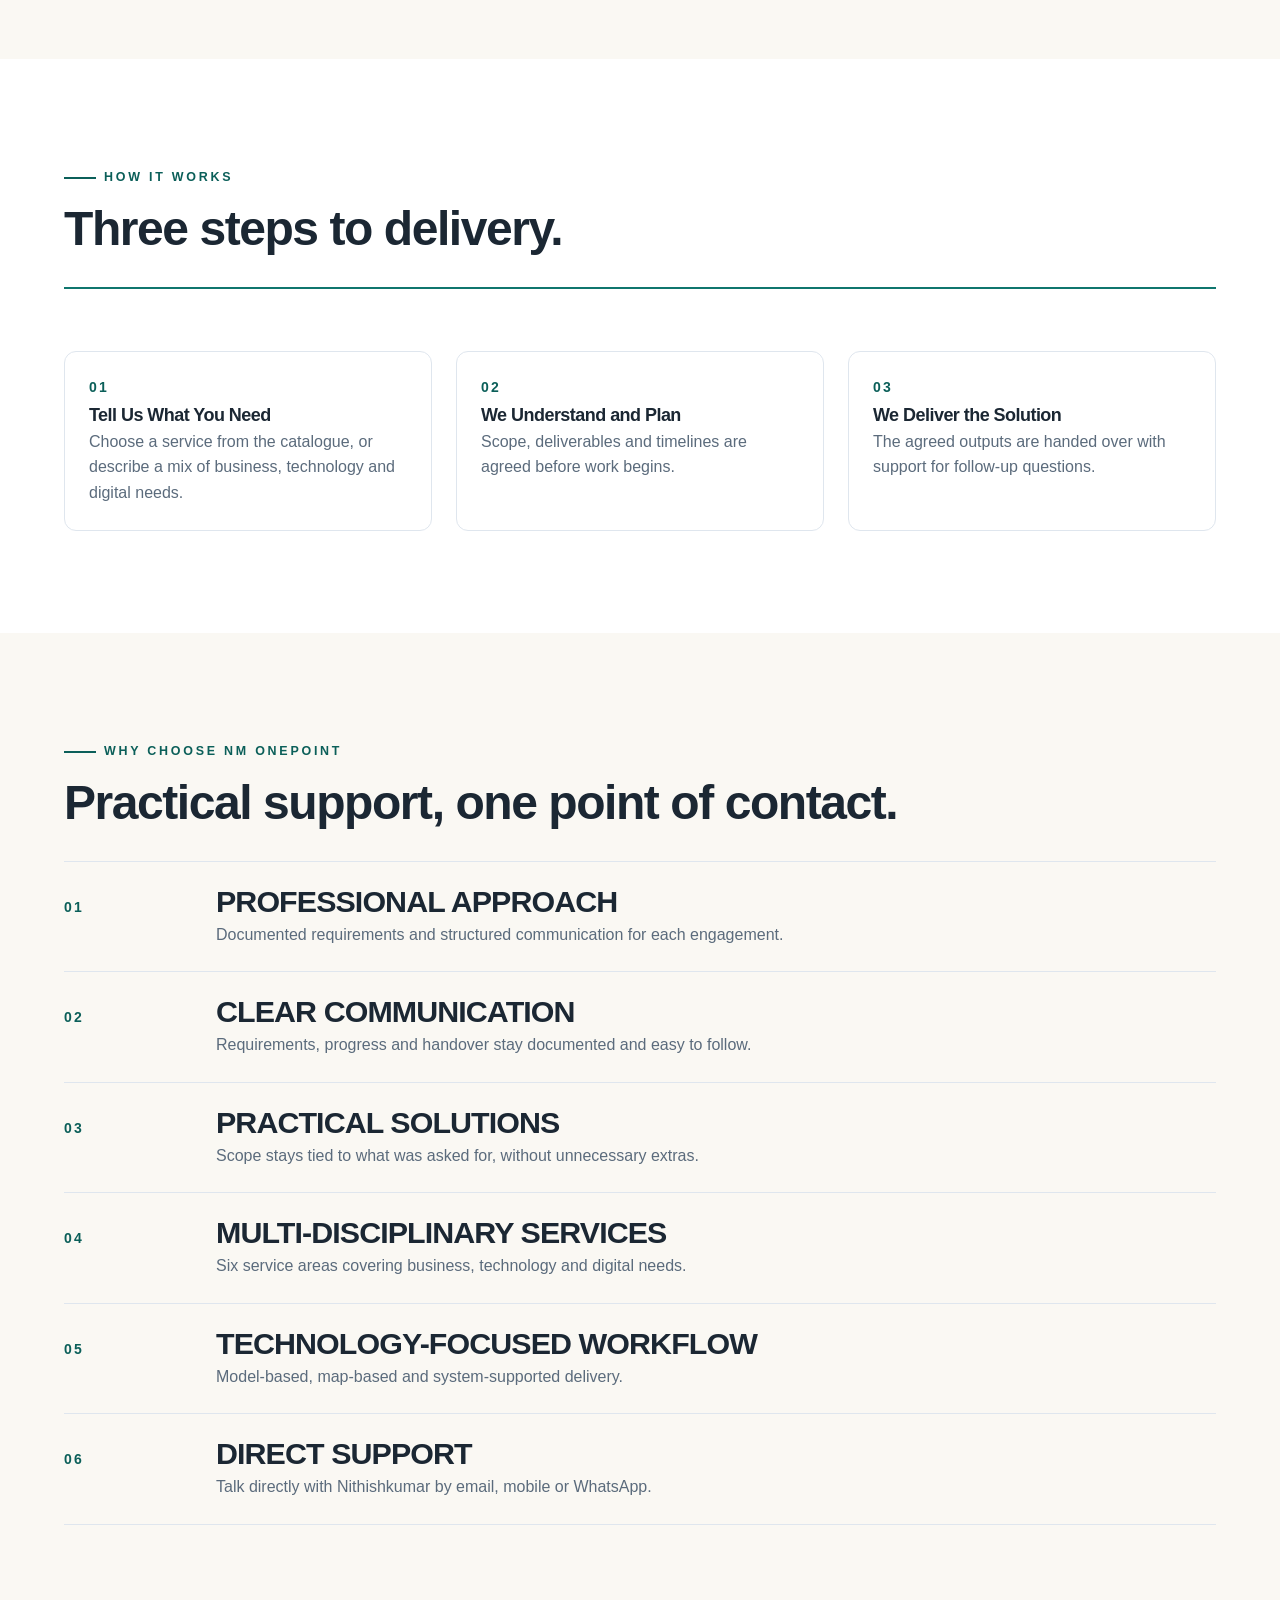
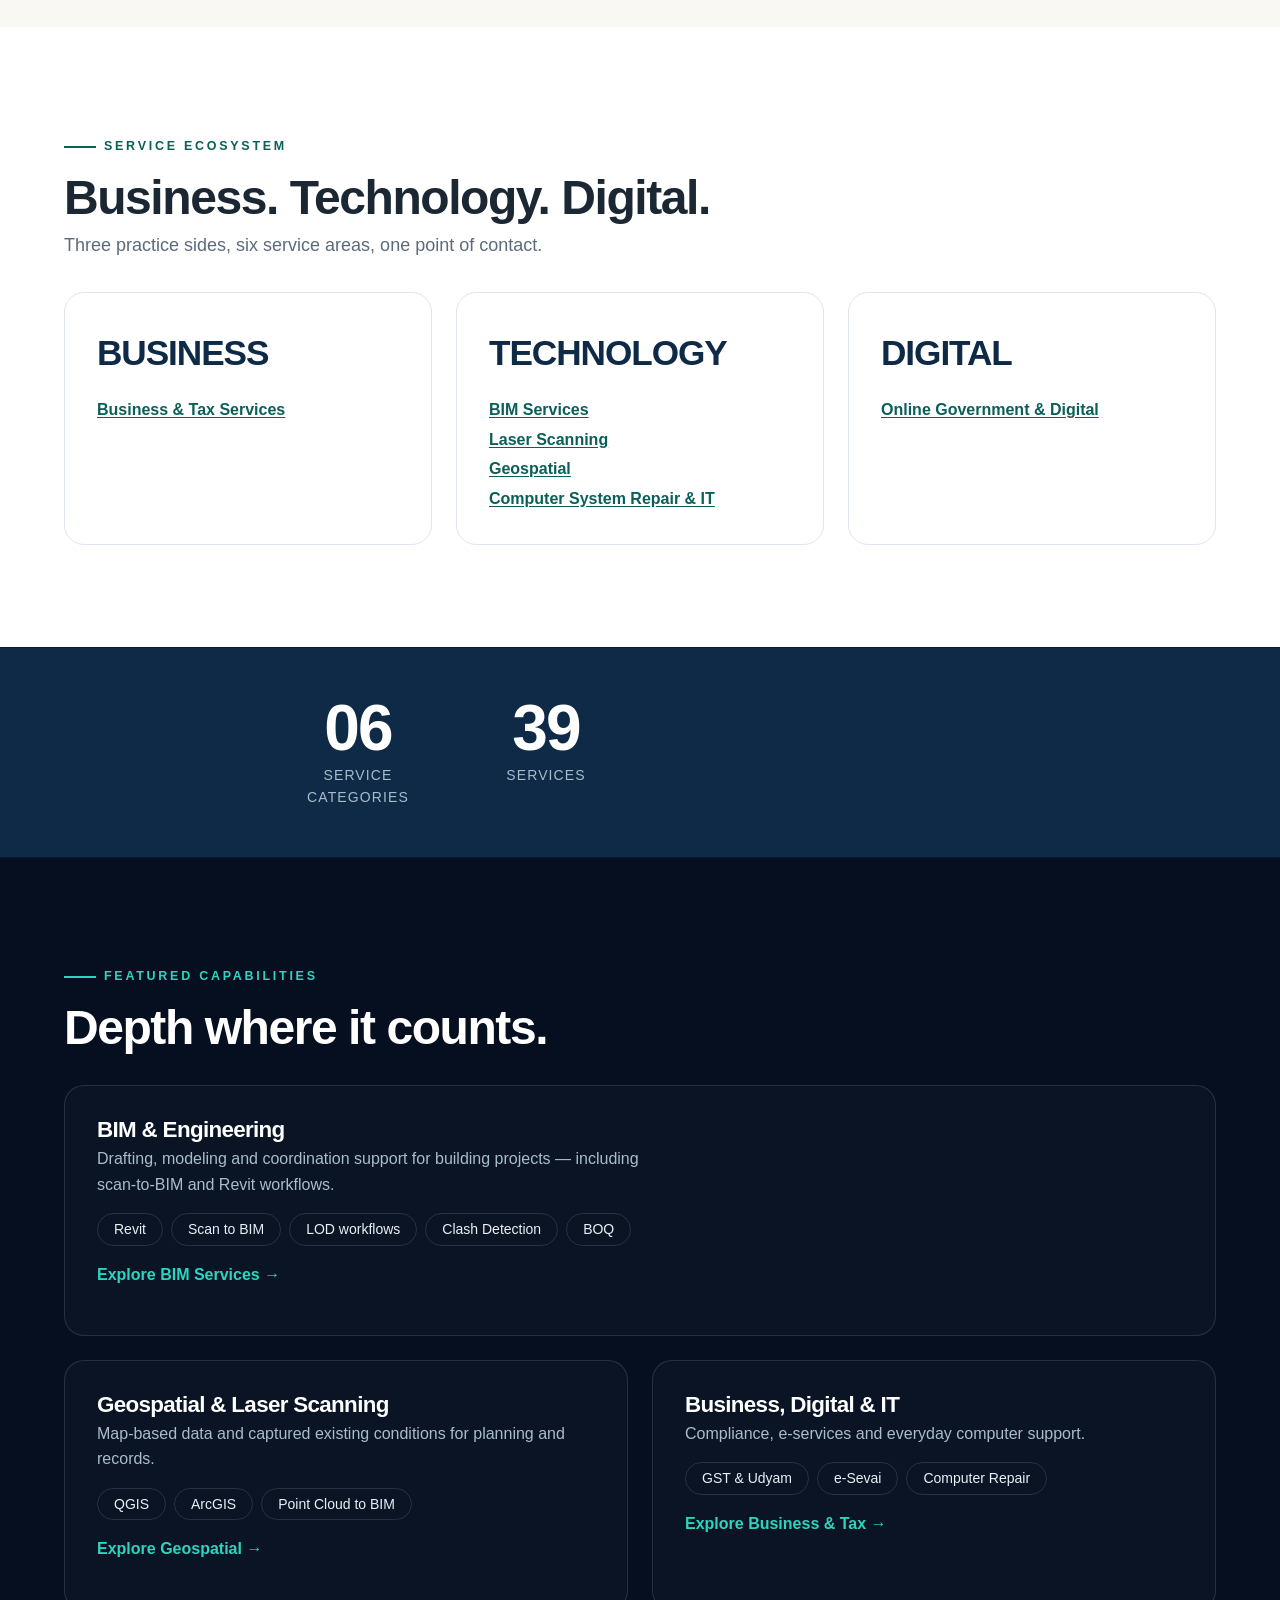
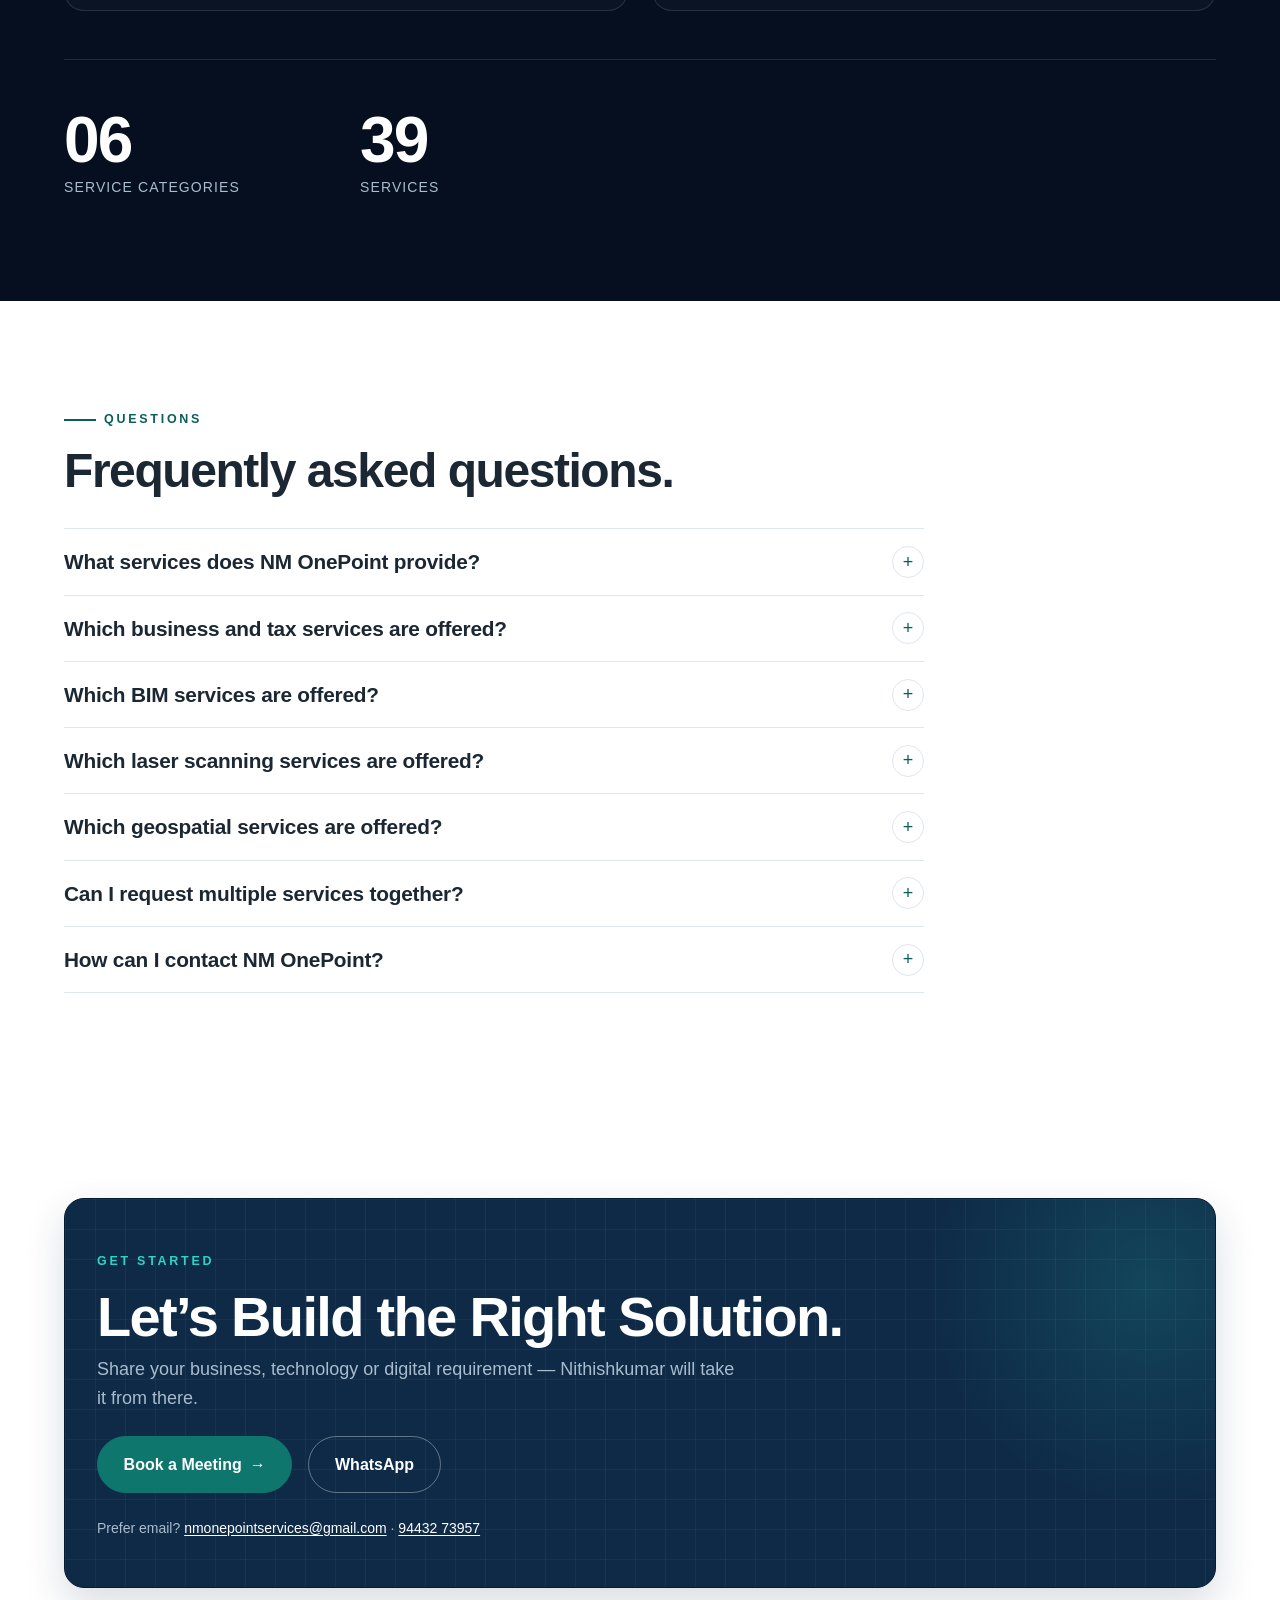
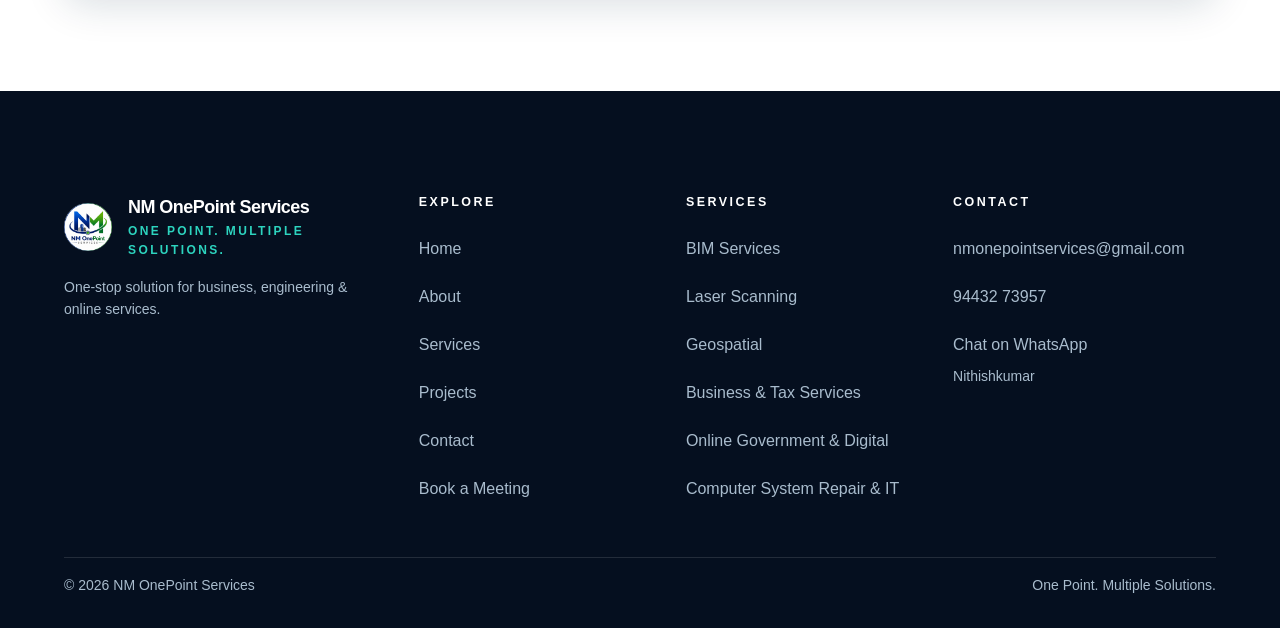
==== commit adbb5f30: "feat: redesign NM OnePoint homepage" ====
--- a/index.html
+++ b/index.html
@@ -3,19 +3,19 @@
 <head>
     <meta charset="UTF-8">
     <meta name="viewport" content="width=device-width, initial-scale=1.0">
-    <meta name="description" content="NM OnePoint Services — One Point. Multiple Solutions. Business & tax, engineering & BIM, online government services, computer repair & IT, and GIS with QGIS & ArcGIS.">
+    <meta name="description" content="NM OnePoint Services — One Point. Multiple Solutions. BIM services, laser scanning, geospatial, business & tax, online government services, and computer repair & IT.">
     <title>NM OnePoint Services | One Point. Multiple Solutions.</title>
 
     <meta property="og:type" content="website">
     <meta property="og:title" content="NM OnePoint Services | One Point. Multiple Solutions.">
-    <meta property="og:description" content="One-stop solution for business, engineering & online services: business & tax, engineering & BIM, online government services, IT support, and GIS.">
+    <meta property="og:description" content="One-stop solution for business, technology & digital services: BIM, laser scanning, geospatial, business & tax, online government services, and IT.">
     <meta property="og:image" content="assets/images/og-image.svg">
     <meta property="og:image:width" content="1200">
     <meta property="og:image:height" content="630">
     <meta property="og:image:alt" content="NM OnePoint Services — one point for business and technical solutions">
     <meta name="twitter:card" content="summary_large_image">
     <meta name="twitter:title" content="NM OnePoint Services | One Point. Multiple Solutions.">
-    <meta name="twitter:description" content="One-stop solution for business, engineering & online services: business & tax, engineering & BIM, online government services, IT support, and GIS.">
+    <meta name="twitter:description" content="One-stop solution for business, technology & digital services: BIM, laser scanning, geospatial, business & tax, online government services, and IT.">
     <meta name="twitter:image" content="assets/images/og-image.svg">
     <meta name="theme-color" content="#050f1f">
 
@@ -41,10 +41,13 @@
                     <nav class="site-nav" aria-label="Primary">
                         <ul>
                             <li><a href="index.html" aria-current="page">Home</a></li>
-                            <li><a href="about.html">About</a></li>
+                            <li><a href="about.html">About Us</a></li>
+                            <li><a href="index.html#process-title">How It Works</a></li>
                             <li><a href="services.html">Services</a></li>
-                            <li><a href="projects.html">Projects</a></li>
+                            <li><a href="index.html#why-title">Why Choose Us</a></li>
                             <li><a href="contact.html">Contact</a></li>
+                            <li><a href="contact.html">Book a Meeting</a></li>
+                            <li><a href="https://wa.me/919443273957" rel="noopener">WhatsApp</a></li>
                         </ul>
                     </nav>
                 </div>
@@ -57,9 +60,9 @@
             <div class="container hero-grid">
                 <div>
                     <p class="hero-eyebrow" data-reveal="fade">NM OnePoint Services</p>
-                    <h1 class="hero-title" id="hero-title" data-reveal="up">One Point.<br><span class="accent">Multiple Solutions.</span></h1>
+                    <h1 class="hero-title" id="hero-title" data-reveal="up">One Point<br>for Business,<br><span class="accent">Technology &amp; Digital Solutions.</span></h1>
                     <p class="hero-domains" data-reveal="up" data-delay="80">Business &bull; Tax &bull; IT &bull; BIM &bull; GIS</p>
-                    <p class="hero-lead" data-reveal="up" data-delay="140">One place for compliance, engineering models, spatial data and everyday digital services — coordinated through a single point of contact.</p>
+                    <p class="hero-lead" data-reveal="up" data-delay="140">NM OnePoint provides practical business, technology and digital services — from compliance and drafting to spatial data and everyday IT support.</p>
                     <div class="hero-actions" data-reveal="up" data-delay="200">
                         <a class="btn btn-primary" href="contact.html">Book a Meeting <span class="btn-arrow" aria-hidden="true">&rarr;</span></a>
                         <a class="btn btn-secondary" href="https://wa.me/919443273957" rel="noopener">WhatsApp</a>
@@ -101,7 +104,7 @@
                                 <circle class="tech-node" cx="360" cy="366" r="5" fill="#2dd4bf" style="animation-delay:2.6s"/>
                             </g>
                             <g font-family="Arial, Helvetica, sans-serif" font-size="13" fill="#9fb0c3">
-                                <text x="36" y="46">Business · Tax · IT · BIM · GIS</text>
+                                <text x="36" y="46">Business · Technology · Digital</text>
                                 <text x="252" y="150">LOD 100–500</text>
                             </g>
                             <g font-family="Arial, Helvetica, sans-serif" font-size="12" fill="#e8eef5" fill-opacity="0.85">
@@ -109,9 +112,9 @@
                             </g>
                         </svg>
                         <div class="tech-float-row" aria-hidden="true">
+                            <span class="tech-float-card">BIM Services</span>
+                            <span class="tech-float-card">Geospatial</span>
                             <span class="tech-float-card">Business &amp; Tax</span>
-                            <span class="tech-float-card">Engineering &amp; BIM</span>
-                            <span class="tech-float-card">GIS · IT · Online</span>
                         </div>
                     </div>
                 </figure>
@@ -120,73 +123,82 @@
 
         <div class="ticker" role="marquee" aria-label="Service capabilities">
             <ul class="ticker-track">
-                <li>Business &amp; Tax</li>
-                <li>Engineering &amp; BIM</li>
-                <li>Online Gov / Digital</li>
-                <li>Computer Repair &amp; IT</li>
-                <li>GIS</li>
-                <li aria-hidden="true">Business &amp; Tax</li>
-                <li aria-hidden="true">Engineering &amp; BIM</li>
-                <li aria-hidden="true">Online Gov / Digital</li>
-                <li aria-hidden="true">Computer Repair &amp; IT</li>
-                <li aria-hidden="true">GIS</li>
+                <li>BIM Services</li>
+                <li>Laser Scanning</li>
+                <li>Geospatial</li>
+                <li>Business &amp; Tax Services</li>
+                <li>Online Government &amp; Digital</li>
+                <li>Computer System Repair &amp; IT</li>
+                <li aria-hidden="true">BIM Services</li>
+                <li aria-hidden="true">Laser Scanning</li>
+                <li aria-hidden="true">Geospatial</li>
+                <li aria-hidden="true">Business &amp; Tax Services</li>
+                <li aria-hidden="true">Online Government &amp; Digital</li>
+                <li aria-hidden="true">Computer System Repair &amp; IT</li>
             </ul>
         </div>
 
         <section class="section" aria-labelledby="areas-title">
             <div class="container">
-                <div class="section-head split">
-                    <div>
-                        <p class="eyebrow" data-reveal="fade">Service areas</p>
-                        <h2 class="section-title" id="areas-title" data-reveal="up">Five areas.<br>One point of contact.</h2>
-                    </div>
-                    <p class="section-lead" data-reveal="up" data-delay="100">Each area opens its catalogue section on the Services page.</p>
+                <div class="section-head">
+                    <p class="eyebrow" data-reveal="fade">What we do</p>
+                    <h2 class="section-title" id="areas-title" data-reveal="up">Six service areas.</h2>
+                    <p class="section-lead" data-reveal="up" data-delay="100">Each area opens its category page with the full service list.</p>
                 </div>
                 <div class="bento">
-                    <a class="bento-card bento-lg" href="services.html#cat-engineering-bim" data-reveal="up">
+                    <a class="bento-card bento-half" href="category.html?category=bim-services" data-reveal="up">
                         <div class="bento-top">
                             <span class="bento-num" aria-hidden="true">01</span>
                             <span class="bento-icon" aria-hidden="true"><svg viewBox="0 0 24 24" width="22" height="22" fill="none" stroke="currentColor" stroke-width="1.8"><path d="M12 2l8 4.5v9L12 20l-8-4.5v-9L12 2z"/><path d="M12 11L4 6.5M12 11l8-4.5M12 11v9"/></svg></span>
                         </div>
-                        <h3>Engineering &amp; BIM</h3>
-                        <p class="bento-tag">Drafting, modeling and coordination support for building projects.</p>
-                        <span class="bento-link">Open catalogue <span class="bento-arrow" aria-hidden="true">&rarr;</span></span>
-                    </a>
-                    <a class="bento-card bento-md" href="services.html#cat-business-tax" data-reveal="up" data-delay="100">
+                        <h3>BIM Services</h3>
+                        <p class="bento-tag">Model-based support for building projects, from drafting to coordination.</p>
+                        <span class="bento-link">Open category <span class="bento-arrow" aria-hidden="true">&rarr;</span></span>
+                    </a>
+                    <a class="bento-card bento-half" href="category.html?category=laser-scanning" data-reveal="up" data-delay="100">
                         <div class="bento-top">
                             <span class="bento-num" aria-hidden="true">02</span>
+                            <span class="bento-icon" aria-hidden="true"><svg viewBox="0 0 24 24" width="22" height="22" fill="none" stroke="currentColor" stroke-width="1.8"><path d="M3 12h4l2-6 4 12 2-6h6"/></svg></span>
+                        </div>
+                        <h3>Laser Scanning</h3>
+                        <p class="bento-tag">Capture existing conditions into accurate BIM-ready data.</p>
+                        <span class="bento-link">Open category <span class="bento-arrow" aria-hidden="true">&rarr;</span></span>
+                    </a>
+                    <a class="bento-card bento-half" href="category.html?category=geospatial" data-reveal="up">
+                        <div class="bento-top">
+                            <span class="bento-num" aria-hidden="true">03</span>
+                            <span class="bento-icon" aria-hidden="true"><svg viewBox="0 0 24 24" width="22" height="22" fill="none" stroke="currentColor" stroke-width="1.8"><circle cx="12" cy="12" r="9"/><path d="M3 12h18M12 3c3 3.5 3 14 0 18M12 3c-3 3.5-3 14 0 18"/></svg></span>
+                        </div>
+                        <h3>Geospatial</h3>
+                        <p class="bento-tag">Mapping and spatial data work with QGIS and ArcGIS.</p>
+                        <span class="bento-link">Open category <span class="bento-arrow" aria-hidden="true">&rarr;</span></span>
+                    </a>
+                    <a class="bento-card bento-half" href="category.html?category=business-tax" data-reveal="up" data-delay="100">
+                        <div class="bento-top">
+                            <span class="bento-num" aria-hidden="true">04</span>
                             <span class="bento-icon" aria-hidden="true"><svg viewBox="0 0 24 24" width="22" height="22" fill="none" stroke="currentColor" stroke-width="1.8"><rect x="3" y="7" width="18" height="13" rx="2"/><path d="M8 7V5a2 2 0 0 1 2-2h4a2 2 0 0 1 2 2v2M3 12h18"/></svg></span>
                         </div>
-                        <h3>Business &amp; Tax</h3>
+                        <h3>Business &amp; Tax Services</h3>
                         <p class="bento-tag">Registrations, returns and applications for everyday compliance.</p>
-                        <span class="bento-link">Open catalogue <span class="bento-arrow" aria-hidden="true">&rarr;</span></span>
-                    </a>
-                    <a class="bento-card bento-half" href="services.html#cat-online-government" data-reveal="up">
-                        <div class="bento-top">
-                            <span class="bento-num" aria-hidden="true">03</span>
+                        <span class="bento-link">Open category <span class="bento-arrow" aria-hidden="true">&rarr;</span></span>
+                    </a>
+                    <a class="bento-card bento-half" href="category.html?category=online-government" data-reveal="up">
+                        <div class="bento-top">
+                            <span class="bento-num" aria-hidden="true">05</span>
                             <span class="bento-icon" aria-hidden="true"><svg viewBox="0 0 24 24" width="22" height="22" fill="none" stroke="currentColor" stroke-width="1.8"><path d="M6 2h9l5 5v15H6z"/><path d="M14 2v6h6M9 13l2 2 4-4"/></svg></span>
                         </div>
                         <h3>Online Government &amp; Digital</h3>
                         <p class="bento-tag">Help with online applications and everyday e-services.</p>
-                        <span class="bento-link">Open catalogue <span class="bento-arrow" aria-hidden="true">&rarr;</span></span>
-                    </a>
-                    <a class="bento-card bento-half" href="services.html#cat-it-support" data-reveal="up" data-delay="100">
-                        <div class="bento-top">
-                            <span class="bento-num" aria-hidden="true">04</span>
+                        <span class="bento-link">Open category <span class="bento-arrow" aria-hidden="true">&rarr;</span></span>
+                    </a>
+                    <a class="bento-card bento-half" href="category.html?category=computer-repair" data-reveal="up" data-delay="100">
+                        <div class="bento-top">
+                            <span class="bento-num" aria-hidden="true">06</span>
                             <span class="bento-icon" aria-hidden="true"><svg viewBox="0 0 24 24" width="22" height="22" fill="none" stroke="currentColor" stroke-width="1.8"><rect x="6" y="6" width="12" height="12" rx="2"/><rect x="10" y="10" width="4" height="4"/><path d="M9 2v3M15 2v3M9 19v3M15 19v3M2 9h3M2 15h3M19 9h3M19 15h3"/></svg></span>
                         </div>
-                        <h3>Computer Repair &amp; IT</h3>
+                        <h3>Computer System Repair &amp; IT</h3>
                         <p class="bento-tag">Repair, setup and maintenance for computers and office IT.</p>
-                        <span class="bento-link">Open catalogue <span class="bento-arrow" aria-hidden="true">&rarr;</span></span>
-                    </a>
-                    <a class="bento-card bento-wide" href="services.html#cat-gis" data-reveal="up">
-                        <div class="bento-top">
-                            <span class="bento-num" aria-hidden="true">05</span>
-                            <span class="bento-icon" aria-hidden="true"><svg viewBox="0 0 24 24" width="22" height="22" fill="none" stroke="currentColor" stroke-width="1.8"><circle cx="12" cy="12" r="9"/><path d="M3 12h18M12 3c3 3.5 3 14 0 18M12 3c-3 3.5-3 14 0 18"/></svg></span>
-                        </div>
-                        <h3>GIS (QGIS &amp; ArcGIS)</h3>
-                        <p class="bento-tag">Mapping and spatial data work with QGIS and ArcGIS.</p>
-                        <span class="bento-link">Open catalogue <span class="bento-arrow" aria-hidden="true">&rarr;</span></span>
+                        <span class="bento-link">Open category <span class="bento-arrow" aria-hidden="true">&rarr;</span></span>
                     </a>
                 </div>
             </div>
@@ -219,18 +231,18 @@
                     <div class="steps-three">
                         <article class="step" data-reveal="up">
                             <span class="step-number">01</span>
-                            <h3>Choose Your Service</h3>
-                            <p>Pick a service from the catalogue, or describe a mix of business, engineering and online needs.</p>
+                            <h3>Tell Us What You Need</h3>
+                            <p>Choose a service from the catalogue, or describe a mix of business, technology and digital needs.</p>
                         </article>
                         <article class="step" data-reveal="up" data-delay="100">
                             <span class="step-number">02</span>
-                            <h3>Share Your Requirement</h3>
-                            <p>Send the details through the enquiry form, by email, or over WhatsApp.</p>
+                            <h3>We Understand and Plan</h3>
+                            <p>Scope, deliverables and timelines are agreed before work begins.</p>
                         </article>
                         <article class="step" data-reveal="up" data-delay="200">
                             <span class="step-number">03</span>
-                            <h3>Get the Service</h3>
-                            <p>Scope and deliverables are agreed first, then the work is delivered with follow-up support.</p>
+                            <h3>We Deliver the Solution</h3>
+                            <p>The agreed outputs are handed over with support for follow-up questions.</p>
                         </article>
                     </div>
                 </div>
@@ -240,32 +252,63 @@
         <section class="section story" aria-labelledby="why-title">
             <div class="container">
                 <p class="eyebrow" data-reveal="fade">Why choose NM OnePoint</p>
-                <h2 class="section-title" id="why-title" data-reveal="up">Set up for practical work.</h2>
+                <h2 class="section-title" id="why-title" data-reveal="up">Practical support, one point of contact.</h2>
                 <div class="why-list">
                     <div class="why-row" data-reveal="right">
                         <span class="why-num">01</span>
-                        <div><h3>Multiple professional service areas</h3><p>Five categories and 39 listed services, from compliance to engineering models.</p></div>
+                        <div><h3>Professional approach</h3><p>Documented requirements and structured communication for each engagement.</p></div>
                     </div>
                     <div class="why-row" data-reveal="right" data-delay="80">
                         <span class="why-num">02</span>
-                        <div><h3>Business &amp; tax support</h3><p>GST, Udyam, Professional Tax, PAN, TAN, IEC and digital signatures in one place.</p></div>
+                        <div><h3>Clear communication</h3><p>Requirements, progress and handover stay documented and easy to follow.</p></div>
                     </div>
                     <div class="why-row" data-reveal="right" data-delay="120">
                         <span class="why-num">03</span>
-                        <div><h3>BIM &amp; engineering capability</h3><p>Scan to BIM, Revit modeling, clash detection and quantity take-off.</p></div>
+                        <div><h3>Practical solutions</h3><p>Scope stays tied to what was asked for, without unnecessary extras.</p></div>
                     </div>
                     <div class="why-row" data-reveal="right" data-delay="160">
                         <span class="why-num">04</span>
-                        <div><h3>GIS capability</h3><p>QGIS and ArcGIS mapping, spatial analysis and land use mapping.</p></div>
+                        <div><h3>Multi-disciplinary services</h3><p>Six service areas covering business, technology and digital needs.</p></div>
                     </div>
                     <div class="why-row" data-reveal="right" data-delay="200">
                         <span class="why-num">05</span>
-                        <div><h3>IT and computer support</h3><p>Repair, Windows setup, software installation, cleanup and recovery assistance.</p></div>
+                        <div><h3>Technology-focused workflow</h3><p>Model-based, map-based and system-supported delivery.</p></div>
                     </div>
                     <div class="why-row" data-reveal="right" data-delay="240">
                         <span class="why-num">06</span>
-                        <div><h3>One-point service approach</h3><p>Related requirements stay coordinated through a single point of contact.</p></div>
-                    </div>
+                        <div><h3>Direct support</h3><p>Talk directly with Nithishkumar by email, mobile or WhatsApp.</p></div>
+                    </div>
+                </div>
+            </div>
+        </section>
+
+        <section class="section" aria-labelledby="ecosystem-title">
+            <div class="container">
+                <p class="eyebrow" data-reveal="fade">Service ecosystem</p>
+                <h2 class="section-title" id="ecosystem-title" data-reveal="up">Business. Technology. Digital.</h2>
+                <p class="section-lead" data-reveal="up" data-delay="100">Three practice sides, six service areas, one point of contact.</p>
+                <div class="eco-grid">
+                    <article class="eco-card" data-reveal="up">
+                        <p class="eco-word">Business</p>
+                        <ul class="eco-list">
+                            <li><a href="category.html?category=business-tax">Business &amp; Tax Services</a></li>
+                        </ul>
+                    </article>
+                    <article class="eco-card" data-reveal="up" data-delay="100">
+                        <p class="eco-word">Technology</p>
+                        <ul class="eco-list">
+                            <li><a href="category.html?category=bim-services">BIM Services</a></li>
+                            <li><a href="category.html?category=laser-scanning">Laser Scanning</a></li>
+                            <li><a href="category.html?category=geospatial">Geospatial</a></li>
+                            <li><a href="category.html?category=computer-repair">Computer System Repair &amp; IT</a></li>
+                        </ul>
+                    </article>
+                    <article class="eco-card" data-reveal="up" data-delay="200">
+                        <p class="eco-word">Digital</p>
+                        <ul class="eco-list">
+                            <li><a href="category.html?category=online-government">Online Government &amp; Digital</a></li>
+                        </ul>
+                    </article>
                 </div>
             </div>
         </section>
@@ -274,7 +317,7 @@
             <div class="container">
                 <div class="stats-grid">
                     <div data-reveal="up">
-                        <span class="stat-value" data-count="5">05</span>
+                        <span class="stat-value" data-count="6">06</span>
                         <p class="stat-label">Service Categories</p>
                     </div>
                     <div data-reveal="up" data-delay="100">
@@ -287,13 +330,12 @@
 
         <section class="section section-dark tech-section" aria-labelledby="tech-title">
             <div class="container">
-                <p class="eyebrow eyebrow-light" data-reveal="fade">Technical capabilities</p>
-                <h2 class="section-title" id="tech-title" data-reveal="up">Engineering Data.<br>Digital Intelligence.</h2>
-                <p class="section-lead" data-reveal="up" data-delay="100">Model-based, map-based and system support for building, spatial and office-IT work.</p>
+                <p class="eyebrow eyebrow-light" data-reveal="fade">Featured capabilities</p>
+                <h2 class="section-title" id="tech-title" data-reveal="up">Depth where it counts.</h2>
                 <div class="tech-grid">
-                    <article class="tech-panel" data-reveal="up">
-                        <h3>BIM</h3>
-                        <p>Drafting, modeling and coordination support for building projects.</p>
+                    <article class="tech-panel tech-panel-wide" data-reveal="up">
+                        <h3>BIM &amp; Engineering</h3>
+                        <p>Drafting, modeling and coordination support for building projects — including scan-to-BIM and Revit workflows.</p>
                         <ul>
                             <li>Revit</li>
                             <li>Scan to BIM</li>
@@ -301,82 +343,40 @@
                             <li>Clash Detection</li>
                             <li>BOQ</li>
                         </ul>
-                        <figure class="tech-figure" role="img" aria-label="Illustrative BIM graphic: building model wireframe">
-                            <span class="showcase-scan" aria-hidden="true"></span>
-                            <svg viewBox="0 0 400 220" aria-hidden="true" focusable="false">
-                                <g fill="none" stroke="#e8eef5" stroke-opacity="0.35" stroke-width="1.5">
-                                    <path d="M40 190l120-60 120 60-120 60z"/>
-                                    <path d="M40 190v-70l120-60v70z"/>
-                                    <path d="M280 190v-70l-120-60v70"/>
-                                    <path d="M40 150l120-60 120 60M40 170l120-60 120 60"/>
-                                </g>
-                                <g fill="none" stroke="#2dd4bf" stroke-width="2">
-                                    <path d="M160 130v-34l40-20v34z"/>
-                                    <path d="M160 96l40-20 40 20-40 20z"/>
-                                    <circle cx="310" cy="60" r="5" fill="#2dd4bf" stroke="none"/>
-                                </g>
-                                <rect x="30" y="106" width="220" height="3" fill="#2dd4bf" fill-opacity="0.55"/>
-                            </svg>
-                        </figure>
-                        <span class="tech-caption">Illustrative graphic — project imagery to follow</span>
-                    </article>
-                    <article class="tech-panel" data-reveal="up" data-delay="150">
-                        <h3>GIS</h3>
-                        <p>Mapping and spatial data work with QGIS and ArcGIS.</p>
+                        <p><a class="tech-link" href="category.html?category=bim-services">Explore BIM Services <span aria-hidden="true">&rarr;</span></a></p>
+                    </article>
+                    <article class="tech-panel" data-reveal="up" data-delay="100">
+                        <h3>Geospatial &amp; Laser Scanning</h3>
+                        <p>Map-based data and captured existing conditions for planning and records.</p>
                         <ul>
                             <li>QGIS</li>
                             <li>ArcGIS</li>
-                            <li>Geospatial solutions</li>
-                            <li>Land Use Mapping</li>
-                        </ul>
-                        <figure class="tech-figure" role="img" aria-label="Illustrative GIS graphic: map contours with a location marker">
-                            <span class="showcase-scan" aria-hidden="true"></span>
-                            <svg viewBox="0 0 400 220" aria-hidden="true" focusable="false">
-                                <g fill="none" stroke="#e8eef5" stroke-opacity="0.3" stroke-width="1.5">
-                                    <path d="M20 60h360M20 110h360M20 160h360M70 20v180M140 20v180M210 20v180M280 20v180M350 20v180"/>
-                                </g>
-                                <g fill="none" stroke="#2dd4bf" stroke-width="2">
-                                    <path d="M40 170c40-10 60-40 100-48s70-16 100-40"/>
-                                    <path d="M60 60h60l30 30 50 10" stroke-dasharray="6 6" stroke-opacity="0.85"/>
-                                </g>
-                                <g>
-                                    <circle cx="250" cy="100" r="22" fill="none" stroke="#2dd4bf" stroke-width="2" stroke-opacity="0.7"/>
-                                    <circle cx="250" cy="100" r="7" fill="#2dd4bf"/>
-                                    <path d="M250 122l-9 18h18z" fill="#2dd4bf"/>
-                                </g>
-                            </svg>
-                        </figure>
-                        <span class="tech-caption">Illustrative graphic — project imagery to follow</span>
-                    </article>
-                    <article class="tech-panel" data-reveal="up" data-delay="300">
-                        <h3>IT</h3>
-                        <p>Repair, setup and maintenance for computers and office IT.</p>
+                            <li>Point Cloud to BIM</li>
+                        </ul>
+                        <p><a class="tech-link" href="category.html?category=geospatial">Explore Geospatial <span aria-hidden="true">&rarr;</span></a></p>
+                    </article>
+                    <article class="tech-panel" data-reveal="up" data-delay="200">
+                        <h3>Business, Digital &amp; IT</h3>
+                        <p>Compliance, e-services and everyday computer support.</p>
                         <ul>
+                            <li>GST &amp; Udyam</li>
+                            <li>e-Sevai</li>
                             <li>Computer Repair</li>
-                            <li>Software Support</li>
-                            <li>IT Services</li>
-                            <li>Data Recovery</li>
-                        </ul>
-                        <figure class="tech-figure" role="img" aria-label="Illustrative IT graphic: system nodes and connections">
-                            <span class="showcase-scan" aria-hidden="true"></span>
-                            <svg viewBox="0 0 400 220" aria-hidden="true" focusable="false">
-                                <g fill="none" stroke="#e8eef5" stroke-opacity="0.35" stroke-width="1.5">
-                                    <rect x="150" y="60" width="100" height="70" rx="8"/>
-                                    <rect x="175" y="140" width="50" height="8" rx="4"/>
-                                    <path d="M200 148v22M170 178h60"/>
-                                </g>
-                                <g fill="none" stroke="#2dd4bf" stroke-width="2">
-                                    <path d="M150 95H70V60M250 95h80v-35M200 60V30" stroke-opacity="0.8"/>
-                                </g>
-                                <g fill="#2dd4bf">
-                                    <circle cx="70" cy="60" r="6"/>
-                                    <circle cx="330" cy="60" r="6" fill-opacity="0.7"/>
-                                    <circle cx="200" cy="30" r="6" fill-opacity="0.85"/>
-                                </g>
-                            </svg>
-                        </figure>
-                        <span class="tech-caption">Illustrative graphic — project imagery to follow</span>
-                    </article>
+                        </ul>
+                        <p><a class="tech-link" href="category.html?category=business-tax">Explore Business &amp; Tax <span aria-hidden="true">&rarr;</span></a></p>
+                    </article>
+                </div>
+                <div class="stats-band">
+                    <div class="stats-grid" data-stats-grid>
+                        <div data-reveal="up">
+                            <span class="stat-value" data-count="6">06</span>
+                            <p class="stat-label">Service Categories</p>
+                        </div>
+                        <div data-reveal="up" data-delay="100">
+                            <span class="stat-value" data-count="39">39</span>
+                            <p class="stat-label">Services</p>
+                        </div>
+                    </div>
                 </div>
             </div>
         </section>
@@ -397,8 +397,8 @@
             <div class="container">
                 <div class="cta-band" data-reveal="scale">
                     <p class="cta-kicker">Get started</p>
-                    <h2 class="cta-title" id="cta-title">Let&rsquo;s Build the Right Solution for Your Requirement.</h2>
-                    <p class="section-lead">One point for business, engineering &amp; online solutions — start with a conversation.</p>
+                    <h2 class="cta-title" id="cta-title">Let&rsquo;s Build the Right Solution.</h2>
+                    <p class="section-lead">Share your business, technology or digital requirement — Nithishkumar will take it from there.</p>
                     <div class="cta-actions">
                         <a class="btn btn-primary" href="contact.html">Book a Meeting <span class="btn-arrow" aria-hidden="true">&rarr;</span></a>
                         <a class="btn btn-secondary" href="https://wa.me/919443273957" rel="noopener">WhatsApp</a>
--- a/css/components.css
+++ b/css/components.css
@@ -2031,3 +2031,58 @@
 a.bento-card:hover h3 {
     color: var(--color-primary);
 }
+
+
+/* ---------- Homepage 25: ecosystem + capability links ---------- */
+
+.eco-grid {
+    display: grid;
+    grid-template-columns: 1fr;
+    gap: var(--space-lg);
+    margin-top: var(--space-xl);
+}
+
+.eco-card {
+    border: 1px solid var(--color-border);
+    border-radius: var(--radius-lg);
+    background: var(--color-background);
+    padding: var(--space-xl);
+}
+
+.eco-word {
+    font-size: clamp(1.6rem, 3vw, 2.2rem);
+    font-weight: var(--font-weight-black);
+    letter-spacing: var(--letter-tight);
+    text-transform: uppercase;
+    color: var(--color-primary);
+    margin-bottom: var(--space-md);
+}
+
+.eco-list {
+    list-style: none;
+    margin: 0;
+    padding: 0;
+    display: grid;
+    gap: var(--space-xs);
+}
+
+.eco-list a {
+    color: var(--color-accent-ink);
+    font-weight: var(--font-weight-semibold);
+}
+
+.tech-panel-wide {
+    grid-column: span 1;
+}
+
+.tech-link {
+    color: var(--color-mint);
+    font-weight: var(--font-weight-bold);
+    text-decoration: none;
+}
+
+.tech-link:hover {
+    color: #ffffff;
+    text-decoration: underline;
+    text-underline-offset: 4px;
+}
--- a/css/responsive.css
+++ b/css/responsive.css
@@ -413,3 +413,16 @@
         grid-template-columns: repeat(3, 1fr);
     }
 }
+
+
+@media (min-width: 768px) {
+    .eco-grid {
+        grid-template-columns: repeat(3, 1fr);
+    }
+}
+
+@media (min-width: 1024px) {
+    .tech-panel-wide {
+        grid-column: span 2;
+    }
+}
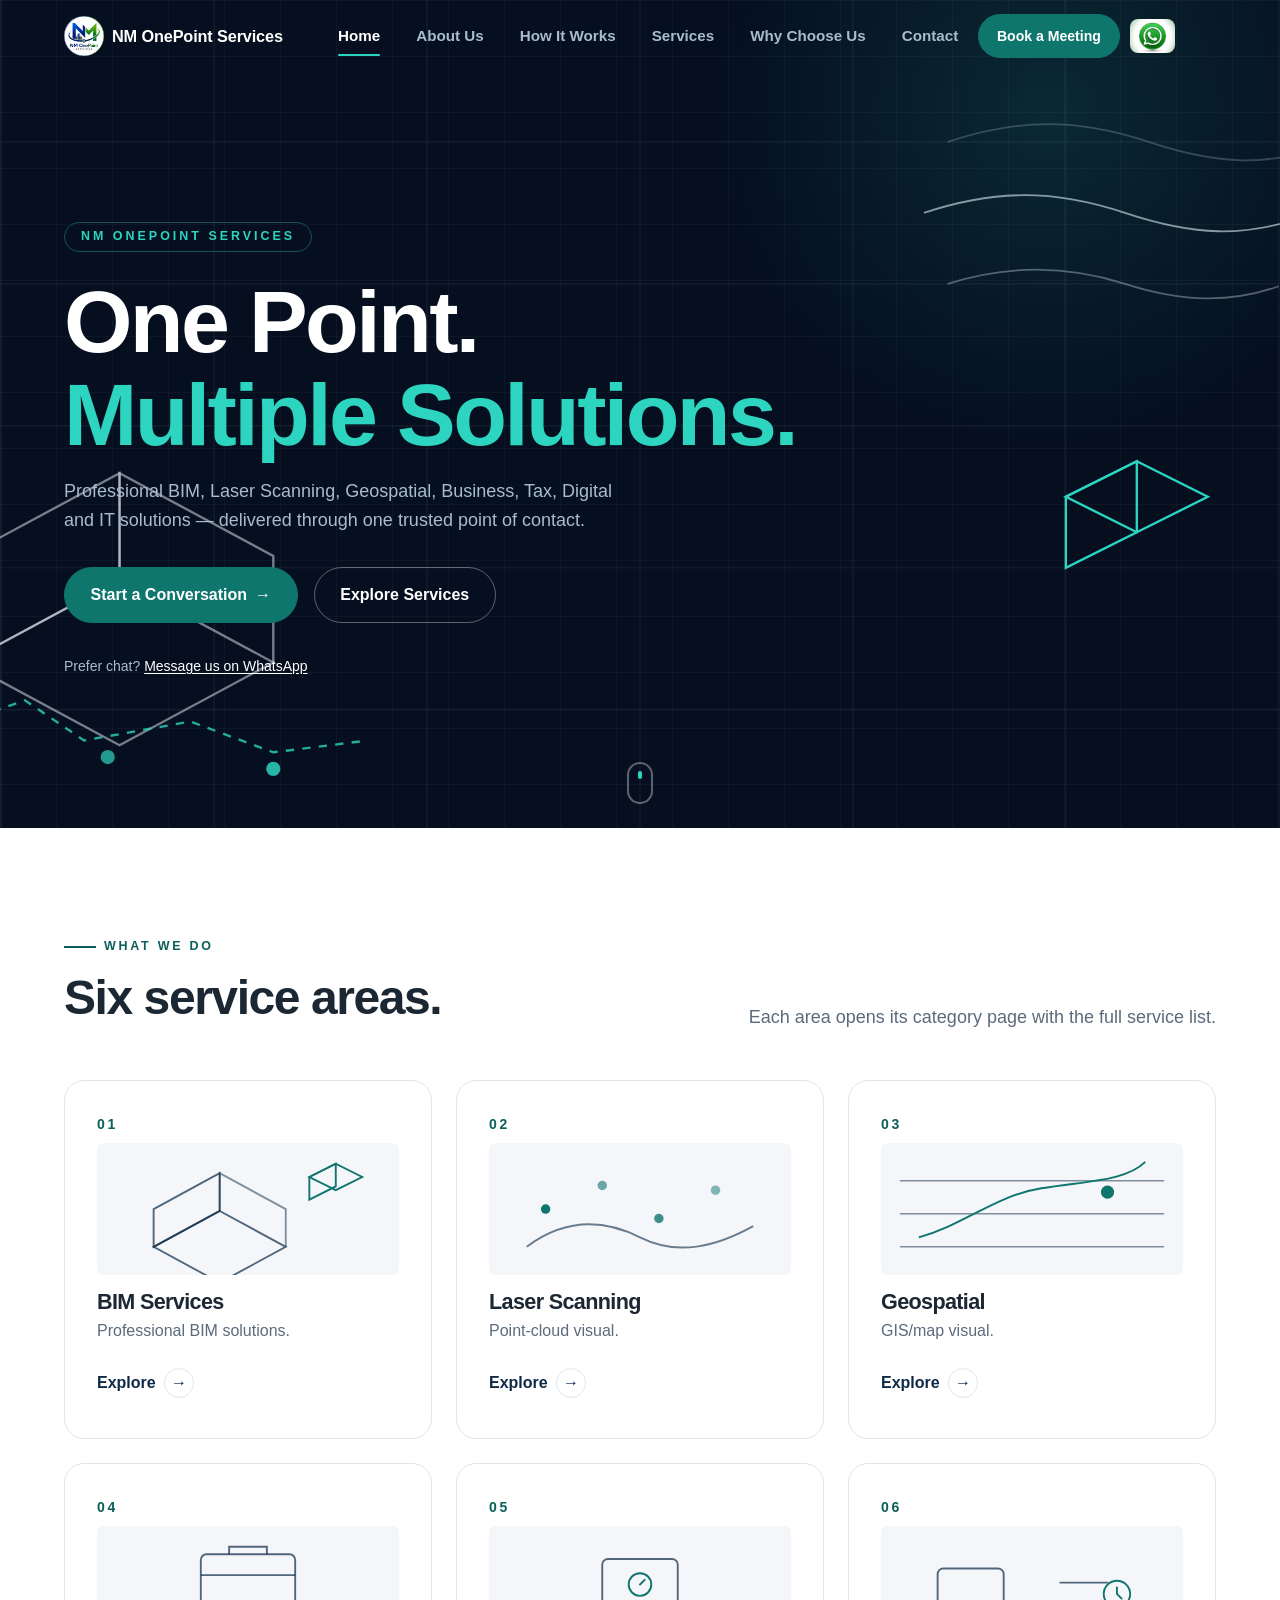
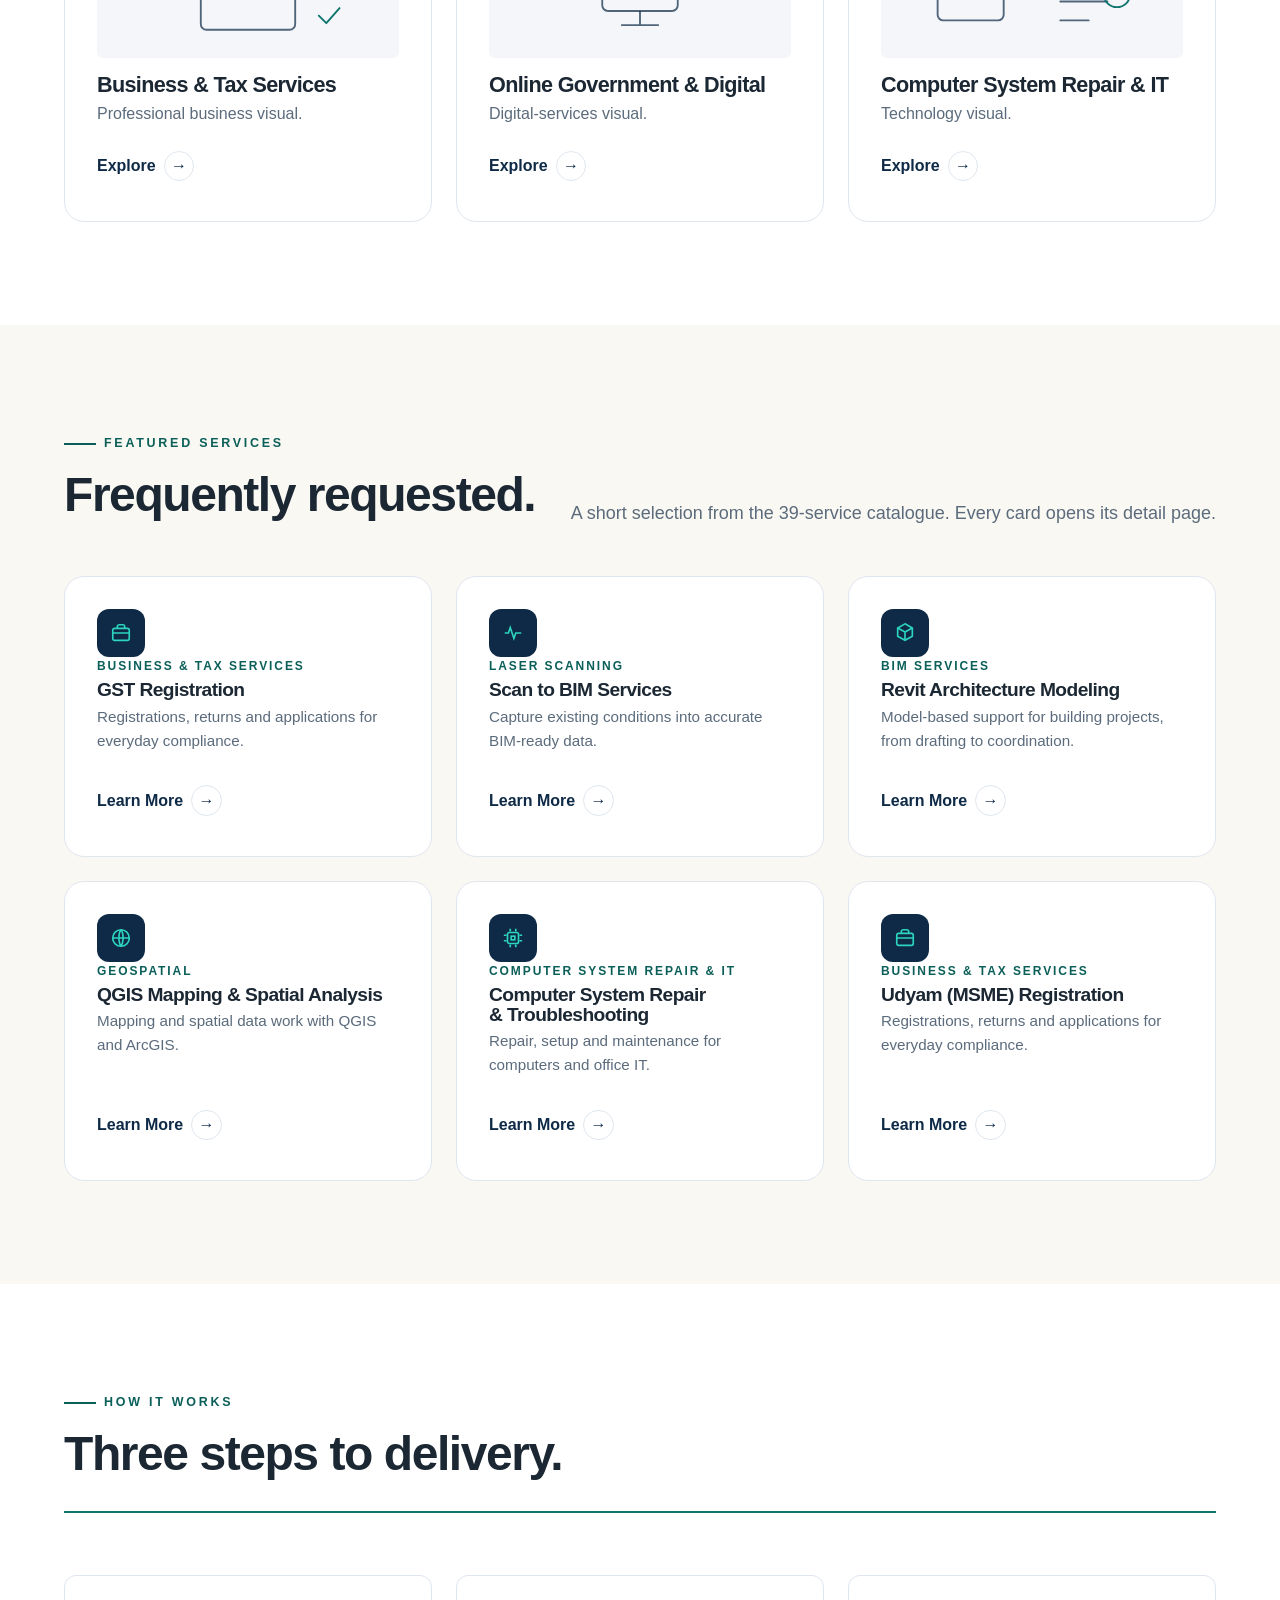
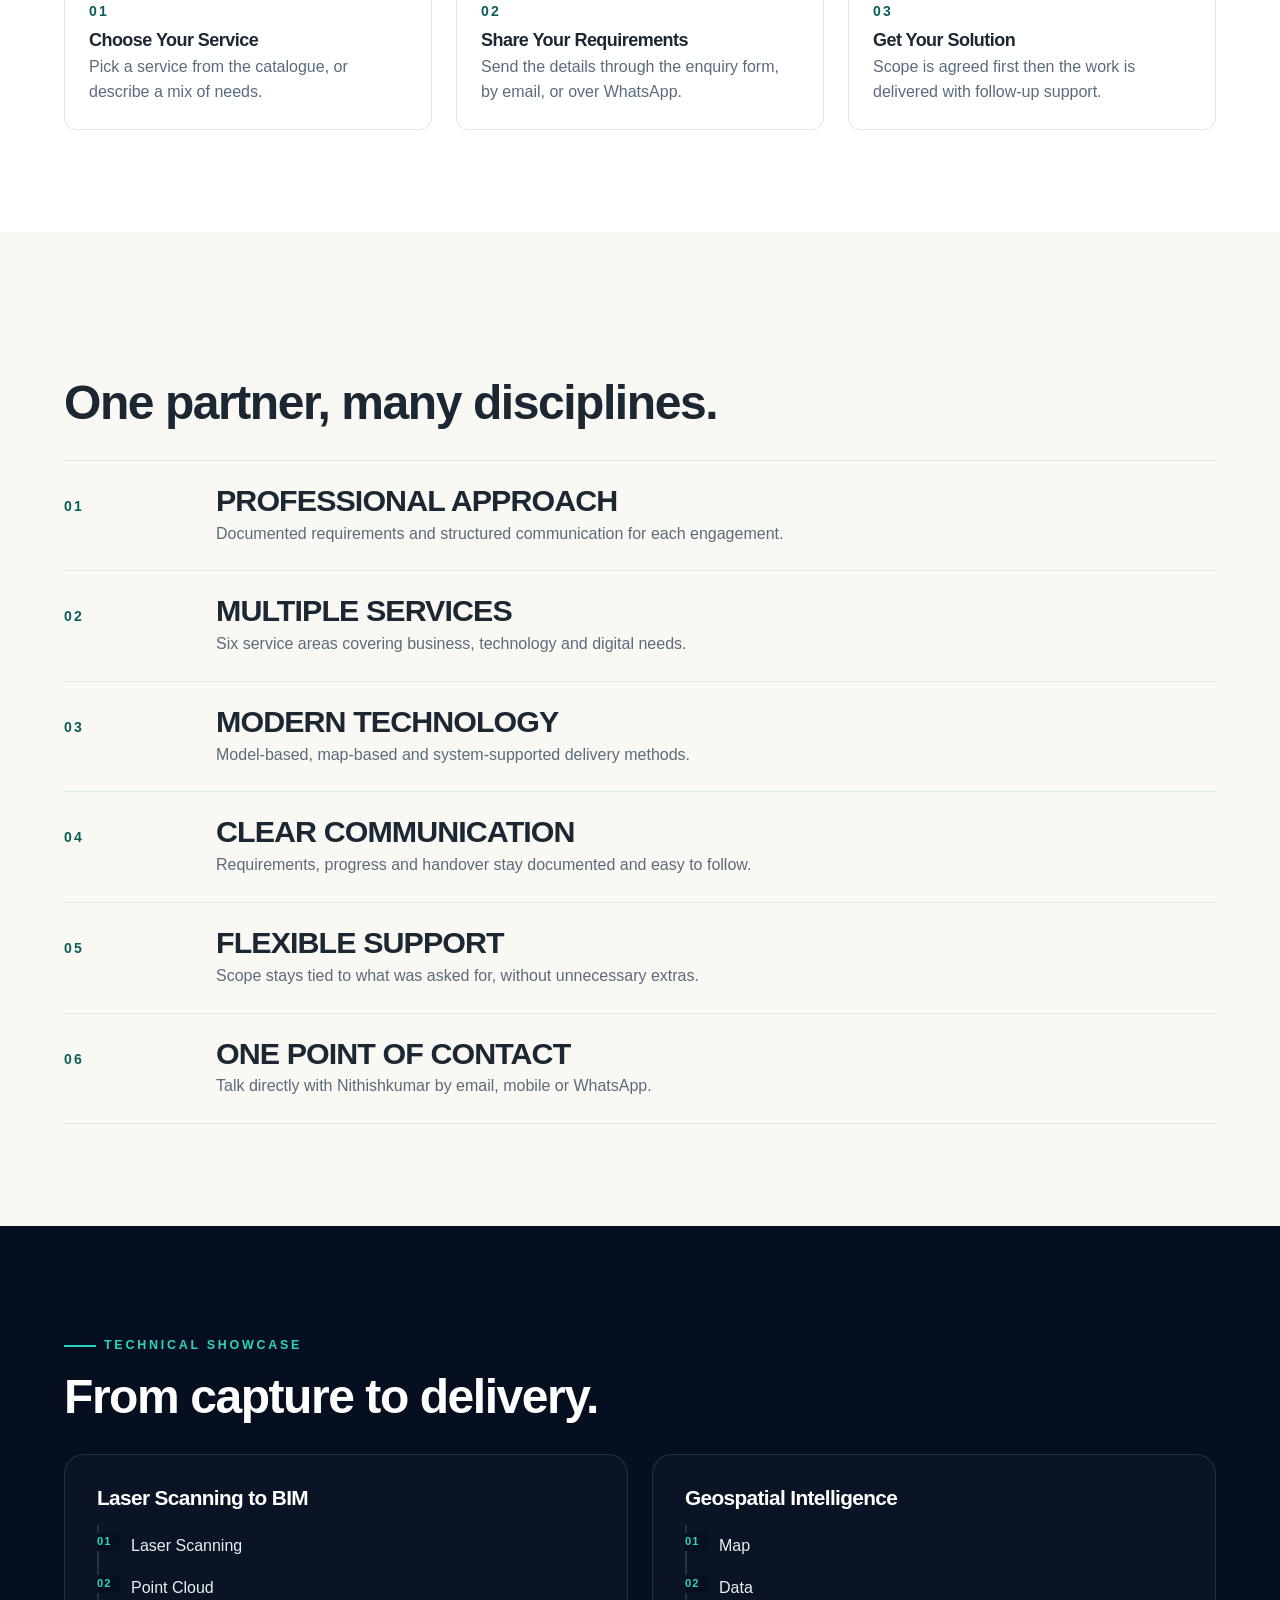
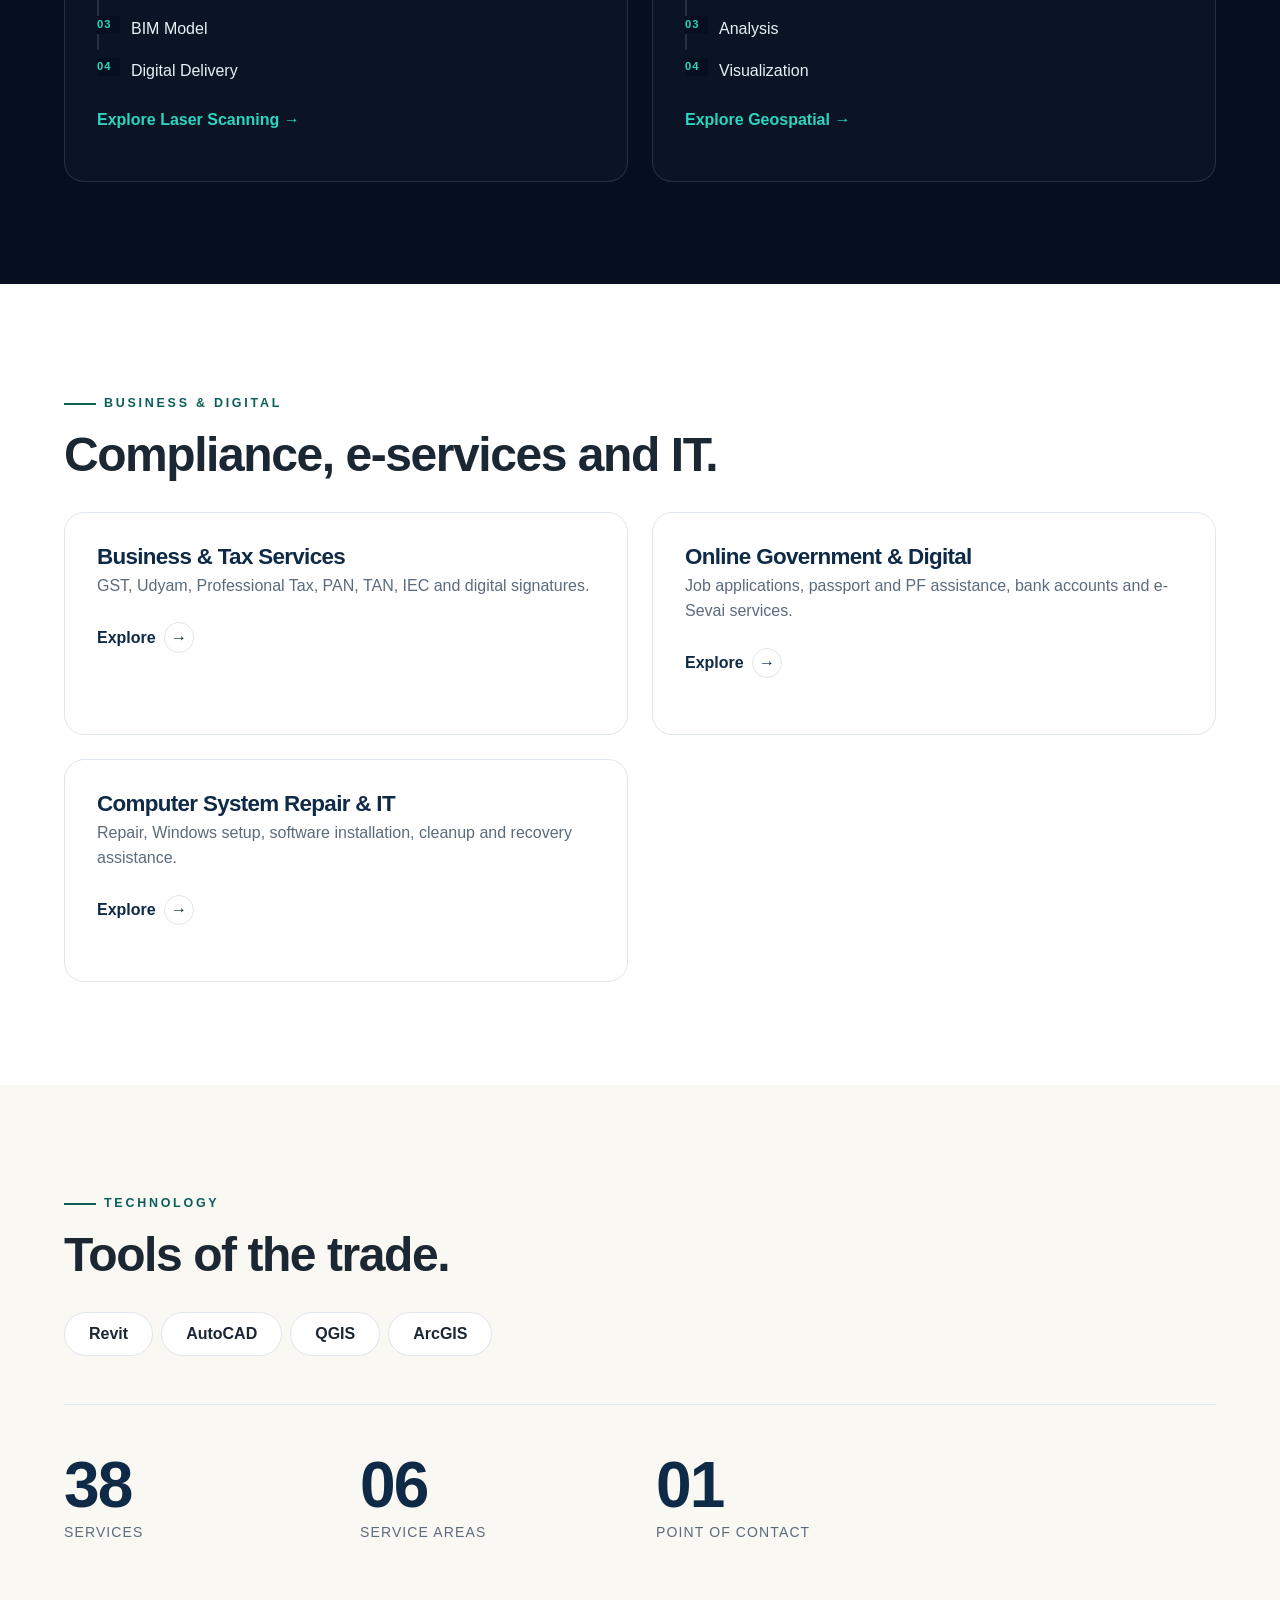
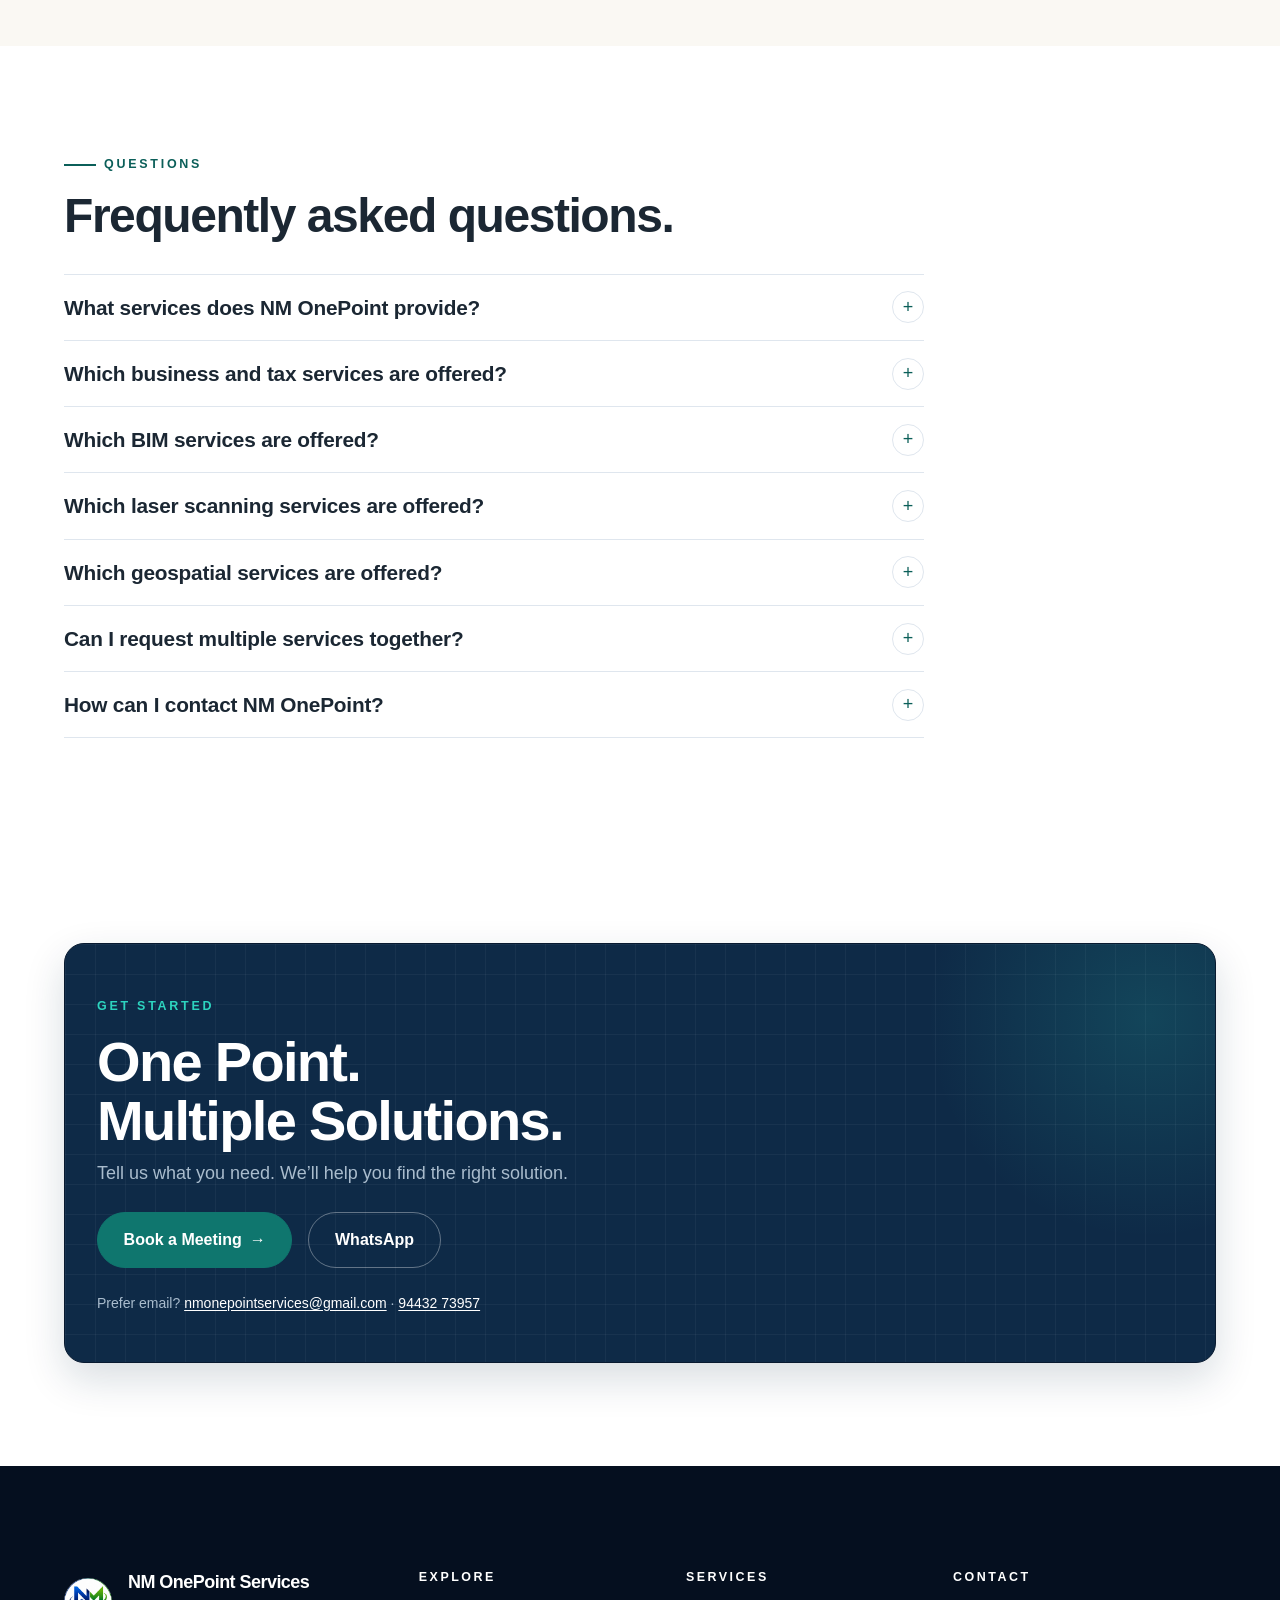
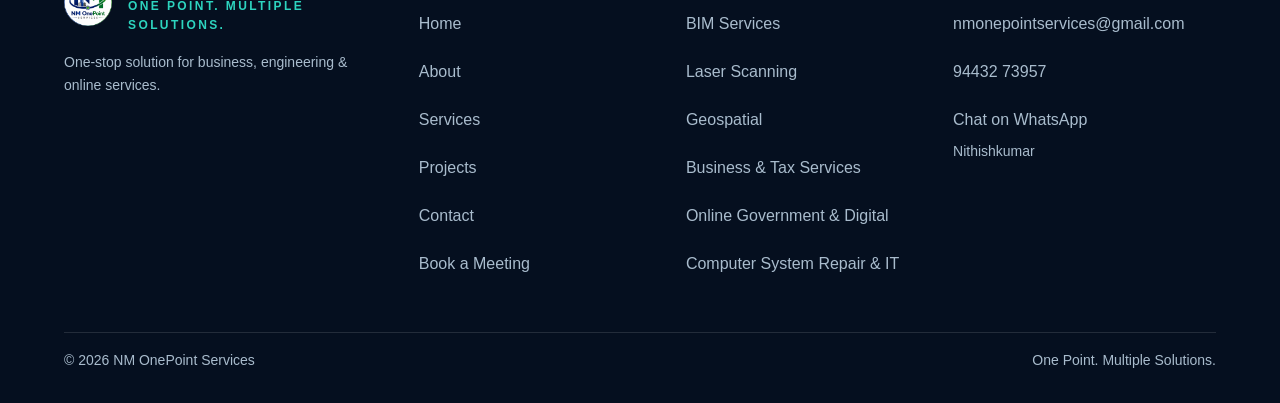
==== commit 0df186ff: "feat: redesign NM OnePoint homepage" ====
--- a/index.html
+++ b/index.html
@@ -3,19 +3,19 @@
 <head>
     <meta charset="UTF-8">
     <meta name="viewport" content="width=device-width, initial-scale=1.0">
-    <meta name="description" content="NM OnePoint Services — One Point. Multiple Solutions. BIM services, laser scanning, geospatial, business & tax, online government services, and computer repair & IT.">
+    <meta name="description" content="NM OnePoint Services — One Point. Multiple Solutions. Professional BIM, laser scanning, geospatial, business, tax, digital and IT solutions through one trusted point of contact.">
     <title>NM OnePoint Services | One Point. Multiple Solutions.</title>
 
     <meta property="og:type" content="website">
     <meta property="og:title" content="NM OnePoint Services | One Point. Multiple Solutions.">
-    <meta property="og:description" content="One-stop solution for business, technology & digital services: BIM, laser scanning, geospatial, business & tax, online government services, and IT.">
+    <meta property="og:description" content="Professional BIM, laser scanning, geospatial, business, tax, digital and IT solutions — delivered through one trusted point of contact.">
     <meta property="og:image" content="assets/images/og-image.svg">
     <meta property="og:image:width" content="1200">
     <meta property="og:image:height" content="630">
     <meta property="og:image:alt" content="NM OnePoint Services — one point for business and technical solutions">
     <meta name="twitter:card" content="summary_large_image">
     <meta name="twitter:title" content="NM OnePoint Services | One Point. Multiple Solutions.">
-    <meta name="twitter:description" content="One-stop solution for business, technology & digital services: BIM, laser scanning, geospatial, business & tax, online government services, and IT.">
+    <meta name="twitter:description" content="Professional BIM, laser scanning, geospatial, business, tax, digital and IT solutions.">
     <meta name="twitter:image" content="assets/images/og-image.svg">
     <meta name="theme-color" content="#050f1f">
 
@@ -56,150 +56,119 @@
     </div>
 
     <main id="main-content" class="site-main">
-        <section class="hero" aria-labelledby="hero-title">
-            <div class="container hero-grid">
-                <div>
-                    <p class="hero-eyebrow" data-reveal="fade">NM OnePoint Services</p>
-                    <h1 class="hero-title" id="hero-title" data-reveal="up">One Point<br>for Business,<br><span class="accent">Technology &amp; Digital Solutions.</span></h1>
-                    <p class="hero-domains" data-reveal="up" data-delay="80">Business &bull; Tax &bull; IT &bull; BIM &bull; GIS</p>
-                    <p class="hero-lead" data-reveal="up" data-delay="140">NM OnePoint provides practical business, technology and digital services — from compliance and drafting to spatial data and everyday IT support.</p>
-                    <div class="hero-actions" data-reveal="up" data-delay="200">
-                        <a class="btn btn-primary" href="contact.html">Book a Meeting <span class="btn-arrow" aria-hidden="true">&rarr;</span></a>
-                        <a class="btn btn-secondary" href="https://wa.me/919443273957" rel="noopener">WhatsApp</a>
-                    </div>
-                </div>
-                <figure class="hero-visual" aria-label="Business, digital, BIM, GIS and IT disciplines overview" data-reveal="scale" data-delay="200">
-                    <div class="tech-stage">
-                        <span class="tech-scan" aria-hidden="true"></span>
-                        <svg class="tech-art" viewBox="0 0 420 440" aria-hidden="true" focusable="false">
-                            <g fill="none" stroke="#e8eef5" stroke-opacity="0.28" stroke-width="1.5">
-                                <path d="M20 60c40-14 70-14 110 0s70 14 110 0 60-12 60-12"/>
-                                <path d="M20 92c40-14 70-14 110 0s70 14 110 0 60-12 60-12" stroke-opacity="0.6"/>
-                            </g>
-                            <g class="tech-drift">
-                                <g fill="none" stroke="#e8eef5" stroke-opacity="0.7" stroke-width="2">
-                                    <path d="M120 330l110-58 110 58-110 58z"/>
-                                    <path d="M120 330v-80l110-58v80z"/>
-                                    <path d="M340 330v-80l-110-58v80" stroke-opacity="0.5"/>
-                                    <path d="M120 290l110-58 110 58" stroke-opacity="0.45"/>
-                                </g>
-                                <g fill="none" stroke="#2dd4bf" stroke-width="2">
-                                    <path d="M230 232v-40l44-22v40z"/>
-                                    <path d="M230 192l44-22 44 22-44 22z"/>
-                                </g>
-                            </g>
-                            <g fill="none" stroke="#2dd4bf" stroke-width="2">
-                                <rect x="52" y="150" width="52" height="40" rx="4"/>
-                                <path d="M52 162h52M64 150v-8h28v8" stroke-opacity="0.8"/>
-                                <rect x="316" y="150" width="52" height="40" rx="4" stroke-opacity="0.8"/>
-                                <path d="M328 162h28M328 174h28M328 150v-8h12" stroke-opacity="0.8"/>
-                            </g>
-                            <g fill="none" stroke="#2dd4bf" stroke-width="1.5" stroke-dasharray="5 5" stroke-opacity="0.8">
-                                <path d="M40 360l70-24 40 30 80-14 60 22 70-8"/>
-                            </g>
-                            <g>
-                                <circle class="tech-node" cx="40" cy="360" r="5" fill="#2dd4bf"/>
-                                <circle class="tech-node" cx="150" cy="366" r="5" fill="#2dd4bf" style="animation-delay:0.9s"/>
-                                <circle class="tech-node" cx="290" cy="374" r="5" fill="#2dd4bf" style="animation-delay:1.8s"/>
-                                <circle class="tech-node" cx="360" cy="366" r="5" fill="#2dd4bf" style="animation-delay:2.6s"/>
-                            </g>
-                            <g font-family="Arial, Helvetica, sans-serif" font-size="13" fill="#9fb0c3">
-                                <text x="36" y="46">Business · Technology · Digital</text>
-                                <text x="252" y="150">LOD 100–500</text>
-                            </g>
-                            <g font-family="Arial, Helvetica, sans-serif" font-size="12" fill="#e8eef5" fill-opacity="0.85">
-                                <text x="252" y="168">Scan to BIM · Revit · QGIS</text>
-                            </g>
-                        </svg>
-                        <div class="tech-float-row" aria-hidden="true">
-                            <span class="tech-float-card">BIM Services</span>
-                            <span class="tech-float-card">Geospatial</span>
-                            <span class="tech-float-card">Business &amp; Tax</span>
-                        </div>
-                    </div>
-                </figure>
-            </div>
-        </section>
-
-        <div class="ticker" role="marquee" aria-label="Service capabilities">
-            <ul class="ticker-track">
-                <li>BIM Services</li>
-                <li>Laser Scanning</li>
-                <li>Geospatial</li>
-                <li>Business &amp; Tax Services</li>
-                <li>Online Government &amp; Digital</li>
-                <li>Computer System Repair &amp; IT</li>
-                <li aria-hidden="true">BIM Services</li>
-                <li aria-hidden="true">Laser Scanning</li>
-                <li aria-hidden="true">Geospatial</li>
-                <li aria-hidden="true">Business &amp; Tax Services</li>
-                <li aria-hidden="true">Online Government &amp; Digital</li>
-                <li aria-hidden="true">Computer System Repair &amp; IT</li>
-            </ul>
-        </div>
+        <section class="hero hero-cine" aria-labelledby="hero-title">
+            <div class="hero-bg" aria-hidden="true">
+                <svg viewBox="0 0 1440 700" preserveAspectRatio="xMidYMid slice">
+                    <g fill="none" stroke="#ffffff" stroke-opacity="0.07" stroke-width="1">
+                        <path d="M0 120h1440M0 240h1440M0 360h1440M0 480h1440M0 600h1440M180 0v700M360 0v700M540 0v700M720 0v700M900 0v700M1080 0v700M1260 0v700"/>
+                    </g>
+                    <g fill="none" stroke="#e8eef5" stroke-opacity="0.22" stroke-width="1.5">
+                        <path d="M980 120c60-20 110-20 170 0s100 20 150 4"/>
+                        <path d="M960 180c60-20 110-20 170 0s100 20 150 4" stroke-opacity="0.6"/>
+                        <path d="M980 240c50-16 100-16 150 0s90 16 130 2" stroke-opacity="0.35"/>
+                    </g>
+                    <g fill="none" stroke="#e8eef5" stroke-opacity="0.5" stroke-width="2">
+                        <path d="M150 560l130-70 130 70-130 70z"/>
+                        <path d="M150 560v-90l130-70v90z"/>
+                        <path d="M410 560v-90l-130-70v90" stroke-opacity="0.5"/>
+                    </g>
+                    <g fill="none" stroke="#2dd4bf" stroke-width="2">
+                        <path d="M1080 480v-60l60-30v60z"/>
+                        <path d="M1080 420l60-30 60 30-60 30z"/>
+                        <path d="M120 620l80-28 50 34 90-16 70 26 80-10" stroke-dasharray="7 7" stroke-opacity="0.8"/>
+                    </g>
+                    <g fill="#2dd4bf">
+                        <circle cx="120" cy="620" r="6"/>
+                        <circle cx="270" cy="640" r="6" fill-opacity="0.7"/>
+                        <circle cx="410" cy="650" r="6" fill-opacity="0.85"/>
+                        <circle cx="1290" cy="180" r="5" fill-opacity="0.8"/>
+                    </g>
+                </svg>
+                <span class="hero-scan" aria-hidden="true"></span>
+            </div>
+            <div class="container hero-inner">
+                <p class="hero-eyebrow" data-reveal="fade">NM OnePoint Services</p>
+                <h1 class="hero-display" id="hero-title" data-reveal="up">One Point.<br><span class="accent">Multiple Solutions.</span></h1>
+                <p class="hero-lead" data-reveal="up" data-delay="120">Professional BIM, Laser Scanning, Geospatial, Business, Tax, Digital and IT solutions — delivered through one trusted point of contact.</p>
+                <div class="hero-actions" data-reveal="up" data-delay="200">
+                    <a class="btn btn-primary" href="contact.html">Start a Conversation <span class="btn-arrow" aria-hidden="true">&rarr;</span></a>
+                    <a class="btn btn-secondary" href="services.html">Explore Services</a>
+                </div>
+                <p class="hero-wa" data-reveal="fade" data-delay="260">Prefer chat? <a href="https://wa.me/919443273957" rel="noopener">Message us on WhatsApp</a></p>
+            </div>
+            <a class="hero-scroll" href="#areas-title" aria-label="Scroll to services"><span aria-hidden="true"></span></a>
+        </section>
 
         <section class="section" aria-labelledby="areas-title">
             <div class="container">
-                <div class="section-head">
-                    <p class="eyebrow" data-reveal="fade">What we do</p>
-                    <h2 class="section-title" id="areas-title" data-reveal="up">Six service areas.</h2>
+                <div class="section-head split">
+                    <div>
+                        <p class="eyebrow" data-reveal="fade">What we do</p>
+                        <h2 class="section-title" id="areas-title" data-reveal="up">Six service areas.</h2>
+                    </div>
                     <p class="section-lead" data-reveal="up" data-delay="100">Each area opens its category page with the full service list.</p>
                 </div>
-                <div class="bento">
-                    <a class="bento-card bento-half" href="category.html?category=bim-services" data-reveal="up">
-                        <div class="bento-top">
-                            <span class="bento-num" aria-hidden="true">01</span>
-                            <span class="bento-icon" aria-hidden="true"><svg viewBox="0 0 24 24" width="22" height="22" fill="none" stroke="currentColor" stroke-width="1.8"><path d="M12 2l8 4.5v9L12 20l-8-4.5v-9L12 2z"/><path d="M12 11L4 6.5M12 11l8-4.5M12 11v9"/></svg></span>
-                        </div>
+                <div class="svc-grid">
+                    <article class="svc-card" data-reveal="up">
+                        <span class="svc-num" aria-hidden="true">01</span>
+                        <svg class="svc-visual" viewBox="0 0 320 140" aria-hidden="true" focusable="false">
+                            <g fill="none" stroke="#0e2a47" stroke-opacity="0.7" stroke-width="2"><path d="M60 110l70-38 70 38-70 38z"/><path d="M60 110V70l70-38v40z"/><path d="M200 110V70l-70-38v40" stroke-opacity="0.5"/></g>
+                            <g fill="none" stroke="#0f766e" stroke-width="2"><path d="M225 60v-24l28-14v24z"/><path d="M225 36l28-14 28 14-28 14z"/></g>
+                        </svg>
                         <h3>BIM Services</h3>
-                        <p class="bento-tag">Model-based support for building projects, from drafting to coordination.</p>
-                        <span class="bento-link">Open category <span class="bento-arrow" aria-hidden="true">&rarr;</span></span>
-                    </a>
-                    <a class="bento-card bento-half" href="category.html?category=laser-scanning" data-reveal="up" data-delay="100">
-                        <div class="bento-top">
-                            <span class="bento-num" aria-hidden="true">02</span>
-                            <span class="bento-icon" aria-hidden="true"><svg viewBox="0 0 24 24" width="22" height="22" fill="none" stroke="currentColor" stroke-width="1.8"><path d="M3 12h4l2-6 4 12 2-6h6"/></svg></span>
-                        </div>
+                        <p>Professional BIM solutions.</p>
+                        <a class="bento-link" href="category.html?category=bim-services">Explore <span class="bento-arrow" aria-hidden="true">&rarr;</span></a>
+                    </article>
+                    <article class="svc-card" data-reveal="up" data-delay="80">
+                        <span class="svc-num" aria-hidden="true">02</span>
+                        <svg class="svc-visual" viewBox="0 0 320 140" aria-hidden="true" focusable="false">
+                            <g fill="#0f766e"><circle cx="60" cy="70" r="5"/><circle cx="120" cy="45" r="5" fill-opacity="0.6"/><circle cx="180" cy="80" r="5" fill-opacity="0.8"/><circle cx="240" cy="50" r="5" fill-opacity="0.5"/></g>
+                            <g fill="none" stroke="#0e2a47" stroke-opacity="0.6" stroke-width="2"><path d="M40 110c40-30 80-30 120-10s80 10 120-12"/></g>
+                        </svg>
                         <h3>Laser Scanning</h3>
-                        <p class="bento-tag">Capture existing conditions into accurate BIM-ready data.</p>
-                        <span class="bento-link">Open category <span class="bento-arrow" aria-hidden="true">&rarr;</span></span>
-                    </a>
-                    <a class="bento-card bento-half" href="category.html?category=geospatial" data-reveal="up">
-                        <div class="bento-top">
-                            <span class="bento-num" aria-hidden="true">03</span>
-                            <span class="bento-icon" aria-hidden="true"><svg viewBox="0 0 24 24" width="22" height="22" fill="none" stroke="currentColor" stroke-width="1.8"><circle cx="12" cy="12" r="9"/><path d="M3 12h18M12 3c3 3.5 3 14 0 18M12 3c-3 3.5-3 14 0 18"/></svg></span>
-                        </div>
+                        <p>Point-cloud visual.</p>
+                        <a class="bento-link" href="category.html?category=laser-scanning">Explore <span class="bento-arrow" aria-hidden="true">&rarr;</span></a>
+                    </article>
+                    <article class="svc-card" data-reveal="up" data-delay="160">
+                        <span class="svc-num" aria-hidden="true">03</span>
+                        <svg class="svc-visual" viewBox="0 0 320 140" aria-hidden="true" focusable="false">
+                            <g fill="none" stroke="#0e2a47" stroke-opacity="0.5" stroke-width="1.5"><path d="M20 40h280M20 75h280M20 110h280"/></g>
+                            <g fill="none" stroke="#0f766e" stroke-width="2"><path d="M40 100c50-14 80-44 130-52s90-8 110-28"/><circle cx="240" cy="52" r="7" fill="#0f766e" stroke="none"/></g>
+                        </svg>
                         <h3>Geospatial</h3>
-                        <p class="bento-tag">Mapping and spatial data work with QGIS and ArcGIS.</p>
-                        <span class="bento-link">Open category <span class="bento-arrow" aria-hidden="true">&rarr;</span></span>
-                    </a>
-                    <a class="bento-card bento-half" href="category.html?category=business-tax" data-reveal="up" data-delay="100">
-                        <div class="bento-top">
-                            <span class="bento-num" aria-hidden="true">04</span>
-                            <span class="bento-icon" aria-hidden="true"><svg viewBox="0 0 24 24" width="22" height="22" fill="none" stroke="currentColor" stroke-width="1.8"><rect x="3" y="7" width="18" height="13" rx="2"/><path d="M8 7V5a2 2 0 0 1 2-2h4a2 2 0 0 1 2 2v2M3 12h18"/></svg></span>
-                        </div>
+                        <p>GIS/map visual.</p>
+                        <a class="bento-link" href="category.html?category=geospatial">Explore <span class="bento-arrow" aria-hidden="true">&rarr;</span></a>
+                    </article>
+                    <article class="svc-card" data-reveal="up">
+                        <span class="svc-num" aria-hidden="true">04</span>
+                        <svg class="svc-visual" viewBox="0 0 320 140" aria-hidden="true" focusable="false">
+                            <g fill="none" stroke="#0e2a47" stroke-opacity="0.7" stroke-width="2"><rect x="110" y="30" width="100" height="80" rx="6"/><path d="M110 52h100M140 30v-8h40v8"/></g>
+                            <g fill="none" stroke="#0f766e" stroke-width="2"><path d="M235 95l8 8 14-16" stroke-linecap="round" stroke-linejoin="round"/></g>
+                        </svg>
                         <h3>Business &amp; Tax Services</h3>
-                        <p class="bento-tag">Registrations, returns and applications for everyday compliance.</p>
-                        <span class="bento-link">Open category <span class="bento-arrow" aria-hidden="true">&rarr;</span></span>
-                    </a>
-                    <a class="bento-card bento-half" href="category.html?category=online-government" data-reveal="up">
-                        <div class="bento-top">
-                            <span class="bento-num" aria-hidden="true">05</span>
-                            <span class="bento-icon" aria-hidden="true"><svg viewBox="0 0 24 24" width="22" height="22" fill="none" stroke="currentColor" stroke-width="1.8"><path d="M6 2h9l5 5v15H6z"/><path d="M14 2v6h6M9 13l2 2 4-4"/></svg></span>
-                        </div>
+                        <p>Professional business visual.</p>
+                        <a class="bento-link" href="category.html?category=business-tax">Explore <span class="bento-arrow" aria-hidden="true">&rarr;</span></a>
+                    </article>
+                    <article class="svc-card" data-reveal="up" data-delay="80">
+                        <span class="svc-num" aria-hidden="true">05</span>
+                        <svg class="svc-visual" viewBox="0 0 320 140" aria-hidden="true" focusable="false">
+                            <g fill="none" stroke="#0e2a47" stroke-opacity="0.7" stroke-width="2"><rect x="120" y="35" width="80" height="55" rx="6"/><path d="M140 105h40M160 90v15"/></g>
+                            <g fill="none" stroke="#0f766e" stroke-width="2"><circle cx="160" cy="62" r="12"/><path d="M160 62l5-5" stroke-linecap="round"/></g>
+                        </svg>
                         <h3>Online Government &amp; Digital</h3>
-                        <p class="bento-tag">Help with online applications and everyday e-services.</p>
-                        <span class="bento-link">Open category <span class="bento-arrow" aria-hidden="true">&rarr;</span></span>
-                    </a>
-                    <a class="bento-card bento-half" href="category.html?category=computer-repair" data-reveal="up" data-delay="100">
-                        <div class="bento-top">
-                            <span class="bento-num" aria-hidden="true">06</span>
-                            <span class="bento-icon" aria-hidden="true"><svg viewBox="0 0 24 24" width="22" height="22" fill="none" stroke="currentColor" stroke-width="1.8"><rect x="6" y="6" width="12" height="12" rx="2"/><rect x="10" y="10" width="4" height="4"/><path d="M9 2v3M15 2v3M9 19v3M15 19v3M2 9h3M2 15h3M19 9h3M19 15h3"/></svg></span>
-                        </div>
+                        <p>Digital-services visual.</p>
+                        <a class="bento-link" href="category.html?category=online-government">Explore <span class="bento-arrow" aria-hidden="true">&rarr;</span></a>
+                    </article>
+                    <article class="svc-card" data-reveal="up" data-delay="160">
+                        <span class="svc-num" aria-hidden="true">06</span>
+                        <svg class="svc-visual" viewBox="0 0 320 140" aria-hidden="true" focusable="false">
+                            <g fill="none" stroke="#0e2a47" stroke-opacity="0.7" stroke-width="2"><rect x="60" y="45" width="70" height="55" rx="6"/><path d="M190 60h50M190 80h50M190 100h30" stroke-linecap="round"/></g>
+                            <g fill="none" stroke="#0f766e" stroke-width="2"><circle cx="250" cy="72" r="14"/><path d="M250 65v7l5 5" stroke-linecap="round"/></g>
+                        </svg>
                         <h3>Computer System Repair &amp; IT</h3>
-                        <p class="bento-tag">Repair, setup and maintenance for computers and office IT.</p>
-                        <span class="bento-link">Open category <span class="bento-arrow" aria-hidden="true">&rarr;</span></span>
-                    </a>
+                        <p>Technology visual.</p>
+                        <a class="bento-link" href="category.html?category=computer-repair">Explore <span class="bento-arrow" aria-hidden="true">&rarr;</span></a>
+                    </article>
                 </div>
             </div>
         </section>
@@ -231,18 +200,18 @@
                     <div class="steps-three">
                         <article class="step" data-reveal="up">
                             <span class="step-number">01</span>
-                            <h3>Tell Us What You Need</h3>
-                            <p>Choose a service from the catalogue, or describe a mix of business, technology and digital needs.</p>
+                            <h3>Choose Your Service</h3>
+                            <p>Pick a service from the catalogue, or describe a mix of needs.</p>
                         </article>
                         <article class="step" data-reveal="up" data-delay="100">
                             <span class="step-number">02</span>
-                            <h3>We Understand and Plan</h3>
-                            <p>Scope, deliverables and timelines are agreed before work begins.</p>
+                            <h3>Share Your Requirements</h3>
+                            <p>Send the details through the enquiry form, by email, or over WhatsApp.</p>
                         </article>
                         <article class="step" data-reveal="up" data-delay="200">
                             <span class="step-number">03</span>
-                            <h3>We Deliver the Solution</h3>
-                            <p>The agreed outputs are handed over with support for follow-up questions.</p>
+                            <h3>Get Your Solution</h3>
+                            <p>Scope is agreed first then the work is delivered with follow-up support.</p>
                         </article>
                     </div>
                 </div>
@@ -251,130 +220,113 @@
 
         <section class="section story" aria-labelledby="why-title">
             <div class="container">
-                <p class="eyebrow" data-reveal="fade">Why choose NM OnePoint</p>
-                <h2 class="section-title" id="why-title" data-reveal="up">Practical support, one point of contact.</h2>
+                <p class="eyebrow" data-reveal="fade">Why NM OnePoint</p>
+                <h2 class="section-title" id="why-title" data-reveal="up">One partner, many disciplines.</h2>
                 <div class="why-list">
                     <div class="why-row" data-reveal="right">
                         <span class="why-num">01</span>
-                        <div><h3>Professional approach</h3><p>Documented requirements and structured communication for each engagement.</p></div>
+                        <div><h3>Professional Approach</h3><p>Documented requirements and structured communication for each engagement.</p></div>
                     </div>
                     <div class="why-row" data-reveal="right" data-delay="80">
                         <span class="why-num">02</span>
-                        <div><h3>Clear communication</h3><p>Requirements, progress and handover stay documented and easy to follow.</p></div>
+                        <div><h3>Multiple Services</h3><p>Six service areas covering business, technology and digital needs.</p></div>
                     </div>
                     <div class="why-row" data-reveal="right" data-delay="120">
                         <span class="why-num">03</span>
-                        <div><h3>Practical solutions</h3><p>Scope stays tied to what was asked for, without unnecessary extras.</p></div>
+                        <div><h3>Modern Technology</h3><p>Model-based, map-based and system-supported delivery methods.</p></div>
                     </div>
                     <div class="why-row" data-reveal="right" data-delay="160">
                         <span class="why-num">04</span>
-                        <div><h3>Multi-disciplinary services</h3><p>Six service areas covering business, technology and digital needs.</p></div>
+                        <div><h3>Clear Communication</h3><p>Requirements, progress and handover stay documented and easy to follow.</p></div>
                     </div>
                     <div class="why-row" data-reveal="right" data-delay="200">
                         <span class="why-num">05</span>
-                        <div><h3>Technology-focused workflow</h3><p>Model-based, map-based and system-supported delivery.</p></div>
+                        <div><h3>Flexible Support</h3><p>Scope stays tied to what was asked for, without unnecessary extras.</p></div>
                     </div>
                     <div class="why-row" data-reveal="right" data-delay="240">
                         <span class="why-num">06</span>
-                        <div><h3>Direct support</h3><p>Talk directly with Nithishkumar by email, mobile or WhatsApp.</p></div>
-                    </div>
-                </div>
-            </div>
-        </section>
-
-        <section class="section" aria-labelledby="ecosystem-title">
-            <div class="container">
-                <p class="eyebrow" data-reveal="fade">Service ecosystem</p>
-                <h2 class="section-title" id="ecosystem-title" data-reveal="up">Business. Technology. Digital.</h2>
-                <p class="section-lead" data-reveal="up" data-delay="100">Three practice sides, six service areas, one point of contact.</p>
-                <div class="eco-grid">
-                    <article class="eco-card" data-reveal="up">
-                        <p class="eco-word">Business</p>
-                        <ul class="eco-list">
-                            <li><a href="category.html?category=business-tax">Business &amp; Tax Services</a></li>
-                        </ul>
-                    </article>
-                    <article class="eco-card" data-reveal="up" data-delay="100">
-                        <p class="eco-word">Technology</p>
-                        <ul class="eco-list">
-                            <li><a href="category.html?category=bim-services">BIM Services</a></li>
-                            <li><a href="category.html?category=laser-scanning">Laser Scanning</a></li>
-                            <li><a href="category.html?category=geospatial">Geospatial</a></li>
-                            <li><a href="category.html?category=computer-repair">Computer System Repair &amp; IT</a></li>
-                        </ul>
-                    </article>
-                    <article class="eco-card" data-reveal="up" data-delay="200">
-                        <p class="eco-word">Digital</p>
-                        <ul class="eco-list">
-                            <li><a href="category.html?category=online-government">Online Government &amp; Digital</a></li>
-                        </ul>
-                    </article>
-                </div>
-            </div>
-        </section>
-
-        <section class="scale-band" aria-label="Verified service scale">
-            <div class="container">
-                <div class="stats-grid">
-                    <div data-reveal="up">
-                        <span class="stat-value" data-count="6">06</span>
-                        <p class="stat-label">Service Categories</p>
-                    </div>
-                    <div data-reveal="up" data-delay="100">
-                        <span class="stat-value" data-count="39">39</span>
-                        <p class="stat-label">Services</p>
-                    </div>
-                </div>
-            </div>
-        </section>
-
-        <section class="section section-dark tech-section" aria-labelledby="tech-title">
-            <div class="container">
-                <p class="eyebrow eyebrow-light" data-reveal="fade">Featured capabilities</p>
-                <h2 class="section-title" id="tech-title" data-reveal="up">Depth where it counts.</h2>
-                <div class="tech-grid">
-                    <article class="tech-panel tech-panel-wide" data-reveal="up">
-                        <h3>BIM &amp; Engineering</h3>
-                        <p>Drafting, modeling and coordination support for building projects — including scan-to-BIM and Revit workflows.</p>
-                        <ul>
-                            <li>Revit</li>
-                            <li>Scan to BIM</li>
-                            <li>LOD workflows</li>
-                            <li>Clash Detection</li>
-                            <li>BOQ</li>
-                        </ul>
-                        <p><a class="tech-link" href="category.html?category=bim-services">Explore BIM Services <span aria-hidden="true">&rarr;</span></a></p>
-                    </article>
-                    <article class="tech-panel" data-reveal="up" data-delay="100">
-                        <h3>Geospatial &amp; Laser Scanning</h3>
-                        <p>Map-based data and captured existing conditions for planning and records.</p>
-                        <ul>
-                            <li>QGIS</li>
-                            <li>ArcGIS</li>
-                            <li>Point Cloud to BIM</li>
-                        </ul>
+                        <div><h3>One Point of Contact</h3><p>Talk directly with Nithishkumar by email, mobile or WhatsApp.</p></div>
+                    </div>
+                </div>
+            </div>
+        </section>
+
+        <section class="section section-dark tech-section" aria-labelledby="showcase-title">
+            <div class="container">
+                <p class="eyebrow eyebrow-light" data-reveal="fade">Technical showcase</p>
+                <h2 class="section-title" id="showcase-title" data-reveal="up">From capture to delivery.</h2>
+                <div class="flow-grid">
+                    <article class="flow-card" data-reveal="up">
+                        <h3>Laser Scanning to BIM</h3>
+                        <ol class="flow-steps">
+                            <li data-reveal="right">Laser Scanning</li>
+                            <li data-reveal="right" data-delay="80">Point Cloud</li>
+                            <li data-reveal="right" data-delay="160">BIM Model</li>
+                            <li data-reveal="right" data-delay="240">Digital Delivery</li>
+                        </ol>
+                        <p><a class="tech-link" href="category.html?category=laser-scanning">Explore Laser Scanning <span aria-hidden="true">&rarr;</span></a></p>
+                    </article>
+                    <article class="flow-card" data-reveal="up" data-delay="120">
+                        <h3>Geospatial Intelligence</h3>
+                        <ol class="flow-steps">
+                            <li data-reveal="right">Map</li>
+                            <li data-reveal="right" data-delay="80">Data</li>
+                            <li data-reveal="right" data-delay="160">Analysis</li>
+                            <li data-reveal="right" data-delay="240">Visualization</li>
+                        </ol>
                         <p><a class="tech-link" href="category.html?category=geospatial">Explore Geospatial <span aria-hidden="true">&rarr;</span></a></p>
                     </article>
-                    <article class="tech-panel" data-reveal="up" data-delay="200">
-                        <h3>Business, Digital &amp; IT</h3>
-                        <p>Compliance, e-services and everyday computer support.</p>
-                        <ul>
-                            <li>GST &amp; Udyam</li>
-                            <li>e-Sevai</li>
-                            <li>Computer Repair</li>
-                        </ul>
-                        <p><a class="tech-link" href="category.html?category=business-tax">Explore Business &amp; Tax <span aria-hidden="true">&rarr;</span></a></p>
-                    </article>
-                </div>
-                <div class="stats-band">
-                    <div class="stats-grid" data-stats-grid>
+                </div>
+            </div>
+        </section>
+
+        <section class="section" aria-labelledby="biztech-title">
+            <div class="container">
+                <p class="eyebrow" data-reveal="fade">Business &amp; digital</p>
+                <h2 class="section-title" id="biztech-title" data-reveal="up">Compliance, e-services and IT.</h2>
+                <div class="tech-grid tech-grid-light">
+                    <article class="tech-panel tech-panel-light" data-reveal="up">
+                        <h3>Business &amp; Tax Services</h3>
+                        <p>GST, Udyam, Professional Tax, PAN, TAN, IEC and digital signatures.</p>
+                        <p><a class="bento-link" href="category.html?category=business-tax">Explore <span class="bento-arrow" aria-hidden="true">&rarr;</span></a></p>
+                    </article>
+                    <article class="tech-panel tech-panel-light" data-reveal="up" data-delay="100">
+                        <h3>Online Government &amp; Digital</h3>
+                        <p>Job applications, passport and PF assistance, bank accounts and e-Sevai services.</p>
+                        <p><a class="bento-link" href="category.html?category=online-government">Explore <span class="bento-arrow" aria-hidden="true">&rarr;</span></a></p>
+                    </article>
+                    <article class="tech-panel tech-panel-light" data-reveal="up" data-delay="200">
+                        <h3>Computer System Repair &amp; IT</h3>
+                        <p>Repair, Windows setup, software installation, cleanup and recovery assistance.</p>
+                        <p><a class="bento-link" href="category.html?category=computer-repair">Explore <span class="bento-arrow" aria-hidden="true">&rarr;</span></a></p>
+                    </article>
+                </div>
+            </div>
+        </section>
+
+        <section class="section story" aria-labelledby="techrow-title">
+            <div class="container">
+                <p class="eyebrow" data-reveal="fade">Technology</p>
+                <h2 class="section-title" id="techrow-title" data-reveal="up">Tools of the trade.</h2>
+                <ul class="tech-chips" data-reveal="fade">
+                    <li>Revit</li>
+                    <li>AutoCAD</li>
+                    <li>QGIS</li>
+                    <li>ArcGIS</li>
+                </ul>
+                <div class="stats-band stats-band-tight">
+                    <div class="stats-grid stats-grid-three" data-stats-grid>
                         <div data-reveal="up">
-                            <span class="stat-value" data-count="6">06</span>
-                            <p class="stat-label">Service Categories</p>
+                            <span class="stat-value" data-count="39">39</span>
+                            <p class="stat-label">Services</p>
                         </div>
                         <div data-reveal="up" data-delay="100">
-                            <span class="stat-value" data-count="39">39</span>
-                            <p class="stat-label">Services</p>
+                            <span class="stat-value" data-count="6">06</span>
+                            <p class="stat-label">Service Areas</p>
+                        </div>
+                        <div data-reveal="up" data-delay="200">
+                            <span class="stat-value" data-count="1">01</span>
+                            <p class="stat-label">Point of Contact</p>
                         </div>
                     </div>
                 </div>
@@ -397,8 +349,8 @@
             <div class="container">
                 <div class="cta-band" data-reveal="scale">
                     <p class="cta-kicker">Get started</p>
-                    <h2 class="cta-title" id="cta-title">Let&rsquo;s Build the Right Solution.</h2>
-                    <p class="section-lead">Share your business, technology or digital requirement — Nithishkumar will take it from there.</p>
+                    <h2 class="cta-title" id="cta-title">One Point.<br>Multiple Solutions.</h2>
+                    <p class="section-lead">Tell us what you need. We&rsquo;ll help you find the right solution.</p>
                     <div class="cta-actions">
                         <a class="btn btn-primary" href="contact.html">Book a Meeting <span class="btn-arrow" aria-hidden="true">&rarr;</span></a>
                         <a class="btn btn-secondary" href="https://wa.me/919443273957" rel="noopener">WhatsApp</a>
--- a/css/components.css
+++ b/css/components.css
@@ -1991,6 +1991,10 @@
     .mega-menu,
     .site-brand-logo,
     .site-brand-text,
+    .brand-w,
+    .hero-bg,
+    .hero-scan,
+    .hero-scroll span,
     .nav-whatsapp a,
     .nav-whatsapp a .wa-img,
     .nav-whatsapp a::before,
@@ -2086,3 +2090,59 @@
     text-decoration: underline;
     text-underline-offset: 4px;
 }
+
+
+/* ---------- Homepage cinematic + brand entrance ---------- */
+
+.brand-w { display: inline-block; animation: brand-part 900ms cubic-bezier(0.22, 0.9, 0.28, 1) backwards; }
+.brand-w-one { animation-delay: 120ms; }
+.brand-w-svc { animation-delay: 240ms; }
+@keyframes brand-part-nm { from { opacity: 0; transform: translateX(-14px); } to { opacity: 1; transform: none; } }
+@keyframes brand-part-one { from { opacity: 0; transform: translateX(14px); } to { opacity: 1; transform: none; } }
+@keyframes brand-part-svc { from { opacity: 0; transform: translateY(6px); } to { opacity: 1; transform: none; } }
+.brand-w-nm { animation-name: brand-part-nm; }
+.brand-w-one { animation-name: brand-part-one; }
+.brand-w-svc { animation-name: brand-part-svc; }
+
+.hero-cine { min-height: min(92vh, 880px); display: flex; align-items: center; }
+.hero-bg { position: absolute; inset: 0; overflow: hidden; animation: hero-zoom 18s ease-in-out infinite alternate; }
+.hero-bg svg { width: 100%; height: 100%; display: block; }
+@keyframes hero-zoom { from { transform: scale(1); } to { transform: scale(1.06); } }
+.hero-scan { position: absolute; left: 0; right: 0; top: -20%; height: 20%; background: linear-gradient(transparent, rgba(45, 212, 191, 0.12), transparent); animation: tech-scan 9s ease-in-out infinite; pointer-events: none; }
+.hero-inner { position: relative; z-index: 1; width: 100%; }
+.hero-display { font-size: var(--font-size-hero); font-weight: var(--font-weight-black); color: #ffffff; margin-bottom: var(--space-md); }
+.hero-display .accent { color: var(--color-mint); }
+.hero-wa { font-size: var(--font-size-sm); color: var(--color-dark-muted); margin-bottom: 0; }
+.hero-wa a { color: #ffffff; }
+.hero-scroll { position: absolute; left: 50%; bottom: var(--space-lg); z-index: 1; width: 26px; height: 42px; margin-left: -13px; border: 2px solid rgba(255,255,255,0.35); border-radius: var(--radius-pill); }
+.hero-scroll span { display: block; width: 4px; height: 8px; margin: 7px auto 0; border-radius: 4px; background: var(--color-mint); animation: scroll-dot 2s ease-in-out infinite; }
+@keyframes scroll-dot { 0%, 100% { transform: translateY(0); opacity: 1; } 50% { transform: translateY(10px); opacity: 0.4; } }
+
+.svc-grid { display: grid; grid-template-columns: 1fr; gap: var(--space-lg); margin-top: var(--space-xl); }
+.svc-card { position: relative; overflow: hidden; border: 1px solid var(--color-border); border-radius: var(--radius-lg); background: var(--color-background); padding: var(--space-xl); transition: transform var(--transition-base), border-color var(--transition-base), box-shadow var(--transition-base); }
+.svc-card:hover { transform: translateY(-4px); border-color: var(--color-accent); box-shadow: var(--shadow-md); }
+.svc-num { display: block; font-size: var(--font-size-sm); font-weight: var(--font-weight-bold); letter-spacing: 0.2em; color: var(--color-accent-ink); margin-bottom: var(--space-sm); }
+.svc-visual { display: block; width: 100%; height: auto; border-radius: var(--radius-sm); background: var(--color-surface); margin-bottom: var(--space-md); transition: transform var(--transition-base); }
+.svc-card:hover .svc-visual { transform: scale(1.02); }
+.svc-card h3 { font-size: 1.35rem; font-weight: var(--font-weight-black); margin-bottom: var(--space-xs); }
+.svc-card > p { color: var(--color-muted); margin-bottom: var(--space-md); }
+
+.flow-grid { display: grid; grid-template-columns: 1fr; gap: var(--space-lg); margin-top: var(--space-xl); }
+.flow-card { border: 1px solid var(--color-line-dark); border-radius: var(--radius-lg); background: rgba(255,255,255,0.025); padding: var(--space-xl); }
+.flow-card h3 { color: #ffffff; font-size: 1.3rem; margin-bottom: var(--space-md); }
+.flow-steps { list-style: none; margin: 0 0 var(--space-md); padding: 0; display: grid; gap: 0; counter-reset: flow; }
+.flow-steps li { position: relative; padding: var(--space-sm) 0 var(--space-sm) var(--space-xl); color: var(--color-dark-text); border-left: 2px solid var(--color-line-dark); }
+.flow-steps li::before { counter-increment: flow; content: counter(flow, decimal-leading-zero); position: absolute; left: -2px; top: var(--space-sm); font-size: 0.7rem; font-weight: var(--font-weight-bold); letter-spacing: 0.1em; color: var(--color-mint); background: var(--color-abyss); padding-right: var(--space-sm); }
+.flow-steps li:last-child { border-left-color: transparent; }
+
+.tech-grid-light { margin-top: var(--space-xl); }
+.tech-panel-light { background: var(--color-background); border: 1px solid var(--color-border); }
+.tech-panel-light h3 { color: var(--color-primary); }
+.tech-panel-light > p { color: var(--color-muted); }
+.tech-panel-light ul li { border-color: var(--color-border); color: var(--color-text); }
+.tech-chips { display: flex; flex-wrap: wrap; gap: var(--space-sm); list-style: none; margin: var(--space-xl) 0 0; padding: 0; }
+.tech-chips li { border: 1px solid var(--color-border); border-radius: var(--radius-pill); padding: var(--space-sm) var(--space-lg); font-weight: var(--font-weight-semibold); background: var(--color-background); }
+.stats-band-tight { margin-top: var(--space-xxl); border-top: 1px solid var(--color-border); padding-top: var(--space-xxl); }
+.stats-band-tight .stat-value { color: var(--color-primary); }
+.stats-band-tight .stat-label { color: var(--color-muted); }
+.stats-grid-three { grid-template-columns: repeat(3, 1fr); }
--- a/css/responsive.css
+++ b/css/responsive.css
@@ -426,3 +426,21 @@
         grid-column: span 2;
     }
 }
+
+
+/* ---------- Homepage cinematic grids ---------- */
+
+@media (min-width: 768px) {
+    .svc-grid {
+        grid-template-columns: repeat(2, 1fr);
+    }
+    .flow-grid {
+        grid-template-columns: repeat(2, 1fr);
+    }
+}
+
+@media (min-width: 1024px) {
+    .svc-grid {
+        grid-template-columns: repeat(3, 1fr);
+    }
+}
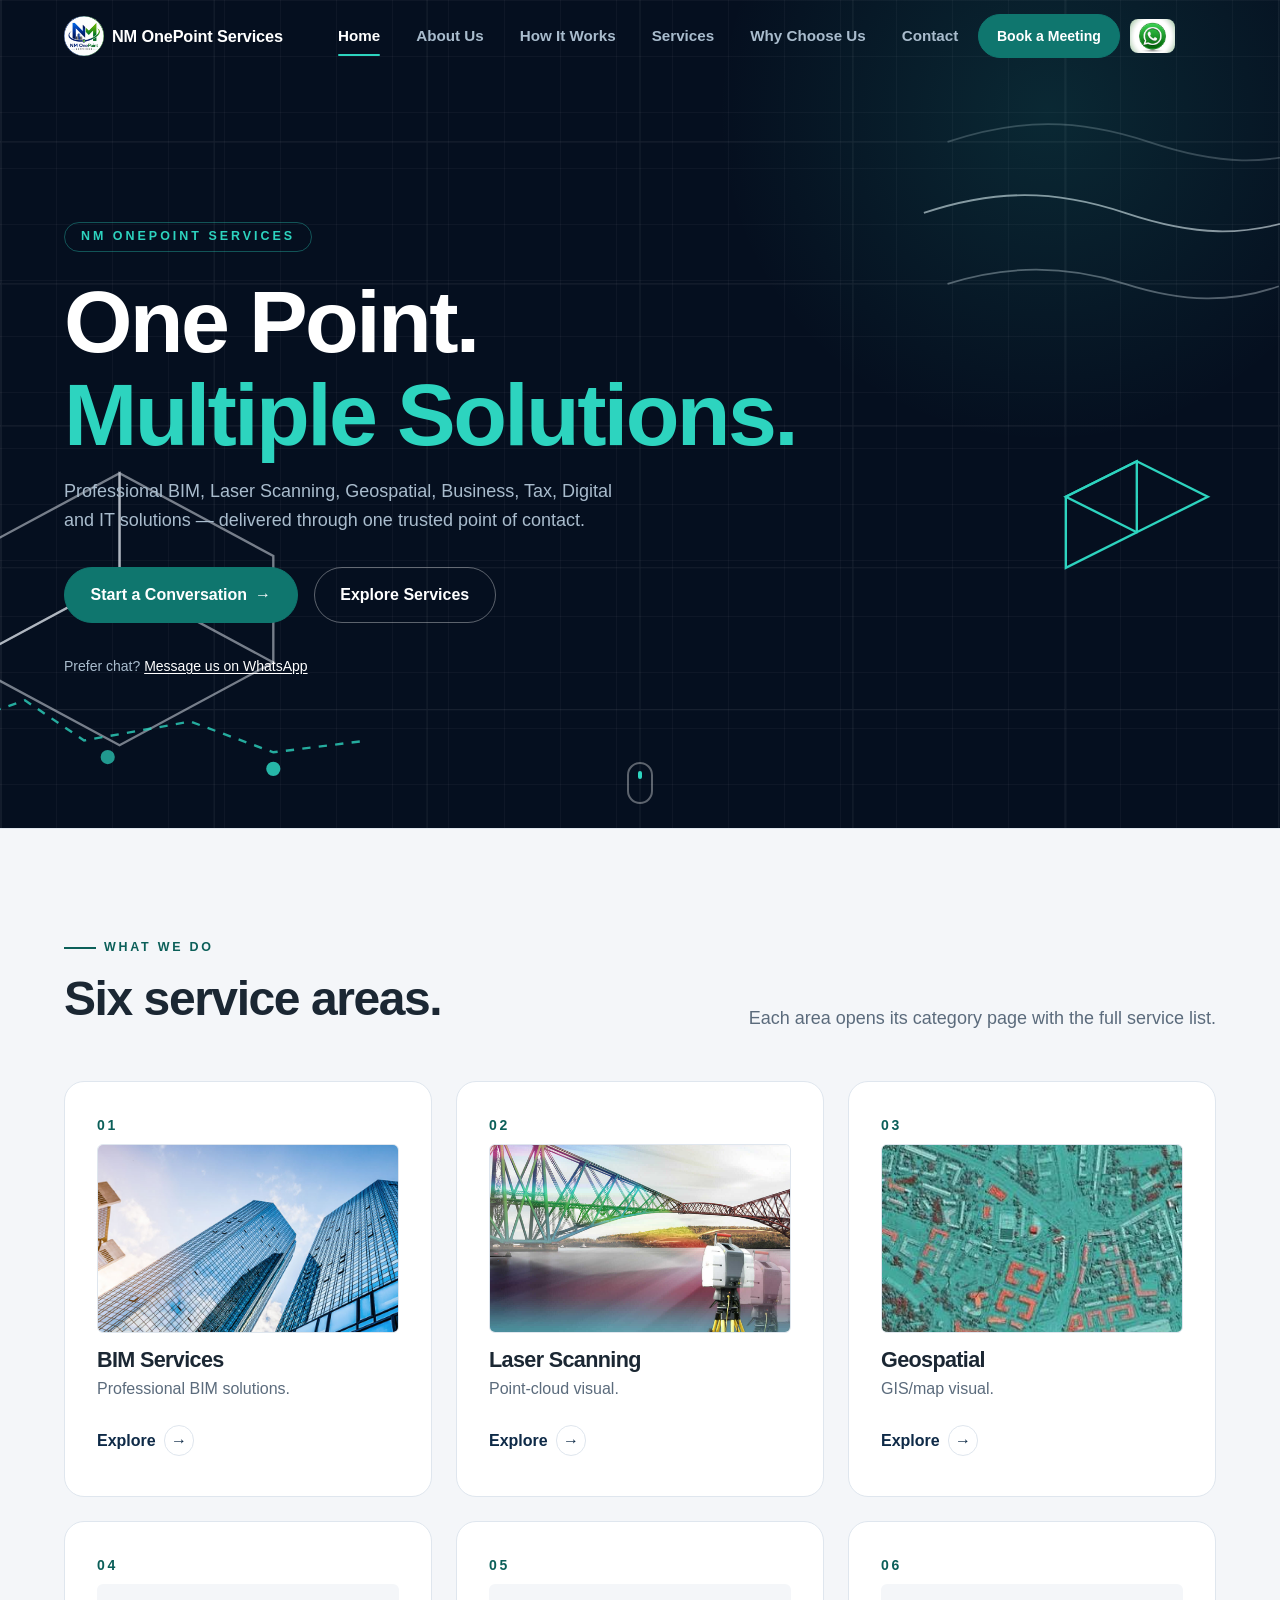
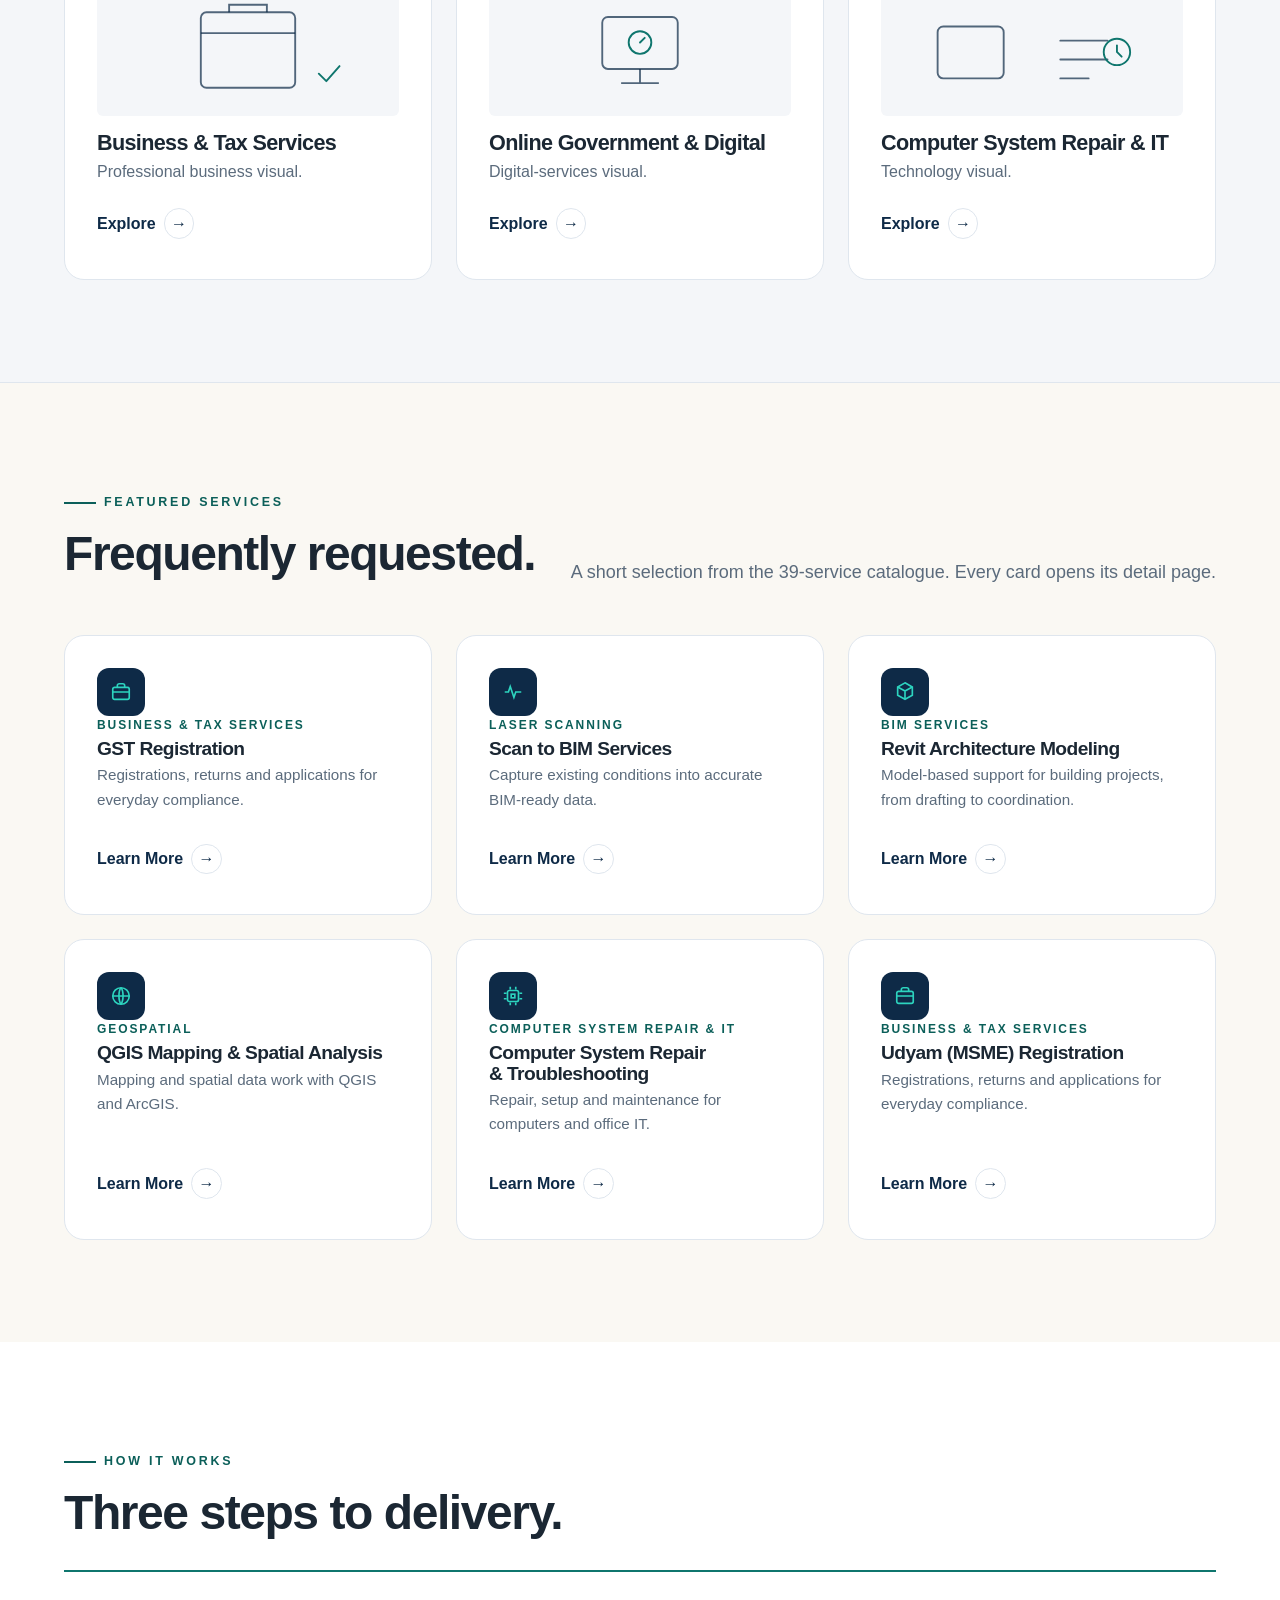
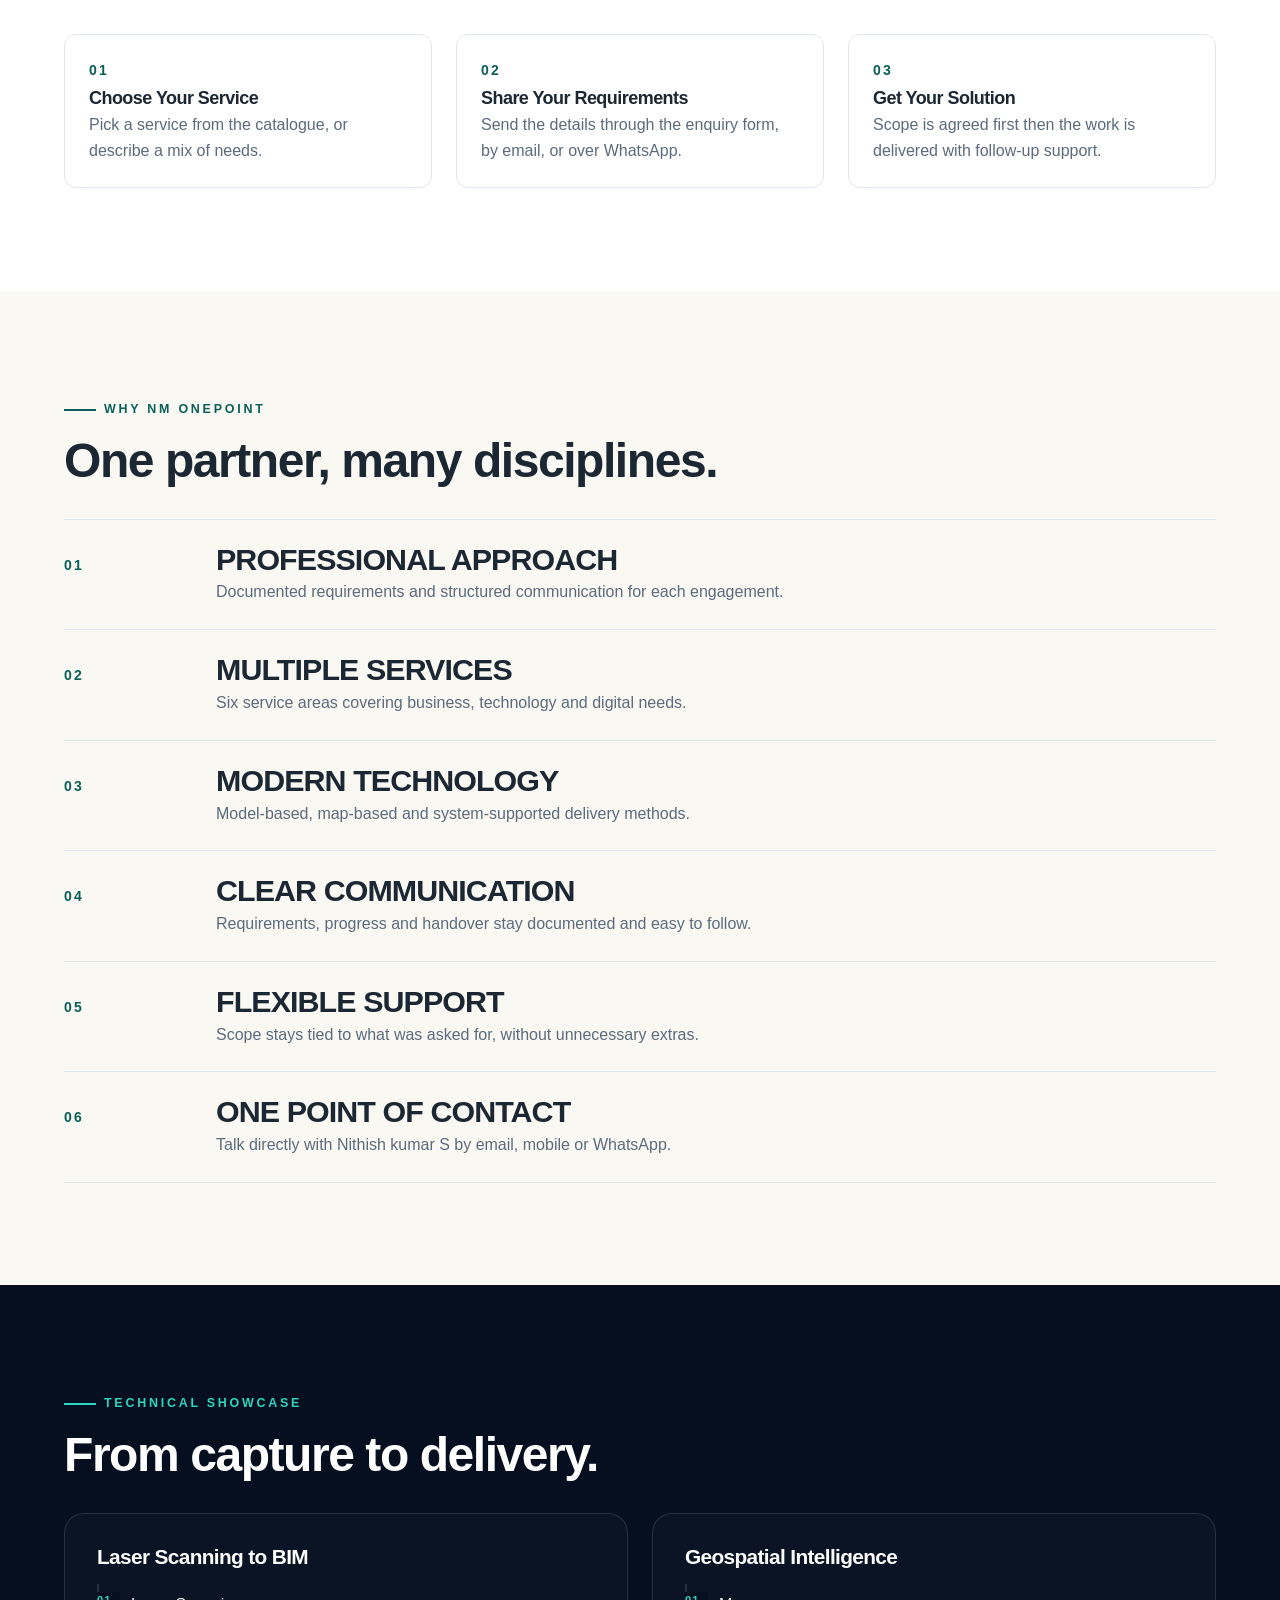
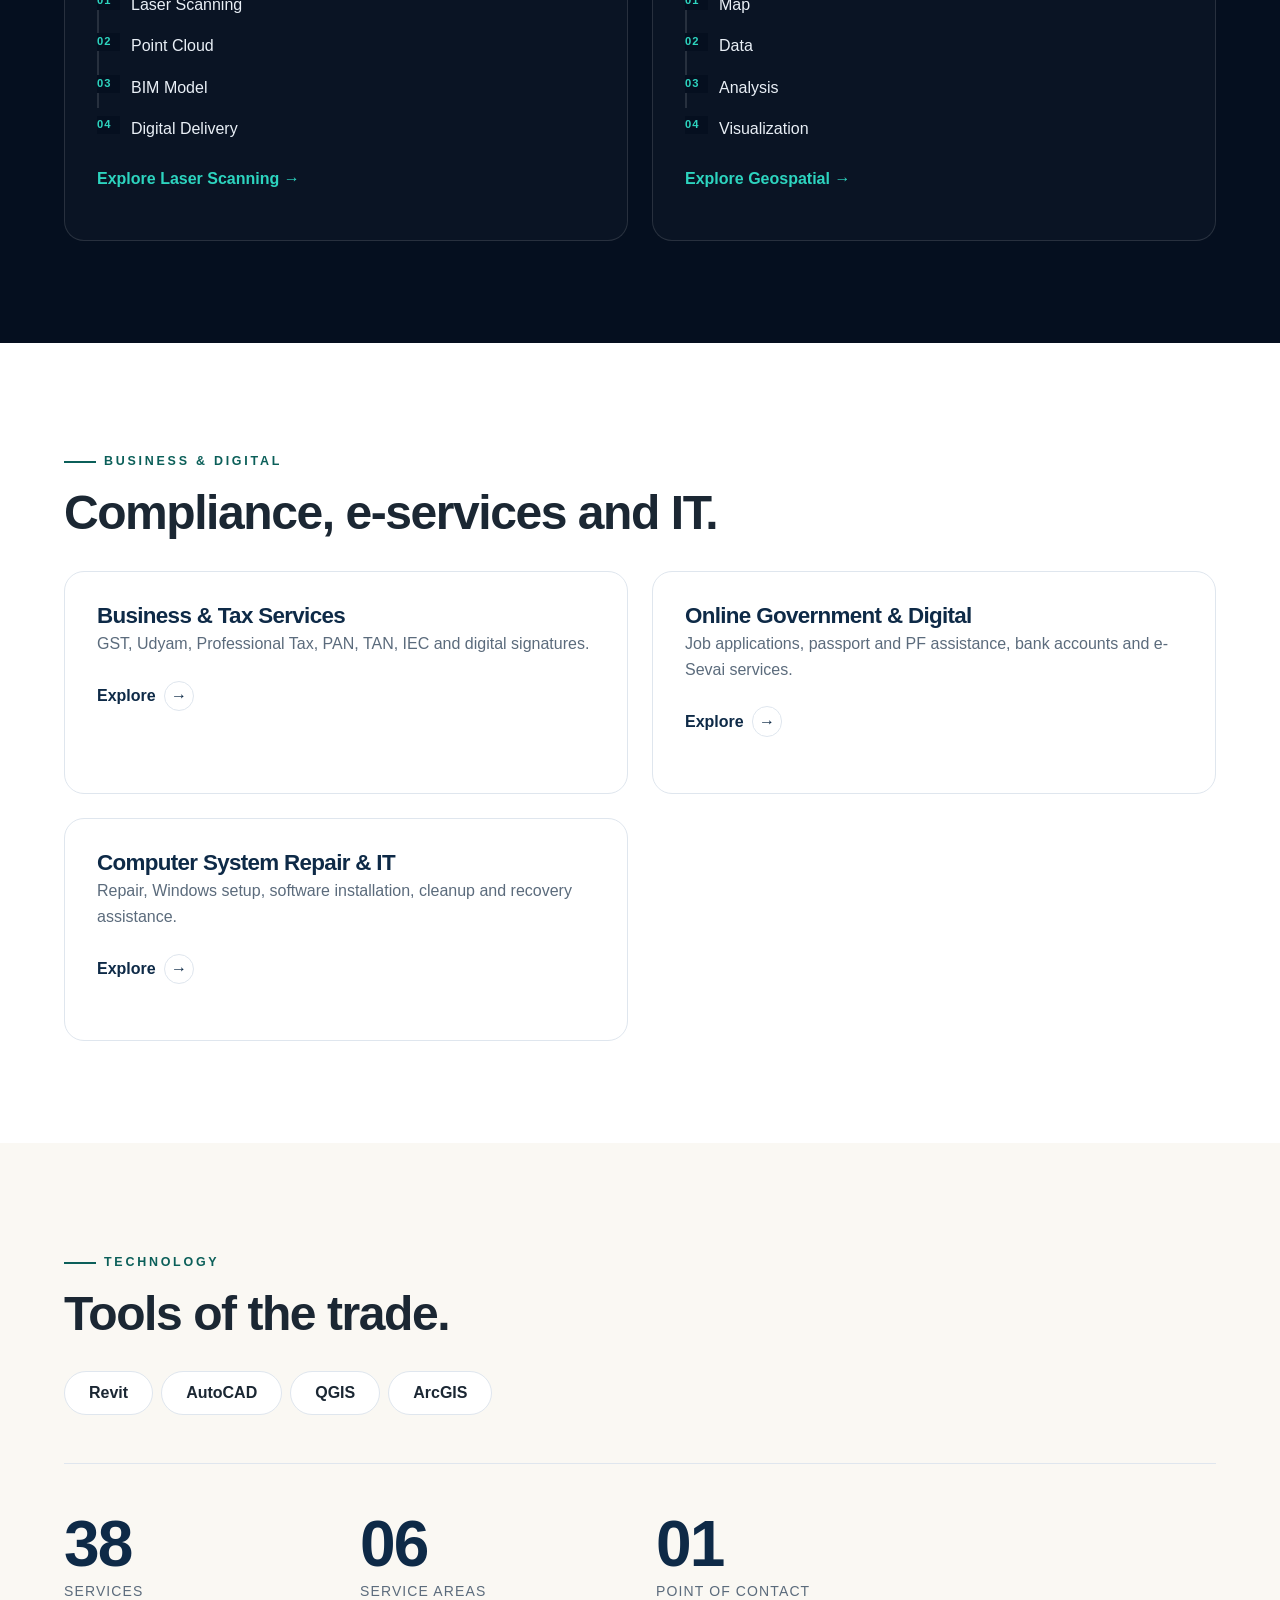
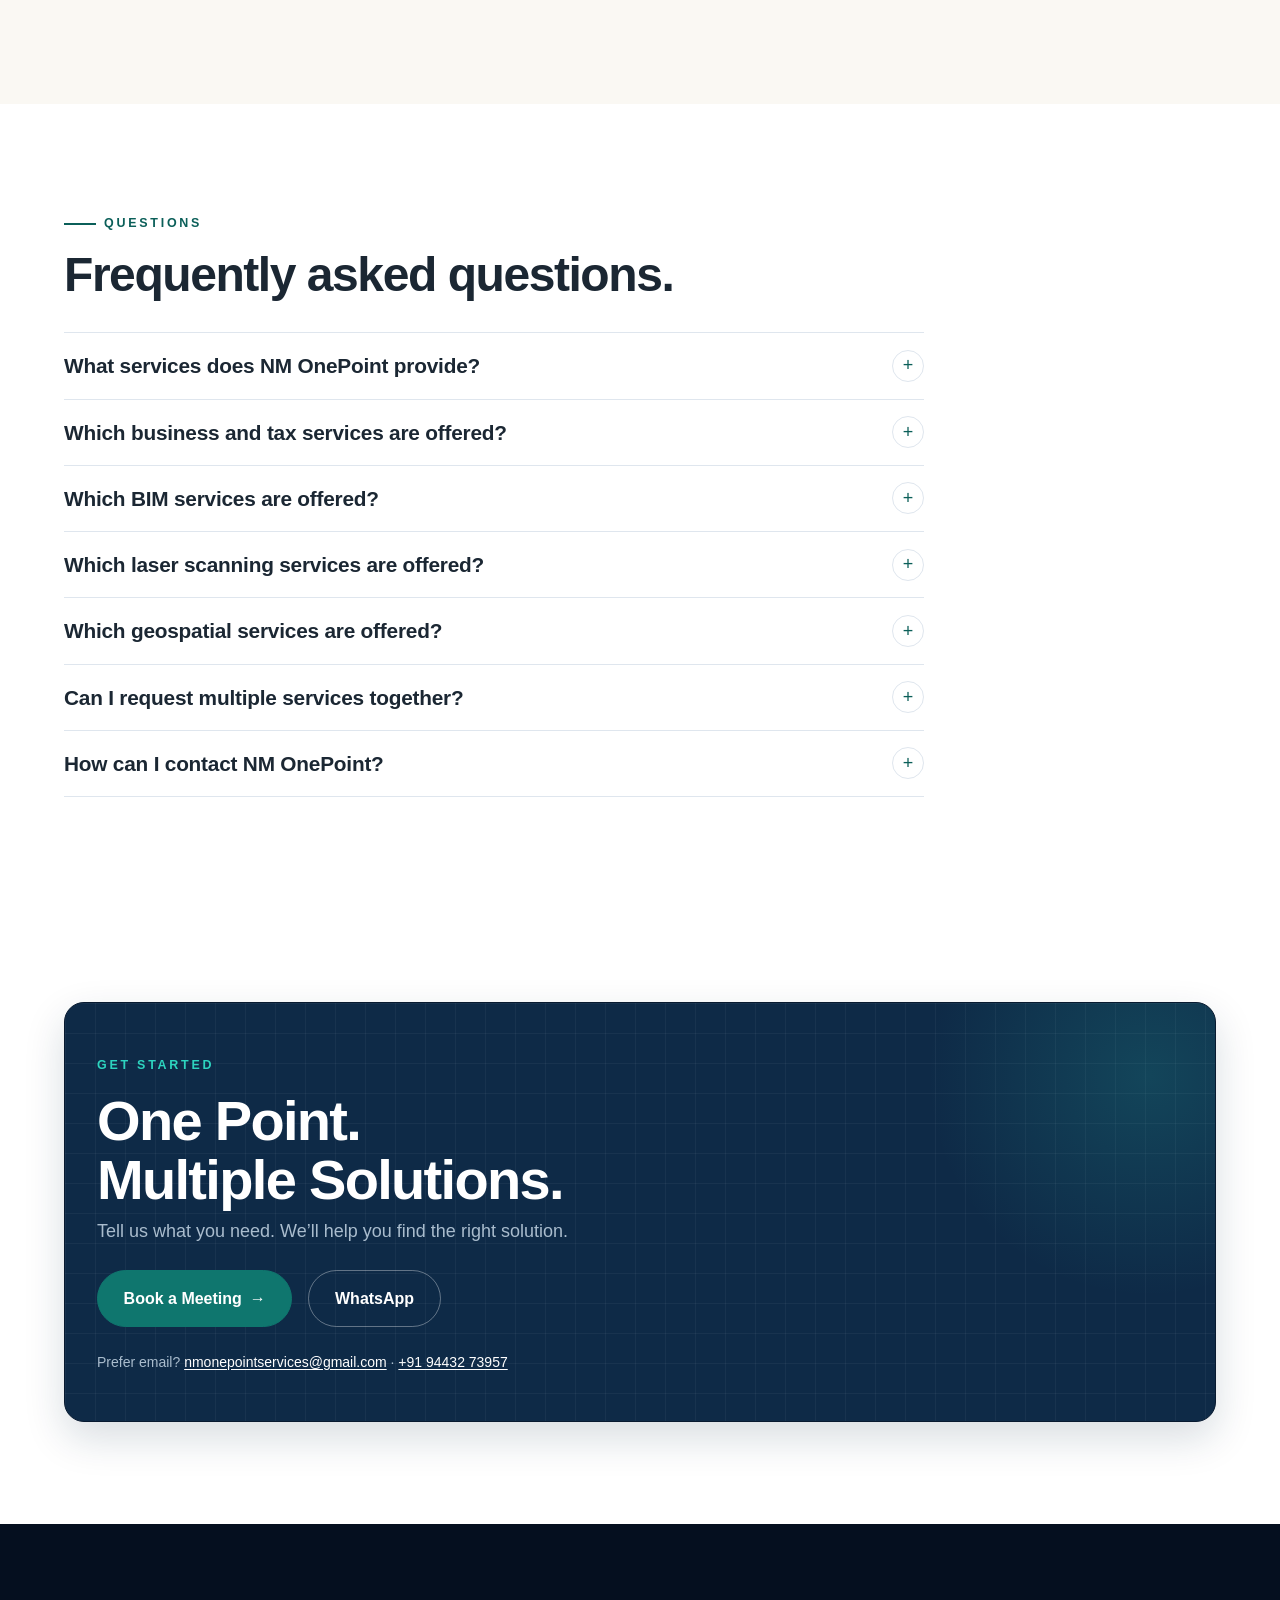
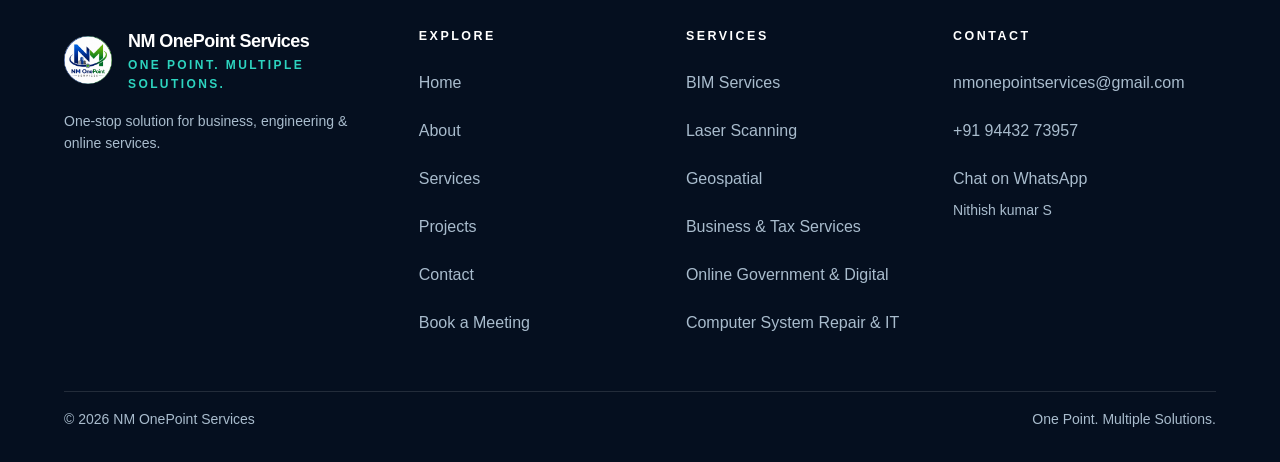
==== commit 70d8e074: "feat: add real service imagery and update contact details" ====
--- a/index.html
+++ b/index.html
@@ -99,7 +99,7 @@
             <a class="hero-scroll" href="#areas-title" aria-label="Scroll to services"><span aria-hidden="true"></span></a>
         </section>
 
-        <section class="section" aria-labelledby="areas-title">
+        <section class="section section-areas" aria-labelledby="areas-title">
             <div class="container">
                 <div class="section-head split">
                     <div>
@@ -111,30 +111,21 @@
                 <div class="svc-grid">
                     <article class="svc-card" data-reveal="up">
                         <span class="svc-num" aria-hidden="true">01</span>
-                        <svg class="svc-visual" viewBox="0 0 320 140" aria-hidden="true" focusable="false">
-                            <g fill="none" stroke="#0e2a47" stroke-opacity="0.7" stroke-width="2"><path d="M60 110l70-38 70 38-70 38z"/><path d="M60 110V70l70-38v40z"/><path d="M200 110V70l-70-38v40" stroke-opacity="0.5"/></g>
-                            <g fill="none" stroke="#0f766e" stroke-width="2"><path d="M225 60v-24l28-14v24z"/><path d="M225 36l28-14 28 14-28 14z"/></g>
-                        </svg>
+                        <div class="svc-media"><img src="assets/images/bim-services.jpg" alt="Modern glass office towers photographed looking up" width="1600" height="500" loading="lazy"></div>
                         <h3>BIM Services</h3>
                         <p>Professional BIM solutions.</p>
                         <a class="bento-link" href="category.html?category=bim-services">Explore <span class="bento-arrow" aria-hidden="true">&rarr;</span></a>
                     </article>
                     <article class="svc-card" data-reveal="up" data-delay="80">
                         <span class="svc-num" aria-hidden="true">02</span>
-                        <svg class="svc-visual" viewBox="0 0 320 140" aria-hidden="true" focusable="false">
-                            <g fill="#0f766e"><circle cx="60" cy="70" r="5"/><circle cx="120" cy="45" r="5" fill-opacity="0.6"/><circle cx="180" cy="80" r="5" fill-opacity="0.8"/><circle cx="240" cy="50" r="5" fill-opacity="0.5"/></g>
-                            <g fill="none" stroke="#0e2a47" stroke-opacity="0.6" stroke-width="2"><path d="M40 110c40-30 80-30 120-10s80 10 120-12"/></g>
-                        </svg>
+                        <div class="svc-media"><img src="assets/images/laser-scanning.jpg" alt="Laser scanner surveying a steel bridge with point-cloud coloring" width="1440" height="720" loading="lazy"></div>
                         <h3>Laser Scanning</h3>
                         <p>Point-cloud visual.</p>
                         <a class="bento-link" href="category.html?category=laser-scanning">Explore <span class="bento-arrow" aria-hidden="true">&rarr;</span></a>
                     </article>
                     <article class="svc-card" data-reveal="up" data-delay="160">
                         <span class="svc-num" aria-hidden="true">03</span>
-                        <svg class="svc-visual" viewBox="0 0 320 140" aria-hidden="true" focusable="false">
-                            <g fill="none" stroke="#0e2a47" stroke-opacity="0.5" stroke-width="1.5"><path d="M20 40h280M20 75h280M20 110h280"/></g>
-                            <g fill="none" stroke="#0f766e" stroke-width="2"><path d="M40 100c50-14 80-44 130-52s90-8 110-28"/><circle cx="240" cy="52" r="7" fill="#0f766e" stroke="none"/></g>
-                        </svg>
+                        <div class="svc-media"><img src="assets/images/geospatial-services.jpg" alt="Classified aerial view of a town used for geospatial mapping" width="350" height="278" loading="lazy"></div>
                         <h3>Geospatial</h3>
                         <p>GIS/map visual.</p>
                         <a class="bento-link" href="category.html?category=geospatial">Explore <span class="bento-arrow" aria-hidden="true">&rarr;</span></a>
@@ -245,7 +236,7 @@
                     </div>
                     <div class="why-row" data-reveal="right" data-delay="240">
                         <span class="why-num">06</span>
-                        <div><h3>One Point of Contact</h3><p>Talk directly with Nithishkumar by email, mobile or WhatsApp.</p></div>
+                        <div><h3>One Point of Contact</h3><p>Talk directly with Nithish kumar S by email, mobile or WhatsApp.</p></div>
                     </div>
                 </div>
             </div>
@@ -355,7 +346,7 @@
                         <a class="btn btn-primary" href="contact.html">Book a Meeting <span class="btn-arrow" aria-hidden="true">&rarr;</span></a>
                         <a class="btn btn-secondary" href="https://wa.me/919443273957" rel="noopener">WhatsApp</a>
                     </div>
-                    <p class="cta-contact-line">Prefer email? <a href="mailto:nmonepointservices@gmail.com">nmonepointservices@gmail.com</a> · <a href="tel:+919443273957">94432 73957</a></p>
+                    <p class="cta-contact-line">Prefer email? <a href="mailto:nmonepointservices@gmail.com">nmonepointservices@gmail.com</a> · <a href="tel:+919443273957">+91 94432 73957</a></p>
                 </div>
             </div>
         </section>
--- a/css/components.css
+++ b/css/components.css
@@ -2146,3 +2146,34 @@
 .stats-band-tight .stat-value { color: var(--color-primary); }
 .stats-band-tight .stat-label { color: var(--color-muted); }
 .stats-grid-three { grid-template-columns: repeat(3, 1fr); }
+
+
+/* ---------- Homepage 26: real service imagery ---------- */
+
+.svc-media {
+    overflow: hidden;
+    border-radius: var(--radius-sm);
+    border: 1px solid var(--color-border);
+    background: var(--color-surface);
+    aspect-ratio: 16 / 10;
+    margin-bottom: var(--space-md);
+}
+
+.svc-media img {
+    width: 100%;
+    height: 100%;
+    object-fit: cover;
+    display: block;
+    transition: transform 300ms ease;
+}
+
+.svc-card:hover .svc-media img {
+    transform: scale(1.04);
+}
+
+
+.section-areas {
+    background: var(--color-surface);
+    border-top: 1px solid var(--color-border);
+    border-bottom: 1px solid var(--color-border);
+}
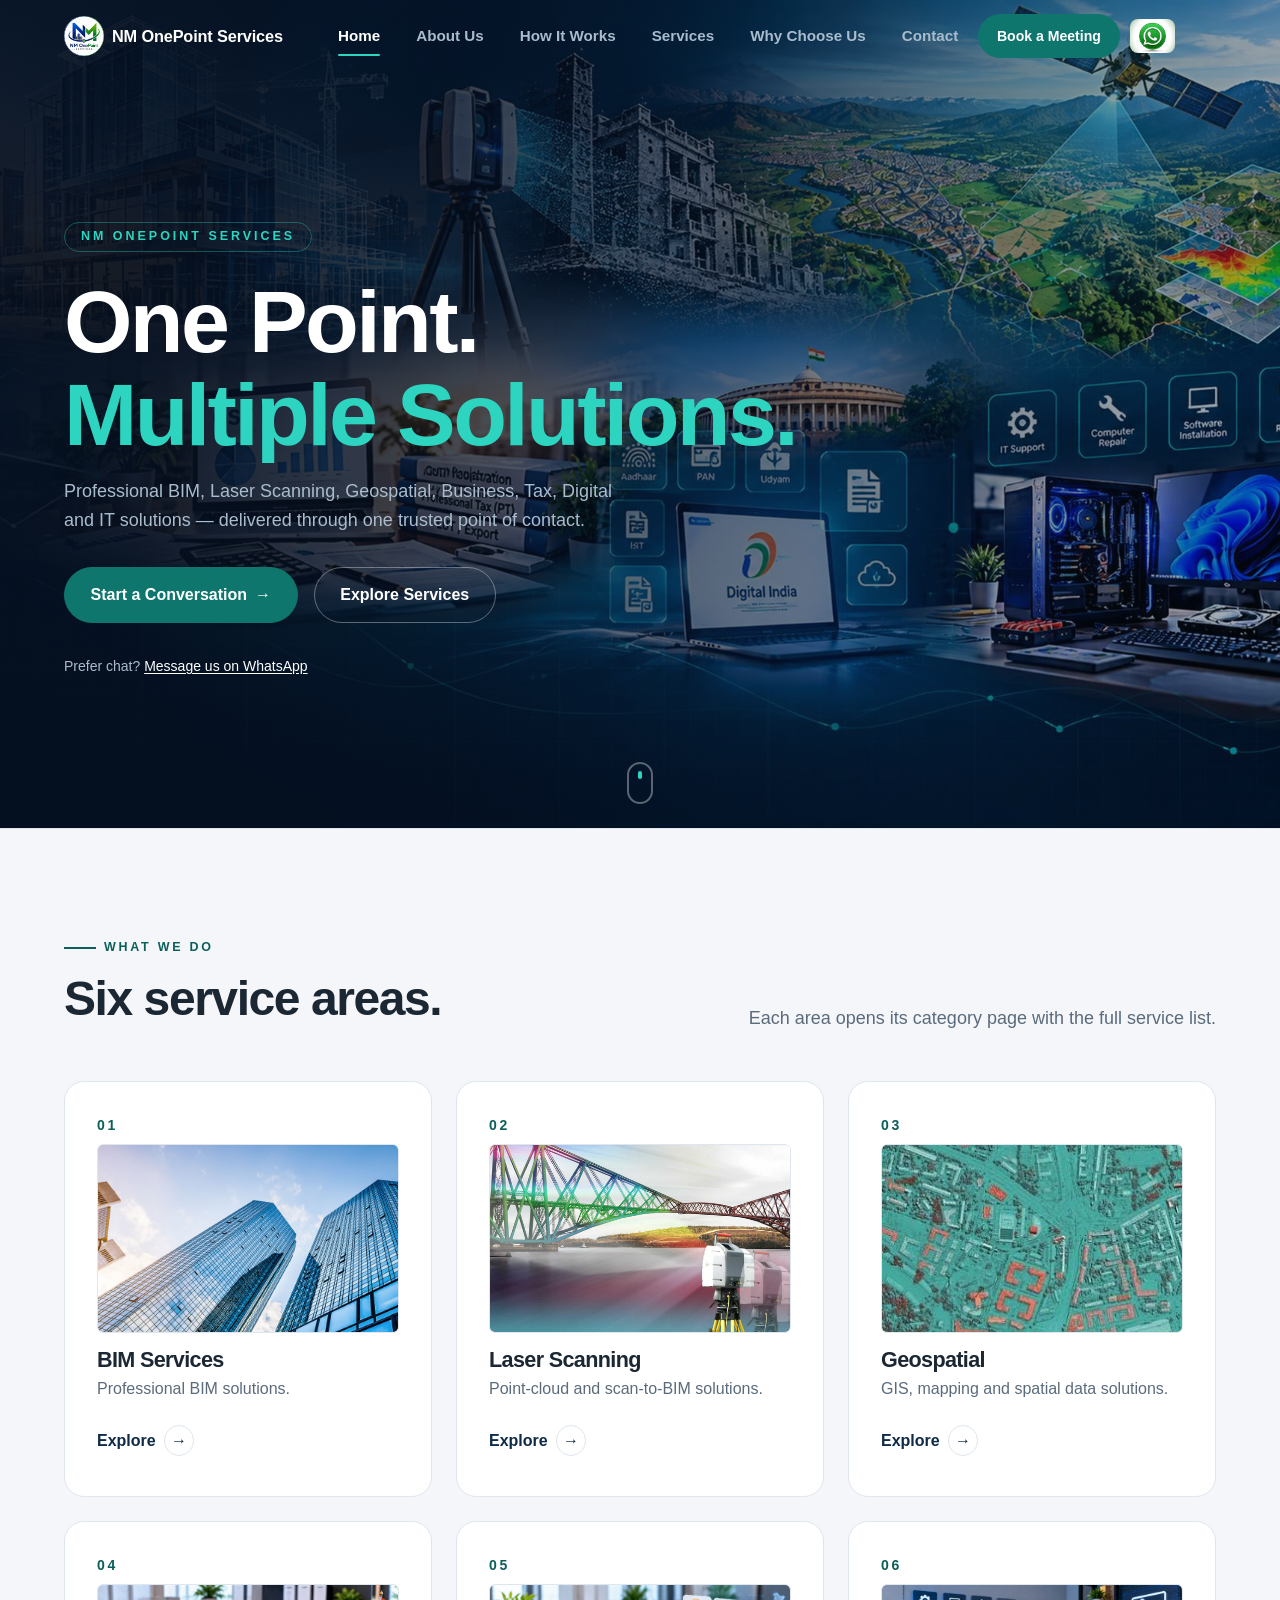
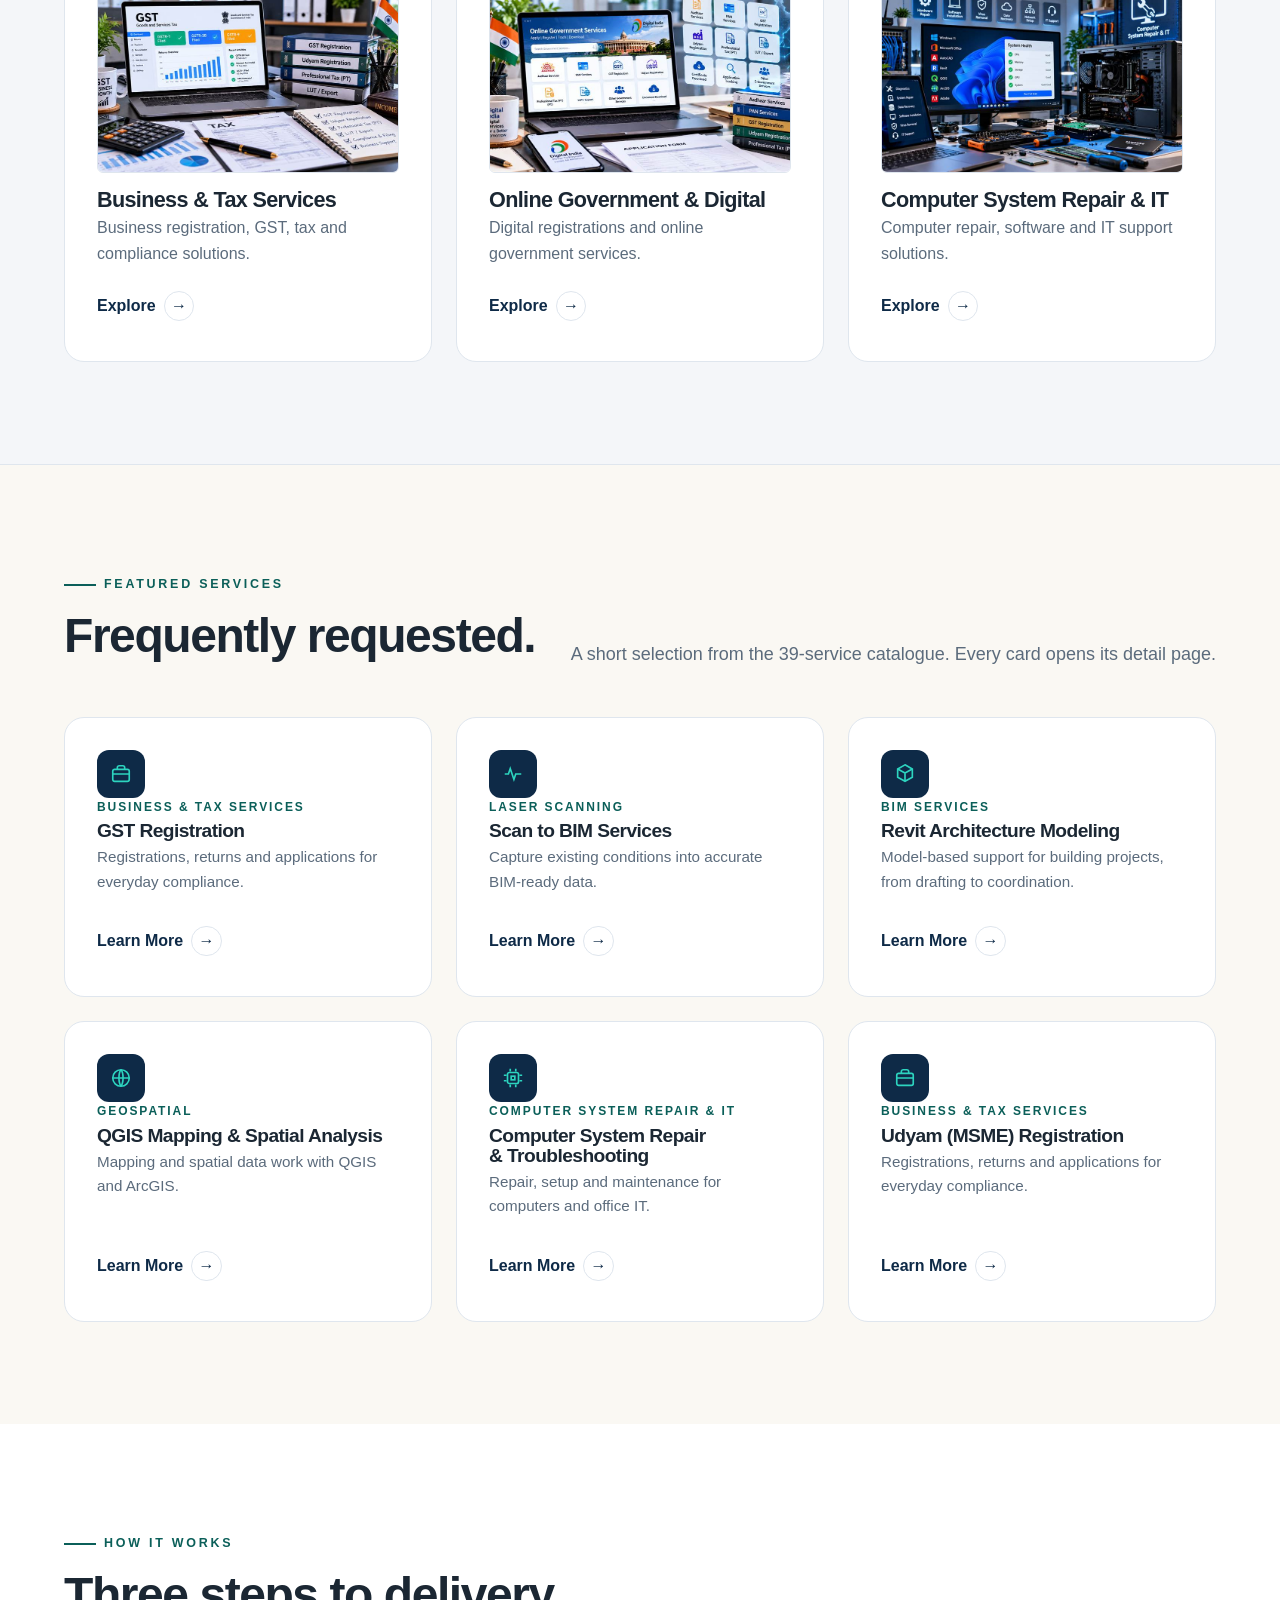
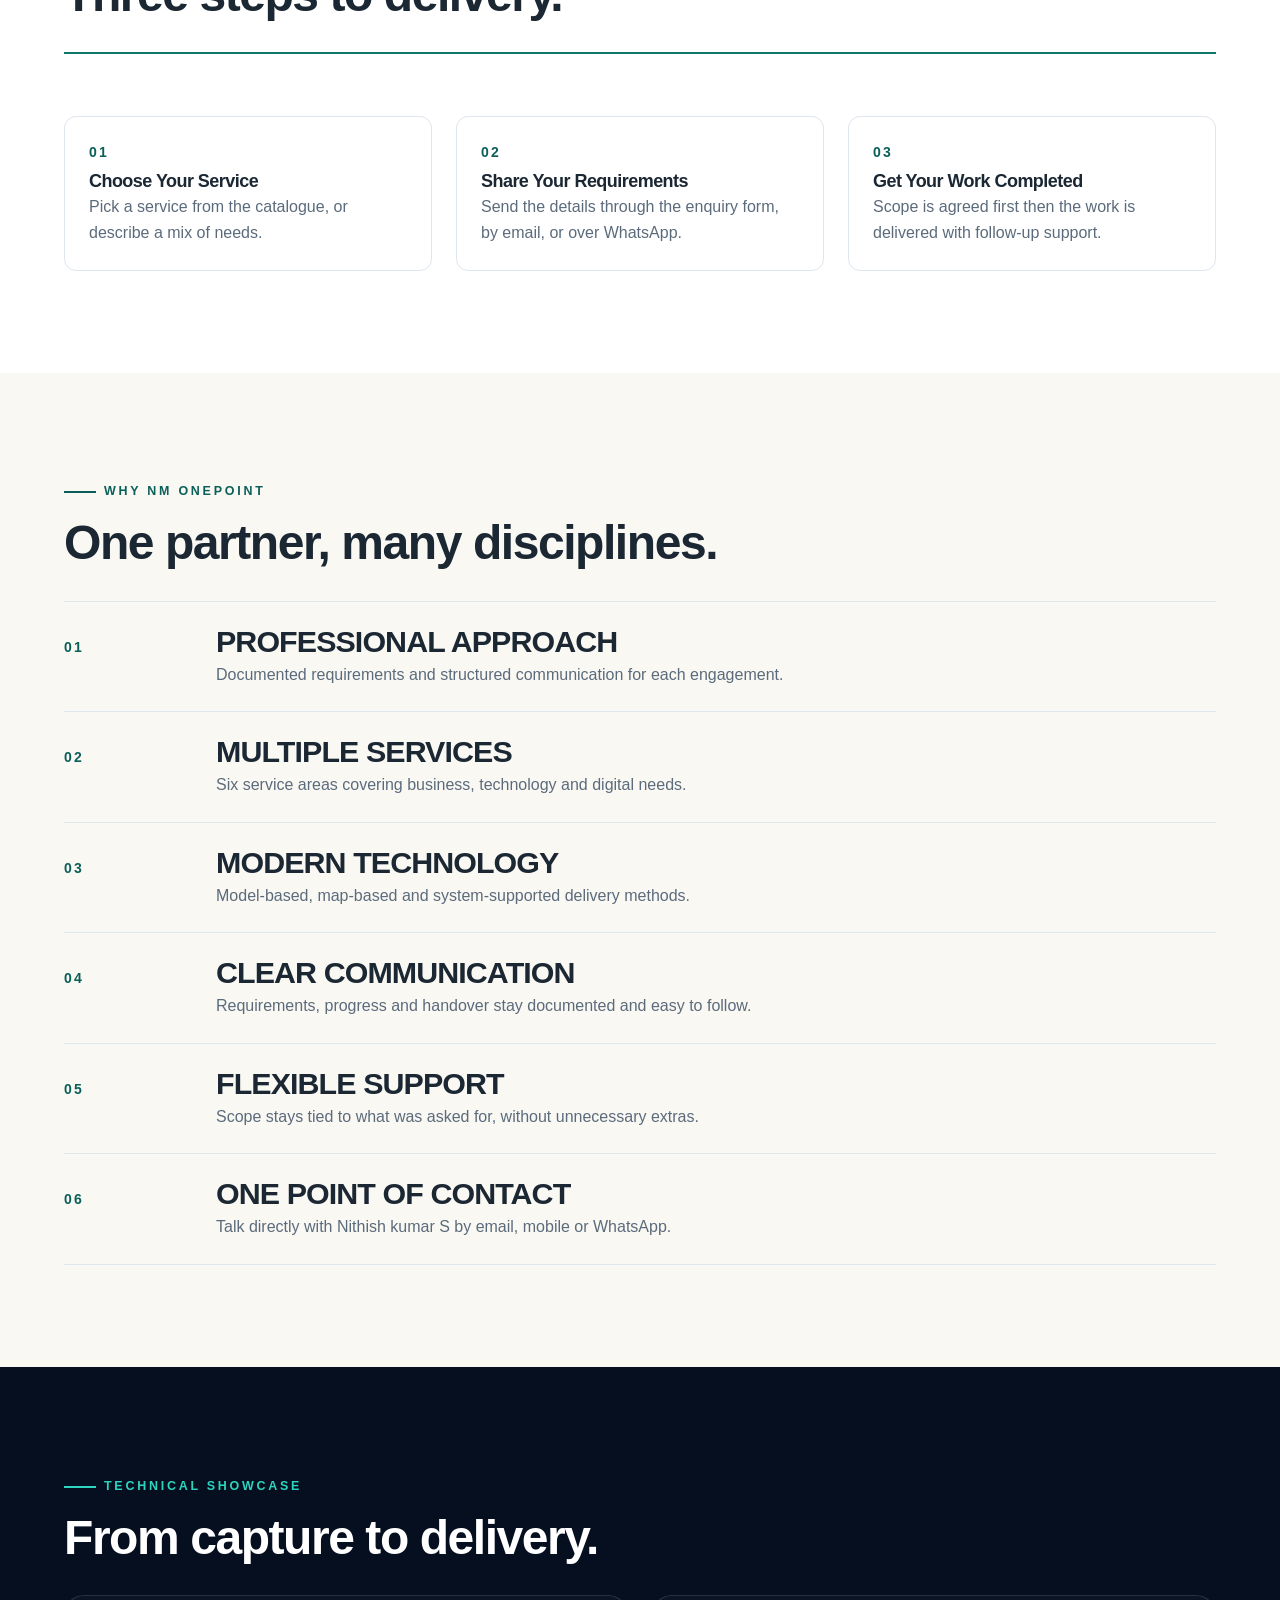
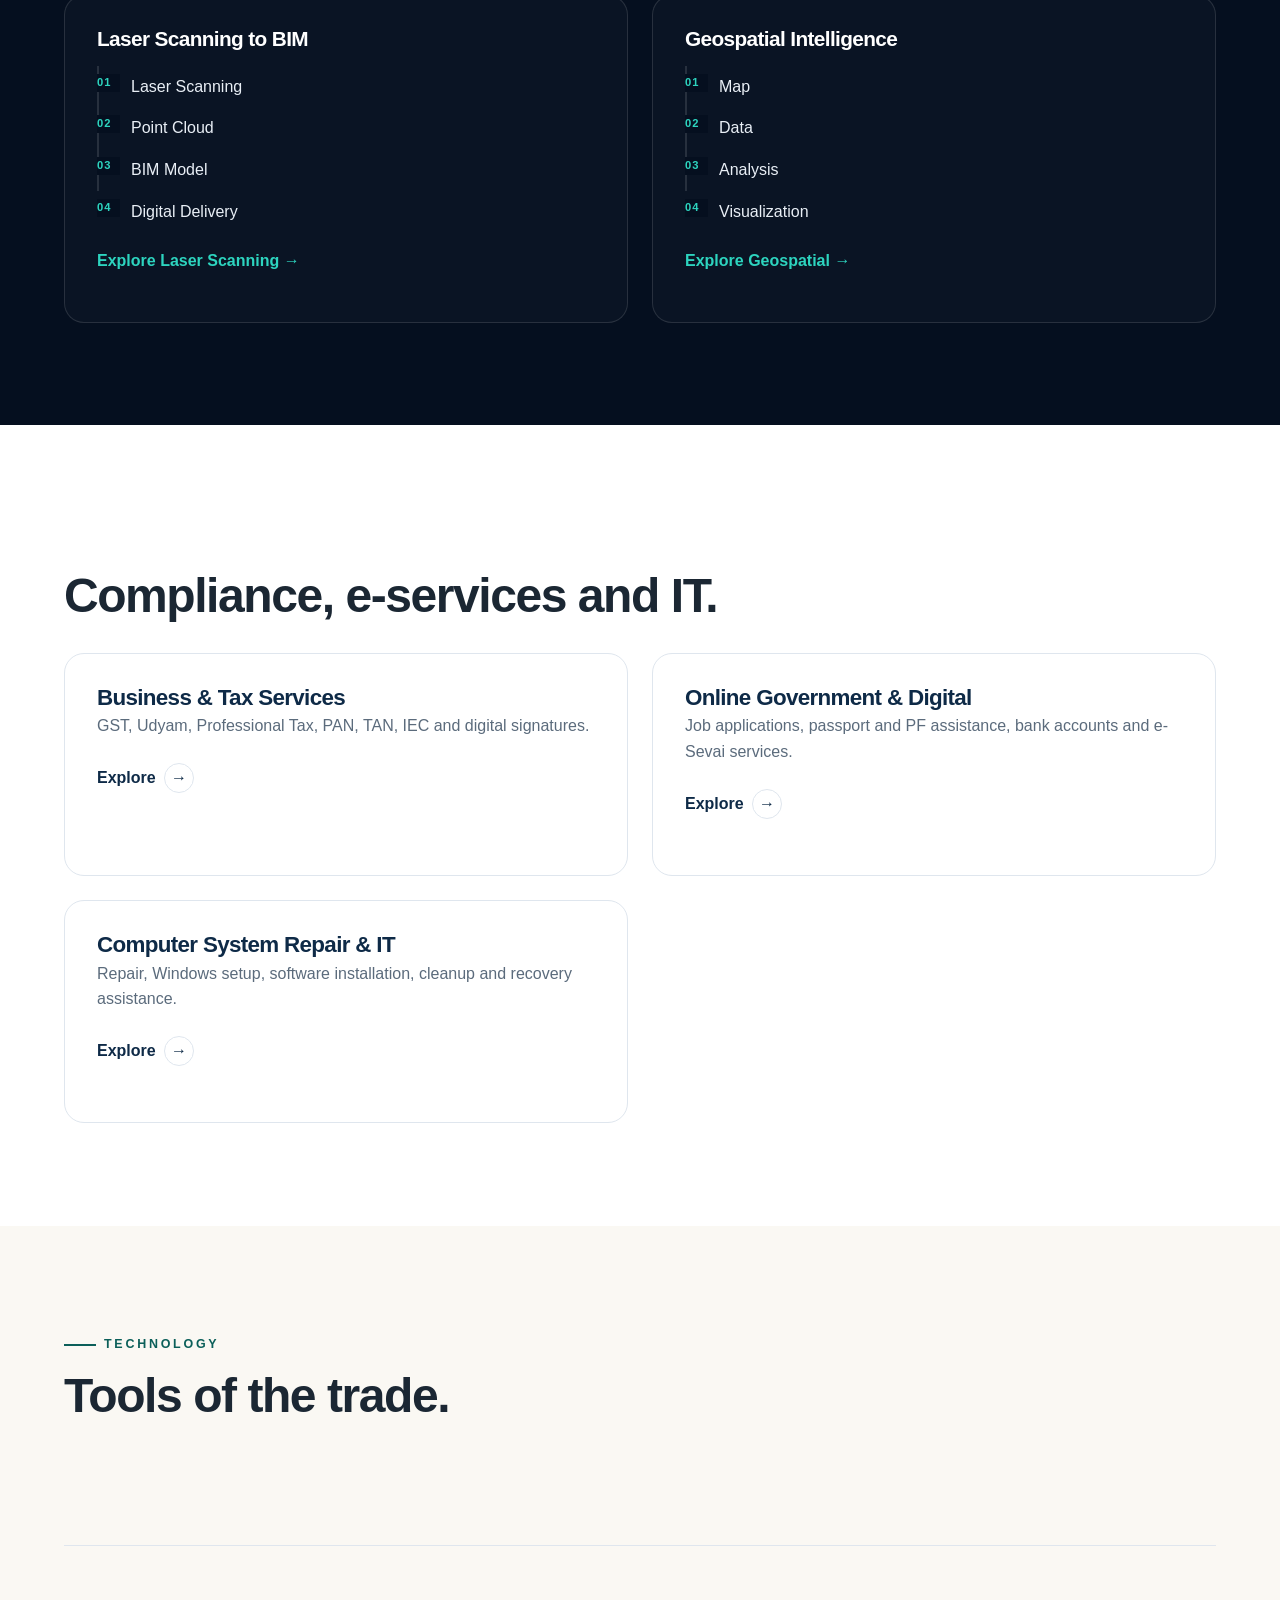
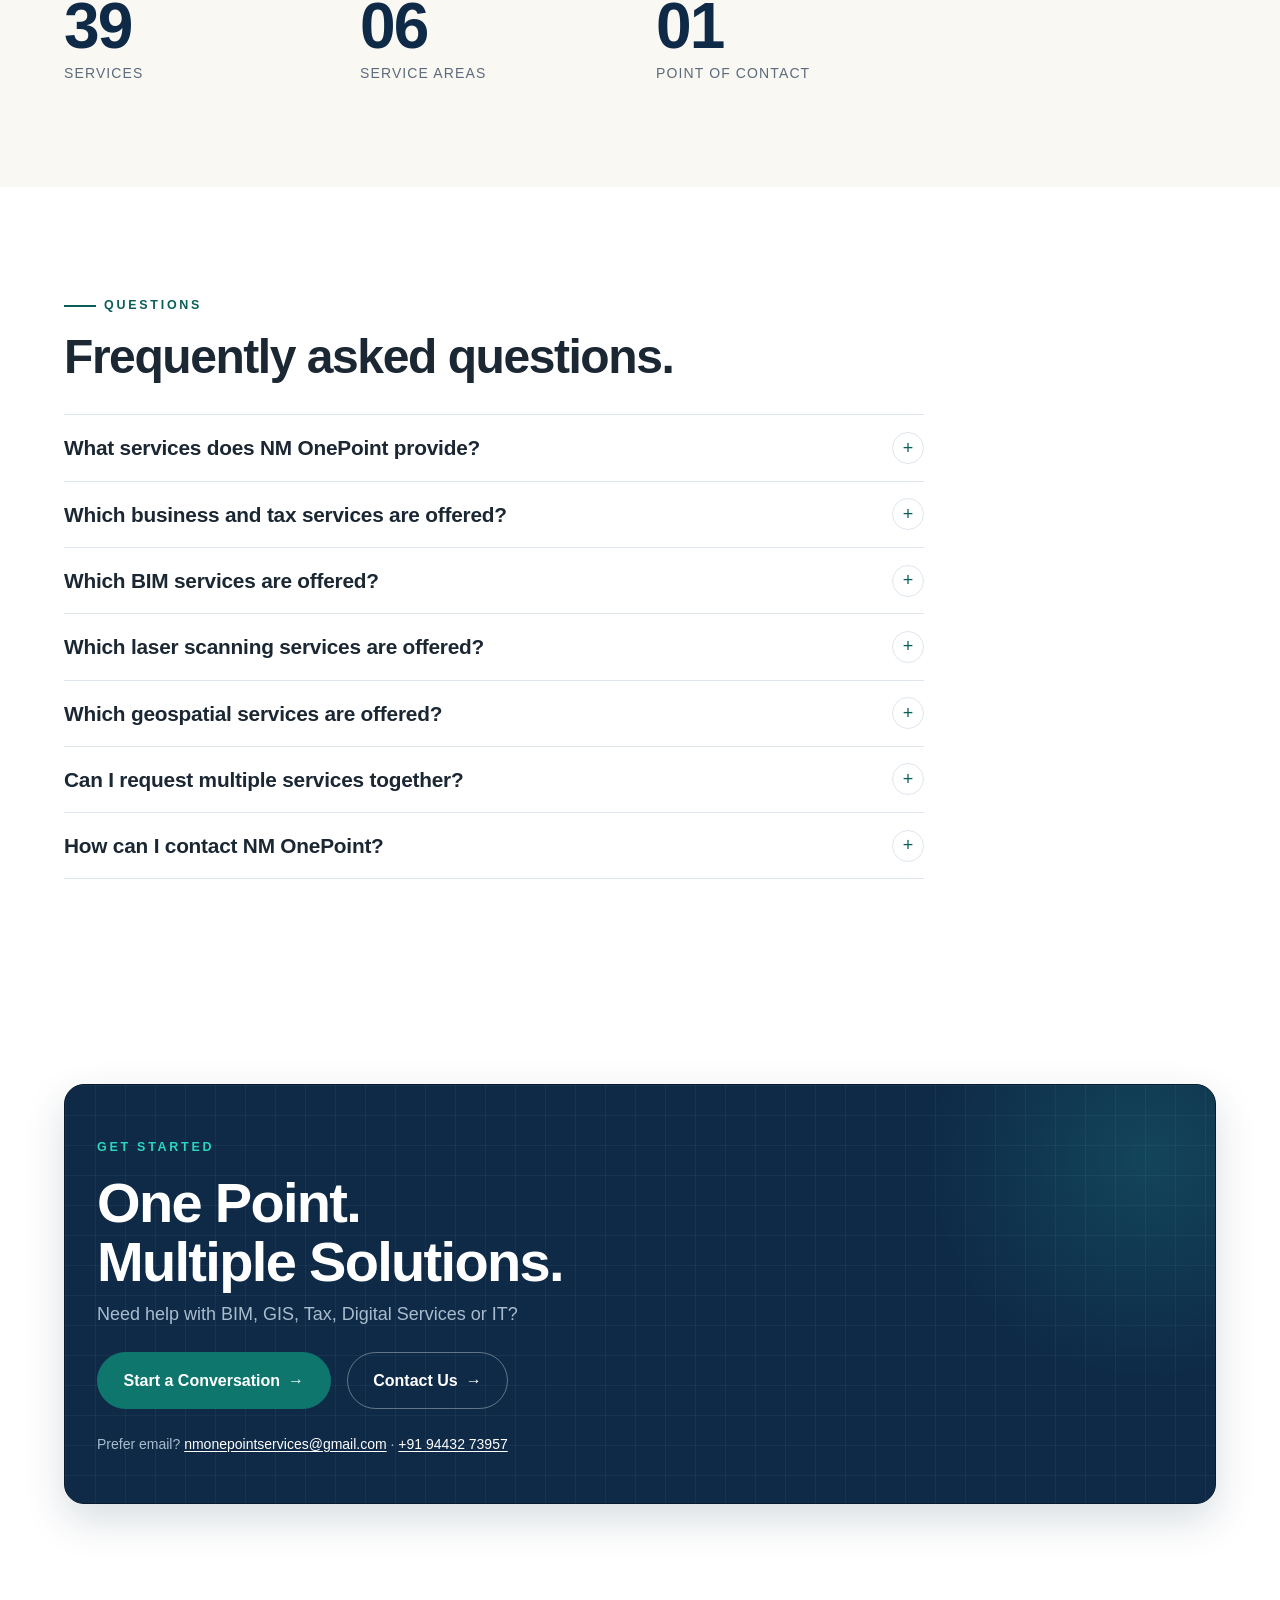
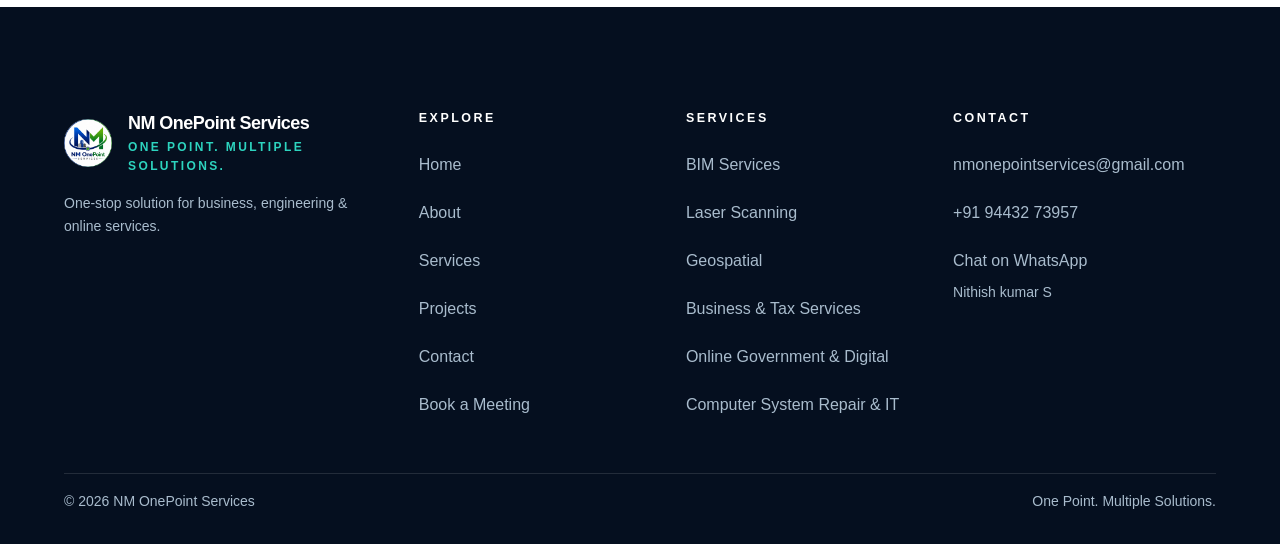
==== commit d180b1f7: "feat: use real service photography on homepage" ====
--- a/index.html
+++ b/index.html
@@ -57,33 +57,9 @@
 
     <main id="main-content" class="site-main">
         <section class="hero hero-cine" aria-labelledby="hero-title">
-            <div class="hero-bg" aria-hidden="true">
-                <svg viewBox="0 0 1440 700" preserveAspectRatio="xMidYMid slice">
-                    <g fill="none" stroke="#ffffff" stroke-opacity="0.07" stroke-width="1">
-                        <path d="M0 120h1440M0 240h1440M0 360h1440M0 480h1440M0 600h1440M180 0v700M360 0v700M540 0v700M720 0v700M900 0v700M1080 0v700M1260 0v700"/>
-                    </g>
-                    <g fill="none" stroke="#e8eef5" stroke-opacity="0.22" stroke-width="1.5">
-                        <path d="M980 120c60-20 110-20 170 0s100 20 150 4"/>
-                        <path d="M960 180c60-20 110-20 170 0s100 20 150 4" stroke-opacity="0.6"/>
-                        <path d="M980 240c50-16 100-16 150 0s90 16 130 2" stroke-opacity="0.35"/>
-                    </g>
-                    <g fill="none" stroke="#e8eef5" stroke-opacity="0.5" stroke-width="2">
-                        <path d="M150 560l130-70 130 70-130 70z"/>
-                        <path d="M150 560v-90l130-70v90z"/>
-                        <path d="M410 560v-90l-130-70v90" stroke-opacity="0.5"/>
-                    </g>
-                    <g fill="none" stroke="#2dd4bf" stroke-width="2">
-                        <path d="M1080 480v-60l60-30v60z"/>
-                        <path d="M1080 420l60-30 60 30-60 30z"/>
-                        <path d="M120 620l80-28 50 34 90-16 70 26 80-10" stroke-dasharray="7 7" stroke-opacity="0.8"/>
-                    </g>
-                    <g fill="#2dd4bf">
-                        <circle cx="120" cy="620" r="6"/>
-                        <circle cx="270" cy="640" r="6" fill-opacity="0.7"/>
-                        <circle cx="410" cy="650" r="6" fill-opacity="0.85"/>
-                        <circle cx="1290" cy="180" r="5" fill-opacity="0.8"/>
-                    </g>
-                </svg>
+            <div class="hero-bg hero-bg-photo" aria-hidden="true">
+                <img src="assets/images/hero-services.jpg" alt="" width="1920" height="1081" fetchpriority="high">
+                <span class="hero-shade" aria-hidden="true"></span>
                 <span class="hero-scan" aria-hidden="true"></span>
             </div>
             <div class="container hero-inner">
@@ -120,44 +96,35 @@
                         <span class="svc-num" aria-hidden="true">02</span>
                         <div class="svc-media"><img src="assets/images/laser-scanning.jpg" alt="Laser scanner surveying a steel bridge with point-cloud coloring" width="1440" height="720" loading="lazy"></div>
                         <h3>Laser Scanning</h3>
-                        <p>Point-cloud visual.</p>
+                        <p>Point-cloud and scan-to-BIM solutions.</p>
                         <a class="bento-link" href="category.html?category=laser-scanning">Explore <span class="bento-arrow" aria-hidden="true">&rarr;</span></a>
                     </article>
                     <article class="svc-card" data-reveal="up" data-delay="160">
                         <span class="svc-num" aria-hidden="true">03</span>
                         <div class="svc-media"><img src="assets/images/geospatial-services.jpg" alt="Classified aerial view of a town used for geospatial mapping" width="350" height="278" loading="lazy"></div>
                         <h3>Geospatial</h3>
-                        <p>GIS/map visual.</p>
+                        <p>GIS, mapping and spatial data solutions.</p>
                         <a class="bento-link" href="category.html?category=geospatial">Explore <span class="bento-arrow" aria-hidden="true">&rarr;</span></a>
                     </article>
                     <article class="svc-card" data-reveal="up">
                         <span class="svc-num" aria-hidden="true">04</span>
-                        <svg class="svc-visual" viewBox="0 0 320 140" aria-hidden="true" focusable="false">
-                            <g fill="none" stroke="#0e2a47" stroke-opacity="0.7" stroke-width="2"><rect x="110" y="30" width="100" height="80" rx="6"/><path d="M110 52h100M140 30v-8h40v8"/></g>
-                            <g fill="none" stroke="#0f766e" stroke-width="2"><path d="M235 95l8 8 14-16" stroke-linecap="round" stroke-linejoin="round"/></g>
-                        </svg>
+                        <div class="svc-media"><img src="assets/images/card-business.jpg" alt="GST filing workspace with laptop, calculator and documents" width="880" height="495" loading="lazy"></div>
                         <h3>Business &amp; Tax Services</h3>
-                        <p>Professional business visual.</p>
+                        <p>Business registration, GST, tax and compliance solutions.</p>
                         <a class="bento-link" href="category.html?category=business-tax">Explore <span class="bento-arrow" aria-hidden="true">&rarr;</span></a>
                     </article>
                     <article class="svc-card" data-reveal="up" data-delay="80">
                         <span class="svc-num" aria-hidden="true">05</span>
-                        <svg class="svc-visual" viewBox="0 0 320 140" aria-hidden="true" focusable="false">
-                            <g fill="none" stroke="#0e2a47" stroke-opacity="0.7" stroke-width="2"><rect x="120" y="35" width="80" height="55" rx="6"/><path d="M140 105h40M160 90v15"/></g>
-                            <g fill="none" stroke="#0f766e" stroke-width="2"><circle cx="160" cy="62" r="12"/><path d="M160 62l5-5" stroke-linecap="round"/></g>
-                        </svg>
+                        <div class="svc-media"><img src="assets/images/card-online.jpg" alt="Online government services portal with Digital India elements" width="880" height="495" loading="lazy"></div>
                         <h3>Online Government &amp; Digital</h3>
-                        <p>Digital-services visual.</p>
+                        <p>Digital registrations and online government services.</p>
                         <a class="bento-link" href="category.html?category=online-government">Explore <span class="bento-arrow" aria-hidden="true">&rarr;</span></a>
                     </article>
                     <article class="svc-card" data-reveal="up" data-delay="160">
                         <span class="svc-num" aria-hidden="true">06</span>
-                        <svg class="svc-visual" viewBox="0 0 320 140" aria-hidden="true" focusable="false">
-                            <g fill="none" stroke="#0e2a47" stroke-opacity="0.7" stroke-width="2"><rect x="60" y="45" width="70" height="55" rx="6"/><path d="M190 60h50M190 80h50M190 100h30" stroke-linecap="round"/></g>
-                            <g fill="none" stroke="#0f766e" stroke-width="2"><circle cx="250" cy="72" r="14"/><path d="M250 65v7l5 5" stroke-linecap="round"/></g>
-                        </svg>
+                        <div class="svc-media"><img src="assets/images/card-it.jpg" alt="Computer repair workbench with diagnostics tools and hardware" width="880" height="496" loading="lazy"></div>
                         <h3>Computer System Repair &amp; IT</h3>
-                        <p>Technology visual.</p>
+                        <p>Computer repair, software and IT support solutions.</p>
                         <a class="bento-link" href="category.html?category=computer-repair">Explore <span class="bento-arrow" aria-hidden="true">&rarr;</span></a>
                     </article>
                 </div>
@@ -201,7 +168,7 @@
                         </article>
                         <article class="step" data-reveal="up" data-delay="200">
                             <span class="step-number">03</span>
-                            <h3>Get Your Solution</h3>
+                            <h3>Get Your Work Completed</h3>
                             <p>Scope is agreed first then the work is delivered with follow-up support.</p>
                         </article>
                     </div>
@@ -341,10 +308,10 @@
                 <div class="cta-band" data-reveal="scale">
                     <p class="cta-kicker">Get started</p>
                     <h2 class="cta-title" id="cta-title">One Point.<br>Multiple Solutions.</h2>
-                    <p class="section-lead">Tell us what you need. We&rsquo;ll help you find the right solution.</p>
+                    <p class="section-lead">Need help with BIM, GIS, Tax, Digital Services or IT?</p>
                     <div class="cta-actions">
-                        <a class="btn btn-primary" href="contact.html">Book a Meeting <span class="btn-arrow" aria-hidden="true">&rarr;</span></a>
-                        <a class="btn btn-secondary" href="https://wa.me/919443273957" rel="noopener">WhatsApp</a>
+                        <a class="btn btn-primary" href="contact.html">Start a Conversation <span class="btn-arrow" aria-hidden="true">&rarr;</span></a>
+                        <a class="btn btn-secondary" href="contact.html">Contact Us <span class="btn-arrow" aria-hidden="true">&rarr;</span></a>
                     </div>
                     <p class="cta-contact-line">Prefer email? <a href="mailto:nmonepointservices@gmail.com">nmonepointservices@gmail.com</a> · <a href="tel:+919443273957">+91 94432 73957</a></p>
                 </div>
--- a/css/components.css
+++ b/css/components.css
@@ -1993,6 +1993,7 @@
     .site-brand-text,
     .brand-w,
     .hero-bg,
+    .hero-bg-photo img,
     .hero-scan,
     .hero-scroll span,
     .nav-whatsapp a,
@@ -2107,6 +2108,9 @@
 .hero-cine { min-height: min(92vh, 880px); display: flex; align-items: center; }
 .hero-bg { position: absolute; inset: 0; overflow: hidden; animation: hero-zoom 18s ease-in-out infinite alternate; }
 .hero-bg svg { width: 100%; height: 100%; display: block; }
+.hero-bg-photo img { width: 100%; height: 100%; object-fit: cover; display: block; animation: hero-drift 26s ease-in-out infinite alternate; }
+.hero-shade { position: absolute; inset: 0; background: linear-gradient(102deg, rgba(5, 15, 31, 0.93) 18%, rgba(5, 15, 31, 0.62) 52%, rgba(5, 15, 31, 0.28) 100%); pointer-events: none; }
+@keyframes hero-drift { from { transform: scale(1.02) translateX(0); } to { transform: scale(1.09) translateX(-1.5%); } }
 @keyframes hero-zoom { from { transform: scale(1); } to { transform: scale(1.06); } }
 .hero-scan { position: absolute; left: 0; right: 0; top: -20%; height: 20%; background: linear-gradient(transparent, rgba(45, 212, 191, 0.12), transparent); animation: tech-scan 9s ease-in-out infinite; pointer-events: none; }
 .hero-inner { position: relative; z-index: 1; width: 100%; }
--- a/css/responsive.css
+++ b/css/responsive.css
@@ -444,3 +444,15 @@
         grid-template-columns: repeat(3, 1fr);
     }
 }
+
+
+/* ---------- Homepage hero photo ---------- */
+
+@media (max-width: 768px) {
+    .hero-shade {
+        background: linear-gradient(180deg, rgba(5, 15, 31, 0.94) 10%, rgba(5, 15, 31, 0.78) 60%, rgba(5, 15, 31, 0.55) 100%);
+    }
+    .hero-bg-photo img {
+        object-position: 68% center;
+    }
+}
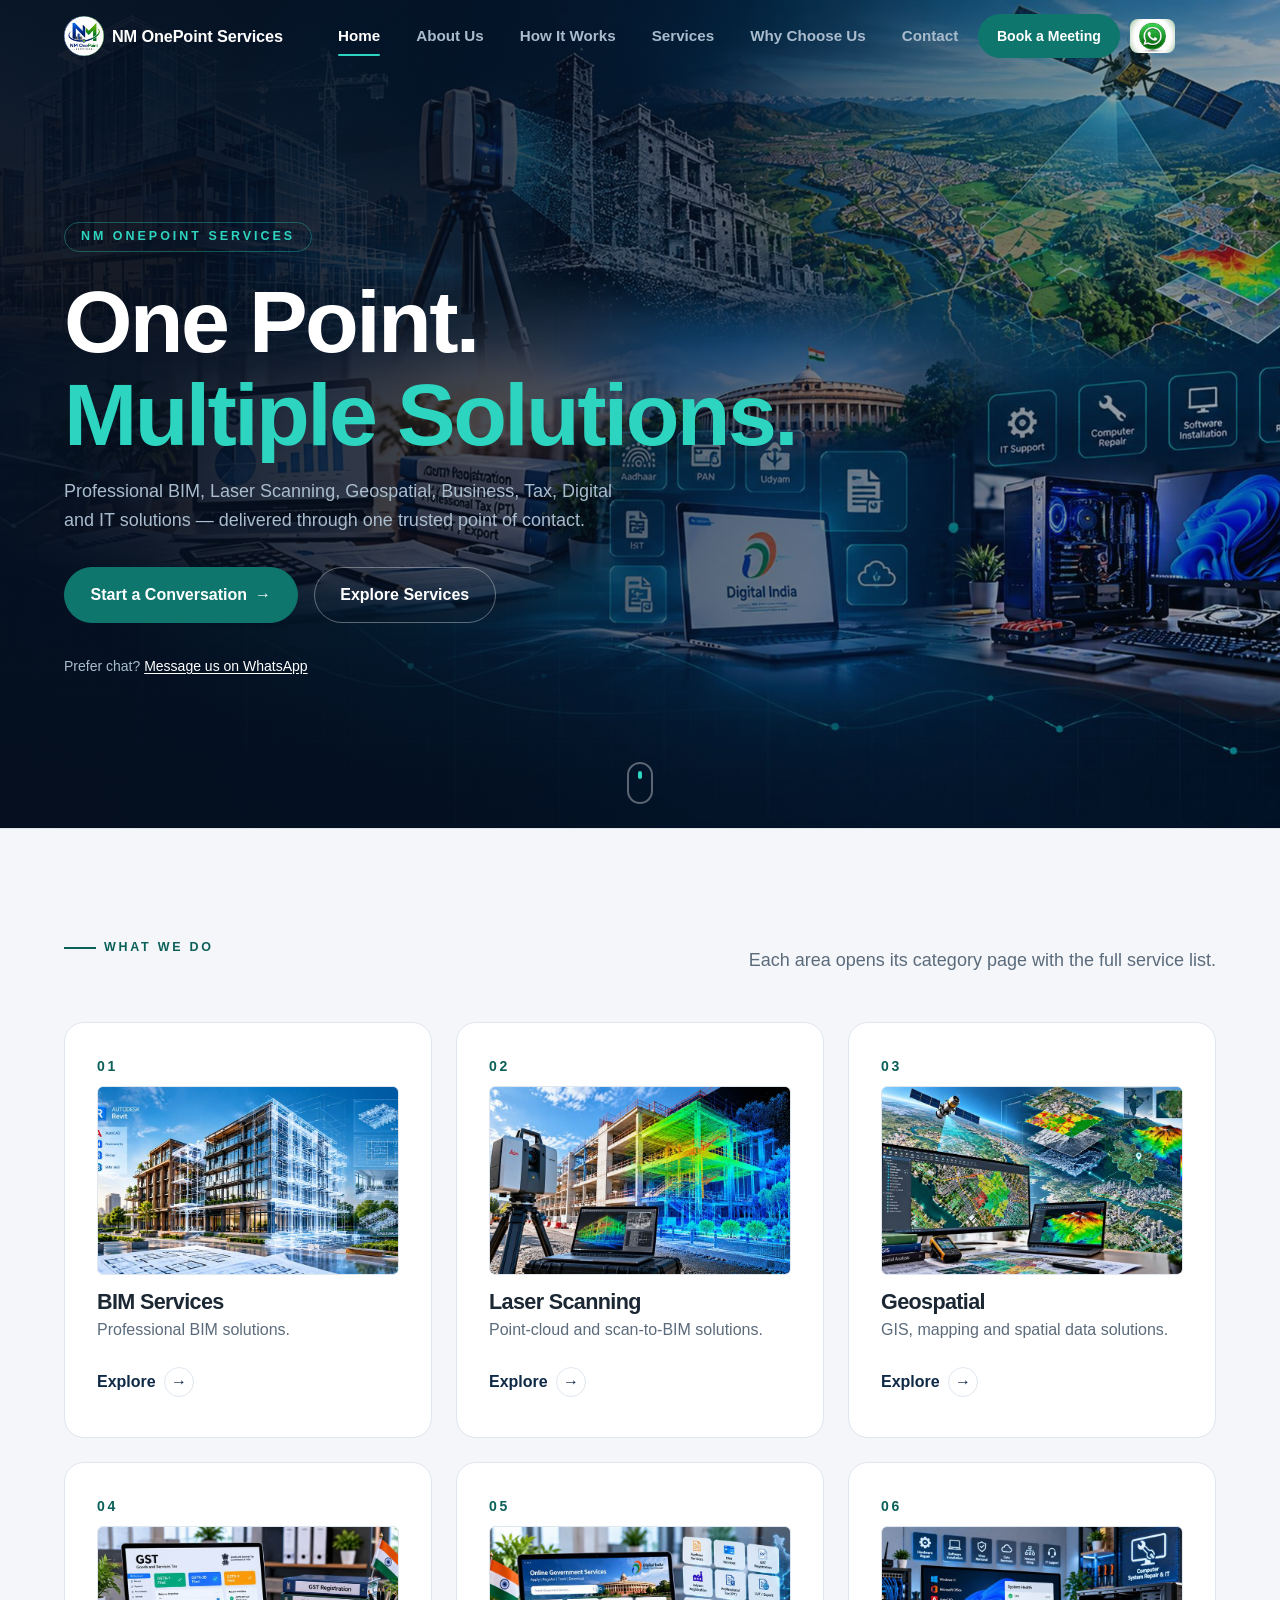
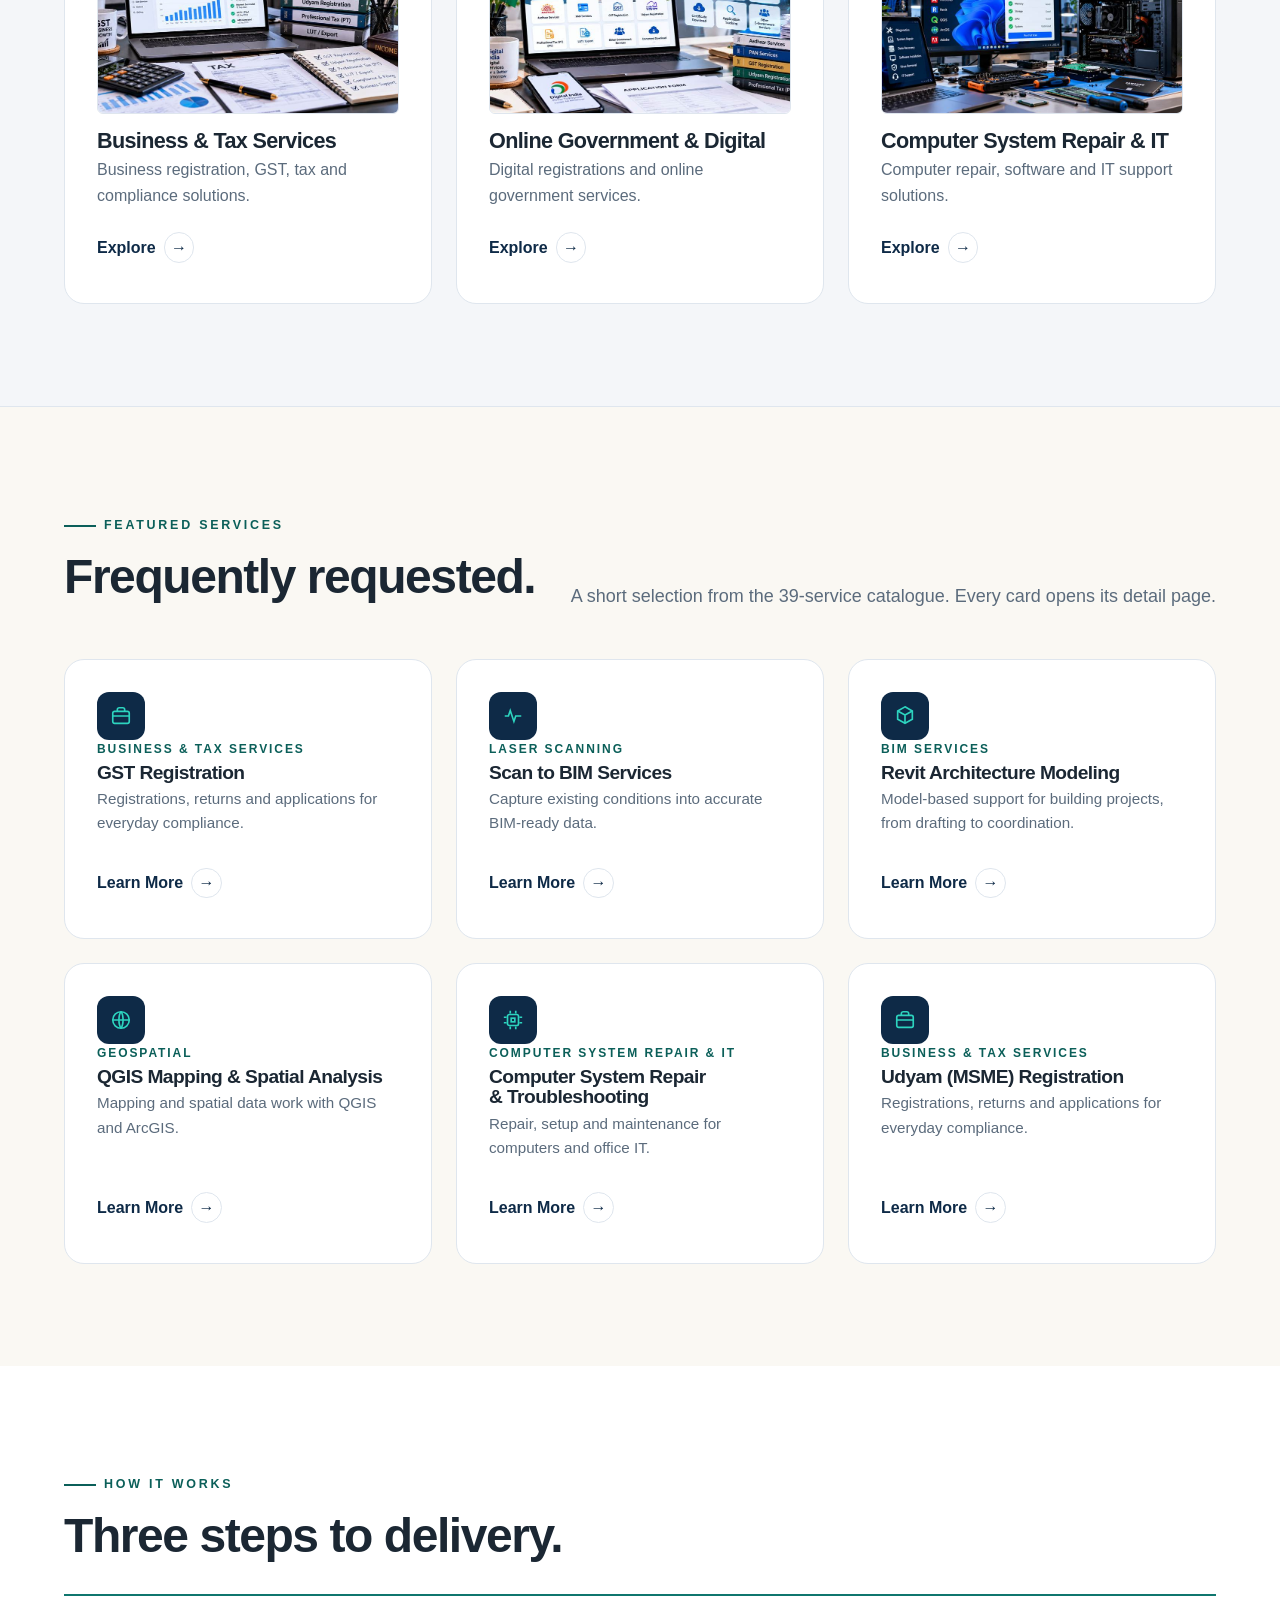
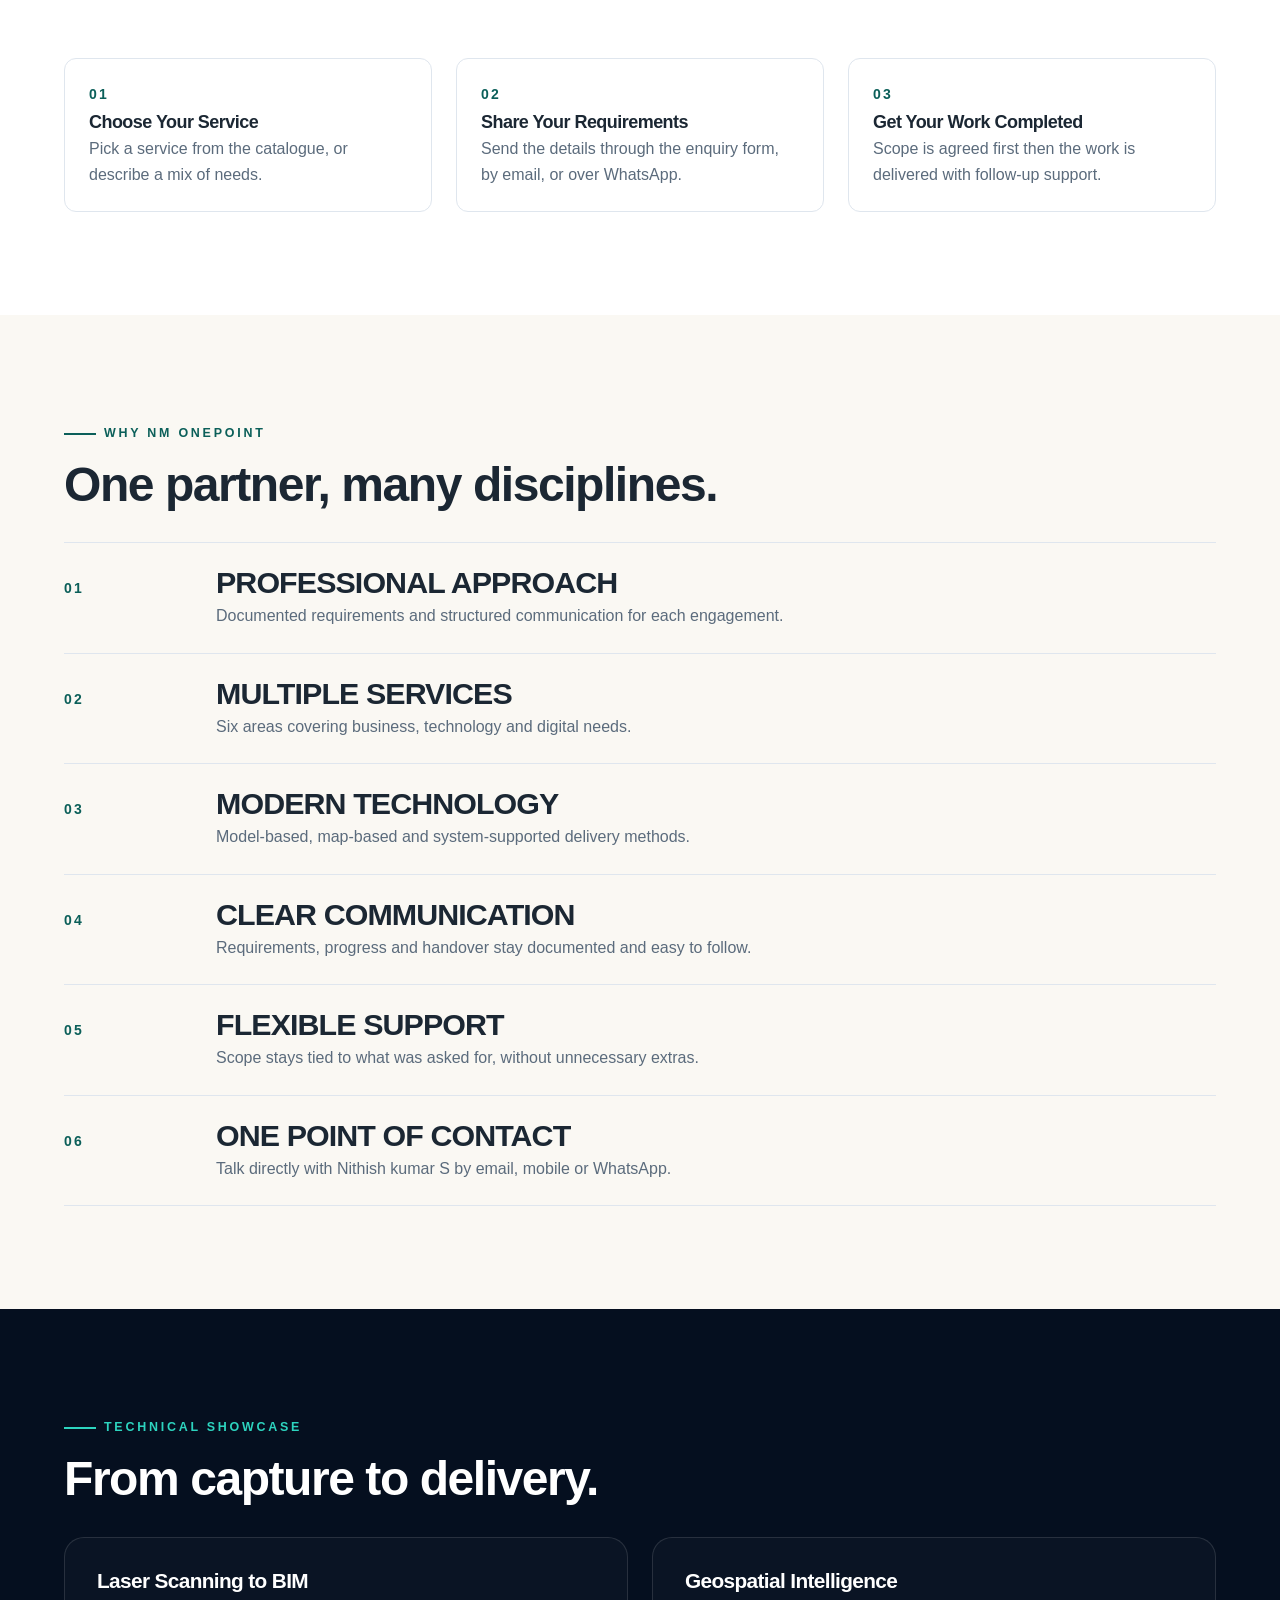
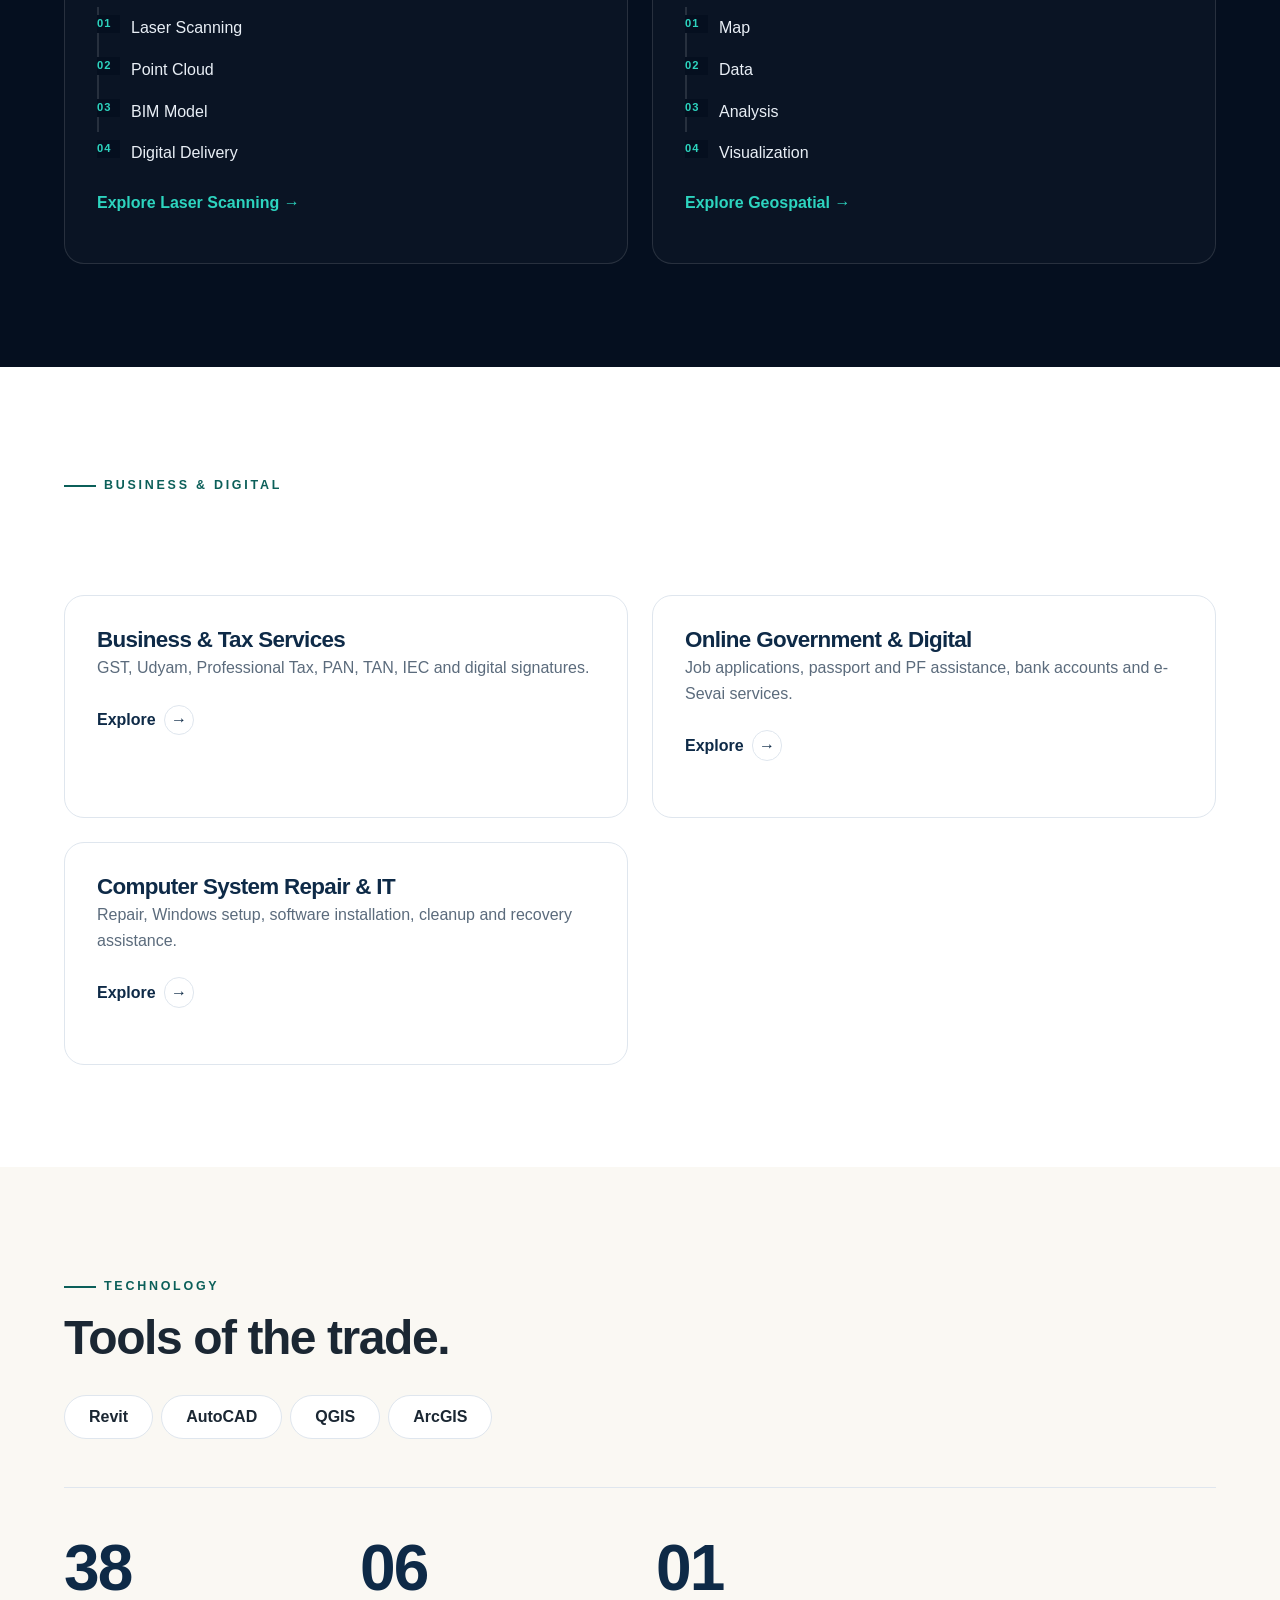
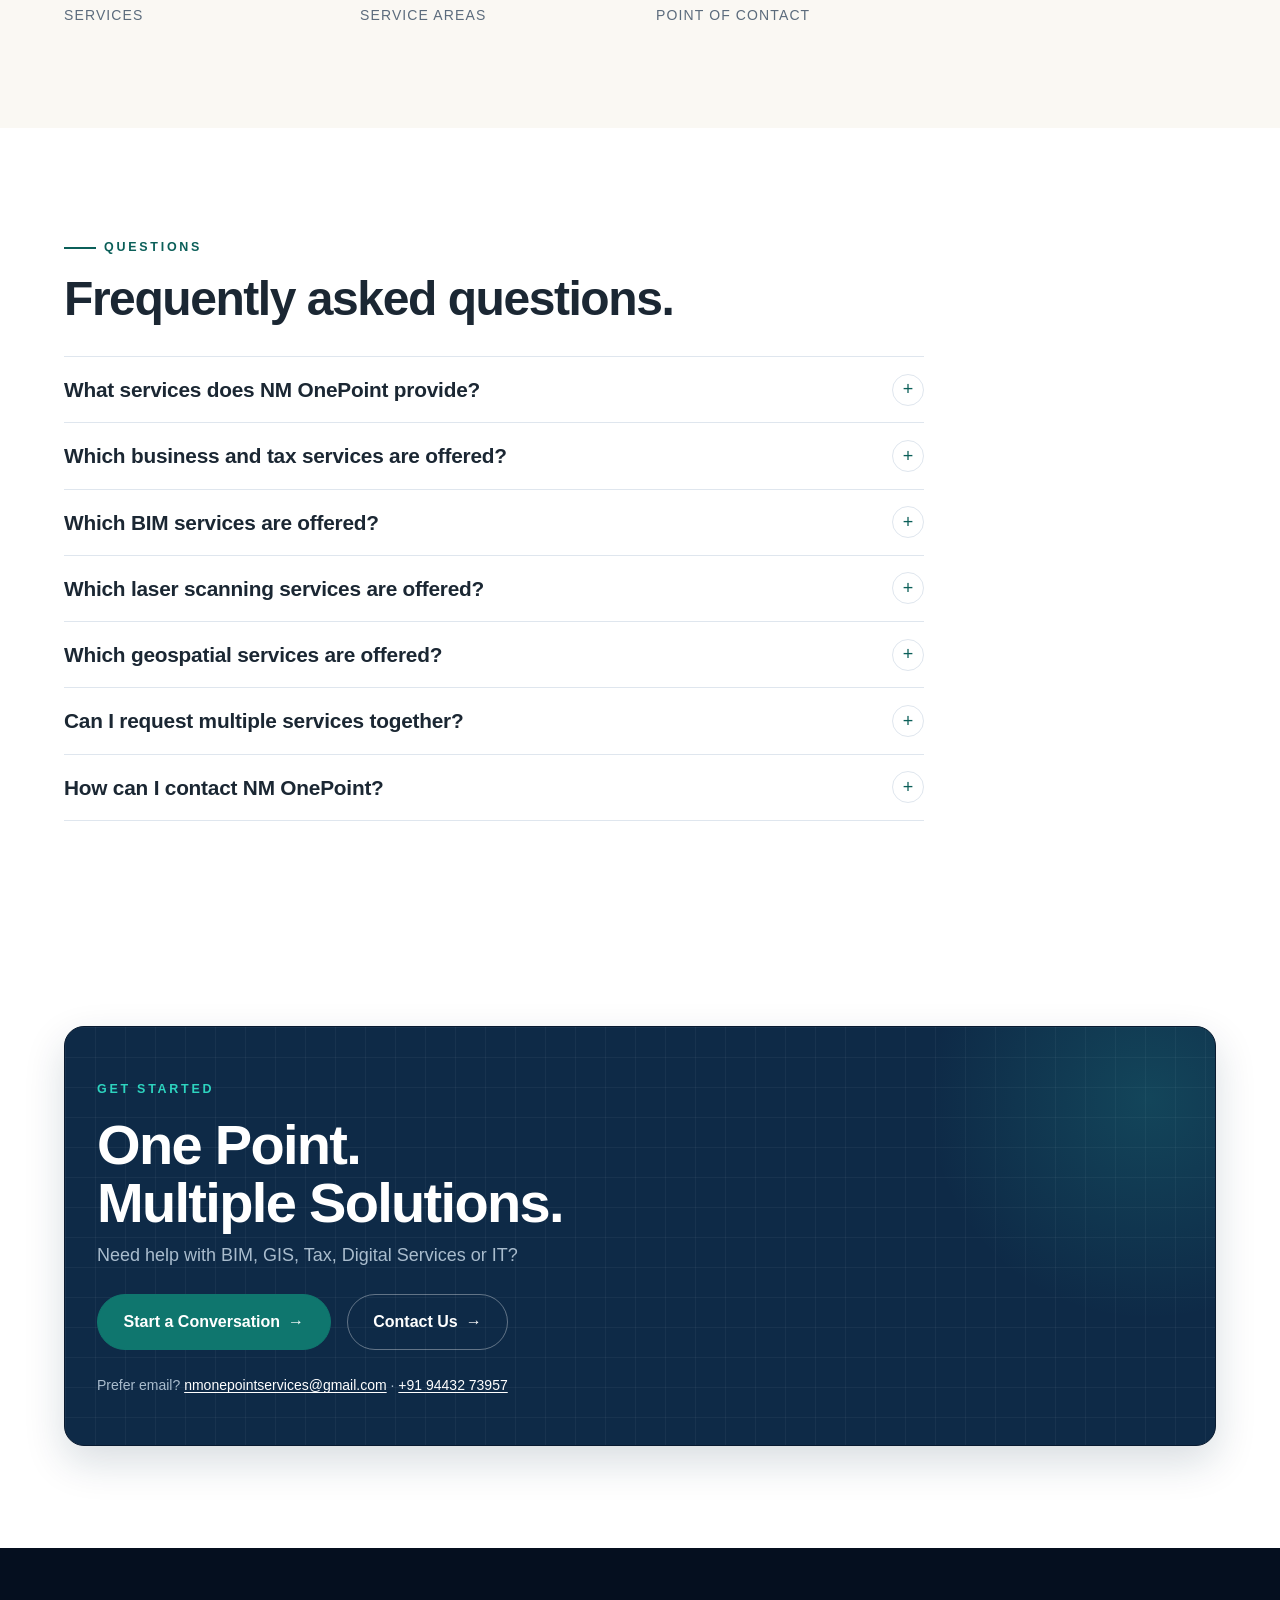
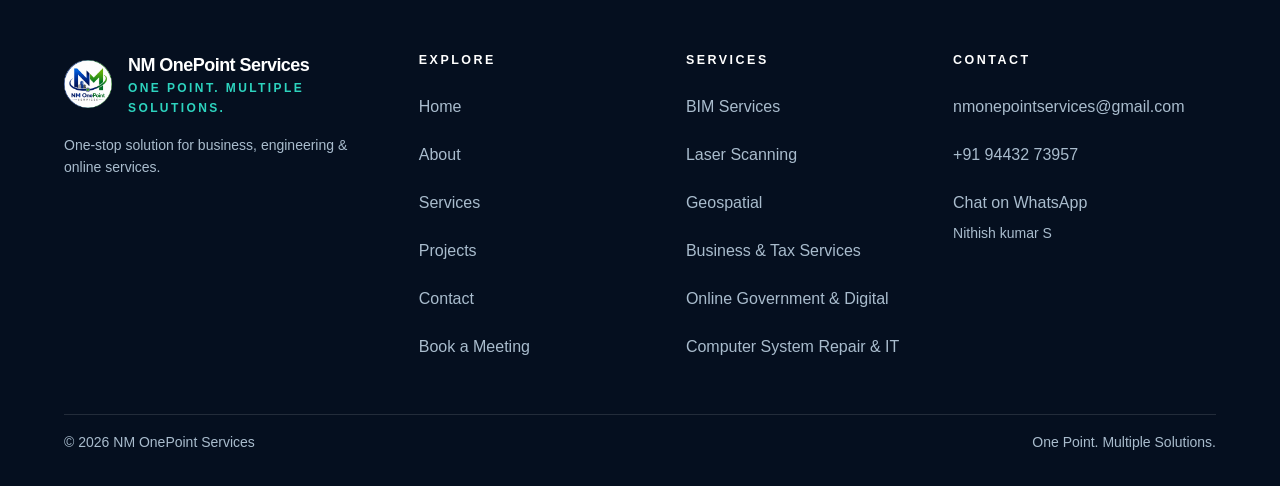
==== commit 8bbbc4bf: "feat: finalize NM OnePoint website" ====
--- a/index.html
+++ b/index.html
@@ -72,15 +72,14 @@
                 </div>
                 <p class="hero-wa" data-reveal="fade" data-delay="260">Prefer chat? <a href="https://wa.me/919443273957" rel="noopener">Message us on WhatsApp</a></p>
             </div>
-            <a class="hero-scroll" href="#areas-title" aria-label="Scroll to services"><span aria-hidden="true"></span></a>
-        </section>
-
-        <section class="section section-areas" aria-labelledby="areas-title">
+            <a class="hero-scroll" href="#areas" aria-label="Scroll to services"><span aria-hidden="true"></span></a>
+        </section>
+
+        <section class="section section-areas" id="areas" aria-label="Service areas">
             <div class="container">
                 <div class="section-head split">
                     <div>
                         <p class="eyebrow" data-reveal="fade">What we do</p>
-                        <h2 class="section-title" id="areas-title" data-reveal="up">Six service areas.</h2>
                     </div>
                     <p class="section-lead" data-reveal="up" data-delay="100">Each area opens its category page with the full service list.</p>
                 </div>
@@ -187,7 +186,7 @@
                     </div>
                     <div class="why-row" data-reveal="right" data-delay="80">
                         <span class="why-num">02</span>
-                        <div><h3>Multiple Services</h3><p>Six service areas covering business, technology and digital needs.</p></div>
+                        <div><h3>Multiple Services</h3><p>Six areas covering business, technology and digital needs.</p></div>
                     </div>
                     <div class="why-row" data-reveal="right" data-delay="120">
                         <span class="why-num">03</span>
--- a/css/components.css
+++ b/css/components.css
@@ -126,7 +126,19 @@
     background: #ffffff;
     object-fit: cover;
     transition: transform var(--transition-base);
-    animation: brand-mark-in 750ms var(--ease-out) backwards;
+    animation: brand-mark-in 700ms var(--ease-out) backwards, brand-sheen 1.5s ease-in-out 200ms backwards;
+}
+
+@keyframes brand-sheen {
+    from {
+        filter: brightness(1);
+    }
+    35% {
+        filter: brightness(1.22);
+    }
+    to {
+        filter: brightness(1);
+    }
 }
 
 .site-brand:hover .site-brand-logo {
@@ -145,7 +157,7 @@
 @keyframes brand-mark-in {
     from {
         opacity: 0;
-        transform: scale(0.92);
+        transform: scale(0.94);
     }
     to {
         opacity: 1;
@@ -2098,9 +2110,9 @@
 .brand-w { display: inline-block; animation: brand-part 900ms cubic-bezier(0.22, 0.9, 0.28, 1) backwards; }
 .brand-w-one { animation-delay: 120ms; }
 .brand-w-svc { animation-delay: 240ms; }
-@keyframes brand-part-nm { from { opacity: 0; transform: translateX(-14px); } to { opacity: 1; transform: none; } }
-@keyframes brand-part-one { from { opacity: 0; transform: translateX(14px); } to { opacity: 1; transform: none; } }
-@keyframes brand-part-svc { from { opacity: 0; transform: translateY(6px); } to { opacity: 1; transform: none; } }
+@keyframes brand-part-nm { from { opacity: 0; filter: blur(6px); transform: translateX(-10px); } to { opacity: 1; filter: blur(0); transform: none; } }
+@keyframes brand-part-one { from { opacity: 0; filter: blur(6px); transform: translateX(10px); } to { opacity: 1; filter: blur(0); transform: none; } }
+@keyframes brand-part-svc { from { opacity: 0; filter: blur(6px); transform: translateY(5px); } to { opacity: 1; filter: blur(0); transform: none; } }
 .brand-w-nm { animation-name: brand-part-nm; }
 .brand-w-one { animation-name: brand-part-one; }
 .brand-w-svc { animation-name: brand-part-svc; }
